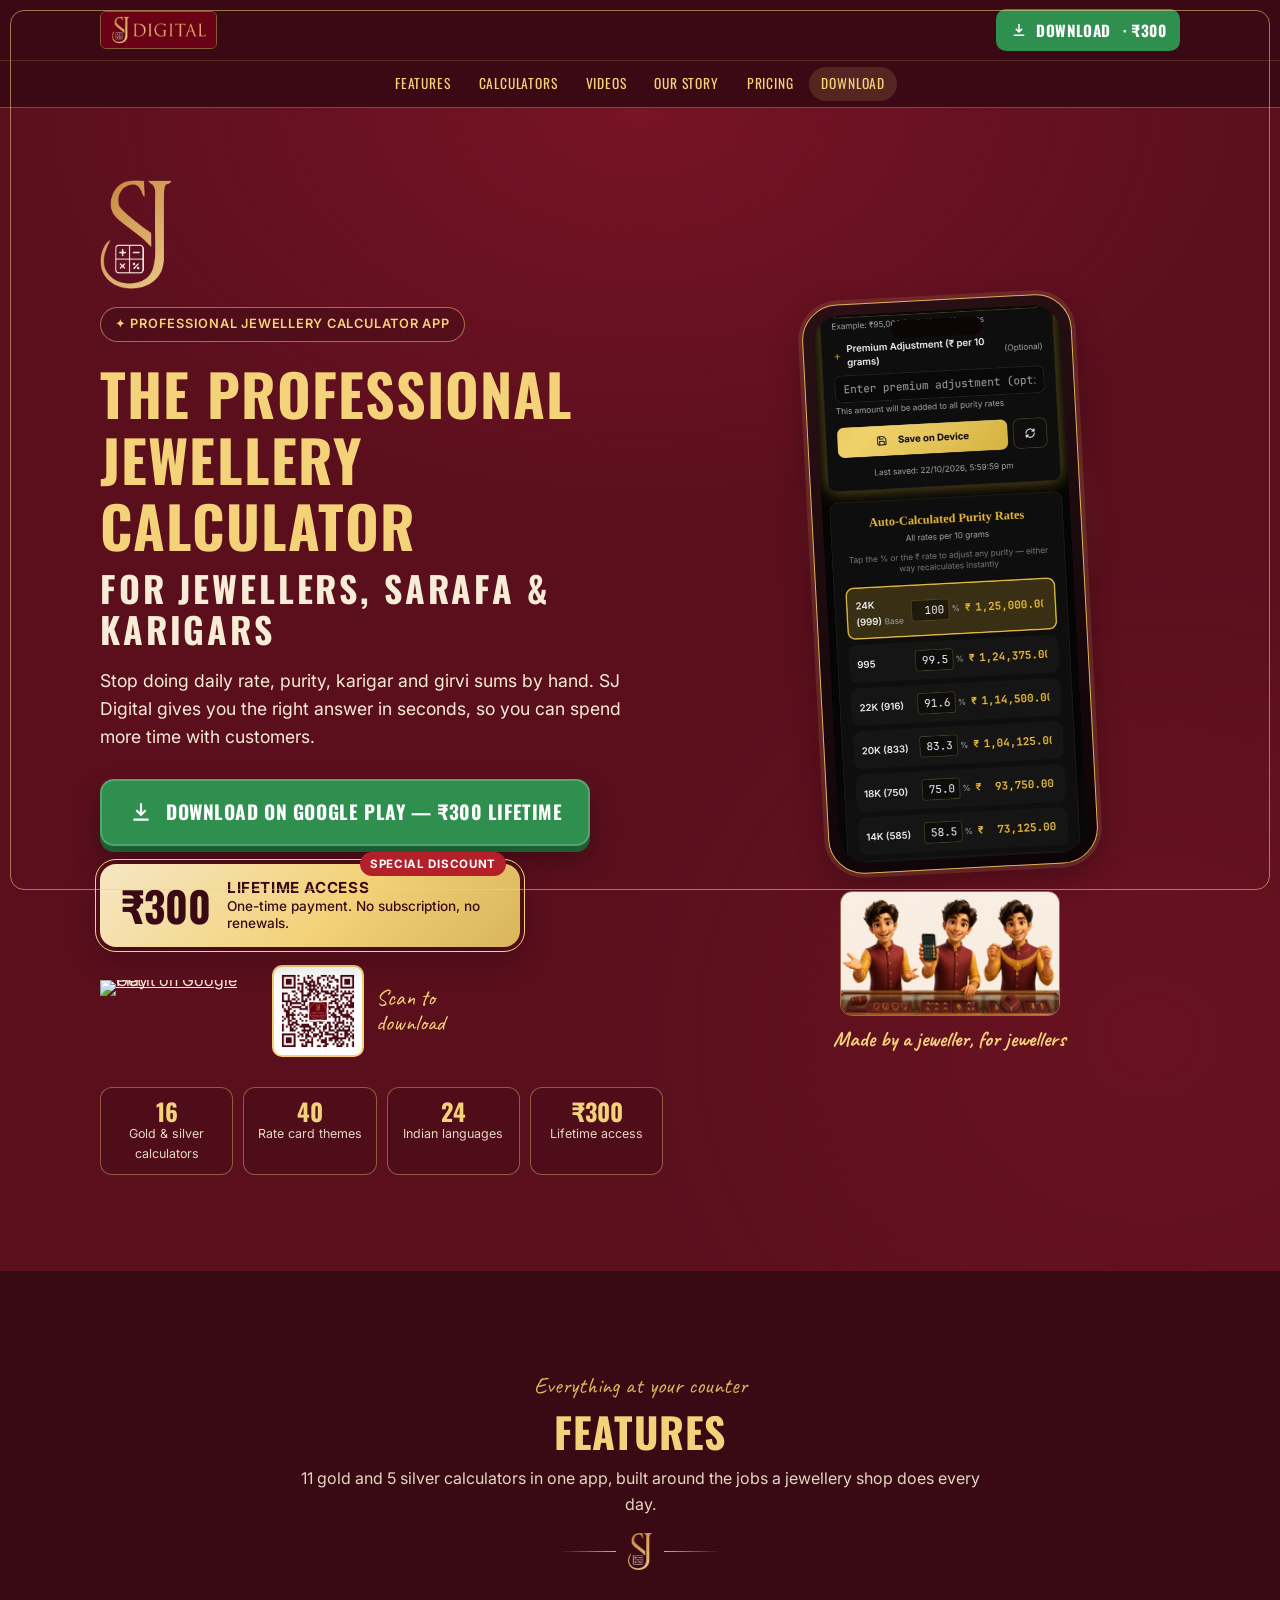
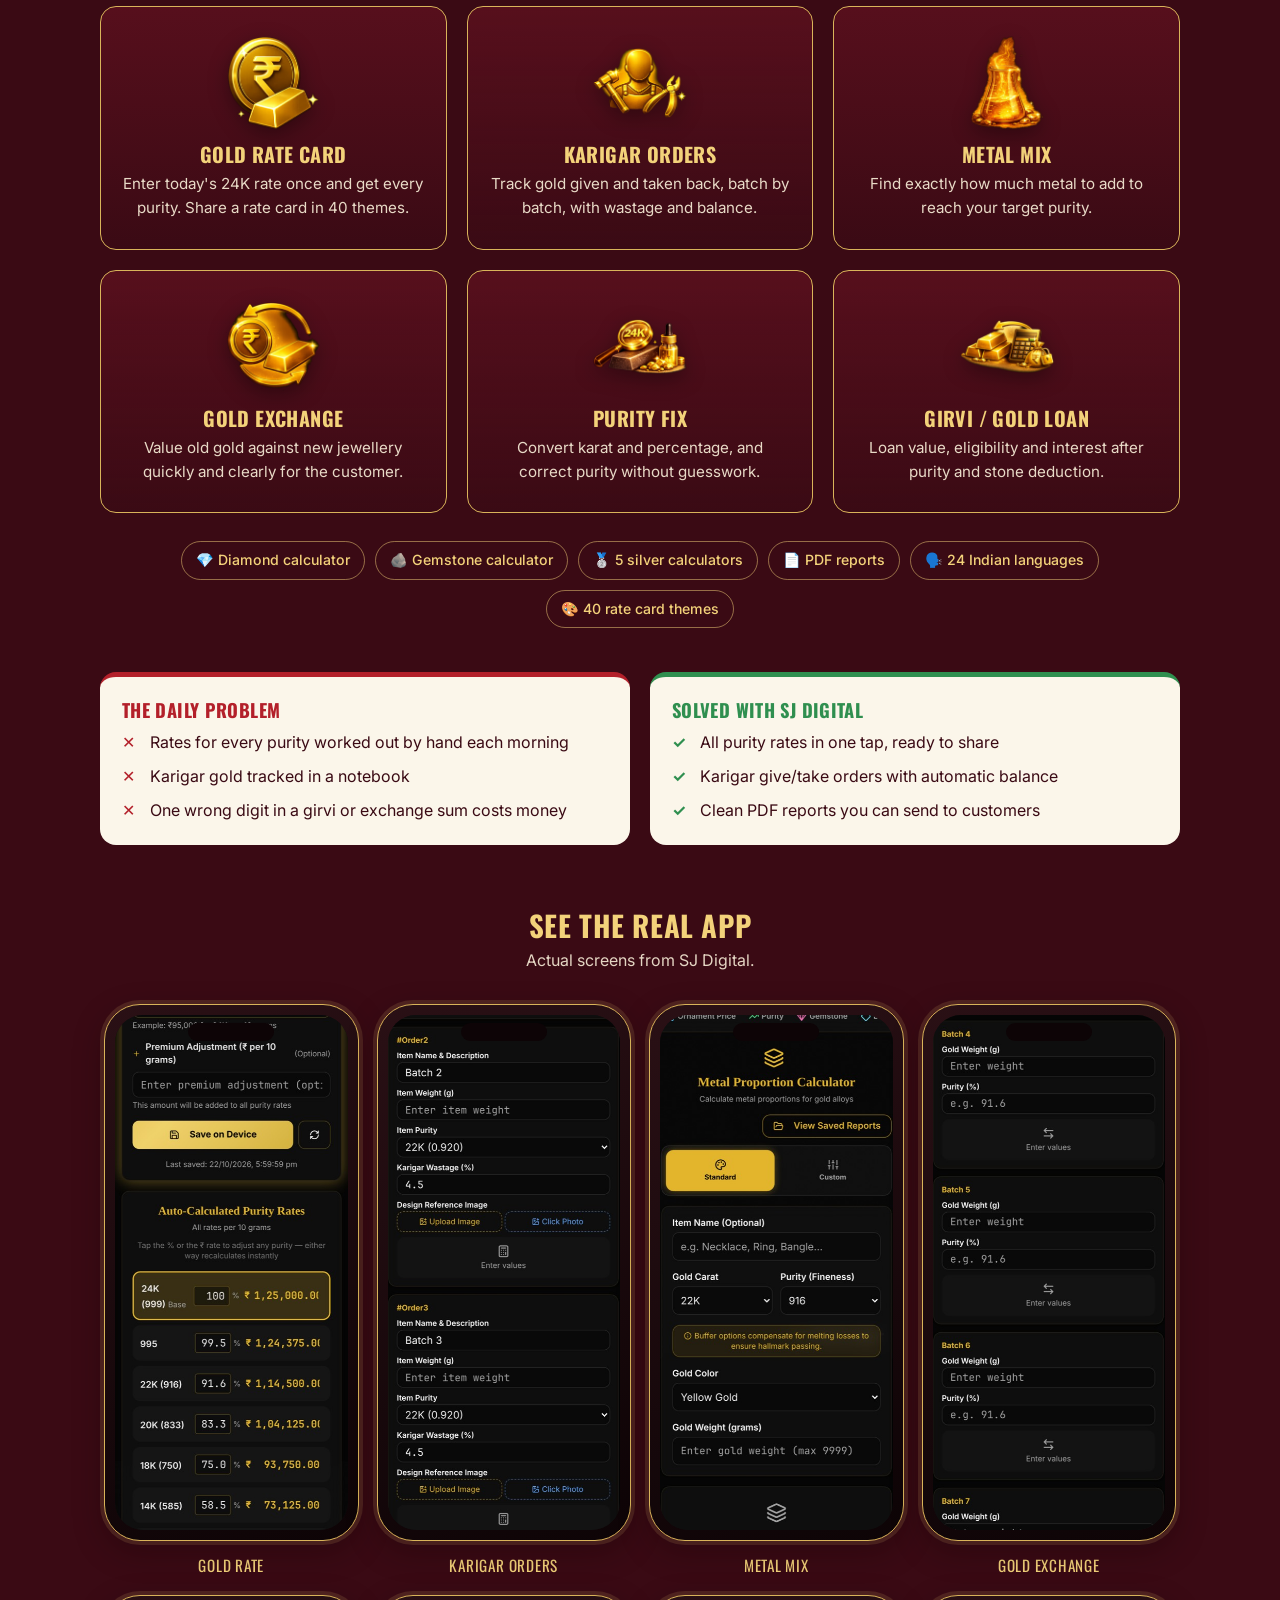
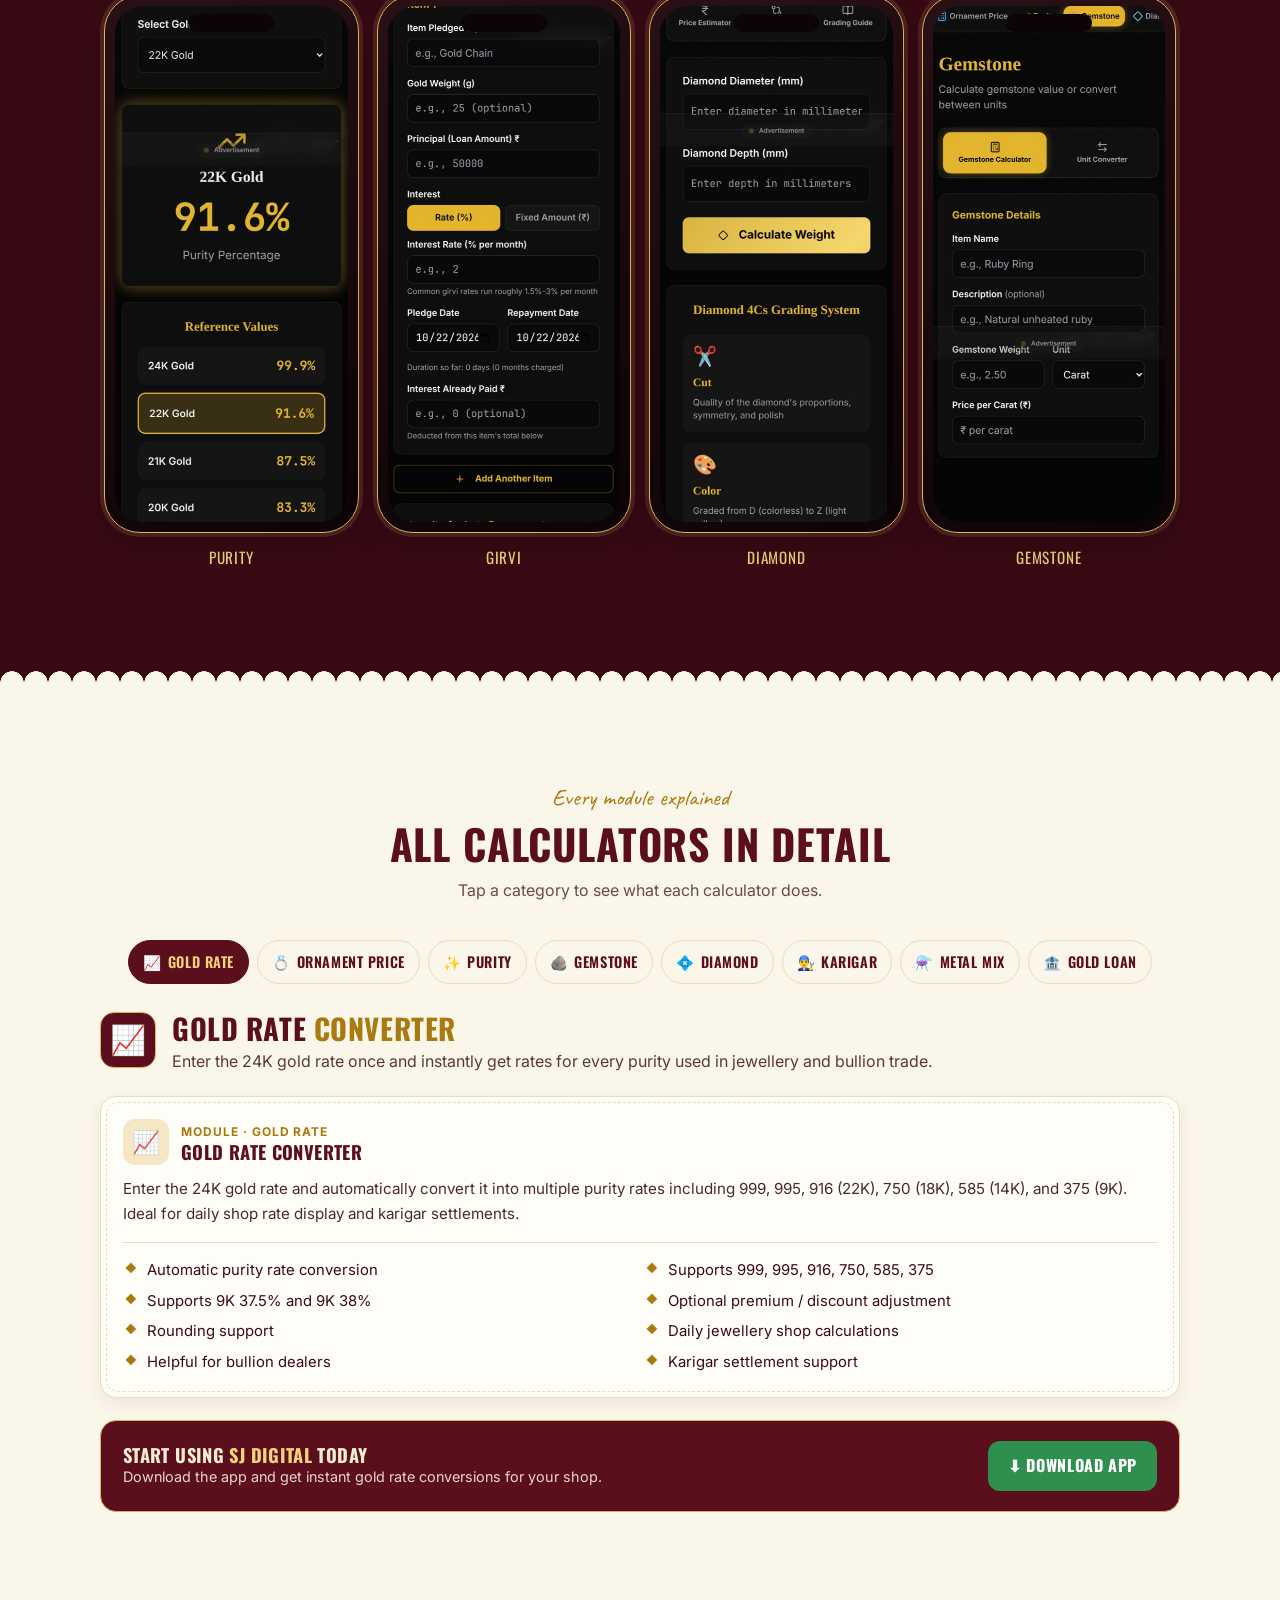
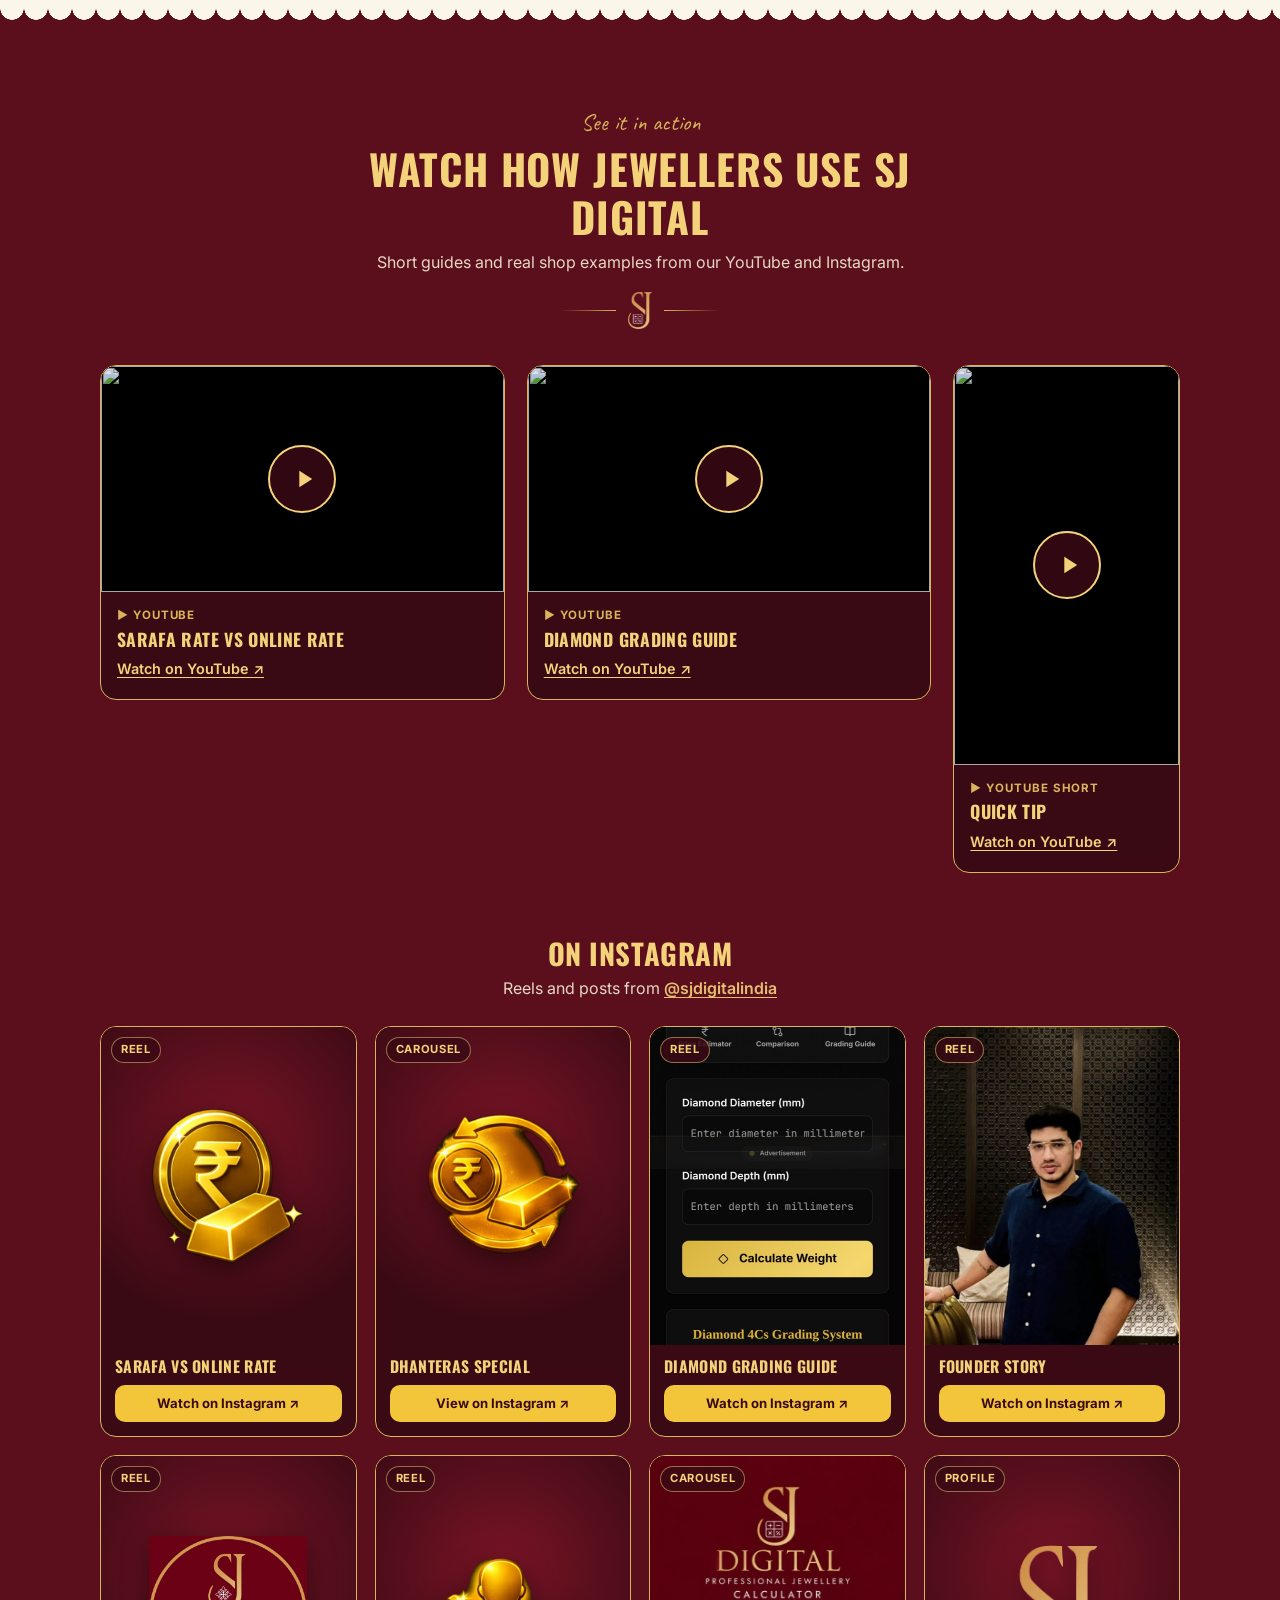
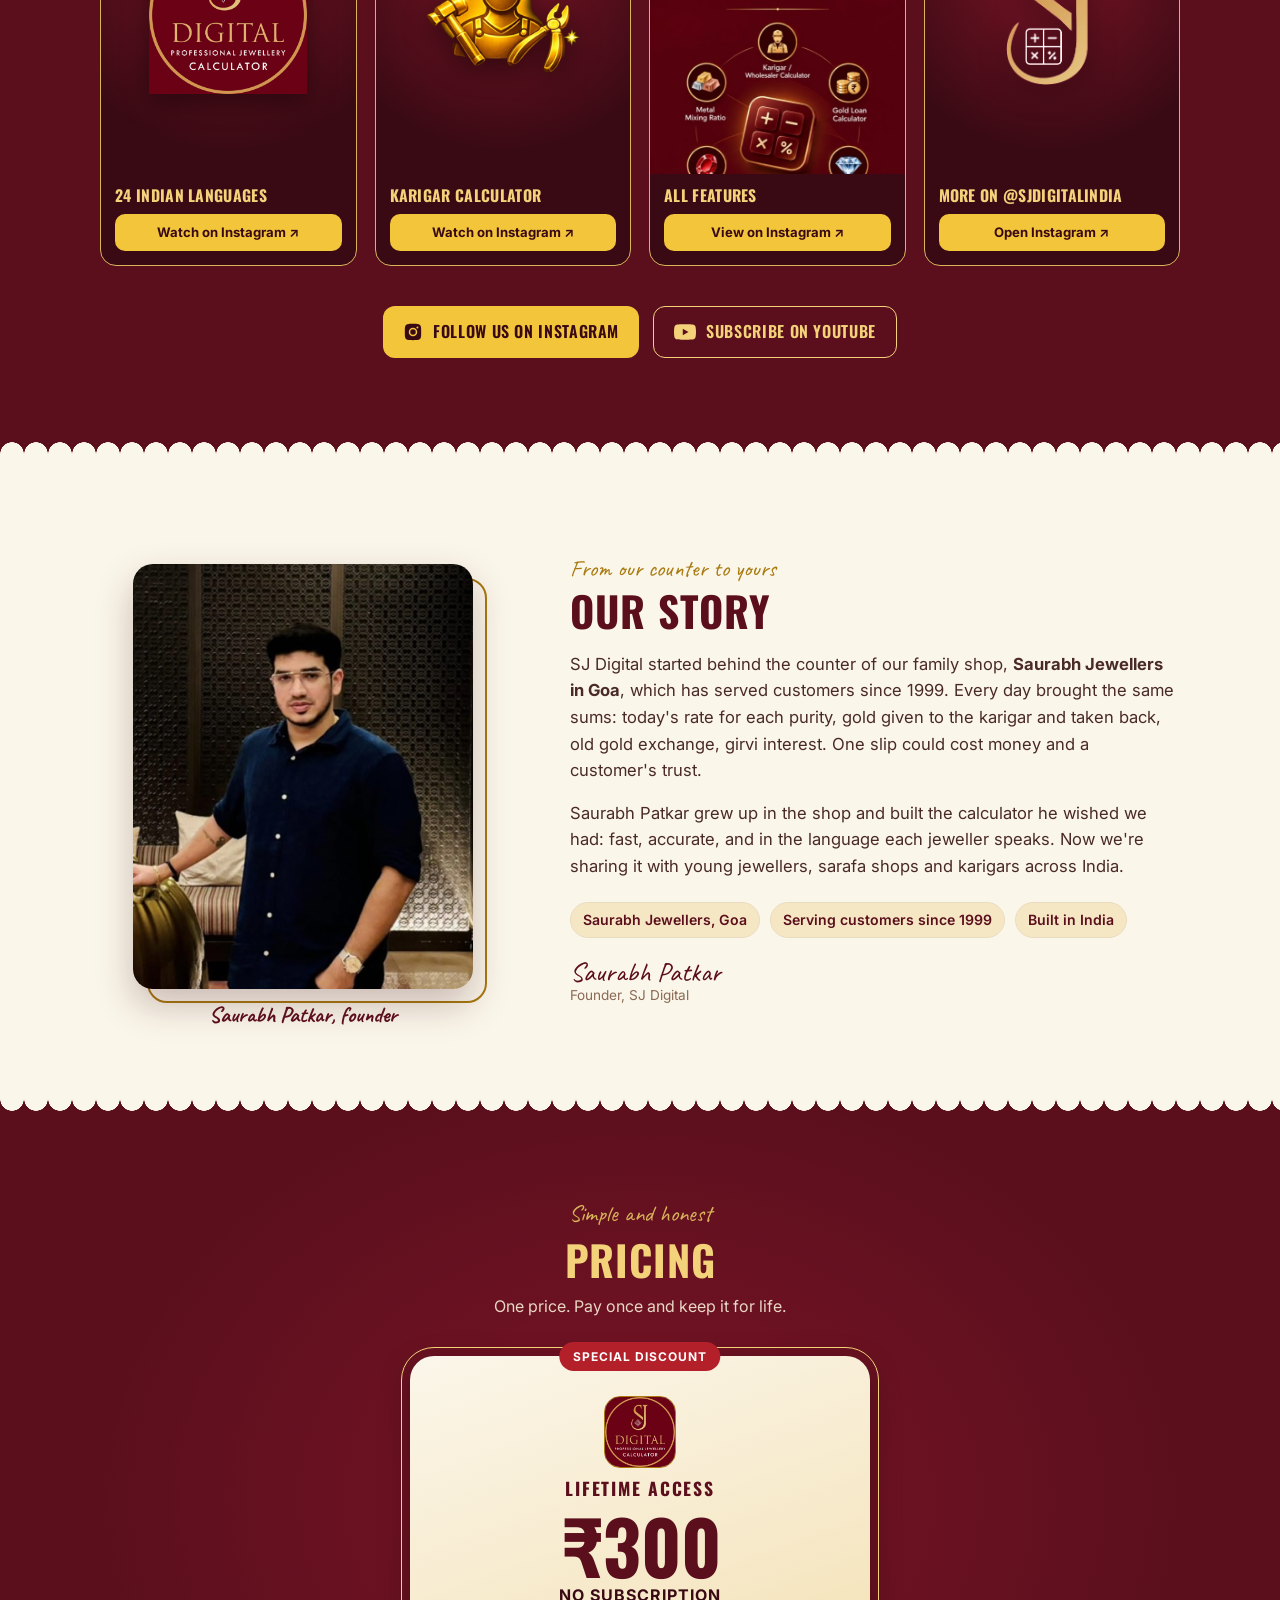
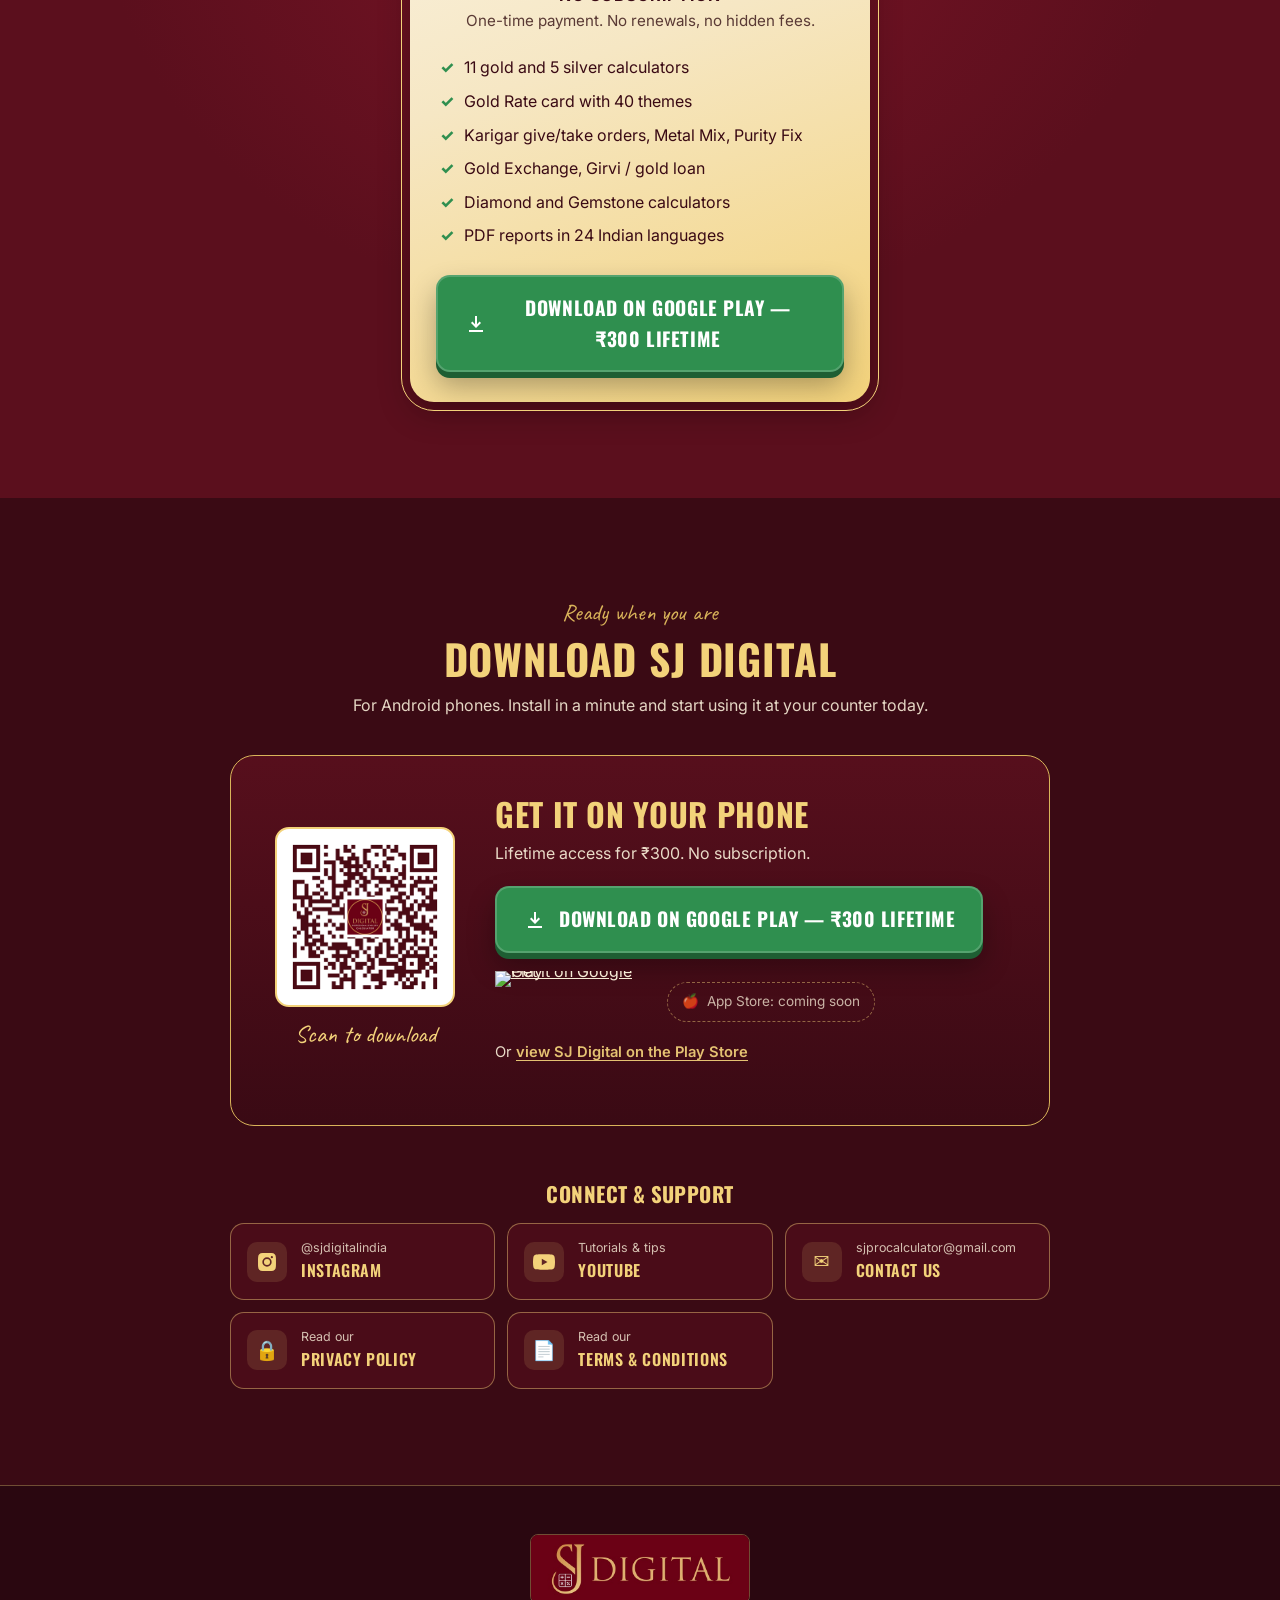
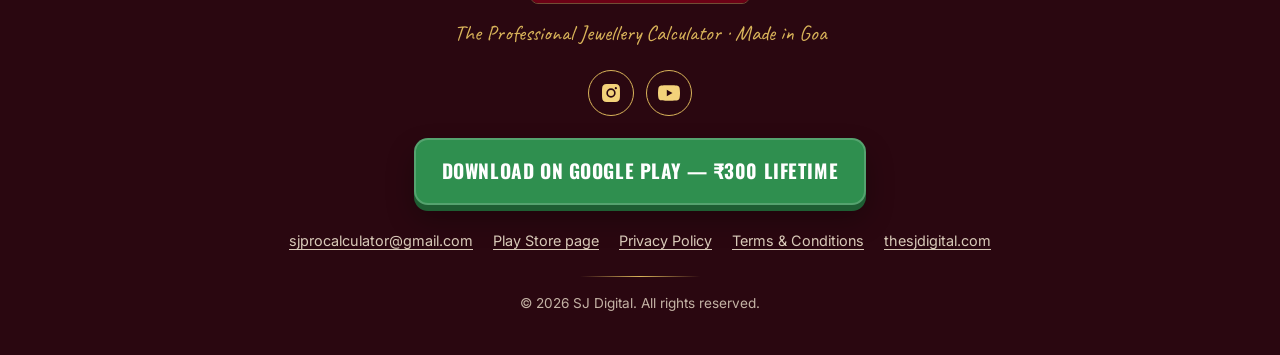
==== index.html @ 980baec2 "SJ Digital website: maroon and gold rebrand with videos, story, pricing and download sections Co-Aut" ====
<!DOCTYPE html>
<html lang="en">
<head>
  <meta charset="UTF-8" />
  <meta name="viewport" content="width=device-width, initial-scale=1.0" />
  <title>SJ Digital – The Professional Jewellery Calculator App</title>
  <meta name="description" content="SJ Digital is the professional jewellery calculator app for Indian jewellers, sarafa shops and karigars: 11 gold and 5 silver calculators, a gold rate card, karigar orders, girvi, diamond tools, PDF reports and 24 languages. Lifetime access for ₹300." />
  <meta name="keywords" content="jewellery calculator, gold rate card, karigar calculator, girvi calculator, gold loan calculator, gold purity, metal mix, gold exchange, diamond calculator, sarafa app, SJ Digital" />
  <meta name="author" content="SJ Digital" />
  <meta name="theme-color" content="#3a0a14" />
  <link rel="canonical" href="https://thesjdigital.com/" />

  <!-- Open Graph / social share -->
  <meta property="og:type" content="website" />
  <meta property="og:site_name" content="SJ Digital" />
  <meta property="og:title" content="SJ Digital – The Professional Jewellery Calculator" />
  <meta property="og:description" content="Gold & silver calculators, rate card, karigar orders, girvi, diamond tools and PDF reports in 24 Indian languages. Lifetime access for only ₹300." />
  <meta property="og:url" content="https://thesjdigital.com/" />
  <meta property="og:image" content="https://thesjdigital.com/assets/sj-app-icon-512.png" />
  <meta property="og:image:width" content="512" />
  <meta property="og:image:height" content="512" />
  <meta property="og:image:alt" content="SJ Digital app icon" />
  <meta name="twitter:card" content="summary" />
  <meta name="twitter:title" content="SJ Digital – The Professional Jewellery Calculator" />
  <meta name="twitter:description" content="The calculator app for Indian jewellers, sarafa shops and karigars. ₹300 lifetime, no subscription." />
  <meta name="twitter:image" content="https://thesjdigital.com/assets/sj-app-icon-512.png" />

  <!-- Icons -->
  <link rel="icon" type="image/png" sizes="64x64" href="assets/favicon-64.png" />
  <link rel="icon" type="image/png" sizes="512x512" href="assets/sj-app-icon-512.png" />
  <link rel="apple-touch-icon" href="assets/apple-touch-icon.png" />

  <!-- Fonts -->
  <link rel="preconnect" href="https://fonts.googleapis.com" />
  <link rel="preconnect" href="https://fonts.gstatic.com" crossorigin />
  <link href="https://fonts.googleapis.com/css2?family=Caveat:wght@500;700&family=Inter:wght@400;500;600;700&family=Oswald:wght@500;600;700&display=swap" rel="stylesheet" />

  <script type="application/ld+json">
  {
    "@context": "https://schema.org",
    "@type": "SoftwareApplication",
    "name": "SJ Digital – The Professional Jewellery Calculator",
    "operatingSystem": "Android",
    "applicationCategory": "BusinessApplication",
    "offers": { "@type": "Offer", "price": "300", "priceCurrency": "INR" },
    "author": { "@type": "Organization", "name": "SJ Digital" },
    "image": "https://thesjdigital.com/assets/sj-app-icon-512.png",
    "url": "https://thesjdigital.com/"
  }
  </script>

  <style>
    /* ============================================================
       BRAND TOKENS
    ============================================================ */
    *, *::before, *::after { margin: 0; padding: 0; box-sizing: border-box; }

    :root {
      /* Maroon */
      --maroon:        #5b0f1d;
      --maroon-deep:   #3a0a14;
      --maroon-hi:     #6e1323;
      --maroon-hi-2:   #7a1426;
      /* Gold */
      --gold:          #f3d27a;
      --gold-bright:   #ffd86b;
      --gold-muted:    #d9b45a;
      --gold-btn:      #f2c53b;
      --gold-dark:     #a87a10;
      /* Cream / paper */
      --cream:         #fbf6ea;
      --cream-2:       #efe4cf;
      --cream-3:       #f6e7c4;
      --cream-4:       #eadcc0;
      /* Accents */
      --red:           #b3202a;
      --green:         #2f8f4f;
      --green-hover:   #3fbf6a;

      --text-on-maroon: #f7ecd6;
      --text-muted:     #8a6a55;
      --ink:            #3a0a14;

      --font-head: 'Oswald', 'Arial Narrow', sans-serif;
      --font-body: 'Inter', system-ui, -apple-system, 'Segoe UI', sans-serif;
      --font-hand: 'Caveat', cursive;

      --radius-sm: 10px;
      --radius-md: 16px;
      --radius-lg: 24px;
      --shadow:    0 10px 30px rgba(20, 2, 6, .35);
      --bar-h:     60px;
      --wrap:      1120px;
    }

    html { scroll-behavior: smooth; -webkit-text-size-adjust: 100%; }
    @media (prefers-reduced-motion: reduce) { html { scroll-behavior: auto; } *, *::before, *::after { transition: none !important; animation: none !important; } }

    body {
      font-family: var(--font-body);
      font-size: 16px;
      line-height: 1.6;
      background: var(--maroon);
      color: var(--text-on-maroon);
      -webkit-font-smoothing: antialiased;
      overflow-x: hidden;
    }
    /* Thin gold frame around the whole page */
    body::after {
      content: "";
      position: fixed;
      inset: 6px;
      border: 1px solid rgba(243, 210, 122, .55);
      border-radius: 14px;
      pointer-events: none;
      z-index: 200;
    }
    @media (min-width: 768px) { body::after { inset: 10px; } }

    img { max-width: 100%; height: auto; display: block; }
    a { color: inherit; }
    :focus-visible { outline: 3px solid var(--gold-bright); outline-offset: 3px; border-radius: 6px; }

    .wrap { width: 100%; max-width: var(--wrap); margin: 0 auto; padding: 0 20px; }
    .sr-only { position: absolute; width: 1px; height: 1px; overflow: hidden; clip: rect(0 0 0 0); white-space: nowrap; }
    .skip-link { position: absolute; left: 16px; top: -60px; background: var(--gold); color: var(--ink); padding: 10px 16px; border-radius: 8px; font-weight: 700; z-index: 300; }
    .skip-link:focus { top: 12px; }

    h1, h2, h3, h4 { font-family: var(--font-head); text-transform: uppercase; letter-spacing: .02em; line-height: 1.15; font-weight: 700; }
    .hand { font-family: var(--font-hand); font-weight: 700; text-transform: none; letter-spacing: 0; }

    section { position: relative; scroll-margin-top: calc(var(--bar-h) + 44px); }

    /* Section headings */
    .sec-head { text-align: center; max-width: 680px; margin: 0 auto 36px; }
    .sec-head .eyebrow { display: inline-block; font-family: var(--font-hand); font-size: 1.45rem; color: var(--gold-muted); margin-bottom: 4px; }
    .sec-head h2 { font-size: clamp(1.7rem, 5vw, 2.6rem); color: var(--gold); }
    .sec-head p { margin-top: 10px; color: var(--text-on-maroon); opacity: .9; }
    .monogram-rule { display: flex; align-items: center; justify-content: center; gap: 12px; margin: 16px auto 0; }
    .monogram-rule::before, .monogram-rule::after { content: ""; height: 1px; width: 56px; background: linear-gradient(90deg, transparent, var(--gold-muted)); }
    .monogram-rule::after { transform: scaleX(-1); }
    .monogram-rule img { width: 24px; height: auto; }

    /* Cream / paper sections */
    .paper { background: var(--cream); color: var(--ink); z-index: 1; }
    .paper .sec-head h2 { color: var(--maroon); }
    .paper .sec-head .eyebrow { color: var(--gold-dark); }
    .paper .sec-head p { color: #5a3a35; }
    /* paper-cut scallop edges */
    .paper::before, .paper::after {
      content: ""; position: absolute; left: 0; right: 0; height: 12px;
      background-size: 24px 12px; background-repeat: repeat-x;
    }
    .paper::before { top: -12px; background-image: radial-gradient(circle at 12px 12px, var(--cream) 11.5px, transparent 12px); }
    .paper::after  { bottom: -12px; background-image: radial-gradient(circle at 12px 0, var(--cream) 11.5px, transparent 12px); }

    .pad { padding: 72px 0; }
    @media (min-width: 900px) { .pad { padding: 96px 0; } }

    /* ============================================================
       BUTTONS
    ============================================================ */
    .btn-download {
      display: inline-flex; align-items: center; justify-content: center; gap: 12px;
      background: var(--green); color: #fff; text-decoration: none;
      font-family: var(--font-head); font-weight: 700; font-size: 1.2rem; letter-spacing: .03em; text-transform: uppercase;
      padding: 16px 26px; border-radius: 14px; min-height: 56px;
      border: 2px solid rgba(255,255,255,.18);
      box-shadow: 0 6px 0 #1e5e33, 0 14px 28px rgba(0,0,0,.3);
      transition: background .2s, color .2s, transform .15s, box-shadow .15s;
      text-align: center;
    }
    .btn-download:hover { background: var(--green-hover); color: var(--maroon-deep); }
    .btn-download:active { transform: translateY(3px); box-shadow: 0 3px 0 #1e5e33, 0 8px 18px rgba(0,0,0,.3); }
    .btn-download svg { flex-shrink: 0; }
    .btn-download .price { white-space: nowrap; }
    .btn-block { display: flex; width: 100%; }

    .btn-gold {
      display: inline-flex; align-items: center; gap: 10px; text-decoration: none;
      background: var(--gold-btn); color: var(--maroon-deep);
      font-family: var(--font-head); font-weight: 600; text-transform: uppercase; letter-spacing: .04em;
      padding: 12px 20px; border-radius: 12px; min-height: 48px;
      transition: background .2s, transform .15s;
    }
    .btn-gold:hover { background: var(--gold-bright); transform: translateY(-1px); }
    .btn-outline {
      display: inline-flex; align-items: center; gap: 10px; text-decoration: none;
      border: 1.5px solid var(--gold); color: var(--gold);
      font-family: var(--font-head); font-weight: 600; text-transform: uppercase; letter-spacing: .04em;
      padding: 12px 20px; border-radius: 12px; min-height: 48px;
      transition: background .2s, color .2s;
    }
    .btn-outline:hover { background: var(--gold); color: var(--maroon-deep); }

    .play-badge { display: inline-block; line-height: 0; }
    .play-badge img { height: 62px; width: auto; }
    .text-link { color: var(--gold); font-weight: 600; text-underline-offset: 3px; }
    .text-link:hover { color: var(--gold-bright); }

    .soon-chip {
      display: inline-flex; align-items: center; gap: 8px; font-size: .85rem;
      border: 1px dashed rgba(243,210,122,.45); color: rgba(247,236,214,.75);
      padding: 8px 14px; border-radius: 999px;
    }

    /* ============================================================
       TOP BAR
    ============================================================ */
    .topbar {
      position: sticky; top: 0; z-index: 100;
      background: rgba(58, 10, 20, .96);
      -webkit-backdrop-filter: blur(8px); backdrop-filter: blur(8px);
      border-bottom: 1px solid rgba(243,210,122,.35);
    }
    .topbar-row { display: flex; align-items: center; justify-content: space-between; gap: 12px; height: var(--bar-h); }
    .brand { display: flex; align-items: center; text-decoration: none; }
    .brand img { height: 38px; width: auto; border-radius: 6px; border: 1px solid rgba(243,210,122,.4); }
    .topbar-cta {
      display: inline-flex; align-items: center; gap: 8px; text-decoration: none;
      background: var(--green); color: #fff; font-family: var(--font-head); font-weight: 700; text-transform: uppercase; letter-spacing: .03em;
      font-size: .95rem; padding: 9px 14px; border-radius: 10px; min-height: 42px; transition: background .2s, color .2s;
    }
    .topbar-cta:hover { background: var(--green-hover); color: var(--maroon-deep); }
    .topbar-cta .long { display: none; }
    @media (min-width: 560px) { .topbar-cta .long { display: inline; } }

    .section-nav { border-top: 1px solid rgba(243,210,122,.15); }
    .section-nav ul {
      list-style: none; display: flex; gap: 4px; overflow-x: auto; scrollbar-width: none;
      padding: 6px 0; justify-content: flex-start;
    }
    .section-nav ul::-webkit-scrollbar { display: none; }
    @media (min-width: 700px) { .section-nav ul { justify-content: center; } }
    .section-nav a {
      display: block; white-space: nowrap; text-decoration: none;
      font-family: var(--font-head); text-transform: uppercase; letter-spacing: .06em; font-size: .85rem;
      color: var(--gold); padding: 6px 12px; border-radius: 999px; transition: background .2s;
    }
    .section-nav a:hover, .section-nav a.is-active { background: rgba(243,210,122,.14); }

    /* ============================================================
       HERO
    ============================================================ */
    .hero {
      background:
        radial-gradient(ellipse 70% 50% at 50% 0%, rgba(122,20,38,.9), transparent 70%),
        radial-gradient(ellipse 60% 60% at 90% 80%, rgba(110,19,35,.7), transparent 70%),
        var(--maroon);
      padding: 44px 0 72px;
      overflow: hidden;
    }
    .hero-grid { display: grid; gap: 44px; align-items: center; }
    @media (min-width: 960px) { .hero-grid { grid-template-columns: 1.1fr .9fr; gap: 56px; } .hero { padding: 72px 0 96px; } }

    .hero-copy { text-align: center; }
    @media (min-width: 960px) { .hero-copy { text-align: left; } }
    .hero-monogram { width: 72px; margin: 0 auto 18px; }
    @media (min-width: 960px) { .hero-monogram { margin-left: 0; } }
    .hero-pill {
      display: inline-block; font-size: .8rem; font-weight: 600; letter-spacing: .06em; text-transform: uppercase;
      color: var(--gold); border: 1px solid rgba(243,210,122,.5); background: rgba(58,10,20,.4);
      padding: 6px 14px; border-radius: 999px; margin-bottom: 18px;
    }
    .hero h1 { font-size: clamp(2.1rem, 8vw, 3.6rem); color: var(--gold); }
    .hero h1 span { color: var(--text-on-maroon); display: block; font-size: .62em; letter-spacing: .08em; margin-top: 8px; }
    .hero .lede { font-size: 1.1rem; margin: 18px auto 0; max-width: 34em; color: var(--text-on-maroon); }
    @media (min-width: 960px) { .hero .lede { margin-left: 0; } }

    .hero-actions { margin-top: 28px; display: grid; gap: 18px; justify-items: center; }
    @media (min-width: 960px) { .hero-actions { justify-items: start; } }

    .offer-box {
      position: relative; display: flex; align-items: center; gap: 16px; text-align: left;
      background: linear-gradient(135deg, var(--cream-3), var(--gold) 55%, var(--gold-muted));
      color: var(--maroon-deep); border-radius: var(--radius-md);
      padding: 14px 20px; box-shadow: var(--shadow); max-width: 420px; width: 100%;
      outline: 1px solid var(--gold); outline-offset: 4px;
    }
    .offer-box .amt { font-family: var(--font-head); font-weight: 700; font-size: 2.6rem; line-height: 1; }
    .offer-box .what { font-weight: 700; text-transform: uppercase; letter-spacing: .04em; font-size: .95rem; line-height: 1.3; }
    .offer-box .what small { display: block; font-weight: 500; text-transform: none; letter-spacing: 0; font-size: .85rem; }
    .offer-box .tag {
      position: absolute; top: -12px; right: 14px; background: var(--red); color: #fff;
      font-size: .72rem; font-weight: 700; letter-spacing: .06em; text-transform: uppercase; padding: 3px 10px; border-radius: 999px;
    }

    .store-row { display: flex; flex-wrap: wrap; align-items: center; justify-content: center; gap: 12px; }
    @media (min-width: 960px) { .store-row { justify-content: flex-start; } }

    .hero-qr { display: none; }
    @media (min-width: 960px) {
      .hero-qr { display: flex; align-items: center; gap: 12px; }
      .hero-qr img { width: 92px; height: 92px; border-radius: 10px; border: 2px solid var(--gold); background: #fff; padding: 4px; }
      .hero-qr span { font-family: var(--font-hand); font-size: 1.4rem; color: var(--gold); line-height: 1.1; }
    }

    .hero-stats { display: grid; grid-template-columns: repeat(2, 1fr); gap: 10px; margin-top: 30px; }
    @media (min-width: 560px) { .hero-stats { grid-template-columns: repeat(4, 1fr); } }
    .hero-stat { border: 1px solid rgba(243,210,122,.4); border-radius: 12px; padding: 10px 8px; text-align: center; background: rgba(58,10,20,.35); }
    .hero-stat .n { font-family: var(--font-head); font-size: 1.5rem; color: var(--gold); font-weight: 700; line-height: 1.1; }
    .hero-stat .l { font-size: .78rem; opacity: .9; }

    .hero-visual { position: relative; display: flex; flex-direction: column; align-items: center; }
    .hero-visual .phone { width: min(270px, 72vw); transform: rotate(-3deg); }
    .hero-mascot { margin-top: 22px; text-align: center; }
    .hero-mascot img { width: 220px; height: auto; border-radius: 12px; border: 1px solid rgba(243,210,122,.45); margin: 0 auto; }
    .hero-mascot .hand { display: block; color: var(--gold); font-size: 1.35rem; margin-top: 6px; }
    .halo { position: absolute; top: 6%; width: 340px; height: 340px; border-radius: 50%; background: radial-gradient(circle, rgba(255,216,107,.25), transparent 65%); z-index: 0; }
    .hero-visual > *:not(.halo) { position: relative; z-index: 1; }

    /* ============================================================
       PHONE MOCKUP
    ============================================================ */
    .phone {
      position: relative; aspect-ratio: 9 / 19; border-radius: 36px; padding: 10px;
      background: linear-gradient(160deg, #2a1015, #0d0406);
      border: 1.5px solid var(--gold-muted);
      box-shadow: 0 0 0 4px rgba(243,210,122,.12), var(--shadow);
    }
    .phone::before { content: ""; position: absolute; top: 18px; left: 50%; transform: translateX(-50%); width: 34%; height: 18px; background: #0d0406; border-radius: 999px; z-index: 2; }
    .phone img { width: 100%; height: 100%; object-fit: cover; object-position: top; border-radius: 28px; background: #111; }

    /* ============================================================
       FEATURES
    ============================================================ */
    .features { background: var(--maroon-deep); }
    .feature-grid { display: grid; grid-template-columns: repeat(2, 1fr); gap: 14px; }
    @media (min-width: 760px) { .feature-grid { grid-template-columns: repeat(3, 1fr); gap: 20px; } }
    .feature-card {
      border: 1px solid var(--gold-muted); border-radius: var(--radius-md); padding: 20px 14px;
      background: linear-gradient(180deg, rgba(110,19,35,.55), rgba(58,10,20,.2));
      text-align: center; transition: transform .2s, border-color .2s;
    }
    .feature-card:hover { transform: translateY(-3px); border-color: var(--gold-bright); }
    .feature-card img { width: 76px; height: 76px; object-fit: contain; margin: 0 auto 12px; filter: drop-shadow(0 6px 10px rgba(0,0,0,.35)); }
    .feature-card h3 { color: var(--gold); font-size: 1.05rem; }
    .feature-card p { font-size: .88rem; margin-top: 6px; opacity: .92; }
    @media (min-width: 760px) { .feature-card { padding: 28px 22px; } .feature-card img { width: 96px; height: 96px; } .feature-card h3 { font-size: 1.25rem; } .feature-card p { font-size: .95rem; } }

    .chip-row { display: flex; flex-wrap: wrap; justify-content: center; gap: 10px; margin-top: 28px; }
    .chip { border: 1px solid rgba(243,210,122,.5); color: var(--gold); border-radius: 999px; padding: 7px 14px; font-size: .88rem; font-weight: 500; }

    /* problem / solved */
    .compare { display: grid; gap: 14px; margin-top: 44px; }
    @media (min-width: 760px) { .compare { grid-template-columns: 1fr 1fr; gap: 20px; } }
    .compare-card { background: var(--cream); color: var(--ink); border-radius: var(--radius-md); padding: 22px; border-top: 5px solid; }
    .compare-card.problem { border-color: var(--red); }
    .compare-card.solved { border-color: var(--green); }
    .compare-card h3 { font-size: 1.15rem; margin-bottom: 10px; }
    .compare-card.problem h3 { color: var(--red); }
    .compare-card.solved h3 { color: var(--green); }
    .compare-card ul { list-style: none; display: grid; gap: 8px; }
    .compare-card li { padding-left: 28px; position: relative; }
    .compare-card li::before { position: absolute; left: 0; top: 0; font-weight: 700; }
    .compare-card.problem li::before { content: "✕"; color: var(--red); }
    .compare-card.solved li::before { content: "✓"; color: var(--green); }

    /* screenshots */
    .screens-head { text-align: center; margin: 64px 0 24px; }
    .screens-head h3 { color: var(--gold); font-size: clamp(1.3rem, 4vw, 1.8rem); }
    .screens-head p { opacity: .9; margin-top: 6px; }
    .screens {
      display: grid; grid-auto-flow: column; grid-auto-columns: 62%; gap: 18px;
      overflow-x: auto; scroll-snap-type: x mandatory; padding: 6px 4px 18px;
      scrollbar-width: thin; scrollbar-color: var(--gold-muted) transparent;
    }
    @media (min-width: 560px) { .screens { grid-auto-columns: 40%; } }
    @media (min-width: 900px) { .screens { grid-auto-flow: row; grid-template-columns: repeat(4, 1fr); overflow: visible; } }
    .screen-item { scroll-snap-align: center; text-align: center; }
    .screen-item figcaption { margin-top: 12px; font-family: var(--font-head); text-transform: uppercase; letter-spacing: .05em; color: var(--gold); font-size: .95rem; }
    .swipe-hint { text-align: center; font-family: var(--font-hand); color: var(--gold-muted); font-size: 1.3rem; }
    @media (min-width: 900px) { .swipe-hint { display: none; } }

    /* ============================================================
       ALL CALCULATORS IN DETAIL (existing module tabs, restyled)
    ============================================================ */
    .inner-tab-wrap { display: flex; flex-wrap: wrap; justify-content: center; gap: 8px; margin-bottom: 28px; }
    .inner-tab-btn {
      display: inline-flex; align-items: center; gap: 6px; cursor: pointer;
      font-family: var(--font-head); text-transform: uppercase; letter-spacing: .04em; font-size: .9rem; font-weight: 600;
      background: var(--cream); color: var(--maroon); border: 1.5px solid var(--cream-4);
      padding: 9px 14px; border-radius: 999px; min-height: 44px; transition: background .2s, border-color .2s, color .2s;
    }
    .inner-tab-btn:hover { border-color: var(--gold-dark); }
    .inner-tab-btn.active { background: var(--maroon); color: var(--gold); border-color: var(--maroon); }
    .inner-tab-panel { display: none; }
    .inner-tab-panel.active { display: block; animation: fadeIn .3s ease; }
    @keyframes fadeIn { from { opacity: 0; transform: translateY(6px); } to { opacity: 1; transform: none; } }

    .panel-header { display: flex; gap: 16px; align-items: flex-start; margin-bottom: 22px; }
    .panel-icon { font-size: 1.8rem; width: 56px; height: 56px; flex-shrink: 0; display: grid; place-items: center; border-radius: 14px; background: var(--maroon); border: 1.5px solid var(--gold-muted); }
    .panel-header h2 { font-size: clamp(1.3rem, 4vw, 1.8rem); color: var(--maroon); }
    .panel-header h2 span { color: var(--gold-dark); }
    .panel-header p { color: #5a3a35; margin-top: 4px; }

    .module-grid { display: grid; gap: 18px; }
    @media (min-width: 760px) { .module-grid { grid-template-columns: 1fr 1fr; } .module-grid.triple { grid-template-columns: repeat(3, 1fr); } }
    .module-grid.single { grid-template-columns: 1fr; }
    .mod-card { background: #fffdf7; border: 1px solid var(--cream-4); border-radius: var(--radius-md); padding: 22px; box-shadow: 0 6px 18px rgba(91,15,29,.07); position: relative; }
    .mod-card::before { content: ""; position: absolute; inset: 5px; border: 1px dashed var(--cream-4); border-radius: 12px; pointer-events: none; }
    .mod-card-head { display: flex; gap: 12px; align-items: center; margin-bottom: 12px; }
    .mod-icon { font-size: 1.4rem; width: 46px; height: 46px; flex-shrink: 0; display: grid; place-items: center; border-radius: 12px; background: var(--cream-3); }
    .mod-label { font-size: .75rem; font-weight: 700; letter-spacing: .08em; text-transform: uppercase; color: var(--gold-dark); }
    .mod-card h3 { font-size: 1.15rem; color: var(--maroon); }
    .mod-pro { display: inline-block; vertical-align: middle; font-size: .65rem; font-family: var(--font-body); font-weight: 700; letter-spacing: .08em; background: var(--maroon); color: var(--gold); padding: 2px 8px; border-radius: 999px; margin-left: 4px; }
    .mod-desc { color: #4a2a28; font-size: .95rem; }
    .mod-divider { height: 1px; background: var(--cream-4); margin: 16px 0; }
    .mod-features { list-style: none; display: grid; gap: 7px; }
    @media (min-width: 600px) { .mod-features.cols { grid-template-columns: 1fr 1fr; } }
    .mod-features li { position: relative; padding-left: 24px; font-size: .93rem; color: var(--ink); }
    .mod-features li::before { content: "◆"; position: absolute; left: 2px; top: 1px; color: var(--gold-dark); font-size: .7rem; }

    .mod-cta {
      margin-top: 22px; display: flex; flex-direction: column; gap: 14px; align-items: flex-start;
      background: var(--maroon); color: var(--text-on-maroon); border-radius: var(--radius-md); padding: 20px 22px;
      border: 1px solid var(--gold-muted);
    }
    @media (min-width: 700px) { .mod-cta { flex-direction: row; align-items: center; justify-content: space-between; } }
    .mod-cta h4 { color: var(--text-on-maroon); font-size: 1.15rem; }
    .mod-cta h4 span { color: var(--gold); }
    .mod-cta p { font-size: .9rem; opacity: .9; }
    .mod-cta-btn {
      display: inline-flex; align-items: center; gap: 8px; text-decoration: none; white-space: nowrap;
      background: var(--green); color: #fff; font-family: var(--font-head); font-weight: 700; text-transform: uppercase; letter-spacing: .04em;
      padding: 12px 20px; border-radius: 12px; min-height: 48px; transition: background .2s, color .2s;
    }
    .mod-cta-btn:hover { background: var(--green-hover); color: var(--maroon-deep); }

    /* ============================================================
       VIDEOS
    ============================================================ */
    .videos { background: var(--maroon); }
    .yt-grid { display: grid; gap: 22px; }
    @media (min-width: 900px) { .yt-grid { grid-template-columns: 1fr 1fr 0.56fr; align-items: start; } }
    .yt-card { border: 1px solid var(--gold-muted); border-radius: var(--radius-md); overflow: hidden; background: var(--maroon-deep); }
    .yt-frame { position: relative; aspect-ratio: 16 / 9; background: #000; }
    .yt-card.short { max-width: 340px; width: 100%; margin: 0 auto; }
    .yt-card.short .yt-frame { aspect-ratio: 9 / 16; }
    .yt-frame iframe { position: absolute; inset: 0; width: 100%; height: 100%; border: 0; }
    .yt-play { position: absolute; inset: 0; width: 100%; height: 100%; border: 0; padding: 0; cursor: pointer; background: #000; display: block; }
    .yt-play img { width: 100%; height: 100%; object-fit: cover; opacity: .88; transition: opacity .2s; }
    .yt-play:hover img { opacity: 1; }
    .yt-play .icon {
      position: absolute; top: 50%; left: 50%; transform: translate(-50%, -50%);
      width: 68px; height: 68px; border-radius: 50%; background: rgba(58,10,20,.85); border: 2px solid var(--gold);
      display: grid; place-items: center; transition: transform .2s, background .2s;
    }
    .yt-play:hover .icon { transform: translate(-50%, -50%) scale(1.08); background: var(--maroon-hi-2); }
    .yt-play .icon svg { width: 28px; height: 28px; fill: var(--gold); margin-left: 4px; }
    .yt-info { padding: 14px 16px 18px; }
    .yt-info .kind { font-size: .72rem; font-weight: 700; letter-spacing: .08em; text-transform: uppercase; color: var(--gold-muted); }
    .yt-info h3 { color: var(--gold); font-size: 1.1rem; margin-top: 4px; }
    .yt-info a { display: inline-block; margin-top: 8px; font-size: .9rem; }

    .ig-head { text-align: center; margin: 64px 0 24px; }
    .ig-head h3 { color: var(--gold); font-size: clamp(1.3rem, 4vw, 1.8rem); }
    .ig-head p { opacity: .9; margin-top: 6px; }
    .ig-grid { display: grid; grid-template-columns: repeat(2, 1fr); gap: 14px; }
    @media (min-width: 760px) { .ig-grid { grid-template-columns: repeat(4, 1fr); gap: 18px; } }
    .ig-card {
      display: flex; flex-direction: column; text-decoration: none; color: inherit;
      border: 1px solid var(--gold-muted); border-radius: var(--radius-md); overflow: hidden; background: var(--maroon-deep);
      transition: transform .2s, border-color .2s;
    }
    .ig-card:hover { transform: translateY(-3px); border-color: var(--gold-bright); }
    .ig-thumb { position: relative; aspect-ratio: 4 / 5; background: radial-gradient(circle at 50% 35%, var(--maroon-hi-2), var(--maroon-deep) 75%); display: grid; place-items: center; overflow: hidden; }
    .ig-thumb img { width: 62%; height: auto; object-fit: contain; filter: drop-shadow(0 8px 14px rgba(0,0,0,.45)); }
    .ig-thumb img.cover { width: 100%; height: 100%; object-fit: cover; object-position: center top; filter: none; }
    .ig-thumb .badge { position: absolute; top: 10px; left: 10px; background: rgba(58,10,20,.85); color: var(--gold); border: 1px solid rgba(243,210,122,.5); font-size: .7rem; font-weight: 700; letter-spacing: .06em; text-transform: uppercase; padding: 3px 9px; border-radius: 999px; }
    .ig-body { padding: 12px 14px 14px; display: flex; flex-direction: column; gap: 10px; flex: 1; }
    .ig-body h4 { font-size: .98rem; color: var(--gold); }
    .ig-body .watch { margin-top: auto; display: inline-flex; align-items: center; gap: 6px; font-size: .82rem; font-weight: 700; color: var(--maroon-deep); background: var(--gold-btn); border-radius: 10px; padding: 8px 10px; justify-content: center; }
    .ig-card:hover .watch { background: var(--gold-bright); }

    .social-cta { display: flex; flex-wrap: wrap; justify-content: center; gap: 14px; margin-top: 40px; }

    /* ============================================================
       OUR STORY
    ============================================================ */
    .story-grid { display: grid; gap: 40px; align-items: center; }
    @media (min-width: 860px) { .story-grid { grid-template-columns: .8fr 1.2fr; gap: 64px; } }
    .story-photo { position: relative; max-width: 340px; margin: 0 auto; }
    .story-photo::before { content: ""; position: absolute; inset: 14px -14px -14px 14px; border: 2px solid var(--gold-dark); border-radius: 20px; }
    .story-photo img { position: relative; width: 100%; aspect-ratio: 4 / 5; object-fit: cover; object-position: 50% 14%; border-radius: 20px; box-shadow: 0 16px 36px rgba(58,10,20,.25); }
    .story-photo .hand { position: absolute; bottom: -44px; left: 0; right: 0; text-align: center; color: var(--maroon); font-size: 1.4rem; }
    .story-copy .eyebrow { font-family: var(--font-hand); font-size: 1.45rem; color: var(--gold-dark); }
    .story-copy h2 { color: var(--maroon); font-size: clamp(1.7rem, 5vw, 2.6rem); }
    .story-copy p { margin-top: 16px; color: #4a2a28; font-size: 1.04rem; }
    .story-copy .sign { font-family: var(--font-hand); font-size: 1.7rem; color: var(--maroon); margin-top: 20px; line-height: 1.1; }
    .story-copy .sign small { display: block; font-family: var(--font-body); font-size: .85rem; color: var(--text-muted); }
    .story-facts { display: flex; flex-wrap: wrap; gap: 10px; margin-top: 22px; }
    .story-facts span { background: var(--cream-3); color: var(--maroon); border: 1px solid var(--cream-4); padding: 6px 12px; border-radius: 999px; font-size: .88rem; font-weight: 600; }
    @media (max-width: 859px) { .story-copy { margin-top: 24px; } }

    /* ============================================================
       PRICING
    ============================================================ */
    .pricing { background: radial-gradient(ellipse 60% 60% at 50% 40%, var(--maroon-hi-2), var(--maroon) 70%); }
    .price-card {
      position: relative; max-width: 460px; margin: 0 auto; text-align: center;
      background: linear-gradient(160deg, var(--cream) 0%, var(--cream-3) 45%, var(--gold) 100%);
      color: var(--maroon-deep); border-radius: var(--radius-lg); padding: 40px 26px 30px;
      box-shadow: var(--shadow); outline: 1.5px solid var(--gold); outline-offset: 8px;
    }
    .price-card .ribbon { position: absolute; top: -14px; left: 50%; transform: translateX(-50%); background: var(--red); color: #fff; font-size: .75rem; font-weight: 700; letter-spacing: .08em; text-transform: uppercase; padding: 5px 14px; border-radius: 999px; white-space: nowrap; }
    .price-card img.mono { width: 72px; margin: 0 auto 10px; border-radius: 16px; border: 1.5px solid var(--gold-dark); }
    .price-card h3 { font-size: 1.1rem; letter-spacing: .1em; color: var(--maroon); }
    .price-card .big { font-family: var(--font-head); font-weight: 700; font-size: 4.6rem; line-height: 1; color: var(--maroon); margin: 10px 0 2px; }
    .price-card .sub { font-weight: 700; text-transform: uppercase; letter-spacing: .06em; }
    .price-card .sub2 { color: #5a3a35; font-size: .95rem; }
    .price-card ul { list-style: none; text-align: left; display: grid; gap: 8px; margin: 22px 0 26px; }
    .price-card li { padding-left: 28px; position: relative; }
    .price-card li::before { content: "✓"; position: absolute; left: 4px; color: var(--green); font-weight: 800; }

    /* ============================================================
       DOWNLOAD
    ============================================================ */
    .download { background: var(--maroon-deep); text-align: center; }
    .dl-box {
      max-width: 820px; margin: 0 auto; border: 1px solid var(--gold-muted); border-radius: var(--radius-lg);
      padding: 34px 20px; background: linear-gradient(180deg, rgba(110,19,35,.55), rgba(58,10,20,.2));
      display: grid; gap: 26px; align-items: center;
    }
    @media (min-width: 860px) { .dl-box { grid-template-columns: auto 1fr; padding: 40px 44px; text-align: left; gap: 40px; } }
    .dl-qr { display: none; }
    @media (min-width: 860px) {
      .dl-qr { display: block; text-align: center; }
      .dl-qr img { width: 180px; height: 180px; border-radius: 14px; background: #fff; padding: 8px; border: 2px solid var(--gold); }
      .dl-qr figcaption { font-family: var(--font-hand); font-size: 1.5rem; color: var(--gold); margin-top: 8px; }
    }
    .dl-main h3 { color: var(--gold); font-size: clamp(1.4rem, 4vw, 2rem); }
    .dl-main p { margin: 8px 0 20px; opacity: .92; }
    .dl-main .store-row { margin-top: 18px; }
    @media (min-width: 860px) { .dl-main .store-row { justify-content: flex-start; } }
    .dl-secondary { margin-top: 14px; font-size: .92rem; }

    .links-head { margin: 56px 0 18px; }
    .links-head h3 { color: var(--gold); font-size: 1.3rem; }
    .links-grid { display: grid; grid-template-columns: 1fr; gap: 12px; max-width: 820px; margin: 0 auto; }
    @media (min-width: 600px) { .links-grid { grid-template-columns: 1fr 1fr; } }
    @media (min-width: 900px) { .links-grid { grid-template-columns: repeat(3, 1fr); } }
    .link-btn {
      display: flex; align-items: center; gap: 14px; text-decoration: none; text-align: left;
      border: 1px solid rgba(243,210,122,.45); border-radius: 14px; padding: 14px 16px; min-height: 64px;
      background: rgba(91,15,29,.5); transition: border-color .2s, background .2s;
    }
    .link-btn:hover { border-color: var(--gold); background: rgba(122,20,38,.6); }
    .link-btn .btn-icon { width: 40px; height: 40px; flex-shrink: 0; display: grid; place-items: center; border-radius: 10px; background: rgba(243,210,122,.12); color: var(--gold); font-size: 1.2rem; }
    .link-btn .btn-icon svg { width: 22px; height: 22px; fill: currentColor; }
    .link-btn small { display: block; font-size: .78rem; opacity: .8; word-break: break-all; }
    .link-btn strong { color: var(--gold); font-family: var(--font-head); text-transform: uppercase; letter-spacing: .04em; font-weight: 600; }

    /* ============================================================
       FOOTER
    ============================================================ */
    footer { background: #2a0710; border-top: 1px solid rgba(243,210,122,.35); padding: 48px 0 40px; text-align: center; }
    .footer-logo { width: 220px; margin: 0 auto; border-radius: 8px; border: 1px solid rgba(243,210,122,.35); }
    .footer-tag { margin-top: 12px; font-family: var(--font-hand); font-size: 1.35rem; color: var(--gold-muted); }
    .footer-social { display: flex; justify-content: center; gap: 12px; margin-top: 20px; }
    .footer-social a { width: 46px; height: 46px; display: grid; place-items: center; border-radius: 50%; border: 1px solid var(--gold-muted); color: var(--gold); transition: background .2s, color .2s; }
    .footer-social a:hover { background: var(--gold); color: var(--maroon-deep); }
    .footer-social svg { width: 22px; height: 22px; fill: currentColor; }
    .footer-dl { margin-top: 22px; }
    .footer-links { display: flex; flex-wrap: wrap; justify-content: center; gap: 8px 20px; margin-top: 24px; font-size: .9rem; }
    .footer-links a { color: var(--text-on-maroon); opacity: .85; text-underline-offset: 3px; }
    .footer-links a:hover { color: var(--gold); opacity: 1; }
    .footer-rule { width: 120px; height: 1px; background: linear-gradient(90deg, transparent, var(--gold-muted), transparent); margin: 24px auto 16px; }
    .footer-copy { font-size: .85rem; opacity: .75; }
  </style>
</head>
<body>
<a class="skip-link" href="#main">Skip to content</a>

<!-- ============================================================
     TOP BAR
============================================================ -->
<header class="topbar">
  <div class="wrap topbar-row">
    <a class="brand" href="#top" aria-label="SJ Digital – back to top">
      <img src="assets/sj-logo.jpg" alt="SJ Digital" width="122" height="38" />
    </a>
    <a class="topbar-cta" href="https://saurabhpatkar94-a11y.github.io/app/" target="_blank" rel="noopener">
      <svg width="18" height="18" viewBox="0 0 24 24" fill="currentColor" aria-hidden="true"><path d="M12 16l-5-5 1.4-1.4 2.6 2.6V4h2v8.2l2.6-2.6L17 11l-5 5zm-7 4v-2h14v2H5z"/></svg>
      Download<span class="long">&nbsp;· ₹300</span>
    </a>
  </div>
  <nav class="section-nav" aria-label="Sections">
    <ul class="wrap">
      <li><a href="#features">Features</a></li>
      <li><a href="#calculators">Calculators</a></li>
      <li><a href="#videos">Videos</a></li>
      <li><a href="#story">Our Story</a></li>
      <li><a href="#pricing">Pricing</a></li>
      <li><a href="#download">Download</a></li>
    </ul>
  </nav>
</header>

<main id="main">

<!-- ============================================================
     1. HERO
============================================================ -->
<section class="hero" id="top" aria-labelledby="hero-title">
  <div class="wrap hero-grid">
    <div class="hero-copy">
      <img class="hero-monogram" src="assets/sj-monogram.png" alt="" width="72" height="110" />
      <div class="hero-pill">✦ Professional Jewellery Calculator App</div>
      <h1 id="hero-title">The Professional Jewellery Calculator <span>for jewellers, sarafa &amp; karigars</span></h1>
      <p class="lede">Stop doing daily rate, purity, karigar and girvi sums by hand. SJ Digital gives you the right answer in seconds, so you can spend more time with customers.</p>

      <div class="hero-actions">
        <a class="btn-download" href="https://saurabhpatkar94-a11y.github.io/app/" target="_blank" rel="noopener">
          <svg width="26" height="26" viewBox="0 0 24 24" fill="currentColor" aria-hidden="true"><path d="M12 16l-5-5 1.4-1.4 2.6 2.6V4h2v8.2l2.6-2.6L17 11l-5 5zm-7 4v-2h14v2H5z"/></svg>
          <span>Download on Google Play — <span class="price">₹300 lifetime</span></span>
        </a>

        <div class="offer-box" role="note" aria-label="Special offer">
          <span class="tag">Special discount</span>
          <div class="amt">₹300</div>
          <div class="what">Lifetime access<small>One-time payment. No subscription, no renewals.</small></div>
        </div>

        <div class="store-row">
          <a class="play-badge" href="https://play.google.com/store/apps/details?id=co.median.android.bnlqjyd" target="_blank" rel="noopener">
            <img src="https://play.google.com/intl/en_us/badges/static/images/badges/en_badge_web_generic.png" alt="Get it on Google Play" width="160" height="62" />
          </a>
          <div class="hero-qr">
            <img src="assets/qr-download.png" alt="QR code to download SJ Digital" width="92" height="92" loading="lazy" />
            <span>Scan to<br />download</span>
          </div>
        </div>
      </div>

      <div class="hero-stats">
        <div class="hero-stat"><div class="n">16</div><div class="l">Gold &amp; silver calculators</div></div>
        <div class="hero-stat"><div class="n">40</div><div class="l">Rate card themes</div></div>
        <div class="hero-stat"><div class="n">24</div><div class="l">Indian languages</div></div>
        <div class="hero-stat"><div class="n">₹300</div><div class="l">Lifetime access</div></div>
      </div>
    </div>

    <div class="hero-visual">
      <div class="halo" aria-hidden="true"></div>
      <div class="phone">
        <img src="assets/screens/gold-rate-filled.jpg" alt="SJ Digital Gold Rate screen showing auto-calculated rates for 24K, 22K, 18K and 14K" width="540" height="1108" />
      </div>
      <div class="hero-mascot">
        <img src="assets/mascot-jeweller.png" alt="SJ Digital jeweller mascot holding a phone" width="199" height="112" />
        <span class="hand">Made by a jeweller, for jewellers</span>
      </div>
    </div>
  </div>
</section>

<!-- ============================================================
     2. FEATURES
============================================================ -->
<section class="features pad" id="features" aria-labelledby="features-title">
  <div class="wrap">
    <div class="sec-head">
      <span class="eyebrow">Everything at your counter</span>
      <h2 id="features-title">Features</h2>
      <p>11 gold and 5 silver calculators in one app, built around the jobs a jewellery shop does every day.</p>
      <div class="monogram-rule"><img src="assets/sj-monogram.png" alt="" width="24" height="37" /></div>
    </div>

    <div class="feature-grid">
      <article class="feature-card">
        <img src="assets/icons/gold-rate.png" alt="" width="96" height="96" loading="lazy" />
        <h3>Gold Rate Card</h3>
        <p>Enter today's 24K rate once and get every purity. Share a rate card in 40 themes.</p>
      </article>
      <article class="feature-card">
        <img src="assets/icons/karigar.png" alt="" width="96" height="96" loading="lazy" />
        <h3>Karigar Orders</h3>
        <p>Track gold given and taken back, batch by batch, with wastage and balance.</p>
      </article>
      <article class="feature-card">
        <img src="assets/icons/metal-mix.png" alt="" width="96" height="96" loading="lazy" />
        <h3>Metal Mix</h3>
        <p>Find exactly how much metal to add to reach your target purity.</p>
      </article>
      <article class="feature-card">
        <img src="assets/icons/gold-exchange.png" alt="" width="96" height="96" loading="lazy" />
        <h3>Gold Exchange</h3>
        <p>Value old gold against new jewellery quickly and clearly for the customer.</p>
      </article>
      <article class="feature-card">
        <img src="assets/icons/purity-fix.png" alt="" width="96" height="96" loading="lazy" />
        <h3>Purity Fix</h3>
        <p>Convert karat and percentage, and correct purity without guesswork.</p>
      </article>
      <article class="feature-card">
        <img src="assets/icons/gold-loan.png" alt="" width="96" height="96" loading="lazy" />
        <h3>Girvi / Gold Loan</h3>
        <p>Loan value, eligibility and interest after purity and stone deduction.</p>
      </article>
    </div>

    <div class="chip-row" aria-label="More features">
      <span class="chip">💎 Diamond calculator</span>
      <span class="chip">🪨 Gemstone calculator</span>
      <span class="chip">🥈 5 silver calculators</span>
      <span class="chip">📄 PDF reports</span>
      <span class="chip">🗣️ 24 Indian languages</span>
      <span class="chip">🎨 40 rate card themes</span>
    </div>

    <div class="compare">
      <div class="compare-card problem">
        <h3>The daily problem</h3>
        <ul>
          <li>Rates for every purity worked out by hand each morning</li>
          <li>Karigar gold tracked in a notebook</li>
          <li>One wrong digit in a girvi or exchange sum costs money</li>
        </ul>
      </div>
      <div class="compare-card solved">
        <h3>Solved with SJ Digital</h3>
        <ul>
          <li>All purity rates in one tap, ready to share</li>
          <li>Karigar give/take orders with automatic balance</li>
          <li>Clean PDF reports you can send to customers</li>
        </ul>
      </div>
    </div>

    <div class="screens-head">
      <h3>See the real app</h3>
      <p>Actual screens from SJ Digital.</p>
    </div>
    <div class="screens" tabindex="0" aria-label="App screenshots">
      <figure class="screen-item"><div class="phone"><img src="assets/screens/gold-rate-filled.jpg" alt="Gold rate calculator screen" width="540" height="1108" loading="lazy" /></div><figcaption>Gold Rate</figcaption></figure>
      <figure class="screen-item"><div class="phone"><img src="assets/screens/karigar-calculator.jpg" alt="Karigar order calculator screen" width="540" height="1108" loading="lazy" /></div><figcaption>Karigar Orders</figcaption></figure>
      <figure class="screen-item"><div class="phone"><img src="assets/screens/metal-proportion.jpg" alt="Metal proportion calculator screen" width="540" height="1108" loading="lazy" /></div><figcaption>Metal Mix</figcaption></figure>
      <figure class="screen-item"><div class="phone"><img src="assets/screens/gold-exchange.jpg" alt="Gold exchange calculator screen" width="540" height="1108" loading="lazy" /></div><figcaption>Gold Exchange</figcaption></figure>
      <figure class="screen-item"><div class="phone"><img src="assets/screens/purity-calculator.jpg" alt="Purity calculator screen" width="540" height="1108" loading="lazy" /></div><figcaption>Purity</figcaption></figure>
      <figure class="screen-item"><div class="phone"><img src="assets/screens/girvi-calculator.jpg" alt="Girvi gold loan calculator screen" width="540" height="1108" loading="lazy" /></div><figcaption>Girvi</figcaption></figure>
      <figure class="screen-item"><div class="phone"><img src="assets/screens/diamond-calculator.jpg" alt="Diamond calculator screen" width="540" height="1108" loading="lazy" /></div><figcaption>Diamond</figcaption></figure>
      <figure class="screen-item"><div class="phone"><img src="assets/screens/gemstone-converter.jpg" alt="Gemstone unit converter screen" width="540" height="1108" loading="lazy" /></div><figcaption>Gemstone</figcaption></figure>
    </div>
    <p class="swipe-hint" aria-hidden="true">swipe to see more →</p>
  </div>
</section>

<!-- ============================================================
     2b. ALL CALCULATORS IN DETAIL (original module content)
============================================================ -->
<section class="paper pad" id="calculators" aria-labelledby="calc-title">
  <div class="wrap">
    <div class="sec-head">
      <span class="eyebrow">Every module explained</span>
      <h2 id="calc-title">All Calculators in Detail</h2>
      <p>Tap a category to see what each calculator does.</p>
    </div>
  <div class="inner-tab-wrap" id="innerTabNav">
    <button class="inner-tab-btn active" type="button" data-panel="it-goldrate"><span>📈</span> Gold Rate</button>
    <button class="inner-tab-btn" type="button" data-panel="it-ornament"><span>💍</span> Ornament Price</button>
    <button class="inner-tab-btn" type="button" data-panel="it-purity"><span>✨</span> Purity</button>
    <button class="inner-tab-btn" type="button" data-panel="it-gemstone"><span>🪨</span> Gemstone</button>
    <button class="inner-tab-btn" type="button" data-panel="it-diamond"><span>💠</span> Diamond</button>
    <button class="inner-tab-btn" type="button" data-panel="it-karigar"><span>👨‍🔧</span> Karigar</button>
    <button class="inner-tab-btn" type="button" data-panel="it-metalmix"><span>⚗️</span> Metal Mix</button>
    <button class="inner-tab-btn" type="button" data-panel="it-goldloan"><span>🏦</span> Gold Loan</button>
  </div>

  <!-- TAB: GOLD RATE -->
  <div id="it-goldrate" class="inner-tab-panel active">
    <div class="panel-header">
      <div class="panel-icon">📈</div>
      <div>
        <h2>Gold Rate <span>Converter</span></h2>
        <p>Enter the 24K gold rate once and instantly get rates for every purity used in jewellery and bullion trade.</p>
      </div>
    </div>
    <div class="module-grid single">
      <div class="mod-card">
        <div class="mod-card-head">
          <div class="mod-icon">📈</div>
          <div class="mod-meta">
            <div class="mod-label">Module · Gold Rate</div>
            <h3>Gold Rate Converter</h3>
          </div>
        </div>
        <p class="mod-desc">Enter the 24K gold rate and automatically convert it into multiple purity rates including 999, 995, 916 (22K), 750 (18K), 585 (14K), and 375 (9K). Ideal for daily shop rate display and karigar settlements.</p>
        <div class="mod-divider"></div>
        <ul class="mod-features cols">
          <li>Automatic purity rate conversion</li>
          <li>Supports 999, 995, 916, 750, 585, 375</li>
          <li>Supports 9K 37.5% and 9K 38%</li>
          <li>Optional premium / discount adjustment</li>
          <li>Rounding support</li>
          <li>Daily jewellery shop calculations</li>
          <li>Helpful for bullion dealers</li>
          <li>Karigar settlement support</li>
        </ul>
      </div>
    </div>
    <div class="mod-cta">
      <div class="mod-cta-text">
        <h4>Start Using <span>SJ Digital</span> Today</h4>
        <p>Download the app and get instant gold rate conversions for your shop.</p>
      </div>
      <a href="https://saurabhpatkar94-a11y.github.io/app/" class="mod-cta-btn" target="_blank" rel="noopener">⬇ Download App</a>
    </div>
  </div>

  <!-- TAB: ORNAMENT PRICE CALCULATOR -->
  <div id="it-ornament" class="inner-tab-panel">
    <div class="panel-header">
      <div class="panel-icon">💍</div>
      <div>
        <h2>Ornament Price <span>Calculator</span></h2>
        <p>Two dedicated calculators for gold ornament pricing and diamond / gemstone ornament valuation.</p>
      </div>
    </div>
    <div class="module-grid">
      <div class="mod-card">
        <div class="mod-card-head">
          <div class="mod-icon">💍</div>
          <div class="mod-meta">
            <div class="mod-label">Submodule 1</div>
            <h3>Gold Ornament Calculator</h3>
          </div>
        </div>
        <p class="mod-desc">Helps jewellers calculate ornament value quickly using gross weight, stone deduction, purity selection, wastage and making charges for customer-ready billing.</p>
        <div class="mod-divider"></div>
        <ul class="mod-features">
          <li>Gross weight entry</li>
          <li>Stone weight deduction</li>
          <li>Net gold weight calculation</li>
          <li>Purity dropdown selection</li>
          <li>Wastage percentage support</li>
          <li>Making charges entry</li>
          <li>Final ornament price calculation</li>
        </ul>
      </div>
      <div class="mod-card">
        <div class="mod-card-head">
          <div class="mod-icon">💎</div>
          <div class="mod-meta">
            <div class="mod-label">Submodule 2</div>
            <h3>Diamond / Gemstone Ornament Calculator</h3>
          </div>
        </div>
        <p class="mod-desc">Supports diamond and gemstone jewellery calculations where stone weights can be entered in multiple formats and automatically deducted before pricing.</p>
        <div class="mod-divider"></div>
        <ul class="mod-features">
          <li>Stone weight entry in grams</li>
          <li>Stone weight entry in carats</li>
          <li>Stone weight entry using ratio</li>
          <li>Automatic gram conversion</li>
          <li>Automatic deduction from gold weight</li>
          <li>Accurate remaining gold calculation</li>
        </ul>
      </div>
    </div>
    <div class="mod-cta">
      <div class="mod-cta-text">
        <h4>Price Ornaments <span>Accurately</span></h4>
        <p>Used by retail jewellers, manufacturers and gold loan counters.</p>
      </div>
      <a href="https://saurabhpatkar94-a11y.github.io/app/" class="mod-cta-btn" target="_blank" rel="noopener">⬇ Download App</a>
    </div>
  </div>

  <!-- TAB: PURITY -->
  <div id="it-purity" class="inner-tab-panel">
    <div class="panel-header">
      <div class="panel-icon">✨</div>
      <div>
        <h2>Purity <span>Tools</span></h2>
        <p>Two precision tools for purity conversion and professional bullion calculations.</p>
      </div>
    </div>
    <div class="module-grid">
      <div class="mod-card">
        <div class="mod-card-head">
          <div class="mod-icon">✨</div>
          <div class="mod-meta">
            <div class="mod-label">Submodule 1</div>
            <h3>Purity Calculator</h3>
          </div>
        </div>
        <p class="mod-desc">Converts gold purity between Karat and percentage instantly for quick verification and calculations at the counter or workshop.</p>
        <div class="mod-divider"></div>
        <ul class="mod-features">
          <li>Karat to percentage conversion</li>
          <li>Percentage to Karat conversion</li>
          <li>Supports all jewellery standard purities</li>
          <li>Useful for counter and workshop calculations</li>
        </ul>
      </div>
      <div class="mod-card">
        <div class="mod-card-head">
          <div class="mod-icon">⚖️</div>
          <div class="mod-meta">
            <div class="mod-label">Submodule 2</div>
            <h3>Bullion Converter <small style="font-size:0.7rem;font-weight:400;color:var(--text-muted)">(999 → 995 g)</small></h3>
          </div>
        </div>
        <p class="mod-desc">Professional bullion conversion tool for converting 999 purity gold weight into 995 purity equivalent — designed for bullion traders and manufacturers.</p>
        <div class="mod-divider"></div>
        <ul class="mod-features">
          <li>Gram-based bullion conversion</li>
          <li>Instant purity adjustment</li>
          <li>Useful for bullion issue calculations</li>
          <li>Supports workshop and manufacturing usage</li>
        </ul>
      </div>
    </div>
    <div class="mod-cta">
      <div class="mod-cta-text">
        <h4>Precise <span>Purity Calculations</span></h4>
        <p>Trusted by bullion traders and jewellery manufacturers.</p>
      </div>
      <a href="https://saurabhpatkar94-a11y.github.io/app/" class="mod-cta-btn" target="_blank" rel="noopener">⬇ Download App</a>
    </div>
  </div>

  <!-- TAB: GEMSTONE -->
  <div id="it-gemstone" class="inner-tab-panel">
    <div class="panel-header">
      <div class="panel-icon">🪨</div>
      <div>
        <h2>Gemstone <span>Calculator</span></h2>
        <p>Batch gemstone calculations and unit conversion tools built for modern jewellery workflows.</p>
      </div>
    </div>
    <div class="module-grid">
      <div class="mod-card">
        <div class="mod-card-head">
          <div class="mod-icon">🪨</div>
          <div class="mod-meta">
            <div class="mod-label">Submodule 1</div>
            <h3>Gemstone Calculator</h3>
          </div>
        </div>
        <p class="mod-desc">Calculate gemstone weights accurately with batch-style entry support for manufacturing workflows.</p>
        <div class="mod-divider"></div>
        <ul class="mod-features">
          <li>Multiple gemstone entries</li>
          <li>Batch calculation support</li>
          <li>Accurate total gemstone weight output</li>
          <li>Useful for manufacturing workflows</li>
        </ul>
      </div>
      <div class="mod-card">
        <div class="mod-card-head">
          <div class="mod-icon">🔄</div>
          <div class="mod-meta">
            <div class="mod-label">Submodule 2</div>
            <h3>Unit Converter <small style="font-size:0.7rem;font-weight:400;color:var(--text-muted)">(Carat · Gram · Ratti)</small></h3>
          </div>
        </div>
        <p class="mod-desc">Converts gemstone weight units instantly between carat, gram and ratti — supporting both traditional and modern jewellery calculations.</p>
        <div class="mod-divider"></div>
        <ul class="mod-features">
          <li>Carat to gram conversion</li>
          <li>Gram to carat conversion</li>
          <li>Gram to ratti conversion</li>
          <li>Ratti to gram conversion</li>
          <li>Traditional and modern workflow support</li>
        </ul>
      </div>
    </div>
    <div class="mod-cta">
      <div class="mod-cta-text">
        <h4>Gemstone Calculations <span>Made Simple</span></h4>
        <p>Accurate unit conversions for every jewellery professional.</p>
      </div>
      <a href="https://saurabhpatkar94-a11y.github.io/app/" class="mod-cta-btn" target="_blank" rel="noopener">⬇ Download App</a>
    </div>
  </div>

  <!-- TAB: DIAMOND CALCULATOR -->
  <div id="it-diamond" class="inner-tab-panel">
    <div class="panel-header">
      <div class="panel-icon">💠</div>
      <div>
        <h2>Diamond <span>Calculator</span></h2>
        <p>Three specialised tools for estimating diamond weight, calculating multi-stone batches, and planning jewellery designs.</p>
      </div>
    </div>
    <div class="module-grid triple">
      <div class="mod-card">
        <div class="mod-card-head">
          <div class="mod-icon">💠</div>
          <div class="mod-meta">
            <div class="mod-label">Submodule 1</div>
            <h3>Diamond Weight Calculator</h3>
          </div>
        </div>
        <p class="mod-desc">Calculates estimated diamond weight using diameter and height measurements — useful for loose stone estimation and valuation.</p>
        <div class="mod-divider"></div>
        <ul class="mod-features">
          <li>Diameter input</li>
          <li>Height input</li>
          <li>Estimated diamond weight output</li>
          <li>Useful for loose stone estimation</li>
        </ul>
      </div>
      <div class="mod-card">
        <div class="mod-card-head">
          <div class="mod-icon">💎</div>
          <div class="mod-meta">
            <div class="mod-label">Submodule 2</div>
            <h3>Multi-Stone Calculator</h3>
          </div>
        </div>
        <p class="mod-desc">Calculate total weight for multiple diamonds together — ideal during jewellery repair, stone setting and batch work.</p>
        <div class="mod-divider"></div>
        <ul class="mod-features">
          <li>Multiple stone entries supported</li>
          <li>Batch weight calculation</li>
          <li>Instant combined weight output</li>
          <li>Useful during repair and stone setting</li>
        </ul>
      </div>
      <div class="mod-card">
        <div class="mod-card-head">
          <div class="mod-icon">📐</div>
          <div class="mod-meta">
            <div class="mod-label">Submodule 3</div>
            <h3>Diamond Size Estimator</h3>
          </div>
        </div>
        <p class="mod-desc">Estimates diamond size based on weight — supporting jewellery designers and helping staff assist customers in selection.</p>
        <div class="mod-divider"></div>
        <ul class="mod-features">
          <li>Reverse size estimation from weight</li>
          <li>Helps jewellery designers</li>
          <li>Supports sales assistance</li>
        </ul>
      </div>
    </div>
    <div class="mod-cta">
      <div class="mod-cta-text">
        <h4>Professional <span>Diamond Tools</span></h4>
        <p>Built for jewellery designers, stone setters and retail counters.</p>
      </div>
      <a href="https://saurabhpatkar94-a11y.github.io/app/" class="mod-cta-btn" target="_blank" rel="noopener">⬇ Download App</a>
    </div>
  </div>

  <!-- TAB: KARIGAR -->
  <div id="it-karigar" class="inner-tab-panel">
    <div class="panel-header">
      <div class="panel-icon">👨‍🔧</div>
      <div>
        <h2>Karigar &amp; Wholesale <span>Calculators</span></h2>
        <p>Track gold issued to karigars and manage wholesale batch settlements with full accuracy.</p>
      </div>
    </div>
    <div class="module-grid">
      <div class="mod-card">
        <div class="mod-card-head">
          <div class="mod-icon">👨‍🔧</div>
          <div class="mod-meta">
            <div class="mod-label">Submodule 1</div>
            <h3>Karigar Gold Issue Calculator <span class="mod-pro">PRO</span></h3>
          </div>
        </div>
        <p class="mod-desc">Tracks gold issued to karigars using batch-wise calculation with purity selection and balance tracking. Detects short or excess returns automatically.</p>
        <div class="mod-divider"></div>
        <ul class="mod-features">
          <li>Batch 1 entry</li>
          <li>Batch 2 entry</li>
          <li>Batch 3 entry</li>
          <li>Purity selection per batch</li>
          <li>Net gold issued calculation</li>
          <li>Balance tracking support</li>
          <li>Report generation support</li>
        </ul>
      </div>
      <div class="mod-card">
        <div class="mod-card-head">
          <div class="mod-icon">🏪</div>
          <div class="mod-meta">
            <div class="mod-label">Submodule 2</div>
            <h3>Wholesale Order Calculator <span class="mod-pro">PRO</span></h3>
          </div>
        </div>
        <p class="mod-desc">Designed for wholesalers to calculate batch-based gold settlements with both gold and rupee settlement options using 995 rate.</p>
        <div class="mod-divider"></div>
        <ul class="mod-features">
          <li>Multi-batch entry support</li>
          <li>Purity-wise calculation</li>
          <li>Gold settlement option</li>
          <li>Rupee settlement option</li>
          <li>Auto calculation using 995 rate</li>
          <li>Final balance output</li>
          <li>Report generation support</li>
        </ul>
      </div>
    </div>
    <div class="mod-cta">
      <div class="mod-cta-text">
        <h4>Karigar &amp; Wholesale <span>Tracking</span></h4>
        <p>Reduce gold tracking errors and settle accounts faster.</p>
      </div>
      <a href="https://saurabhpatkar94-a11y.github.io/app/" class="mod-cta-btn" target="_blank" rel="noopener">⬇ Download App</a>
    </div>
  </div>

  <!-- TAB: METAL MIX -->
  <div id="it-metalmix" class="inner-tab-panel">
    <div class="panel-header">
      <div class="panel-icon">⚗️</div>
      <div>
        <h2>Metal Mix <span>Calculator</span></h2>
        <p>Plan alloy mixtures with precision and calculate exact quantities needed to hit your target karat.</p>
      </div>
    </div>
    <div class="module-grid single">
      <div class="mod-card">
        <div class="mod-card-head">
          <div class="mod-icon">⚗️</div>
          <div class="mod-meta">
            <div class="mod-label">Module · Metal Mix</div>
            <h3>Metal Proportion Calculator <span class="mod-pro">PRO</span></h3>
          </div>
        </div>
        <p class="mod-desc">Calculates metal mixing ratios required to achieve target purity during jewellery manufacturing. Eliminates guesswork in alloy preparation and supports batch adjustments with report generation.</p>
        <div class="mod-divider"></div>
        <ul class="mod-features cols">
          <li>Existing purity input</li>
          <li>Additional metal purity input</li>
          <li>Target purity calculation</li>
          <li>Mixing ratio output</li>
          <li>Batch adjustment support</li>
          <li>Report generation support</li>
        </ul>
      </div>
    </div>
    <div class="mod-cta">
      <div class="mod-cta-text">
        <h4>Perfect <span>Alloy Planning</span></h4>
        <p>Used by manufacturers and workshop owners for precise metal mixing.</p>
      </div>
      <a href="https://saurabhpatkar94-a11y.github.io/app/" class="mod-cta-btn" target="_blank" rel="noopener">⬇ Download App</a>
    </div>
  </div>

  <!-- TAB: GOLD LOAN CALCULATOR -->
  <div id="it-goldloan" class="inner-tab-panel">
    <div class="panel-header">
      <div class="panel-icon">🏦</div>
      <div>
        <h2>Gold Loan <span>Calculator</span></h2>
        <p>Professional gold valuation for loan eligibility — with purity adjustment, stone deduction and instant report generation.</p>
      </div>
    </div>
    <div class="module-grid single">
      <div class="mod-card">
        <div class="mod-card-head">
          <div class="mod-icon">🏦</div>
          <div class="mod-meta">
            <div class="mod-label">Module · Gold Loan</div>
            <h3>Gold Loan Calculator <span class="mod-pro">PRO</span></h3>
          </div>
        </div>
        <p class="mod-desc">Professional valuation calculator that estimates gold value and loan eligibility after purity adjustment and stone deduction. Generates customer-ready reports in PDF and JPG instantly.</p>
        <div class="mod-divider"></div>
        <ul class="mod-features cols">
          <li>Stone weight deduction</li>
          <li>Net gold weight calculation</li>
          <li>Purity-based valuation</li>
          <li>Loan eligibility estimation</li>
          <li>Real-time gold value calculation</li>
          <li>Report generation support</li>
        </ul>
      </div>
    </div>
    <div class="mod-cta">
      <div class="mod-cta-text">
        <h4>Accurate <span>Gold Loan Valuation</span></h4>
        <p>Trusted by gold loan counters and pawnbrokers across India.</p>
      </div>
      <a href="https://saurabhpatkar94-a11y.github.io/app/" class="mod-cta-btn" target="_blank" rel="noopener">⬇ Download App</a>
    </div>
  </div>

  </div>
</section>

<!-- ============================================================
     3. VIDEOS
============================================================ -->
<section class="videos pad" id="videos" aria-labelledby="videos-title">
  <div class="wrap">
    <div class="sec-head">
      <span class="eyebrow">See it in action</span>
      <h2 id="videos-title">Watch how jewellers use SJ Digital</h2>
      <p>Short guides and real shop examples from our YouTube and Instagram.</p>
      <div class="monogram-rule"><img src="assets/sj-monogram.png" alt="" width="24" height="37" /></div>
    </div>

    <div class="yt-grid">
      <article class="yt-card">
        <div class="yt-frame" data-yt="2yUw1FqlMYU" data-title="Sarafa rate vs online rate">
          <button class="yt-play" type="button" aria-label="Play video: Sarafa rate vs online rate">
            <img src="https://i.ytimg.com/vi/2yUw1FqlMYU/hqdefault.jpg" alt="" loading="lazy" width="480" height="360" />
            <span class="icon" aria-hidden="true"><svg viewBox="0 0 24 24"><path d="M8 5v14l11-7z"/></svg></span>
          </button>
        </div>
        <div class="yt-info">
          <div class="kind">▶ YouTube</div>
          <h3>Sarafa rate vs online rate</h3>
          <a class="text-link" href="https://www.youtube.com/watch?v=2yUw1FqlMYU" target="_blank" rel="noopener">Watch on YouTube ↗</a>
        </div>
      </article>

      <article class="yt-card">
        <div class="yt-frame" data-yt="Zh8IT24tmdY" data-title="Diamond grading guide">
          <button class="yt-play" type="button" aria-label="Play video: Diamond grading guide">
            <img src="https://i.ytimg.com/vi/Zh8IT24tmdY/hqdefault.jpg" alt="" loading="lazy" width="480" height="360" />
            <span class="icon" aria-hidden="true"><svg viewBox="0 0 24 24"><path d="M8 5v14l11-7z"/></svg></span>
          </button>
        </div>
        <div class="yt-info">
          <div class="kind">▶ YouTube</div>
          <h3>Diamond grading guide</h3>
          <a class="text-link" href="https://www.youtube.com/watch?v=Zh8IT24tmdY" target="_blank" rel="noopener">Watch on YouTube ↗</a>
        </div>
      </article>

      <article class="yt-card short">
        <div class="yt-frame" data-yt="H05Z6Y0s5R8" data-title="SJ Digital short">
          <button class="yt-play" type="button" aria-label="Play YouTube Short">
            <img src="https://i.ytimg.com/vi/H05Z6Y0s5R8/hqdefault.jpg" alt="" loading="lazy" width="480" height="360" />
            <span class="icon" aria-hidden="true"><svg viewBox="0 0 24 24"><path d="M8 5v14l11-7z"/></svg></span>
          </button>
        </div>
        <div class="yt-info">
          <div class="kind">▶ YouTube Short</div>
          <h3>Quick tip</h3>
          <a class="text-link" href="https://www.youtube.com/shorts/H05Z6Y0s5R8" target="_blank" rel="noopener">Watch on YouTube ↗</a>
        </div>
      </article>
    </div>

    <div class="ig-head">
      <h3>On Instagram</h3>
      <p>Reels and posts from <a class="text-link" href="https://www.instagram.com/sjdigitalindia/" target="_blank" rel="noopener">@sjdigitalindia</a></p>
    </div>
    <div class="ig-grid">
      <a class="ig-card" href="https://www.instagram.com/reel/DfaSAAAEUmi/" target="_blank" rel="noopener">
        <div class="ig-thumb"><span class="badge">Reel</span><img src="assets/icons/gold-rate.png" alt="" loading="lazy" width="200" height="203" /></div>
        <div class="ig-body"><h4>Sarafa vs online rate</h4><span class="watch">Watch on Instagram ↗</span></div>
      </a>
      <a class="ig-card" href="https://www.instagram.com/p/DfYsqu7Epri/" target="_blank" rel="noopener">
        <div class="ig-thumb"><span class="badge">Carousel</span><img src="assets/icons/gold-exchange.png" alt="" loading="lazy" width="200" height="188" /></div>
        <div class="ig-body"><h4>Dhanteras special</h4><span class="watch">View on Instagram ↗</span></div>
      </a>
      <a class="ig-card" href="https://www.instagram.com/reel/De9U3LNlMLw/" target="_blank" rel="noopener">
        <div class="ig-thumb"><span class="badge">Reel</span><img class="cover" src="assets/screens/diamond-calculator.jpg" alt="" loading="lazy" width="540" height="1108" /></div>
        <div class="ig-body"><h4>Diamond grading guide</h4><span class="watch">Watch on Instagram ↗</span></div>
      </a>
      <a class="ig-card" href="https://www.instagram.com/reel/DeuWU81h-Z7/" target="_blank" rel="noopener">
        <div class="ig-thumb"><span class="badge">Reel</span><img class="cover" src="assets/founder-saurabh.jpg" alt="" loading="lazy" width="405" height="900" /></div>
        <div class="ig-body"><h4>Founder story</h4><span class="watch">Watch on Instagram ↗</span></div>
      </a>
      <a class="ig-card" href="https://www.instagram.com/reel/Dew9wmuhexS/" target="_blank" rel="noopener">
        <div class="ig-thumb"><span class="badge">Reel</span><img src="assets/sj-app-icon-512.png" alt="" loading="lazy" width="512" height="512" /></div>
        <div class="ig-body"><h4>24 Indian languages</h4><span class="watch">Watch on Instagram ↗</span></div>
      </a>
      <a class="ig-card" href="https://www.instagram.com/reel/De0v2VJhkEi/" target="_blank" rel="noopener">
        <div class="ig-thumb"><span class="badge">Reel</span><img src="assets/icons/karigar.png" alt="" loading="lazy" width="200" height="151" /></div>
        <div class="ig-body"><h4>Karigar calculator</h4><span class="watch">Watch on Instagram ↗</span></div>
      </a>
      <a class="ig-card" href="https://www.instagram.com/p/De9XAxJCHfw/" target="_blank" rel="noopener">
        <div class="ig-thumb"><span class="badge">Carousel</span><img class="cover" src="assets/splash.jpg" alt="" loading="lazy" width="563" height="1000" /></div>
        <div class="ig-body"><h4>All features</h4><span class="watch">View on Instagram ↗</span></div>
      </a>
      <a class="ig-card" href="https://www.instagram.com/sjdigitalindia/" target="_blank" rel="noopener">
        <div class="ig-thumb"><span class="badge">Profile</span><img src="assets/sj-monogram.png" alt="" loading="lazy" width="193" height="294" style="width:36%" /></div>
        <div class="ig-body"><h4>More on @sjdigitalindia</h4><span class="watch">Open Instagram ↗</span></div>
      </a>
    </div>

    <div class="social-cta">
      <a class="btn-gold" href="https://www.instagram.com/sjdigitalindia/" target="_blank" rel="noopener">
        <svg width="20" height="20" viewBox="0 0 24 24" fill="currentColor" aria-hidden="true"><path d="M12 2.2c3.2 0 3.6 0 4.8.1 3.2.1 4.8 1.7 4.9 4.9.1 1.3.1 1.6.1 4.8s0 3.6-.1 4.8c-.1 3.2-1.7 4.8-4.9 4.9-1.3.1-1.6.1-4.8.1s-3.6 0-4.8-.1c-3.3-.1-4.8-1.7-4.9-4.9C2.2 15.6 2.2 15.2 2.2 12s0-3.6.1-4.8C2.4 3.9 3.9 2.4 7.2 2.3 8.4 2.2 8.8 2.2 12 2.2zm0 4.7a5.1 5.1 0 1 0 0 10.2 5.1 5.1 0 0 0 0-10.2zm0 8.4a3.3 3.3 0 1 1 0-6.6 3.3 3.3 0 0 1 0 6.6zm5.3-9.8a1.2 1.2 0 1 0 0 2.4 1.2 1.2 0 0 0 0-2.4z"/></svg>
        Follow us on Instagram
      </a>
      <a class="btn-outline" href="https://www.youtube.com/channel/UCqa9RBY2n3VKi9FDEdBWlUg?sub_confirmation=1" target="_blank" rel="noopener">
        <svg width="22" height="22" viewBox="0 0 24 24" fill="currentColor" aria-hidden="true"><path d="M23.5 6.2a3 3 0 0 0-2.1-2.1C19.5 3.6 12 3.6 12 3.6s-7.5 0-9.4.5A3 3 0 0 0 .5 6.2 31 31 0 0 0 0 12a31 31 0 0 0 .5 5.8 3 3 0 0 0 2.1 2.1c1.9.5 9.4.5 9.4.5s7.5 0 9.4-.5a3 3 0 0 0 2.1-2.1A31 31 0 0 0 24 12a31 31 0 0 0-.5-5.8zM9.6 15.6V8.4l6.2 3.6-6.2 3.6z"/></svg>
        Subscribe on YouTube
      </a>
    </div>
  </div>
</section>

<!-- ============================================================
     4. OUR STORY
============================================================ -->
<section class="paper pad" id="story" aria-labelledby="story-title">
  <div class="wrap story-grid">
    <figure class="story-photo">
      <img src="assets/founder-saurabh.jpg" alt="Saurabh Patkar, founder of SJ Digital" width="405" height="900" loading="lazy" />
      <figcaption class="hand">Saurabh Patkar, founder</figcaption>
    </figure>
    <div class="story-copy">
      <span class="eyebrow">From our counter to yours</span>
      <h2 id="story-title">Our Story</h2>
      <p>SJ Digital started behind the counter of our family shop, <strong>Saurabh Jewellers in Goa</strong>, which has served customers since 1999. Every day brought the same sums: today's rate for each purity, gold given to the karigar and taken back, old gold exchange, girvi interest. One slip could cost money and a customer's trust.</p>
      <p>Saurabh Patkar grew up in the shop and built the calculator he wished we had: fast, accurate, and in the language each jeweller speaks. Now we're sharing it with young jewellers, sarafa shops and karigars across India.</p>
      <div class="story-facts">
        <span>Saurabh Jewellers, Goa</span>
        <span>Serving customers since 1999</span>
        <span>Built in India</span>
      </div>
      <p class="sign">Saurabh Patkar<small>Founder, SJ Digital</small></p>
    </div>
  </div>
</section>

<!-- ============================================================
     5. PRICING
============================================================ -->
<section class="pricing pad" id="pricing" aria-labelledby="pricing-title">
  <div class="wrap">
    <div class="sec-head">
      <span class="eyebrow">Simple and honest</span>
      <h2 id="pricing-title">Pricing</h2>
      <p>One price. Pay once and keep it for life.</p>
    </div>
    <div class="price-card">
      <span class="ribbon">Special discount</span>
      <img class="mono" src="assets/sj-app-icon-512.png" alt="" width="72" height="72" loading="lazy" />
      <h3>Lifetime access</h3>
      <div class="big">₹300</div>
      <div class="sub">No subscription</div>
      <div class="sub2">One-time payment. No renewals, no hidden fees.</div>
      <ul>
        <li>11 gold and 5 silver calculators</li>
        <li>Gold Rate card with 40 themes</li>
        <li>Karigar give/take orders, Metal Mix, Purity Fix</li>
        <li>Gold Exchange, Girvi / gold loan</li>
        <li>Diamond and Gemstone calculators</li>
        <li>PDF reports in 24 Indian languages</li>
      </ul>
      <a class="btn-download btn-block" href="https://saurabhpatkar94-a11y.github.io/app/" target="_blank" rel="noopener">
        <svg width="24" height="24" viewBox="0 0 24 24" fill="currentColor" aria-hidden="true"><path d="M12 16l-5-5 1.4-1.4 2.6 2.6V4h2v8.2l2.6-2.6L17 11l-5 5zm-7 4v-2h14v2H5z"/></svg>
        <span>Download on Google Play — <span class="price">₹300 lifetime</span></span>
      </a>
    </div>
  </div>
</section>

<!-- ============================================================
     6. DOWNLOAD
============================================================ -->
<section class="download pad" id="download" aria-labelledby="download-title">
  <div class="wrap">
    <div class="sec-head">
      <span class="eyebrow">Ready when you are</span>
      <h2 id="download-title">Download SJ Digital</h2>
      <p>For Android phones. Install in a minute and start using it at your counter today.</p>
    </div>

    <div class="dl-box">
      <figure class="dl-qr">
        <img src="assets/qr-download.png" alt="QR code that opens the SJ Digital download page" width="180" height="180" loading="lazy" />
        <figcaption>Scan to download</figcaption>
      </figure>
      <div class="dl-main">
        <h3>Get it on your phone</h3>
        <p>Lifetime access for ₹300. No subscription.</p>
        <a class="btn-download" href="https://saurabhpatkar94-a11y.github.io/app/" target="_blank" rel="noopener">
          <svg width="24" height="24" viewBox="0 0 24 24" fill="currentColor" aria-hidden="true"><path d="M12 16l-5-5 1.4-1.4 2.6 2.6V4h2v8.2l2.6-2.6L17 11l-5 5zm-7 4v-2h14v2H5z"/></svg>
          <span>Download on Google Play — <span class="price">₹300 lifetime</span></span>
        </a>
        <div class="store-row">
          <a class="play-badge" href="https://play.google.com/store/apps/details?id=co.median.android.bnlqjyd" target="_blank" rel="noopener">
            <img src="https://play.google.com/intl/en_us/badges/static/images/badges/en_badge_web_generic.png" alt="Get it on Google Play" width="160" height="62" loading="lazy" />
          </a>
          <span class="soon-chip"><span aria-hidden="true">🍎</span> App Store: coming soon</span>
        </div>
        <p class="dl-secondary">Or <a class="text-link" href="https://play.google.com/store/apps/details?id=co.median.android.bnlqjyd" target="_blank" rel="noopener">view SJ Digital on the Play Store</a></p>
      </div>
    </div>

    <div class="links-head"><h3>Connect &amp; Support</h3></div>
    <div class="links-grid">
      <a href="https://www.instagram.com/sjdigitalindia/" target="_blank" rel="noopener" class="link-btn">
        <div class="btn-icon"><svg viewBox="0 0 24 24" aria-hidden="true"><path d="M12 2.2c3.2 0 3.6 0 4.8.1 3.2.1 4.8 1.7 4.9 4.9.1 1.3.1 1.6.1 4.8s0 3.6-.1 4.8c-.1 3.2-1.7 4.8-4.9 4.9-1.3.1-1.6.1-4.8.1s-3.6 0-4.8-.1c-3.3-.1-4.8-1.7-4.9-4.9C2.2 15.6 2.2 15.2 2.2 12s0-3.6.1-4.8C2.4 3.9 3.9 2.4 7.2 2.3 8.4 2.2 8.8 2.2 12 2.2zm0 4.7a5.1 5.1 0 1 0 0 10.2 5.1 5.1 0 0 0 0-10.2zm0 8.4a3.3 3.3 0 1 1 0-6.6 3.3 3.3 0 0 1 0 6.6zm5.3-9.8a1.2 1.2 0 1 0 0 2.4 1.2 1.2 0 0 0 0-2.4z"/></svg></div>
        <div><small>@sjdigitalindia</small><strong>Instagram</strong></div>
      </a>
      <a href="https://www.youtube.com/channel/UCqa9RBY2n3VKi9FDEdBWlUg" target="_blank" rel="noopener" class="link-btn">
        <div class="btn-icon"><svg viewBox="0 0 24 24" aria-hidden="true"><path d="M23.5 6.2a3 3 0 0 0-2.1-2.1C19.5 3.6 12 3.6 12 3.6s-7.5 0-9.4.5A3 3 0 0 0 .5 6.2 31 31 0 0 0 0 12a31 31 0 0 0 .5 5.8 3 3 0 0 0 2.1 2.1c1.9.5 9.4.5 9.4.5s7.5 0 9.4-.5a3 3 0 0 0 2.1-2.1A31 31 0 0 0 24 12a31 31 0 0 0-.5-5.8zM9.6 15.6V8.4l6.2 3.6-6.2 3.6z"/></svg></div>
        <div><small>Tutorials &amp; tips</small><strong>YouTube</strong></div>
      </a>
      <a href="mailto:sjprocalculator@gmail.com" class="link-btn">
        <div class="btn-icon" aria-hidden="true">✉</div>
        <div><small>sjprocalculator@gmail.com</small><strong>Contact Us</strong></div>
      </a>
      <!-- Privacy Policy — replace # with your privacy policy URL -->
      <a href="#" target="_blank" class="link-btn">
        <div class="btn-icon" aria-hidden="true">🔒</div>
        <div><small>Read our</small><strong>Privacy Policy</strong></div>
      </a>
      <!-- Terms & Conditions — replace # with your T&C URL -->
      <a href="#" target="_blank" class="link-btn">
        <div class="btn-icon" aria-hidden="true">📄</div>
        <div><small>Read our</small><strong>Terms &amp; Conditions</strong></div>
      </a>
    </div>
  </div>
</section>

</main>

<!-- ============================================================
     7. FOOTER
============================================================ -->
<footer>
  <div class="wrap">
    <img class="footer-logo" src="assets/sj-logo.jpg" alt="SJ Digital" width="220" height="69" loading="lazy" />
    <p class="footer-tag">The Professional Jewellery Calculator · Made in Goa</p>
    <div class="footer-social">
      <a href="https://www.instagram.com/sjdigitalindia/" target="_blank" rel="noopener" aria-label="SJ Digital on Instagram">
        <svg viewBox="0 0 24 24" aria-hidden="true"><path d="M12 2.2c3.2 0 3.6 0 4.8.1 3.2.1 4.8 1.7 4.9 4.9.1 1.3.1 1.6.1 4.8s0 3.6-.1 4.8c-.1 3.2-1.7 4.8-4.9 4.9-1.3.1-1.6.1-4.8.1s-3.6 0-4.8-.1c-3.3-.1-4.8-1.7-4.9-4.9C2.2 15.6 2.2 15.2 2.2 12s0-3.6.1-4.8C2.4 3.9 3.9 2.4 7.2 2.3 8.4 2.2 8.8 2.2 12 2.2zm0 4.7a5.1 5.1 0 1 0 0 10.2 5.1 5.1 0 0 0 0-10.2zm0 8.4a3.3 3.3 0 1 1 0-6.6 3.3 3.3 0 0 1 0 6.6zm5.3-9.8a1.2 1.2 0 1 0 0 2.4 1.2 1.2 0 0 0 0-2.4z"/></svg>
      </a>
      <a href="https://www.youtube.com/channel/UCqa9RBY2n3VKi9FDEdBWlUg" target="_blank" rel="noopener" aria-label="SJ Digital on YouTube">
        <svg viewBox="0 0 24 24" aria-hidden="true"><path d="M23.5 6.2a3 3 0 0 0-2.1-2.1C19.5 3.6 12 3.6 12 3.6s-7.5 0-9.4.5A3 3 0 0 0 .5 6.2 31 31 0 0 0 0 12a31 31 0 0 0 .5 5.8 3 3 0 0 0 2.1 2.1c1.9.5 9.4.5 9.4.5s7.5 0 9.4-.5a3 3 0 0 0 2.1-2.1A31 31 0 0 0 24 12a31 31 0 0 0-.5-5.8zM9.6 15.6V8.4l6.2 3.6-6.2 3.6z"/></svg>
      </a>
    </div>
    <div class="footer-dl">
      <a class="btn-download" href="https://saurabhpatkar94-a11y.github.io/app/" target="_blank" rel="noopener">
        <span>Download on Google Play — <span class="price">₹300 lifetime</span></span>
      </a>
    </div>
    <div class="footer-links">
      <a href="mailto:sjprocalculator@gmail.com">sjprocalculator@gmail.com</a>
      <a href="https://play.google.com/store/apps/details?id=co.median.android.bnlqjyd" target="_blank" rel="noopener">Play Store page</a>
      <a href="#">Privacy Policy</a>
      <a href="#">Terms &amp; Conditions</a>
      <a href="https://thesjdigital.com" target="_blank" rel="noopener">thesjdigital.com</a>
    </div>
    <div class="footer-rule"></div>
    <p class="footer-copy">© 2026 SJ Digital. All rights reserved.</p>
  </div>
</footer>

<!-- ============================================================
     JAVASCRIPT
============================================================ -->
<script>
document.addEventListener('DOMContentLoaded', function () {
  /* ── Calculator detail tabs ── */
  var tabBtns = document.querySelectorAll('.inner-tab-btn');
  var wrap = document.getElementById('innerTabNav');
  if (wrap) wrap.setAttribute('role', 'tablist');
  tabBtns.forEach(function (btn) {
    btn.setAttribute('role', 'tab');
    btn.setAttribute('aria-selected', btn.classList.contains('active') ? 'true' : 'false');
    btn.setAttribute('aria-controls', btn.getAttribute('data-panel'));
    btn.addEventListener('click', function () {
      var panelId = btn.getAttribute('data-panel');
      document.querySelectorAll('.inner-tab-panel').forEach(function (el) { el.classList.remove('active'); });
      tabBtns.forEach(function (b) { b.classList.remove('active'); b.setAttribute('aria-selected', 'false'); });
      var target = document.getElementById(panelId);
      if (target) target.classList.add('active');
      btn.classList.add('active');
      btn.setAttribute('aria-selected', 'true');
    });
  });

  /* ── YouTube: load the player only when tapped (fast on phones) ── */
  document.querySelectorAll('.yt-frame').forEach(function (frame) {
    var btn = frame.querySelector('.yt-play');
    if (!btn) return;
    btn.addEventListener('click', function () {
      var id = frame.getAttribute('data-yt');
      var iframe = document.createElement('iframe');
      iframe.src = 'https://www.youtube-nocookie.com/embed/' + encodeURIComponent(id) + '?autoplay=1&rel=0&modestbranding=1&playsinline=1';
      iframe.title = frame.getAttribute('data-title') || 'SJ Digital video';
      iframe.allow = 'accelerometer; autoplay; clipboard-write; encrypted-media; gyroscope; picture-in-picture; web-share';
      iframe.allowFullscreen = true;
      iframe.loading = 'lazy';
      frame.innerHTML = '';
      frame.appendChild(iframe);
    });
  });

  /* ── Highlight the current section in the top nav ── */
  var navLinks = document.querySelectorAll('.section-nav a');
  if ('IntersectionObserver' in window && navLinks.length) {
    var byId = {};
    navLinks.forEach(function (a) { byId[a.getAttribute('href').slice(1)] = a; });
    var io = new IntersectionObserver(function (entries) {
      entries.forEach(function (e) {
        if (e.isIntersecting && byId[e.target.id]) {
          navLinks.forEach(function (a) { a.classList.remove('is-active'); });
          byId[e.target.id].classList.add('is-active');
        }
      });
    }, { rootMargin: '-45% 0px -50% 0px' });
    Object.keys(byId).forEach(function (id) { var s = document.getElementById(id); if (s) io.observe(s); });
  }
});
</script>
</body>
</html>
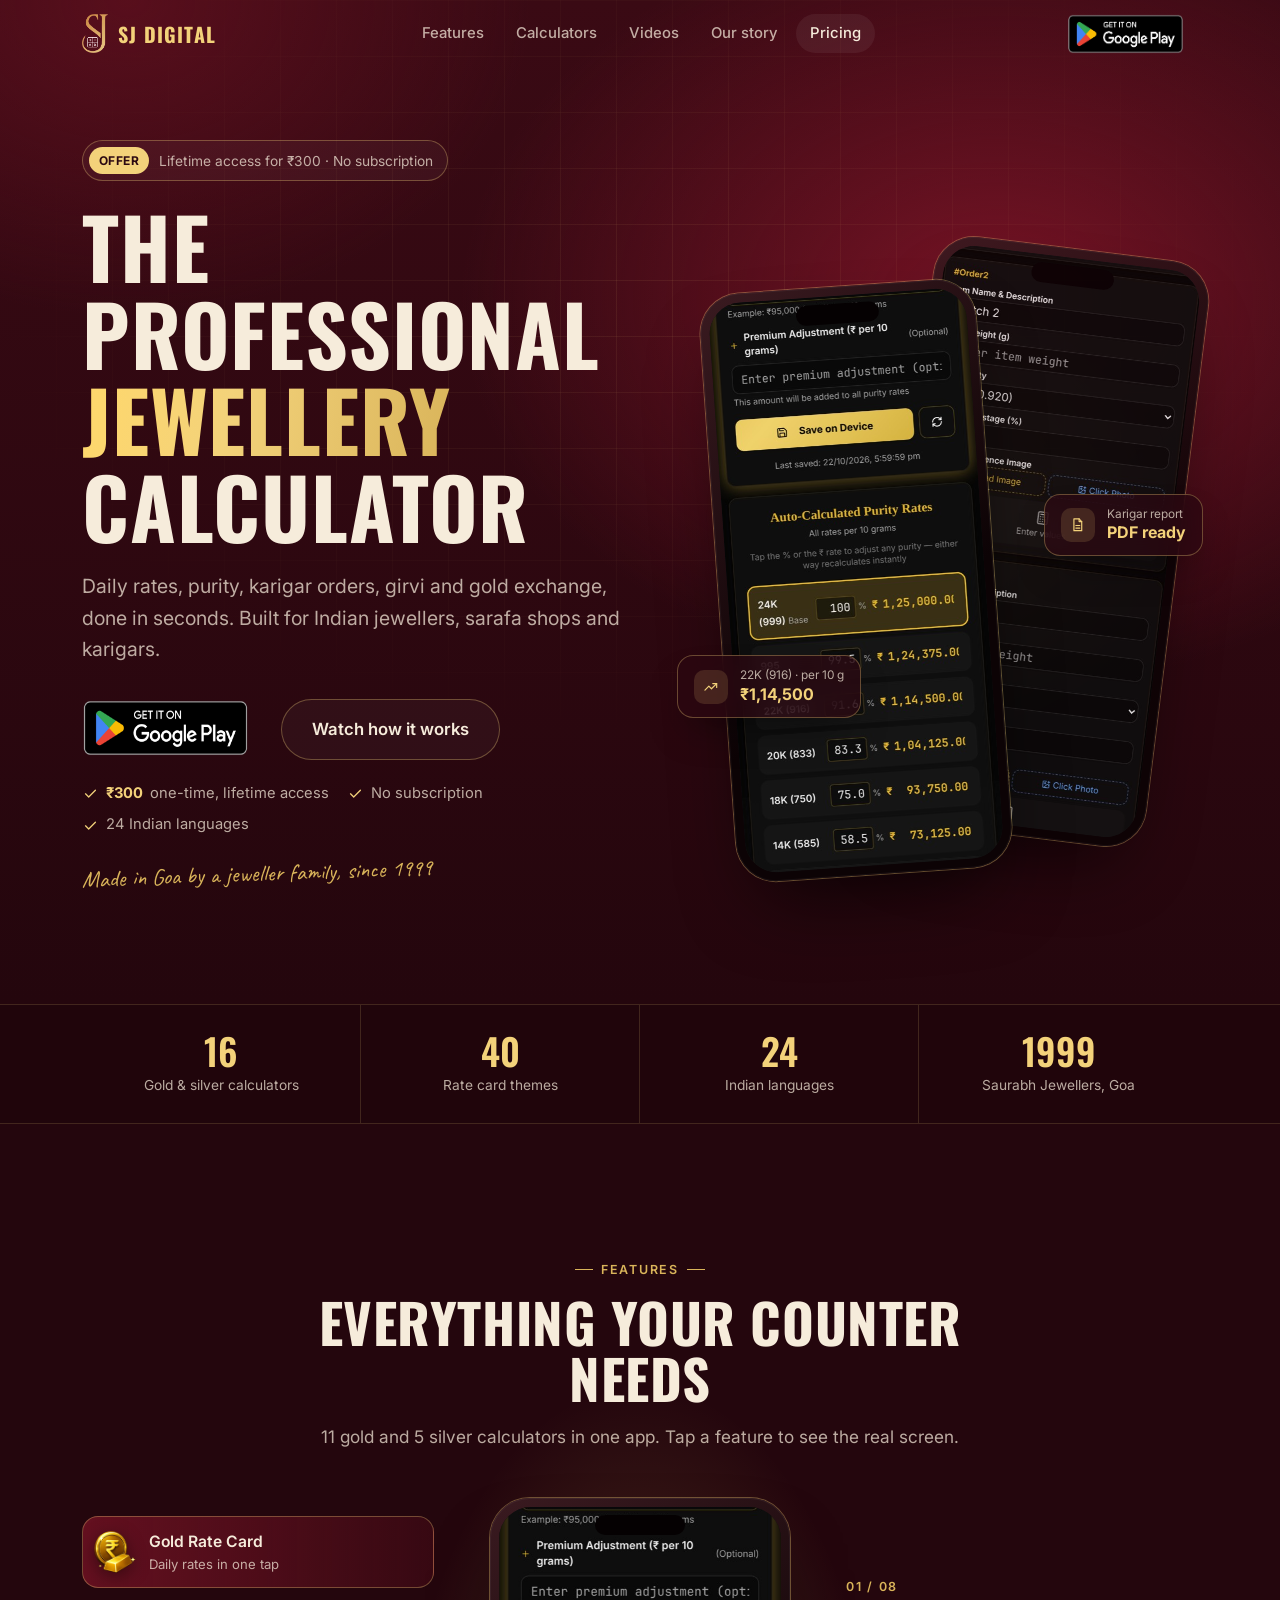
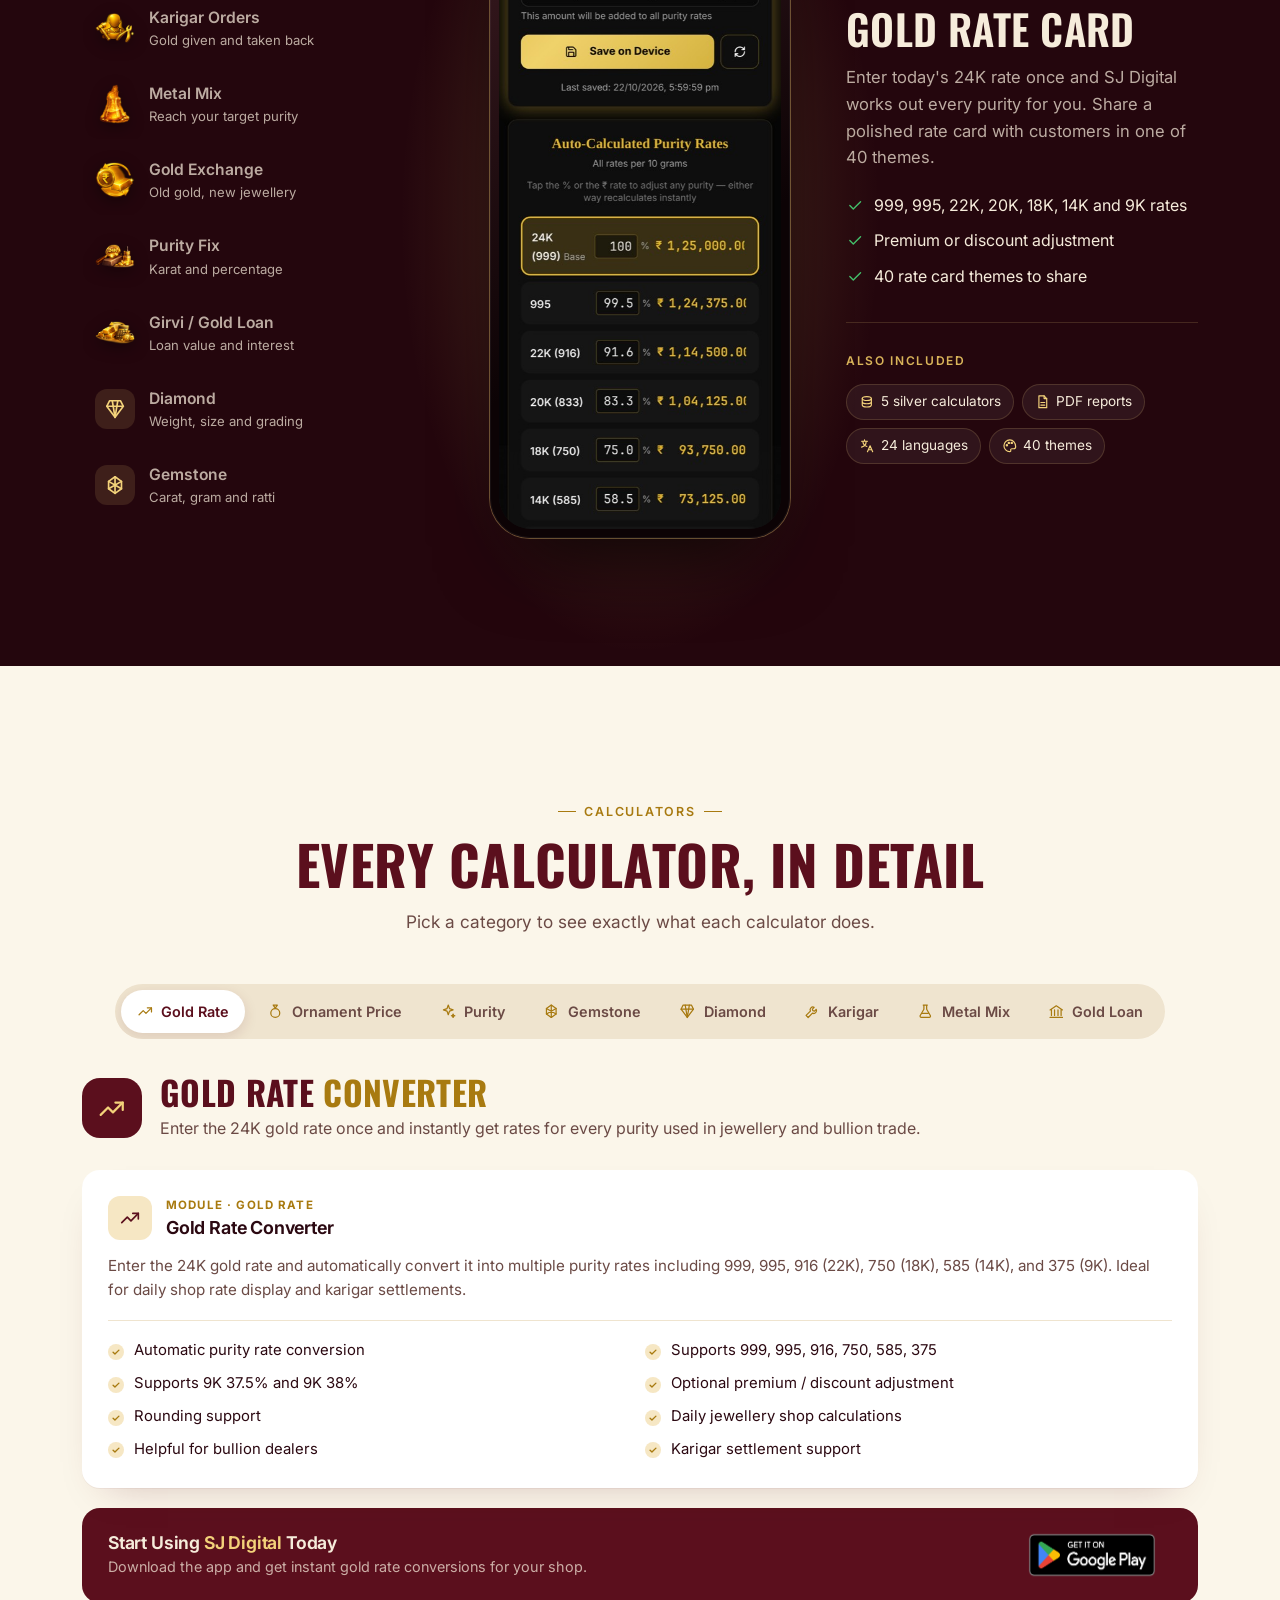
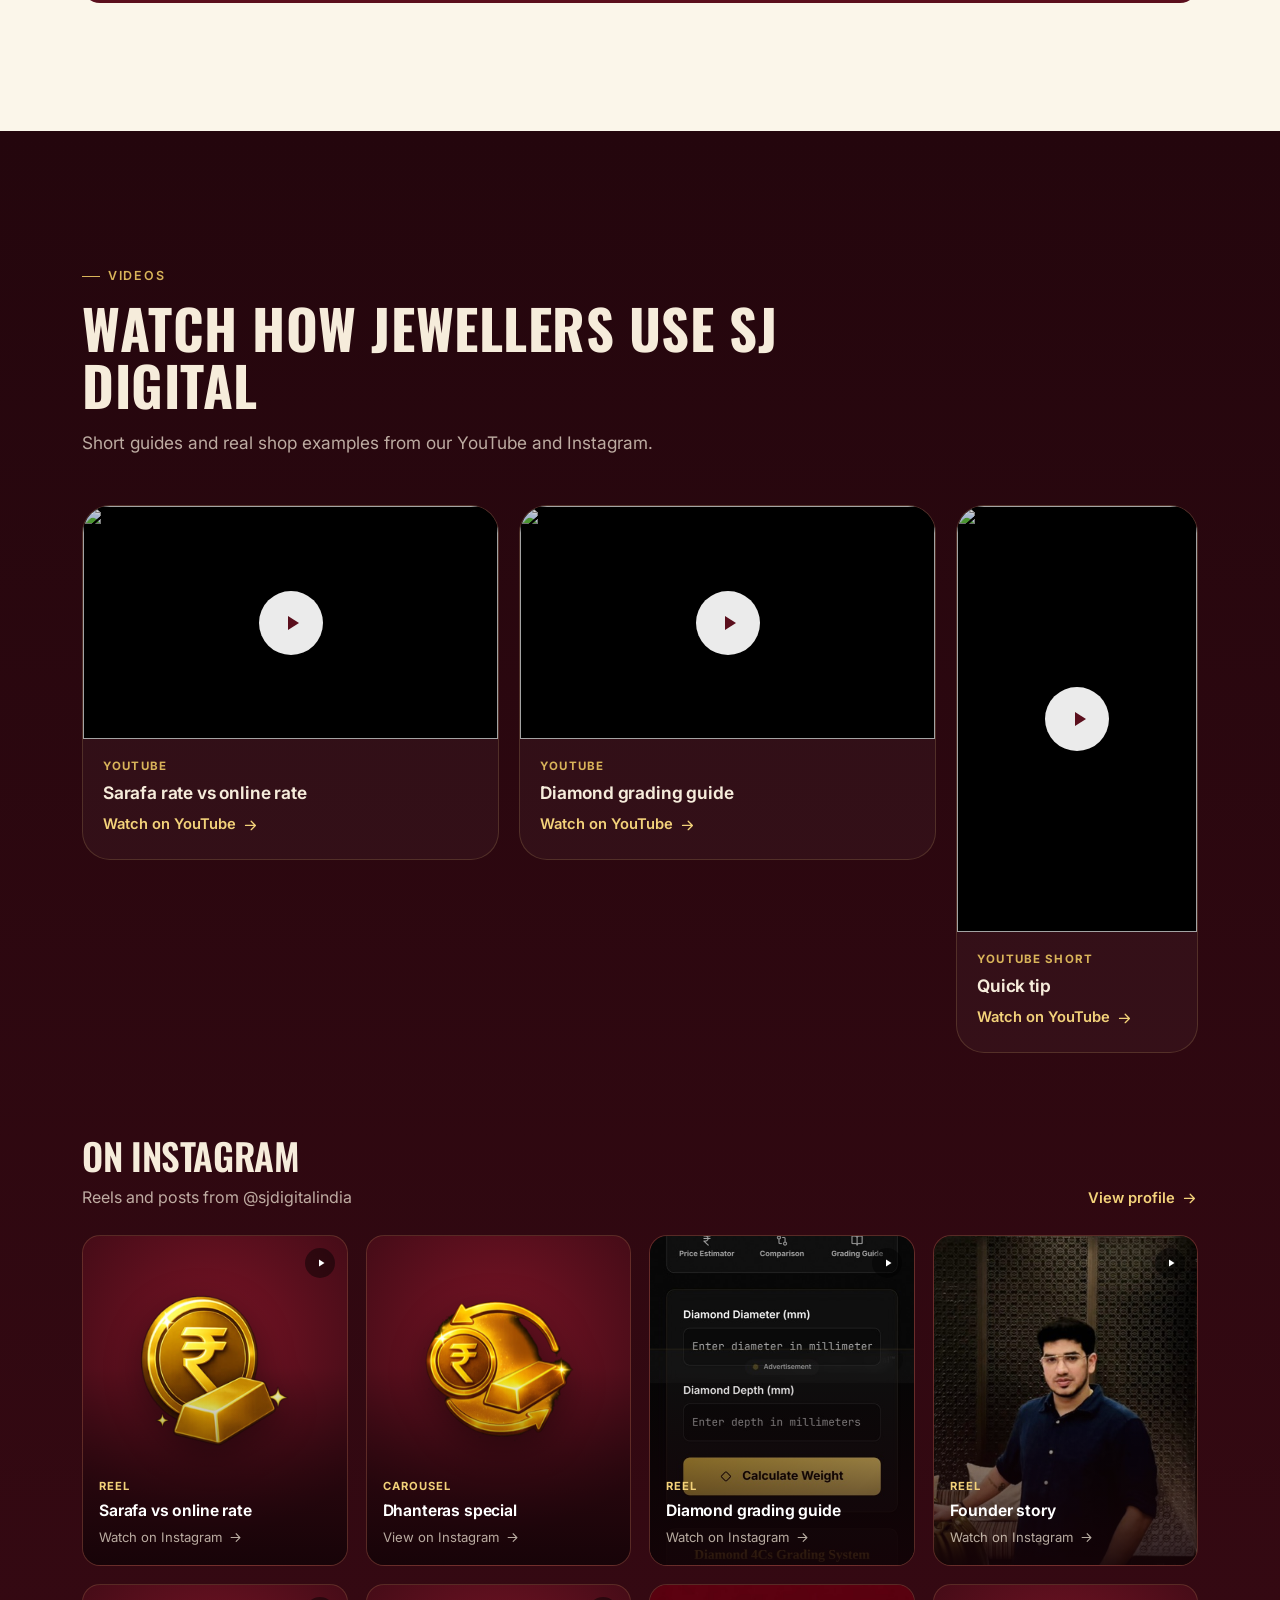
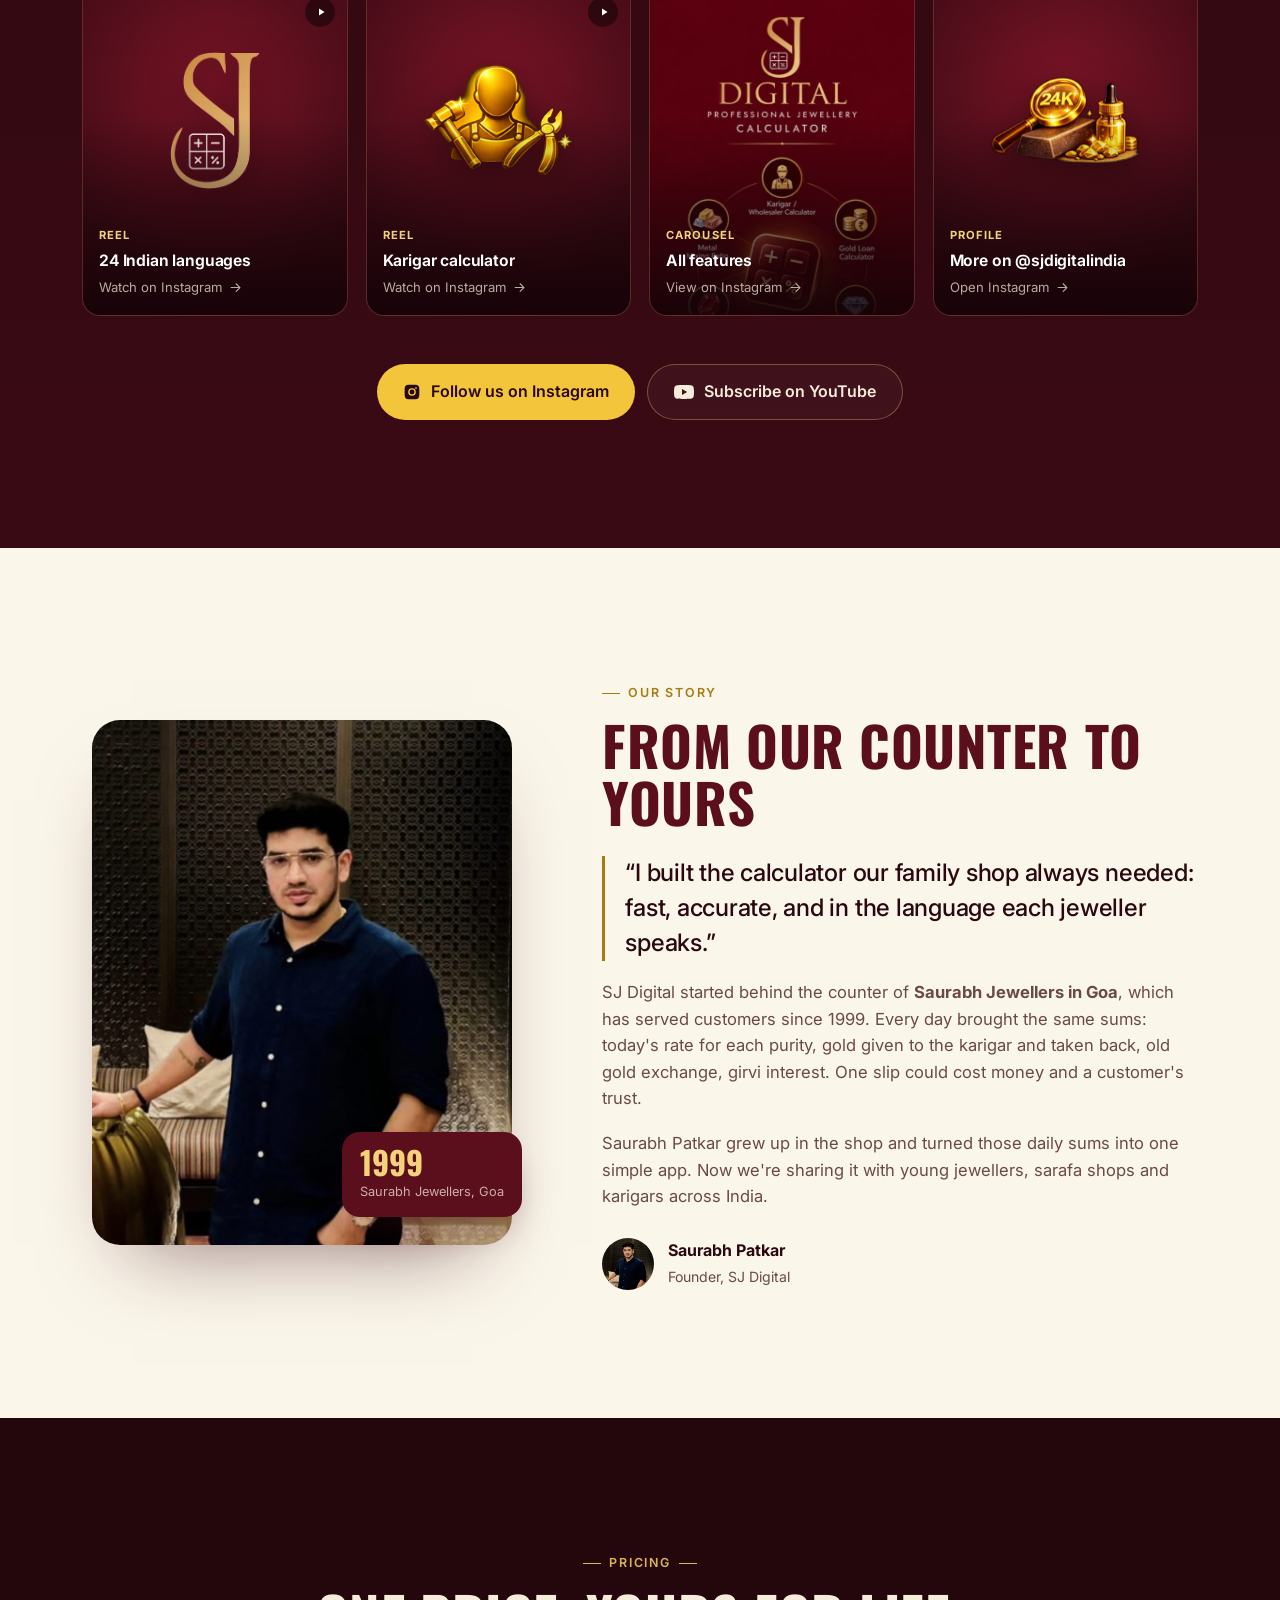
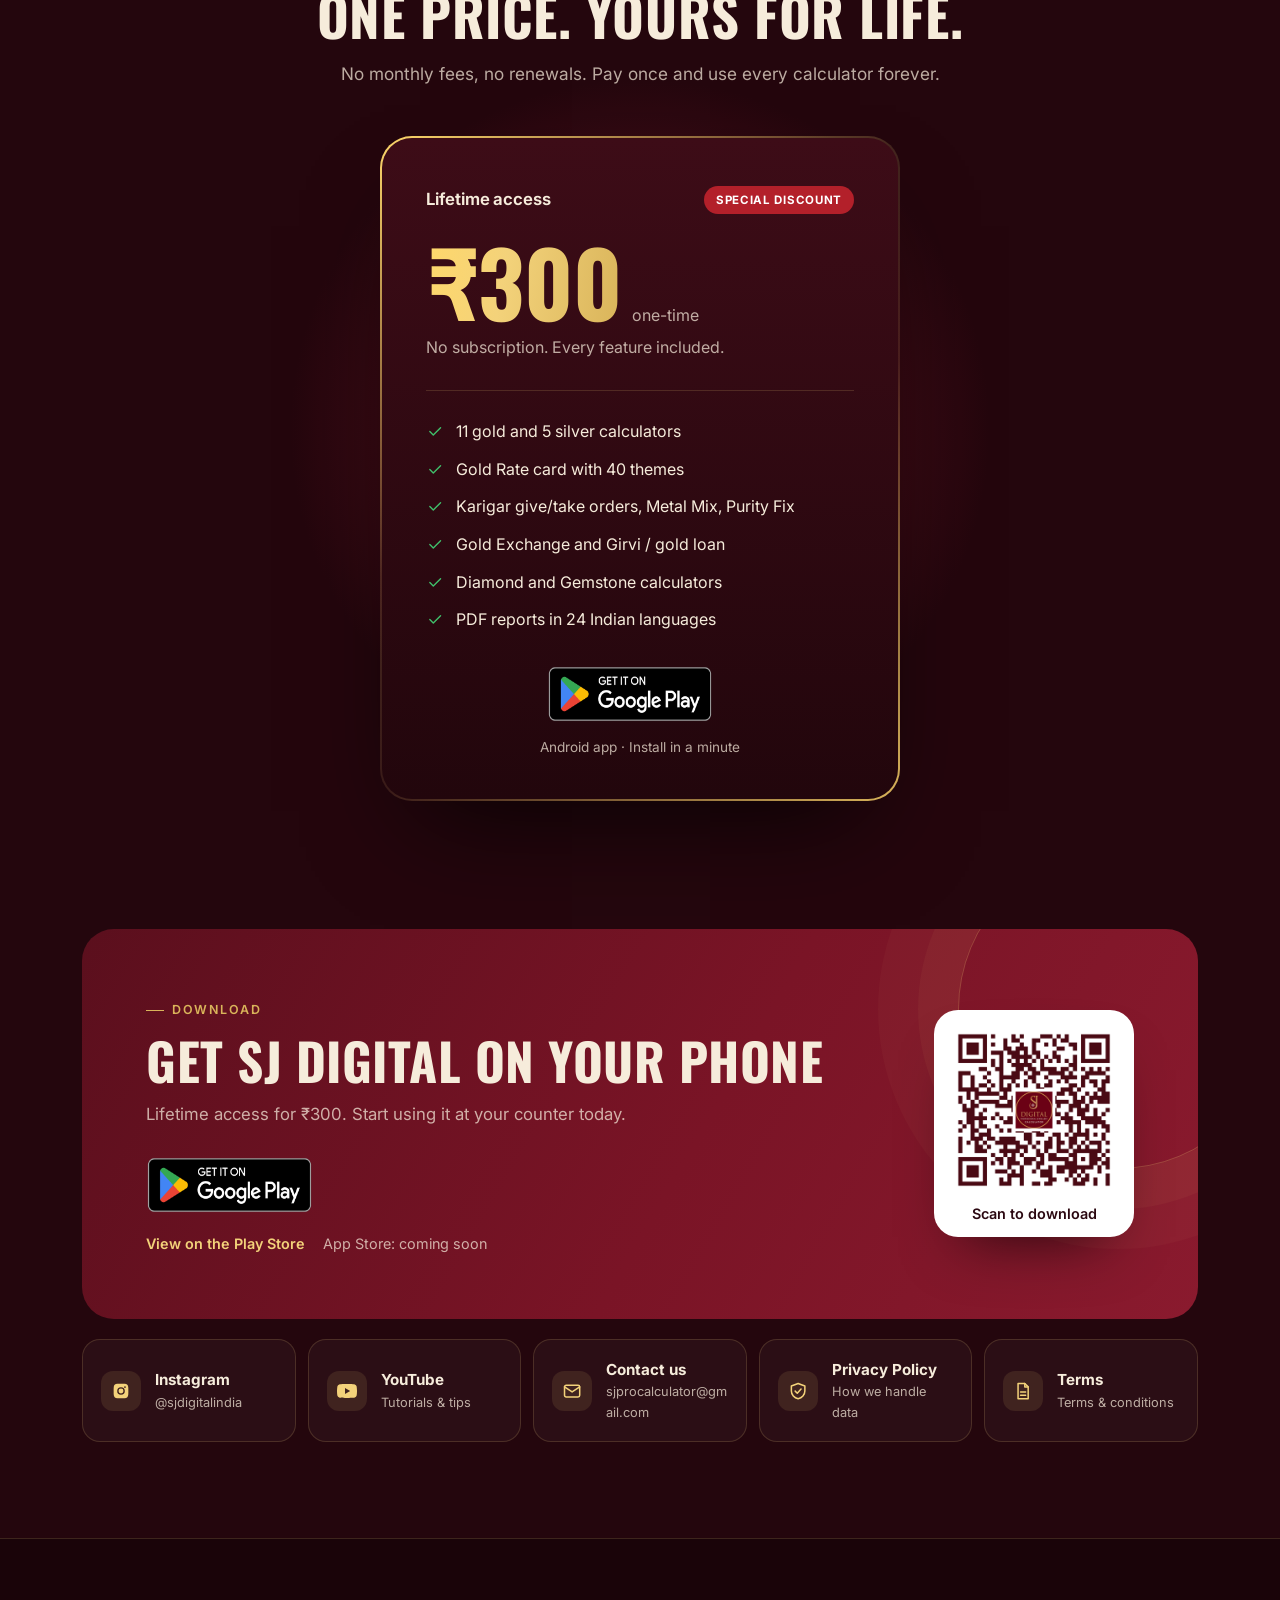
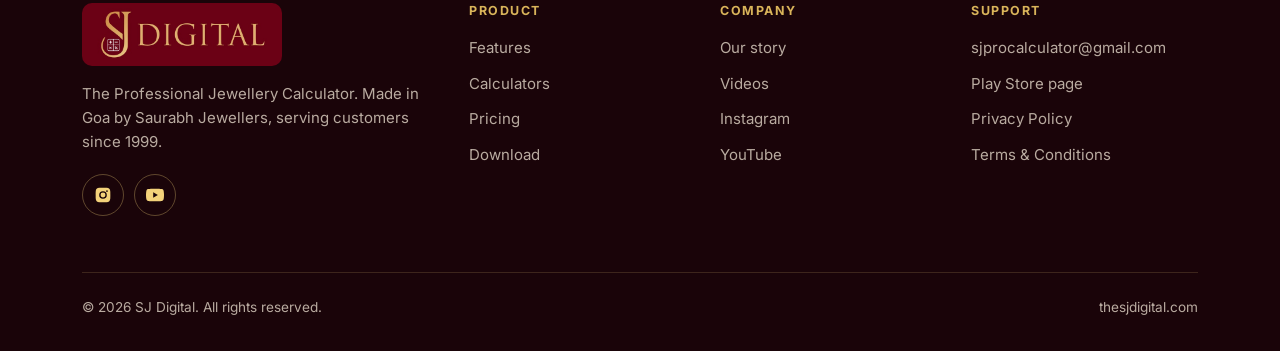
==== commit bec953cf: "Modern redesign, Google Play badges and interactive features showcase Co-Authored-By: Claude Opus 5." ====
--- a/index.html
+++ b/index.html
@@ -7,10 +7,9 @@
   <meta name="description" content="SJ Digital is the professional jewellery calculator app for Indian jewellers, sarafa shops and karigars: 11 gold and 5 silver calculators, a gold rate card, karigar orders, girvi, diamond tools, PDF reports and 24 languages. Lifetime access for ₹300." />
   <meta name="keywords" content="jewellery calculator, gold rate card, karigar calculator, girvi calculator, gold loan calculator, gold purity, metal mix, gold exchange, diamond calculator, sarafa app, SJ Digital" />
   <meta name="author" content="SJ Digital" />
-  <meta name="theme-color" content="#3a0a14" />
+  <meta name="theme-color" content="#2a0710" />
   <link rel="canonical" href="https://thesjdigital.com/" />
 
-  <!-- Open Graph / social share -->
   <meta property="og:type" content="website" />
   <meta property="og:site_name" content="SJ Digital" />
   <meta property="og:title" content="SJ Digital – The Professional Jewellery Calculator" />
@@ -25,15 +24,13 @@
   <meta name="twitter:description" content="The calculator app for Indian jewellers, sarafa shops and karigars. ₹300 lifetime, no subscription." />
   <meta name="twitter:image" content="https://thesjdigital.com/assets/sj-app-icon-512.png" />
 
-  <!-- Icons -->
   <link rel="icon" type="image/png" sizes="64x64" href="assets/favicon-64.png" />
   <link rel="icon" type="image/png" sizes="512x512" href="assets/sj-app-icon-512.png" />
   <link rel="apple-touch-icon" href="assets/apple-touch-icon.png" />
 
-  <!-- Fonts -->
   <link rel="preconnect" href="https://fonts.googleapis.com" />
   <link rel="preconnect" href="https://fonts.gstatic.com" crossorigin />
-  <link href="https://fonts.googleapis.com/css2?family=Caveat:wght@500;700&family=Inter:wght@400;500;600;700&family=Oswald:wght@500;600;700&display=swap" rel="stylesheet" />
+  <link href="https://fonts.googleapis.com/css2?family=Caveat:wght@600&family=Inter:wght@400;500;600;700&family=Oswald:wght@500;600;700&display=swap" rel="stylesheet" />
 
   <script type="application/ld+json">
   {
@@ -54,547 +51,521 @@
        BRAND TOKENS
     ============================================================ */
     *, *::before, *::after { margin: 0; padding: 0; box-sizing: border-box; }
-
     :root {
-      /* Maroon */
-      --maroon:        #5b0f1d;
-      --maroon-deep:   #3a0a14;
-      --maroon-hi:     #6e1323;
-      --maroon-hi-2:   #7a1426;
-      /* Gold */
-      --gold:          #f3d27a;
-      --gold-bright:   #ffd86b;
-      --gold-muted:    #d9b45a;
-      --gold-btn:      #f2c53b;
-      --gold-dark:     #a87a10;
-      /* Cream / paper */
-      --cream:         #fbf6ea;
-      --cream-2:       #efe4cf;
-      --cream-3:       #f6e7c4;
-      --cream-4:       #eadcc0;
-      /* Accents */
-      --red:           #b3202a;
-      --green:         #2f8f4f;
-      --green-hover:   #3fbf6a;
-
-      --text-on-maroon: #f7ecd6;
-      --text-muted:     #8a6a55;
-      --ink:            #3a0a14;
+      --maroon:       #5b0f1d;
+      --maroon-deep:  #3a0a14;
+      --maroon-hi:    #6e1323;
+      --maroon-hi-2:  #7a1426;
+      --night:        #24060d;   /* darkest page tone, derived from deep maroon */
+
+      --gold:         #f3d27a;
+      --gold-bright:  #ffd86b;
+      --gold-muted:   #d9b45a;
+      --gold-btn:     #f2c53b;
+      --gold-dark:    #a87a10;
+
+      --cream:        #fbf6ea;
+      --cream-2:      #efe4cf;
+      --cream-3:      #f6e7c4;
+      --cream-4:      #eadcc0;
+
+      --red:          #b3202a;
+      --green:        #2f8f4f;
+      --green-hover:  #3fbf6a;
+
+      --text:         #f6ecdb;
+      --text-dim:     rgba(246, 236, 219, .72);
+      --ink:          #2b0811;
+      --ink-dim:      #6b4a45;
+      --line:         rgba(243, 210, 122, .16);
+      --line-strong:  rgba(243, 210, 122, .32);
+      --surface:      rgba(255, 255, 255, .035);
+      --surface-2:    rgba(255, 255, 255, .06);
 
       --font-head: 'Oswald', 'Arial Narrow', sans-serif;
       --font-body: 'Inter', system-ui, -apple-system, 'Segoe UI', sans-serif;
       --font-hand: 'Caveat', cursive;
 
-      --radius-sm: 10px;
-      --radius-md: 16px;
-      --radius-lg: 24px;
-      --shadow:    0 10px 30px rgba(20, 2, 6, .35);
-      --bar-h:     60px;
-      --wrap:      1120px;
+      --r-sm: 12px; --r-md: 18px; --r-lg: 28px;
+      --wrap: 1180px;
+      --bar-h: 68px;
     }
 
     html { scroll-behavior: smooth; -webkit-text-size-adjust: 100%; }
     @media (prefers-reduced-motion: reduce) { html { scroll-behavior: auto; } *, *::before, *::after { transition: none !important; animation: none !important; } }
-
     body {
-      font-family: var(--font-body);
-      font-size: 16px;
-      line-height: 1.6;
-      background: var(--maroon);
-      color: var(--text-on-maroon);
-      -webkit-font-smoothing: antialiased;
-      overflow-x: hidden;
-    }
-    /* Thin gold frame around the whole page */
-    body::after {
-      content: "";
-      position: fixed;
-      inset: 6px;
-      border: 1px solid rgba(243, 210, 122, .55);
-      border-radius: 14px;
-      pointer-events: none;
-      z-index: 200;
-    }
-    @media (min-width: 768px) { body::after { inset: 10px; } }
-
+      font-family: var(--font-body); font-size: 16px; line-height: 1.6;
+      background: var(--night); color: var(--text);
+      -webkit-font-smoothing: antialiased; overflow-x: hidden;
+    }
     img { max-width: 100%; height: auto; display: block; }
-    a { color: inherit; }
-    :focus-visible { outline: 3px solid var(--gold-bright); outline-offset: 3px; border-radius: 6px; }
-
+    a { color: inherit; text-decoration: none; }
+    button { font: inherit; }
+    :focus-visible { outline: 2px solid var(--gold-bright); outline-offset: 3px; border-radius: 8px; }
     .wrap { width: 100%; max-width: var(--wrap); margin: 0 auto; padding: 0 20px; }
-    .sr-only { position: absolute; width: 1px; height: 1px; overflow: hidden; clip: rect(0 0 0 0); white-space: nowrap; }
-    .skip-link { position: absolute; left: 16px; top: -60px; background: var(--gold); color: var(--ink); padding: 10px 16px; border-radius: 8px; font-weight: 700; z-index: 300; }
+    @media (min-width: 768px) { .wrap { padding: 0 32px; } }
+    .skip-link { position: absolute; left: 16px; top: -60px; background: var(--gold); color: var(--ink); padding: 10px 16px; border-radius: 10px; font-weight: 700; z-index: 300; }
     .skip-link:focus { top: 12px; }
-
-    h1, h2, h3, h4 { font-family: var(--font-head); text-transform: uppercase; letter-spacing: .02em; line-height: 1.15; font-weight: 700; }
-    .hand { font-family: var(--font-hand); font-weight: 700; text-transform: none; letter-spacing: 0; }
-
-    section { position: relative; scroll-margin-top: calc(var(--bar-h) + 44px); }
-
-    /* Section headings */
-    .sec-head { text-align: center; max-width: 680px; margin: 0 auto 36px; }
-    .sec-head .eyebrow { display: inline-block; font-family: var(--font-hand); font-size: 1.45rem; color: var(--gold-muted); margin-bottom: 4px; }
-    .sec-head h2 { font-size: clamp(1.7rem, 5vw, 2.6rem); color: var(--gold); }
-    .sec-head p { margin-top: 10px; color: var(--text-on-maroon); opacity: .9; }
-    .monogram-rule { display: flex; align-items: center; justify-content: center; gap: 12px; margin: 16px auto 0; }
-    .monogram-rule::before, .monogram-rule::after { content: ""; height: 1px; width: 56px; background: linear-gradient(90deg, transparent, var(--gold-muted)); }
-    .monogram-rule::after { transform: scaleX(-1); }
-    .monogram-rule img { width: 24px; height: auto; }
-
-    /* Cream / paper sections */
-    .paper { background: var(--cream); color: var(--ink); z-index: 1; }
-    .paper .sec-head h2 { color: var(--maroon); }
-    .paper .sec-head .eyebrow { color: var(--gold-dark); }
-    .paper .sec-head p { color: #5a3a35; }
-    /* paper-cut scallop edges */
-    .paper::before, .paper::after {
-      content: ""; position: absolute; left: 0; right: 0; height: 12px;
-      background-size: 24px 12px; background-repeat: repeat-x;
-    }
-    .paper::before { top: -12px; background-image: radial-gradient(circle at 12px 12px, var(--cream) 11.5px, transparent 12px); }
-    .paper::after  { bottom: -12px; background-image: radial-gradient(circle at 12px 0, var(--cream) 11.5px, transparent 12px); }
-
-    .pad { padding: 72px 0; }
-    @media (min-width: 900px) { .pad { padding: 96px 0; } }
+    .i { width: 1.15em; height: 1.15em; flex-shrink: 0; fill: none; stroke: currentColor; stroke-width: 1.8; stroke-linecap: round; stroke-linejoin: round; vertical-align: -0.2em; }
+
+    h1, h2 { font-family: var(--font-head); text-transform: uppercase; font-weight: 700; letter-spacing: .01em; line-height: 1.04; }
+    h3, h4 { font-family: var(--font-body); font-weight: 650; letter-spacing: -.01em; line-height: 1.25; }
+    .gold-text { background: linear-gradient(100deg, var(--gold-bright), var(--gold) 40%, var(--gold-muted)); -webkit-background-clip: text; background-clip: text; color: transparent; }
+
+    section { position: relative; scroll-margin-top: var(--bar-h); }
+    .pad { padding: 88px 0; }
+    @media (min-width: 900px) { .pad { padding: 128px 0; } }
+
+    .kicker { display: inline-flex; align-items: center; gap: 8px; font-size: .78rem; font-weight: 600; letter-spacing: .14em; text-transform: uppercase; color: var(--gold-muted); }
+    .kicker::before { content: ""; width: 18px; height: 1px; background: currentColor; }
+    .sec-head { max-width: 720px; margin-bottom: 48px; }
+    .sec-head.center { margin-left: auto; margin-right: auto; text-align: center; }
+    .sec-head.center .kicker::after { content: ""; width: 18px; height: 1px; background: currentColor; }
+    .sec-head h2 { font-size: clamp(2rem, 5.4vw, 3.4rem); margin-top: 14px; }
+    .sec-head p { margin-top: 16px; font-size: 1.08rem; color: var(--text-dim); }
+
+    .light { background: var(--cream); color: var(--ink); }
+    .light .kicker { color: var(--gold-dark); }
+    .light .sec-head h2 { color: var(--maroon); }
+    .light .sec-head p { color: var(--ink-dim); }
 
     /* ============================================================
        BUTTONS
     ============================================================ */
-    .btn-download {
-      display: inline-flex; align-items: center; justify-content: center; gap: 12px;
-      background: var(--green); color: #fff; text-decoration: none;
-      font-family: var(--font-head); font-weight: 700; font-size: 1.2rem; letter-spacing: .03em; text-transform: uppercase;
-      padding: 16px 26px; border-radius: 14px; min-height: 56px;
-      border: 2px solid rgba(255,255,255,.18);
-      box-shadow: 0 6px 0 #1e5e33, 0 14px 28px rgba(0,0,0,.3);
-      transition: background .2s, color .2s, transform .15s, box-shadow .15s;
-      text-align: center;
-    }
-    .btn-download:hover { background: var(--green-hover); color: var(--maroon-deep); }
-    .btn-download:active { transform: translateY(3px); box-shadow: 0 3px 0 #1e5e33, 0 8px 18px rgba(0,0,0,.3); }
-    .btn-download svg { flex-shrink: 0; }
-    .btn-download .price { white-space: nowrap; }
-    .btn-block { display: flex; width: 100%; }
-
-    .btn-gold {
-      display: inline-flex; align-items: center; gap: 10px; text-decoration: none;
-      background: var(--gold-btn); color: var(--maroon-deep);
-      font-family: var(--font-head); font-weight: 600; text-transform: uppercase; letter-spacing: .04em;
-      padding: 12px 20px; border-radius: 12px; min-height: 48px;
-      transition: background .2s, transform .15s;
-    }
+    .btn {
+      display: inline-flex; align-items: center; justify-content: center; gap: 10px;
+      font-weight: 600; font-size: 1rem; border-radius: 999px; min-height: 52px; padding: 14px 26px;
+      transition: background .2s, color .2s, transform .2s, box-shadow .2s, border-color .2s; text-align: center;
+    }
+    .btn:active { transform: scale(.98); }
+    .btn-primary { background: var(--green); color: #fff; box-shadow: 0 10px 30px -10px rgba(47,143,79,.7), inset 0 1px 0 rgba(255,255,255,.18); }
+    .btn-primary:hover { background: var(--green-hover); color: var(--ink); transform: translateY(-1px); }
+    .btn-ghost { border: 1px solid var(--line-strong); color: var(--text); background: var(--surface); }
+    .btn-ghost:hover { border-color: var(--gold); color: var(--gold); }
+    .btn-gold { background: var(--gold-btn); color: var(--ink); }
     .btn-gold:hover { background: var(--gold-bright); transform: translateY(-1px); }
-    .btn-outline {
-      display: inline-flex; align-items: center; gap: 10px; text-decoration: none;
-      border: 1.5px solid var(--gold); color: var(--gold);
-      font-family: var(--font-head); font-weight: 600; text-transform: uppercase; letter-spacing: .04em;
-      padding: 12px 20px; border-radius: 12px; min-height: 48px;
-      transition: background .2s, color .2s;
-    }
-    .btn-outline:hover { background: var(--gold); color: var(--maroon-deep); }
-
-    .play-badge { display: inline-block; line-height: 0; }
-    .play-badge img { height: 62px; width: auto; }
-    .text-link { color: var(--gold); font-weight: 600; text-underline-offset: 3px; }
-    .text-link:hover { color: var(--gold-bright); }
-
-    .soon-chip {
-      display: inline-flex; align-items: center; gap: 8px; font-size: .85rem;
-      border: 1px dashed rgba(243,210,122,.45); color: rgba(247,236,214,.75);
-      padding: 8px 14px; border-radius: 999px;
-    }
+    .btn-lg { min-height: 58px; padding: 16px 30px; font-size: 1.05rem; }
+    .btn .sub { font-weight: 500; opacity: .85; }
+    .light .btn-ghost { border-color: rgba(91,15,29,.25); color: var(--maroon); background: transparent; }
+    .light .btn-ghost:hover { border-color: var(--maroon); }
+    .play-badge img { height: 52px; width: auto; }
+    /* Official Google Play badge (PNG has built-in transparent padding) */
+    .gp-badge { display: inline-block; line-height: 0; border-radius: 12px; transition: transform .2s, filter .2s; }
+    .gp-badge img { width: auto; height: 72px; margin: -10px -9px; }
+    .gp-badge:hover { transform: translateY(-2px); filter: drop-shadow(0 10px 18px rgba(0,0,0,.45)); }
+    .gp-badge.gp-lg img { height: 80px; margin: -11px -10px; }
+    .gp-badge.gp-sm img { height: 62px; margin: -9px -8px; }
+    .gp-badge.gp-nav img { height: 56px; margin: -8px -7px; }
+    .price-card .gp-badge { display: block; width: max-content; margin: 0 auto; }
 
     /* ============================================================
-       TOP BAR
+       NAV
     ============================================================ */
-    .topbar {
-      position: sticky; top: 0; z-index: 100;
-      background: rgba(58, 10, 20, .96);
-      -webkit-backdrop-filter: blur(8px); backdrop-filter: blur(8px);
-      border-bottom: 1px solid rgba(243,210,122,.35);
-    }
-    .topbar-row { display: flex; align-items: center; justify-content: space-between; gap: 12px; height: var(--bar-h); }
-    .brand { display: flex; align-items: center; text-decoration: none; }
-    .brand img { height: 38px; width: auto; border-radius: 6px; border: 1px solid rgba(243,210,122,.4); }
-    .topbar-cta {
-      display: inline-flex; align-items: center; gap: 8px; text-decoration: none;
-      background: var(--green); color: #fff; font-family: var(--font-head); font-weight: 700; text-transform: uppercase; letter-spacing: .03em;
-      font-size: .95rem; padding: 9px 14px; border-radius: 10px; min-height: 42px; transition: background .2s, color .2s;
-    }
-    .topbar-cta:hover { background: var(--green-hover); color: var(--maroon-deep); }
-    .topbar-cta .long { display: none; }
-    @media (min-width: 560px) { .topbar-cta .long { display: inline; } }
-
-    .section-nav { border-top: 1px solid rgba(243,210,122,.15); }
-    .section-nav ul {
-      list-style: none; display: flex; gap: 4px; overflow-x: auto; scrollbar-width: none;
-      padding: 6px 0; justify-content: flex-start;
-    }
-    .section-nav ul::-webkit-scrollbar { display: none; }
-    @media (min-width: 700px) { .section-nav ul { justify-content: center; } }
-    .section-nav a {
-      display: block; white-space: nowrap; text-decoration: none;
-      font-family: var(--font-head); text-transform: uppercase; letter-spacing: .06em; font-size: .85rem;
-      color: var(--gold); padding: 6px 12px; border-radius: 999px; transition: background .2s;
-    }
-    .section-nav a:hover, .section-nav a.is-active { background: rgba(243,210,122,.14); }
+    .nav {
+      position: fixed; inset: 0 0 auto 0; z-index: 100; height: var(--bar-h);
+      transition: background .3s, border-color .3s, backdrop-filter .3s;
+      border-bottom: 1px solid transparent;
+    }
+    .nav.scrolled { background: rgba(36, 6, 13, .78); -webkit-backdrop-filter: saturate(160%) blur(16px); backdrop-filter: saturate(160%) blur(16px); border-bottom-color: var(--line); }
+    .nav-row { height: 100%; display: flex; align-items: center; justify-content: space-between; gap: 16px; }
+    .brand { display: flex; align-items: center; gap: 10px; font-weight: 700; letter-spacing: .02em; }
+    .brand img { width: 26px; height: auto; }
+    .brand span { font-family: var(--font-head); font-size: 1.25rem; text-transform: uppercase; letter-spacing: .06em; color: var(--gold); }
+    .nav-links { display: none; list-style: none; gap: 4px; }
+    .nav-links a { display: block; padding: 8px 14px; border-radius: 999px; font-size: .93rem; font-weight: 500; color: var(--text-dim); transition: color .2s, background .2s; }
+    .nav-links a:hover, .nav-links a.is-active { color: var(--text); background: var(--surface-2); }
+    @media (min-width: 920px) { .nav-links { display: flex; } }
+    .nav .btn { min-height: 42px; padding: 9px 18px; font-size: .92rem; }
+    .nav .btn .sub { display: none; }
+    @media (min-width: 560px) { .nav .btn .sub { display: inline; } }
 
     /* ============================================================
        HERO
     ============================================================ */
-    .hero {
+    .hero { padding: calc(var(--bar-h) + 40px) 0 72px; overflow: hidden; isolation: isolate; }
+    .hero::before {
+      content: ""; position: absolute; inset: 0; z-index: -2;
       background:
-        radial-gradient(ellipse 70% 50% at 50% 0%, rgba(122,20,38,.9), transparent 70%),
-        radial-gradient(ellipse 60% 60% at 90% 80%, rgba(110,19,35,.7), transparent 70%),
-        var(--maroon);
-      padding: 44px 0 72px;
-      overflow: hidden;
-    }
-    .hero-grid { display: grid; gap: 44px; align-items: center; }
-    @media (min-width: 960px) { .hero-grid { grid-template-columns: 1.1fr .9fr; gap: 56px; } .hero { padding: 72px 0 96px; } }
-
-    .hero-copy { text-align: center; }
-    @media (min-width: 960px) { .hero-copy { text-align: left; } }
-    .hero-monogram { width: 72px; margin: 0 auto 18px; }
-    @media (min-width: 960px) { .hero-monogram { margin-left: 0; } }
-    .hero-pill {
-      display: inline-block; font-size: .8rem; font-weight: 600; letter-spacing: .06em; text-transform: uppercase;
-      color: var(--gold); border: 1px solid rgba(243,210,122,.5); background: rgba(58,10,20,.4);
-      padding: 6px 14px; border-radius: 999px; margin-bottom: 18px;
-    }
-    .hero h1 { font-size: clamp(2.1rem, 8vw, 3.6rem); color: var(--gold); }
-    .hero h1 span { color: var(--text-on-maroon); display: block; font-size: .62em; letter-spacing: .08em; margin-top: 8px; }
-    .hero .lede { font-size: 1.1rem; margin: 18px auto 0; max-width: 34em; color: var(--text-on-maroon); }
-    @media (min-width: 960px) { .hero .lede { margin-left: 0; } }
-
-    .hero-actions { margin-top: 28px; display: grid; gap: 18px; justify-items: center; }
-    @media (min-width: 960px) { .hero-actions { justify-items: start; } }
-
-    .offer-box {
-      position: relative; display: flex; align-items: center; gap: 16px; text-align: left;
-      background: linear-gradient(135deg, var(--cream-3), var(--gold) 55%, var(--gold-muted));
-      color: var(--maroon-deep); border-radius: var(--radius-md);
-      padding: 14px 20px; box-shadow: var(--shadow); max-width: 420px; width: 100%;
-      outline: 1px solid var(--gold); outline-offset: 4px;
-    }
-    .offer-box .amt { font-family: var(--font-head); font-weight: 700; font-size: 2.6rem; line-height: 1; }
-    .offer-box .what { font-weight: 700; text-transform: uppercase; letter-spacing: .04em; font-size: .95rem; line-height: 1.3; }
-    .offer-box .what small { display: block; font-weight: 500; text-transform: none; letter-spacing: 0; font-size: .85rem; }
-    .offer-box .tag {
-      position: absolute; top: -12px; right: 14px; background: var(--red); color: #fff;
-      font-size: .72rem; font-weight: 700; letter-spacing: .06em; text-transform: uppercase; padding: 3px 10px; border-radius: 999px;
-    }
-
-    .store-row { display: flex; flex-wrap: wrap; align-items: center; justify-content: center; gap: 12px; }
-    @media (min-width: 960px) { .store-row { justify-content: flex-start; } }
-
-    .hero-qr { display: none; }
-    @media (min-width: 960px) {
-      .hero-qr { display: flex; align-items: center; gap: 12px; }
-      .hero-qr img { width: 92px; height: 92px; border-radius: 10px; border: 2px solid var(--gold); background: #fff; padding: 4px; }
-      .hero-qr span { font-family: var(--font-hand); font-size: 1.4rem; color: var(--gold); line-height: 1.1; }
-    }
-
-    .hero-stats { display: grid; grid-template-columns: repeat(2, 1fr); gap: 10px; margin-top: 30px; }
-    @media (min-width: 560px) { .hero-stats { grid-template-columns: repeat(4, 1fr); } }
-    .hero-stat { border: 1px solid rgba(243,210,122,.4); border-radius: 12px; padding: 10px 8px; text-align: center; background: rgba(58,10,20,.35); }
-    .hero-stat .n { font-family: var(--font-head); font-size: 1.5rem; color: var(--gold); font-weight: 700; line-height: 1.1; }
-    .hero-stat .l { font-size: .78rem; opacity: .9; }
-
-    .hero-visual { position: relative; display: flex; flex-direction: column; align-items: center; }
-    .hero-visual .phone { width: min(270px, 72vw); transform: rotate(-3deg); }
-    .hero-mascot { margin-top: 22px; text-align: center; }
-    .hero-mascot img { width: 220px; height: auto; border-radius: 12px; border: 1px solid rgba(243,210,122,.45); margin: 0 auto; }
-    .hero-mascot .hand { display: block; color: var(--gold); font-size: 1.35rem; margin-top: 6px; }
-    .halo { position: absolute; top: 6%; width: 340px; height: 340px; border-radius: 50%; background: radial-gradient(circle, rgba(255,216,107,.25), transparent 65%); z-index: 0; }
-    .hero-visual > *:not(.halo) { position: relative; z-index: 1; }
+        radial-gradient(60% 55% at 78% 30%, rgba(122,20,38,.95), transparent 70%),
+        radial-gradient(45% 45% at 10% 0%, rgba(91,15,29,.9), transparent 70%),
+        linear-gradient(180deg, var(--maroon-deep), var(--night));
+    }
+    .hero::after { /* fine grid texture */
+      content: ""; position: absolute; inset: 0; z-index: -1; opacity: .5;
+      background-image: linear-gradient(var(--line) 1px, transparent 1px), linear-gradient(90deg, var(--line) 1px, transparent 1px);
+      background-size: 56px 56px;
+      -webkit-mask-image: radial-gradient(70% 60% at 50% 30%, #000, transparent 75%); mask-image: radial-gradient(70% 60% at 50% 30%, #000, transparent 75%);
+    }
+    @media (min-width: 960px) { .hero { padding: calc(var(--bar-h) + 72px) 0 112px; } }
+    .hero-grid { display: grid; gap: 56px; align-items: center; }
+    .hero-grid > * { min-width: 0; }
+    @media (max-width: 559px) { .hero-cta .btn, .dl-actions .btn { width: 100%; } .btn-lg { padding: 14px 20px; } }
+    .nav .btn { white-space: nowrap; flex-wrap: nowrap; }
+    @media (min-width: 960px) { .hero-grid { grid-template-columns: 1.05fr .95fr; gap: 40px; } }
+
+    .badge-row { display: inline-flex; align-items: center; gap: 10px; padding: 6px 14px 6px 6px; border-radius: 999px; border: 1px solid var(--line-strong); background: var(--surface); font-size: .86rem; color: var(--text-dim); }
+    .badge-row b { background: var(--gold); color: var(--ink); font-weight: 700; font-size: .75rem; letter-spacing: .04em; padding: 4px 10px; border-radius: 999px; }
+    .hero h1 { font-size: clamp(2.7rem, 9vw, 5.2rem); margin-top: 22px; }
+    .hero .lede { margin-top: 22px; font-size: clamp(1.05rem, 2.4vw, 1.22rem); color: var(--text-dim); max-width: 33em; }
+    .hero-cta { display: flex; flex-wrap: wrap; gap: 12px; margin-top: 34px; }
+    .price-line { display: flex; flex-wrap: wrap; align-items: center; gap: 8px 18px; margin-top: 22px; font-size: .92rem; color: var(--text-dim); }
+    .price-line span { display: inline-flex; align-items: center; gap: 7px; }
+    .price-line .i { color: var(--gold); }
+    .price-line strong { color: var(--gold); font-weight: 700; }
+    .note { font-family: var(--font-hand); font-size: 1.45rem; color: var(--gold-muted); margin-top: 18px; display: inline-block; transform: rotate(-2deg); }
+
+    .hero-visual { position: relative; height: 560px; max-width: 520px; width: 100%; margin: 0 auto; }
+    @media (max-width: 520px) { .hero-visual { height: 470px; } }
+    .hero-visual .glow { position: absolute; inset: 10% 5%; background: radial-gradient(closest-side, rgba(255,216,107,.28), transparent); filter: blur(10px); }
+    .hero-visual .phone { position: absolute; width: 54%; }
+    .hero-visual .phone.back { right: 4%; top: 2%; transform: rotate(7deg); opacity: .9; }
+    .hero-visual .phone.front { left: 6%; top: 9%; transform: rotate(-4deg); z-index: 2; }
+    .float-card {
+      position: absolute; z-index: 3; display: flex; align-items: center; gap: 12px;
+      padding: 12px 16px; border-radius: 16px; font-size: .85rem; line-height: 1.3;
+      background: rgba(43, 8, 17, .72); border: 1px solid var(--line-strong);
+      -webkit-backdrop-filter: blur(14px); backdrop-filter: blur(14px);
+      box-shadow: 0 20px 40px -18px rgba(0,0,0,.6);
+      animation: floaty 6s ease-in-out infinite;
+    }
+    .float-card small { display: block; color: var(--text-dim); font-size: .74rem; }
+    .float-card b { color: var(--gold); font-size: 1rem; }
+    .float-card .dot { width: 34px; height: 34px; border-radius: 10px; display: grid; place-items: center; background: rgba(243,210,122,.14); color: var(--gold); }
+    .float-card.one { left: -2%; bottom: 14%; }
+    .float-card.two { right: -1%; top: 46%; animation-delay: -3s; }
+    @media (max-width: 520px) { .float-card.one { left: 0; bottom: 6%; } .float-card.two { right: 0; top: 52%; } }
+    @keyframes floaty { 0%,100% { transform: translateY(0); } 50% { transform: translateY(-8px); } }
+
+    /* trust strip */
+    .trust { border-top: 1px solid var(--line); border-bottom: 1px solid var(--line); background: rgba(0,0,0,.12); }
+    .trust-grid { display: grid; grid-template-columns: repeat(2, 1fr); }
+    @media (min-width: 820px) { .trust-grid { grid-template-columns: repeat(4, 1fr); } }
+    .trust-item { padding: 26px 12px; text-align: center; border-right: 1px solid var(--line); }
+    .trust-item:nth-child(2n) { border-right: 0; }
+    @media (max-width: 819px) { .trust-item:nth-child(-n+2) { border-bottom: 1px solid var(--line); } }
+    @media (min-width: 820px) { .trust-item:nth-child(2n) { border-right: 1px solid var(--line); } .trust-item:last-child { border-right: 0; } }
+    .trust-item b { display: block; font-family: var(--font-head); font-size: clamp(1.7rem, 4vw, 2.3rem); font-weight: 600; color: var(--gold); line-height: 1.1; }
+    .trust-item span { font-size: .86rem; color: var(--text-dim); }
 
     /* ============================================================
        PHONE MOCKUP
     ============================================================ */
     .phone {
-      position: relative; aspect-ratio: 9 / 19; border-radius: 36px; padding: 10px;
-      background: linear-gradient(160deg, #2a1015, #0d0406);
-      border: 1.5px solid var(--gold-muted);
-      box-shadow: 0 0 0 4px rgba(243,210,122,.12), var(--shadow);
-    }
-    .phone::before { content: ""; position: absolute; top: 18px; left: 50%; transform: translateX(-50%); width: 34%; height: 18px; background: #0d0406; border-radius: 999px; z-index: 2; }
-    .phone img { width: 100%; height: 100%; object-fit: cover; object-position: top; border-radius: 28px; background: #111; }
+      position: relative; aspect-ratio: 9 / 19.2; border-radius: 40px; padding: 9px;
+      background: linear-gradient(145deg, #3a1a20, #0c0305 60%);
+      box-shadow: 0 0 0 1px rgba(243,210,122,.35), 0 40px 80px -30px rgba(0,0,0,.8), inset 0 0 0 1px rgba(255,255,255,.05);
+    }
+    .phone::before { content: ""; position: absolute; top: 17px; left: 50%; transform: translateX(-50%); width: 30%; height: 20px; background: #050102; border-radius: 999px; z-index: 2; }
+    .phone img { width: 100%; height: 100%; object-fit: cover; object-position: top; border-radius: 32px; background: #111; }
 
     /* ============================================================
-       FEATURES
+       FEATURES — INTERACTIVE SHOWCASE
     ============================================================ */
-    .features { background: var(--maroon-deep); }
-    .feature-grid { display: grid; grid-template-columns: repeat(2, 1fr); gap: 14px; }
-    @media (min-width: 760px) { .feature-grid { grid-template-columns: repeat(3, 1fr); gap: 20px; } }
-    .feature-card {
-      border: 1px solid var(--gold-muted); border-radius: var(--radius-md); padding: 20px 14px;
-      background: linear-gradient(180deg, rgba(110,19,35,.55), rgba(58,10,20,.2));
-      text-align: center; transition: transform .2s, border-color .2s;
-    }
-    .feature-card:hover { transform: translateY(-3px); border-color: var(--gold-bright); }
-    .feature-card img { width: 76px; height: 76px; object-fit: contain; margin: 0 auto 12px; filter: drop-shadow(0 6px 10px rgba(0,0,0,.35)); }
-    .feature-card h3 { color: var(--gold); font-size: 1.05rem; }
-    .feature-card p { font-size: .88rem; margin-top: 6px; opacity: .92; }
-    @media (min-width: 760px) { .feature-card { padding: 28px 22px; } .feature-card img { width: 96px; height: 96px; } .feature-card h3 { font-size: 1.25rem; } .feature-card p { font-size: .95rem; } }
-
-    .chip-row { display: flex; flex-wrap: wrap; justify-content: center; gap: 10px; margin-top: 28px; }
-    .chip { border: 1px solid rgba(243,210,122,.5); color: var(--gold); border-radius: 999px; padding: 7px 14px; font-size: .88rem; font-weight: 500; }
-
-    /* problem / solved */
-    .compare { display: grid; gap: 14px; margin-top: 44px; }
-    @media (min-width: 760px) { .compare { grid-template-columns: 1fr 1fr; gap: 20px; } }
-    .compare-card { background: var(--cream); color: var(--ink); border-radius: var(--radius-md); padding: 22px; border-top: 5px solid; }
-    .compare-card.problem { border-color: var(--red); }
-    .compare-card.solved { border-color: var(--green); }
-    .compare-card h3 { font-size: 1.15rem; margin-bottom: 10px; }
-    .compare-card.problem h3 { color: var(--red); }
-    .compare-card.solved h3 { color: var(--green); }
-    .compare-card ul { list-style: none; display: grid; gap: 8px; }
-    .compare-card li { padding-left: 28px; position: relative; }
-    .compare-card li::before { position: absolute; left: 0; top: 0; font-weight: 700; }
-    .compare-card.problem li::before { content: "✕"; color: var(--red); }
-    .compare-card.solved li::before { content: "✓"; color: var(--green); }
-
-    /* screenshots */
-    .screens-head { text-align: center; margin: 64px 0 24px; }
-    .screens-head h3 { color: var(--gold); font-size: clamp(1.3rem, 4vw, 1.8rem); }
-    .screens-head p { opacity: .9; margin-top: 6px; }
-    .screens {
-      display: grid; grid-auto-flow: column; grid-auto-columns: 62%; gap: 18px;
-      overflow-x: auto; scroll-snap-type: x mandatory; padding: 6px 4px 18px;
-      scrollbar-width: thin; scrollbar-color: var(--gold-muted) transparent;
-    }
-    @media (min-width: 560px) { .screens { grid-auto-columns: 40%; } }
-    @media (min-width: 900px) { .screens { grid-auto-flow: row; grid-template-columns: repeat(4, 1fr); overflow: visible; } }
-    .screen-item { scroll-snap-align: center; text-align: center; }
-    .screen-item figcaption { margin-top: 12px; font-family: var(--font-head); text-transform: uppercase; letter-spacing: .05em; color: var(--gold); font-size: .95rem; }
-    .swipe-hint { text-align: center; font-family: var(--font-hand); color: var(--gold-muted); font-size: 1.3rem; }
-    @media (min-width: 900px) { .swipe-hint { display: none; } }
+    .features { background: var(--night); overflow: hidden; }
+    .fx { display: grid; gap: 28px; align-items: center; }
+    @media (min-width: 1000px) { .fx { grid-template-columns: 1fr 300px 1fr; gap: 56px; } }
+
+    .fx-tabs { position: relative; display: flex; gap: 8px; overflow-x: auto; scrollbar-width: none; margin: 0 -20px; padding: 2px 20px 6px; scroll-snap-type: x proximity; scroll-padding-inline: 20px; }
+    .fx-tabs::-webkit-scrollbar { display: none; }
+    @media (min-width: 1000px) { .fx-tabs { flex-direction: column; overflow: visible; margin: 0; padding: 0; gap: 4px; } }
+    .fx-tab {
+      position: relative; overflow: hidden; flex-shrink: 0; scroll-snap-align: start;
+      display: flex; align-items: center; gap: 14px; text-align: left; cursor: pointer;
+      color: var(--text-dim); background: var(--surface); border: 1px solid var(--line);
+      border-radius: 16px; padding: 10px 16px 10px 10px; transition: background .25s, border-color .25s, color .25s;
+    }
+    @media (min-width: 1000px) { .fx-tab { background: transparent; border-color: transparent; padding: 12px 16px 12px 12px; } }
+    .fx-tab:hover { color: var(--text); border-color: var(--line-strong); }
+    .fx-tab.active { color: var(--text); background: linear-gradient(90deg, rgba(122,20,38,.75), rgba(91,15,29,.35)); border-color: var(--line-strong); }
+    .fx-tab img, .fx-svg { width: 40px; height: 40px; flex-shrink: 0; object-fit: contain; filter: drop-shadow(0 4px 8px rgba(0,0,0,.4)); transition: transform .3s; }
+    .fx-svg { display: grid; place-items: center; border-radius: 12px; background: rgba(243,210,122,.12); color: var(--gold); font-size: 1.2rem; filter: none; }
+    .fx-tab.active img, .fx-tab.active .fx-svg { transform: scale(1.08); }
+    .fx-tab-text b { display: block; font-weight: 600; font-size: .98rem; white-space: nowrap; }
+    .fx-tab-text small { display: none; font-size: .82rem; color: var(--text-dim); }
+    @media (min-width: 1000px) { .fx-tab-text small { display: block; } }
+    .fx-progress { position: absolute; left: 0; bottom: 0; height: 2px; width: 0; background: var(--gold); }
+    .fx.autoplay .fx-tab.active .fx-progress { animation: fxbar var(--fx-ms, 5000ms) linear forwards; }
+    @keyframes fxbar { to { width: 100%; } }
+
+    .fx-stage { position: relative; width: min(280px, 72vw); margin: 8px auto 0; }
+    @media (min-width: 1000px) { .fx-stage { width: 100%; margin: 0; } }
+    .fx-glow { position: absolute; inset: -18% -30%; background: radial-gradient(closest-side, rgba(255,216,107,.22), transparent); pointer-events: none; }
+    .fx-stage .phone { position: relative; }
+    .fx-shot { position: absolute; inset: 9px; width: calc(100% - 18px) !important; height: calc(100% - 18px) !important; opacity: 0; transform: scale(1.02); transition: opacity .5s ease, transform .6s ease; }
+    .fx-shot.active { opacity: 1; transform: none; }
+
+    .fx-details { min-height: 300px; }
+    @media (max-width: 999px) { .fx-details { text-align: center; min-height: 0; } }
+    .fx-panel[hidden] { display: none; }
+    .fx-panel.active { animation: fadeUp .45s ease; }
+    .fx-count { font-size: .78rem; font-weight: 600; letter-spacing: .14em; color: var(--gold-muted); }
+    .fx-panel h3 { font-family: var(--font-head); text-transform: uppercase; font-size: clamp(1.8rem, 4.4vw, 2.6rem); font-weight: 600; letter-spacing: .01em; margin-top: 8px; line-height: 1.05; }
+    .fx-panel p { margin-top: 14px; color: var(--text-dim); font-size: 1.04rem; }
+    .fx-panel ul { list-style: none; display: grid; gap: 10px; margin-top: 22px; }
+    @media (max-width: 999px) { .fx-panel ul { justify-content: center; text-align: left; } }
+    .fx-panel li { display: flex; gap: 10px; align-items: flex-start; }
+    .fx-panel li .i { color: var(--green-hover); margin-top: 3px; }
+    .fx-also { margin-top: 32px; padding-top: 24px; border-top: 1px solid var(--line); }
+    .fx-also > span { font-size: .75rem; font-weight: 600; letter-spacing: .14em; text-transform: uppercase; color: var(--gold-muted); }
+    .fx-also div { display: flex; flex-wrap: wrap; gap: 8px; margin-top: 12px; }
+    @media (max-width: 999px) { .fx-also div { justify-content: center; } }
+    .fx-also em { font-style: normal; display: inline-flex; align-items: center; gap: 6px; font-size: .85rem; background: var(--surface-2); border: 1px solid var(--line); padding: 6px 12px; border-radius: 999px; }
+    .fx-also .i { color: var(--gold); }
 
     /* ============================================================
-       ALL CALCULATORS IN DETAIL (existing module tabs, restyled)
+       CALCULATORS DETAIL (original module content)
     ============================================================ */
-    .inner-tab-wrap { display: flex; flex-wrap: wrap; justify-content: center; gap: 8px; margin-bottom: 28px; }
+    .inner-tab-wrap {
+      display: flex; gap: 6px; overflow-x: auto; scrollbar-width: none; margin-bottom: 36px;
+      padding: 6px; border-radius: 999px; background: var(--cream-2); width: max-content; max-width: 100%;
+    }
+    .inner-tab-wrap::-webkit-scrollbar { display: none; }
+    @media (min-width: 1000px) { .inner-tab-wrap { margin-left: auto; margin-right: auto; } }
     .inner-tab-btn {
-      display: inline-flex; align-items: center; gap: 6px; cursor: pointer;
-      font-family: var(--font-head); text-transform: uppercase; letter-spacing: .04em; font-size: .9rem; font-weight: 600;
-      background: var(--cream); color: var(--maroon); border: 1.5px solid var(--cream-4);
-      padding: 9px 14px; border-radius: 999px; min-height: 44px; transition: background .2s, border-color .2s, color .2s;
-    }
-    .inner-tab-btn:hover { border-color: var(--gold-dark); }
-    .inner-tab-btn.active { background: var(--maroon); color: var(--gold); border-color: var(--maroon); }
+      display: inline-flex; align-items: center; gap: 8px; cursor: pointer; white-space: nowrap;
+      font-size: .9rem; font-weight: 600; color: var(--ink-dim); background: transparent; border: 0;
+      padding: 10px 16px; border-radius: 999px; min-height: 42px; transition: background .2s, color .2s, box-shadow .2s;
+    }
+    .inner-tab-btn:hover { color: var(--maroon); }
+    .inner-tab-btn.active { background: #fff; color: var(--maroon); box-shadow: 0 4px 14px rgba(91,15,29,.12); }
+    .inner-tab-btn .i { color: var(--gold-dark); }
     .inner-tab-panel { display: none; }
-    .inner-tab-panel.active { display: block; animation: fadeIn .3s ease; }
-    @keyframes fadeIn { from { opacity: 0; transform: translateY(6px); } to { opacity: 1; transform: none; } }
-
-    .panel-header { display: flex; gap: 16px; align-items: flex-start; margin-bottom: 22px; }
-    .panel-icon { font-size: 1.8rem; width: 56px; height: 56px; flex-shrink: 0; display: grid; place-items: center; border-radius: 14px; background: var(--maroon); border: 1.5px solid var(--gold-muted); }
-    .panel-header h2 { font-size: clamp(1.3rem, 4vw, 1.8rem); color: var(--maroon); }
+    .inner-tab-panel.active { display: block; animation: fadeUp .35s ease; }
+    @keyframes fadeUp { from { opacity: 0; transform: translateY(8px); } to { opacity: 1; transform: none; } }
+
+    .panel-header { display: flex; gap: 18px; align-items: center; margin-bottom: 28px; }
+    .panel-icon { width: 60px; height: 60px; flex-shrink: 0; display: grid; place-items: center; border-radius: 18px; background: var(--maroon); color: var(--gold); font-size: 1.6rem; }
+    .panel-header h2 { font-size: clamp(1.5rem, 4vw, 2.1rem); color: var(--maroon); }
     .panel-header h2 span { color: var(--gold-dark); }
-    .panel-header p { color: #5a3a35; margin-top: 4px; }
+    .panel-header p { color: var(--ink-dim); margin-top: 6px; }
 
     .module-grid { display: grid; gap: 18px; }
     @media (min-width: 760px) { .module-grid { grid-template-columns: 1fr 1fr; } .module-grid.triple { grid-template-columns: repeat(3, 1fr); } }
     .module-grid.single { grid-template-columns: 1fr; }
-    .mod-card { background: #fffdf7; border: 1px solid var(--cream-4); border-radius: var(--radius-md); padding: 22px; box-shadow: 0 6px 18px rgba(91,15,29,.07); position: relative; }
-    .mod-card::before { content: ""; position: absolute; inset: 5px; border: 1px dashed var(--cream-4); border-radius: 12px; pointer-events: none; }
-    .mod-card-head { display: flex; gap: 12px; align-items: center; margin-bottom: 12px; }
-    .mod-icon { font-size: 1.4rem; width: 46px; height: 46px; flex-shrink: 0; display: grid; place-items: center; border-radius: 12px; background: var(--cream-3); }
-    .mod-label { font-size: .75rem; font-weight: 700; letter-spacing: .08em; text-transform: uppercase; color: var(--gold-dark); }
-    .mod-card h3 { font-size: 1.15rem; color: var(--maroon); }
-    .mod-pro { display: inline-block; vertical-align: middle; font-size: .65rem; font-family: var(--font-body); font-weight: 700; letter-spacing: .08em; background: var(--maroon); color: var(--gold); padding: 2px 8px; border-radius: 999px; margin-left: 4px; }
-    .mod-desc { color: #4a2a28; font-size: .95rem; }
-    .mod-divider { height: 1px; background: var(--cream-4); margin: 16px 0; }
-    .mod-features { list-style: none; display: grid; gap: 7px; }
+    .mod-card { background: #fff; border-radius: var(--r-md); padding: 26px; box-shadow: 0 1px 0 rgba(91,15,29,.05), 0 18px 40px -24px rgba(91,15,29,.28); }
+    .mod-card-head { display: flex; gap: 14px; align-items: center; margin-bottom: 14px; }
+    .mod-icon { width: 44px; height: 44px; flex-shrink: 0; display: grid; place-items: center; border-radius: 12px; background: var(--cream-3); color: var(--maroon); font-size: 1.2rem; }
+    .mod-label { font-size: .72rem; font-weight: 700; letter-spacing: .1em; text-transform: uppercase; color: var(--gold-dark); }
+    .mod-card h3 { font-size: 1.12rem; color: var(--ink); margin-top: 2px; }
+    .mod-pro { display: inline-block; vertical-align: middle; font-size: .62rem; font-weight: 700; letter-spacing: .08em; background: var(--maroon); color: var(--gold); padding: 3px 8px; border-radius: 999px; margin-left: 6px; }
+    .mod-desc { color: var(--ink-dim); font-size: .95rem; }
+    .mod-divider { height: 1px; background: var(--cream-2); margin: 18px 0; }
+    .mod-features { list-style: none; display: grid; gap: 9px; }
     @media (min-width: 600px) { .mod-features.cols { grid-template-columns: 1fr 1fr; } }
-    .mod-features li { position: relative; padding-left: 24px; font-size: .93rem; color: var(--ink); }
-    .mod-features li::before { content: "◆"; position: absolute; left: 2px; top: 1px; color: var(--gold-dark); font-size: .7rem; }
-
+    .mod-features li { position: relative; padding-left: 26px; font-size: .93rem; color: var(--ink); }
+    .mod-features li::before { content: ""; position: absolute; left: 0; top: .32em; width: 16px; height: 16px; border-radius: 50%; background: var(--cream-3) url("data:image/svg+xml,%3Csvg xmlns='http://www.w3.org/2000/svg' viewBox='0 0 24 24' fill='none' stroke='%23a87a10' stroke-width='3.2' stroke-linecap='round' stroke-linejoin='round'%3E%3Cpath d='M5 12.5l4.5 4.5L19 7.5'/%3E%3C/svg%3E") center / 10px no-repeat; }
     .mod-cta {
-      margin-top: 22px; display: flex; flex-direction: column; gap: 14px; align-items: flex-start;
-      background: var(--maroon); color: var(--text-on-maroon); border-radius: var(--radius-md); padding: 20px 22px;
-      border: 1px solid var(--gold-muted);
+      margin-top: 20px; display: flex; flex-direction: column; gap: 16px; align-items: flex-start;
+      background: var(--maroon); color: var(--text); border-radius: var(--r-md); padding: 24px 26px;
     }
     @media (min-width: 700px) { .mod-cta { flex-direction: row; align-items: center; justify-content: space-between; } }
-    .mod-cta h4 { color: var(--text-on-maroon); font-size: 1.15rem; }
+    .mod-cta h4 { font-size: 1.1rem; color: var(--text); }
     .mod-cta h4 span { color: var(--gold); }
-    .mod-cta p { font-size: .9rem; opacity: .9; }
-    .mod-cta-btn {
-      display: inline-flex; align-items: center; gap: 8px; text-decoration: none; white-space: nowrap;
-      background: var(--green); color: #fff; font-family: var(--font-head); font-weight: 700; text-transform: uppercase; letter-spacing: .04em;
-      padding: 12px 20px; border-radius: 12px; min-height: 48px; transition: background .2s, color .2s;
-    }
-    .mod-cta-btn:hover { background: var(--green-hover); color: var(--maroon-deep); }
+    .mod-cta p { font-size: .9rem; color: var(--text-dim); margin-top: 2px; }
+    .mod-cta-btn { display: inline-flex; align-items: center; gap: 8px; white-space: nowrap; background: var(--green); color: #fff; font-weight: 600; padding: 12px 22px; border-radius: 999px; min-height: 46px; transition: background .2s, color .2s; }
+    .mod-cta-btn:hover { background: var(--green-hover); color: var(--ink); }
 
     /* ============================================================
        VIDEOS
     ============================================================ */
-    .videos { background: var(--maroon); }
-    .yt-grid { display: grid; gap: 22px; }
-    @media (min-width: 900px) { .yt-grid { grid-template-columns: 1fr 1fr 0.56fr; align-items: start; } }
-    .yt-card { border: 1px solid var(--gold-muted); border-radius: var(--radius-md); overflow: hidden; background: var(--maroon-deep); }
+    .videos { background: linear-gradient(180deg, var(--night), var(--maroon-deep)); }
+    .yt-grid { display: grid; gap: 20px; }
+    @media (min-width: 900px) { .yt-grid { grid-template-columns: 1fr 1fr .58fr; align-items: start; } }
+    .yt-card { border-radius: var(--r-lg); overflow: hidden; background: var(--surface); border: 1px solid var(--line); display: flex; flex-direction: column; }
     .yt-frame { position: relative; aspect-ratio: 16 / 9; background: #000; }
     .yt-card.short { max-width: 340px; width: 100%; margin: 0 auto; }
     .yt-card.short .yt-frame { aspect-ratio: 9 / 16; }
+    @media (min-width: 900px) { .yt-card.short { max-width: none; grid-row: span 1; } }
     .yt-frame iframe { position: absolute; inset: 0; width: 100%; height: 100%; border: 0; }
     .yt-play { position: absolute; inset: 0; width: 100%; height: 100%; border: 0; padding: 0; cursor: pointer; background: #000; display: block; }
-    .yt-play img { width: 100%; height: 100%; object-fit: cover; opacity: .88; transition: opacity .2s; }
-    .yt-play:hover img { opacity: 1; }
-    .yt-play .icon {
-      position: absolute; top: 50%; left: 50%; transform: translate(-50%, -50%);
-      width: 68px; height: 68px; border-radius: 50%; background: rgba(58,10,20,.85); border: 2px solid var(--gold);
-      display: grid; place-items: center; transition: transform .2s, background .2s;
-    }
-    .yt-play:hover .icon { transform: translate(-50%, -50%) scale(1.08); background: var(--maroon-hi-2); }
-    .yt-play .icon svg { width: 28px; height: 28px; fill: var(--gold); margin-left: 4px; }
-    .yt-info { padding: 14px 16px 18px; }
-    .yt-info .kind { font-size: .72rem; font-weight: 700; letter-spacing: .08em; text-transform: uppercase; color: var(--gold-muted); }
-    .yt-info h3 { color: var(--gold); font-size: 1.1rem; margin-top: 4px; }
-    .yt-info a { display: inline-block; margin-top: 8px; font-size: .9rem; }
-
-    .ig-head { text-align: center; margin: 64px 0 24px; }
-    .ig-head h3 { color: var(--gold); font-size: clamp(1.3rem, 4vw, 1.8rem); }
-    .ig-head p { opacity: .9; margin-top: 6px; }
+    .yt-play img { width: 100%; height: 100%; object-fit: cover; opacity: .85; transition: opacity .25s, transform .5s; }
+    .yt-play:hover img { opacity: 1; transform: scale(1.03); }
+    .yt-play .icon { position: absolute; top: 50%; left: 50%; transform: translate(-50%, -50%); width: 64px; height: 64px; border-radius: 50%; background: rgba(255,255,255,.92); display: grid; place-items: center; transition: transform .2s; box-shadow: 0 10px 30px rgba(0,0,0,.4); }
+    .yt-play:hover .icon { transform: translate(-50%, -50%) scale(1.08); }
+    .yt-play .icon svg { width: 24px; height: 24px; fill: var(--maroon); margin-left: 3px; }
+    .yt-info { padding: 18px 20px 22px; }
+    .yt-info .kind { font-size: .72rem; font-weight: 700; letter-spacing: .1em; text-transform: uppercase; color: var(--gold-muted); }
+    .yt-info h3 { font-size: 1.08rem; margin-top: 6px; }
+    .text-link { display: inline-flex; align-items: center; gap: 6px; color: var(--gold); font-weight: 600; font-size: .92rem; margin-top: 10px; }
+    .text-link:hover { color: var(--gold-bright); }
+    .text-link:hover .i { transform: translateX(2px); }
+    .text-link .i { transition: transform .2s; }
+
+    .ig-top { display: flex; flex-wrap: wrap; align-items: end; justify-content: space-between; gap: 16px; margin: 80px 0 24px; }
+    .ig-top h3 { font-family: var(--font-head); text-transform: uppercase; font-size: clamp(1.6rem, 4vw, 2.3rem); font-weight: 600; }
+    .ig-top p { color: var(--text-dim); margin-top: 6px; }
     .ig-grid { display: grid; grid-template-columns: repeat(2, 1fr); gap: 14px; }
     @media (min-width: 760px) { .ig-grid { grid-template-columns: repeat(4, 1fr); gap: 18px; } }
-    .ig-card {
-      display: flex; flex-direction: column; text-decoration: none; color: inherit;
-      border: 1px solid var(--gold-muted); border-radius: var(--radius-md); overflow: hidden; background: var(--maroon-deep);
-      transition: transform .2s, border-color .2s;
-    }
-    .ig-card:hover { transform: translateY(-3px); border-color: var(--gold-bright); }
-    .ig-thumb { position: relative; aspect-ratio: 4 / 5; background: radial-gradient(circle at 50% 35%, var(--maroon-hi-2), var(--maroon-deep) 75%); display: grid; place-items: center; overflow: hidden; }
-    .ig-thumb img { width: 62%; height: auto; object-fit: contain; filter: drop-shadow(0 8px 14px rgba(0,0,0,.45)); }
-    .ig-thumb img.cover { width: 100%; height: 100%; object-fit: cover; object-position: center top; filter: none; }
-    .ig-thumb .badge { position: absolute; top: 10px; left: 10px; background: rgba(58,10,20,.85); color: var(--gold); border: 1px solid rgba(243,210,122,.5); font-size: .7rem; font-weight: 700; letter-spacing: .06em; text-transform: uppercase; padding: 3px 9px; border-radius: 999px; }
-    .ig-body { padding: 12px 14px 14px; display: flex; flex-direction: column; gap: 10px; flex: 1; }
-    .ig-body h4 { font-size: .98rem; color: var(--gold); }
-    .ig-body .watch { margin-top: auto; display: inline-flex; align-items: center; gap: 6px; font-size: .82rem; font-weight: 700; color: var(--maroon-deep); background: var(--gold-btn); border-radius: 10px; padding: 8px 10px; justify-content: center; }
-    .ig-card:hover .watch { background: var(--gold-bright); }
-
-    .social-cta { display: flex; flex-wrap: wrap; justify-content: center; gap: 14px; margin-top: 40px; }
+    .ig-card { position: relative; display: block; border-radius: var(--r-md); overflow: hidden; aspect-ratio: 4 / 5; border: 1px solid var(--line); background: radial-gradient(circle at 50% 30%, var(--maroon-hi-2), var(--maroon-deep) 75%); }
+    .ig-card img { position: absolute; inset: 0; margin: auto; width: 58%; height: auto; max-height: 60%; object-fit: contain; top: -18%; filter: drop-shadow(0 10px 18px rgba(0,0,0,.45)); transition: transform .5s; }
+    .ig-card img.cover { width: 100%; height: 100%; max-height: none; top: 0; object-fit: cover; object-position: center top; filter: none; }
+    .ig-card:hover img { transform: scale(1.05); }
+    .ig-card .shade { position: absolute; inset: 0; background: linear-gradient(180deg, transparent 40%, rgba(20,3,7,.92)); }
+    .ig-card .meta { position: absolute; left: 0; right: 0; bottom: 0; padding: 16px; }
+    .ig-card .type { font-size: .7rem; font-weight: 700; letter-spacing: .1em; text-transform: uppercase; color: var(--gold); }
+    .ig-card h4 { font-size: .98rem; margin-top: 4px; color: #fff; }
+    .ig-card .go { display: inline-flex; align-items: center; gap: 6px; font-size: .82rem; color: var(--text-dim); margin-top: 6px; transition: color .2s; }
+    .ig-card:hover .go { color: var(--gold); }
+    .ig-card .play { position: absolute; top: 12px; right: 12px; width: 30px; height: 30px; border-radius: 50%; background: rgba(0,0,0,.45); display: grid; place-items: center; color: #fff; }
+    .ig-card .play svg { width: 12px; height: 12px; fill: currentColor; margin-left: 2px; }
+    .social-cta { display: flex; flex-wrap: wrap; justify-content: center; gap: 12px; margin-top: 48px; }
 
     /* ============================================================
-       OUR STORY
+       STORY
     ============================================================ */
-    .story-grid { display: grid; gap: 40px; align-items: center; }
-    @media (min-width: 860px) { .story-grid { grid-template-columns: .8fr 1.2fr; gap: 64px; } }
-    .story-photo { position: relative; max-width: 340px; margin: 0 auto; }
-    .story-photo::before { content: ""; position: absolute; inset: 14px -14px -14px 14px; border: 2px solid var(--gold-dark); border-radius: 20px; }
-    .story-photo img { position: relative; width: 100%; aspect-ratio: 4 / 5; object-fit: cover; object-position: 50% 14%; border-radius: 20px; box-shadow: 0 16px 36px rgba(58,10,20,.25); }
-    .story-photo .hand { position: absolute; bottom: -44px; left: 0; right: 0; text-align: center; color: var(--maroon); font-size: 1.4rem; }
-    .story-copy .eyebrow { font-family: var(--font-hand); font-size: 1.45rem; color: var(--gold-dark); }
-    .story-copy h2 { color: var(--maroon); font-size: clamp(1.7rem, 5vw, 2.6rem); }
-    .story-copy p { margin-top: 16px; color: #4a2a28; font-size: 1.04rem; }
-    .story-copy .sign { font-family: var(--font-hand); font-size: 1.7rem; color: var(--maroon); margin-top: 20px; line-height: 1.1; }
-    .story-copy .sign small { display: block; font-family: var(--font-body); font-size: .85rem; color: var(--text-muted); }
-    .story-facts { display: flex; flex-wrap: wrap; gap: 10px; margin-top: 22px; }
-    .story-facts span { background: var(--cream-3); color: var(--maroon); border: 1px solid var(--cream-4); padding: 6px 12px; border-radius: 999px; font-size: .88rem; font-weight: 600; }
-    @media (max-width: 859px) { .story-copy { margin-top: 24px; } }
+    .story-grid { display: grid; gap: 48px; align-items: center; }
+    @media (min-width: 900px) { .story-grid { grid-template-columns: .85fr 1.15fr; gap: 80px; } }
+    .story-photo { position: relative; max-width: 420px; width: 100%; margin: 0 auto; }
+    .story-photo img { width: 100%; aspect-ratio: 4 / 5; object-fit: cover; object-position: 50% 14%; border-radius: var(--r-lg); box-shadow: 0 40px 80px -40px rgba(58,10,20,.55); }
+    .story-photo .since { position: absolute; right: -10px; bottom: 28px; background: var(--maroon); color: var(--text); border-radius: 18px; padding: 14px 18px; box-shadow: 0 20px 40px -18px rgba(58,10,20,.6); }
+    .story-photo .since b { display: block; font-family: var(--font-head); font-size: 2rem; color: var(--gold); line-height: 1; }
+    .story-photo .since span { font-size: .8rem; color: var(--text-dim); }
+    @media (max-width: 520px) { .story-photo .since { right: 10px; } }
+    .story-copy h2 { color: var(--maroon); font-size: clamp(2rem, 5.4vw, 3.4rem); margin-top: 14px; }
+    .story-copy blockquote { margin-top: 26px; font-size: clamp(1.2rem, 2.6vw, 1.5rem); line-height: 1.45; color: var(--ink); font-weight: 500; letter-spacing: -.01em; border-left: 3px solid var(--gold-dark); padding-left: 20px; }
+    .story-copy p { margin-top: 18px; color: var(--ink-dim); font-size: 1.04rem; }
+    .signature { display: flex; align-items: center; gap: 14px; margin-top: 28px; }
+    .signature img { width: 52px; height: 52px; border-radius: 50%; object-fit: cover; object-position: 50% 18%; }
+    .signature b { display: block; color: var(--ink); }
+    .signature span { font-size: .88rem; color: var(--ink-dim); }
 
     /* ============================================================
        PRICING
     ============================================================ */
-    .pricing { background: radial-gradient(ellipse 60% 60% at 50% 40%, var(--maroon-hi-2), var(--maroon) 70%); }
+    .pricing { background: var(--night); overflow: hidden; }
+    .pricing::before { content: ""; position: absolute; left: 50%; top: 55%; width: 700px; height: 700px; transform: translate(-50%, -50%); background: radial-gradient(closest-side, rgba(122,20,38,.85), transparent); }
     .price-card {
-      position: relative; max-width: 460px; margin: 0 auto; text-align: center;
-      background: linear-gradient(160deg, var(--cream) 0%, var(--cream-3) 45%, var(--gold) 100%);
-      color: var(--maroon-deep); border-radius: var(--radius-lg); padding: 40px 26px 30px;
-      box-shadow: var(--shadow); outline: 1.5px solid var(--gold); outline-offset: 8px;
-    }
-    .price-card .ribbon { position: absolute; top: -14px; left: 50%; transform: translateX(-50%); background: var(--red); color: #fff; font-size: .75rem; font-weight: 700; letter-spacing: .08em; text-transform: uppercase; padding: 5px 14px; border-radius: 999px; white-space: nowrap; }
-    .price-card img.mono { width: 72px; margin: 0 auto 10px; border-radius: 16px; border: 1.5px solid var(--gold-dark); }
-    .price-card h3 { font-size: 1.1rem; letter-spacing: .1em; color: var(--maroon); }
-    .price-card .big { font-family: var(--font-head); font-weight: 700; font-size: 4.6rem; line-height: 1; color: var(--maroon); margin: 10px 0 2px; }
-    .price-card .sub { font-weight: 700; text-transform: uppercase; letter-spacing: .06em; }
-    .price-card .sub2 { color: #5a3a35; font-size: .95rem; }
-    .price-card ul { list-style: none; text-align: left; display: grid; gap: 8px; margin: 22px 0 26px; }
-    .price-card li { padding-left: 28px; position: relative; }
-    .price-card li::before { content: "✓"; position: absolute; left: 4px; color: var(--green); font-weight: 800; }
+      position: relative; max-width: 520px; margin: 0 auto; border-radius: 32px; padding: 2px;
+      background: linear-gradient(140deg, var(--gold-bright), rgba(243,210,122,.15) 40%, rgba(243,210,122,.1) 60%, var(--gold-muted));
+      box-shadow: 0 50px 100px -40px rgba(0,0,0,.8);
+    }
+    .price-inner { border-radius: 30px; padding: 40px 32px 32px; background: linear-gradient(180deg, #3d0c17, #22060c); }
+    @media (min-width: 560px) { .price-inner { padding: 48px 44px 40px; } }
+    .price-top { display: flex; align-items: center; justify-content: space-between; gap: 12px; }
+    .price-top h3 { font-size: 1.05rem; color: var(--text); }
+    .pill-red { white-space: nowrap; background: var(--red); color: #fff; font-size: .72rem; font-weight: 700; letter-spacing: .06em; text-transform: uppercase; padding: 5px 12px; border-radius: 999px; }
+    .price { display: flex; align-items: baseline; gap: 10px; margin-top: 22px; }
+    .price b { font-family: var(--font-head); font-size: clamp(4rem, 14vw, 5.6rem); line-height: 1; font-weight: 700; }
+    .price span { color: var(--text-dim); }
+    .price-sub { color: var(--text-dim); margin-top: 6px; }
+    .price-list { list-style: none; display: grid; gap: 12px; margin: 30px 0 32px; padding-top: 28px; border-top: 1px solid var(--line); }
+    .price-list li { display: flex; gap: 12px; align-items: flex-start; }
+    .price-list .i { color: var(--green-hover); margin-top: 3px; }
+    .price-card .btn { width: 100%; }
+    .price-foot { text-align: center; font-size: .85rem; color: var(--text-dim); margin-top: 14px; }
 
     /* ============================================================
-       DOWNLOAD
+       DOWNLOAD BAND
     ============================================================ */
-    .download { background: var(--maroon-deep); text-align: center; }
-    .dl-box {
-      max-width: 820px; margin: 0 auto; border: 1px solid var(--gold-muted); border-radius: var(--radius-lg);
-      padding: 34px 20px; background: linear-gradient(180deg, rgba(110,19,35,.55), rgba(58,10,20,.2));
-      display: grid; gap: 26px; align-items: center;
-    }
-    @media (min-width: 860px) { .dl-box { grid-template-columns: auto 1fr; padding: 40px 44px; text-align: left; gap: 40px; } }
-    .dl-qr { display: none; }
-    @media (min-width: 860px) {
-      .dl-qr { display: block; text-align: center; }
-      .dl-qr img { width: 180px; height: 180px; border-radius: 14px; background: #fff; padding: 8px; border: 2px solid var(--gold); }
-      .dl-qr figcaption { font-family: var(--font-hand); font-size: 1.5rem; color: var(--gold); margin-top: 8px; }
-    }
-    .dl-main h3 { color: var(--gold); font-size: clamp(1.4rem, 4vw, 2rem); }
-    .dl-main p { margin: 8px 0 20px; opacity: .92; }
-    .dl-main .store-row { margin-top: 18px; }
-    @media (min-width: 860px) { .dl-main .store-row { justify-content: flex-start; } }
-    .dl-secondary { margin-top: 14px; font-size: .92rem; }
-
-    .links-head { margin: 56px 0 18px; }
-    .links-head h3 { color: var(--gold); font-size: 1.3rem; }
-    .links-grid { display: grid; grid-template-columns: 1fr; gap: 12px; max-width: 820px; margin: 0 auto; }
-    @media (min-width: 600px) { .links-grid { grid-template-columns: 1fr 1fr; } }
-    @media (min-width: 900px) { .links-grid { grid-template-columns: repeat(3, 1fr); } }
-    .link-btn {
-      display: flex; align-items: center; gap: 14px; text-decoration: none; text-align: left;
-      border: 1px solid rgba(243,210,122,.45); border-radius: 14px; padding: 14px 16px; min-height: 64px;
-      background: rgba(91,15,29,.5); transition: border-color .2s, background .2s;
-    }
-    .link-btn:hover { border-color: var(--gold); background: rgba(122,20,38,.6); }
-    .link-btn .btn-icon { width: 40px; height: 40px; flex-shrink: 0; display: grid; place-items: center; border-radius: 10px; background: rgba(243,210,122,.12); color: var(--gold); font-size: 1.2rem; }
-    .link-btn .btn-icon svg { width: 22px; height: 22px; fill: currentColor; }
-    .link-btn small { display: block; font-size: .78rem; opacity: .8; word-break: break-all; }
-    .link-btn strong { color: var(--gold); font-family: var(--font-head); text-transform: uppercase; letter-spacing: .04em; font-weight: 600; }
+    .download { background: var(--night); padding-bottom: 96px; }
+    .dl-band {
+      position: relative; overflow: hidden; border-radius: 32px; padding: 44px 26px;
+      background: linear-gradient(120deg, var(--maroon) 0%, var(--maroon-hi-2) 55%, #8a1a2e 100%);
+      display: grid; gap: 32px; align-items: center;
+    }
+    .dl-band::after { content: ""; position: absolute; right: -80px; top: -80px; width: 320px; height: 320px; border-radius: 50%; border: 1px solid rgba(243,210,122,.25); box-shadow: 0 0 0 40px rgba(243,210,122,.04), 0 0 0 80px rgba(243,210,122,.03); pointer-events: none; }
+    @media (min-width: 900px) { .dl-band { grid-template-columns: 1fr auto; padding: 64px; } }
+    .dl-band h2 { font-size: clamp(2rem, 5.4vw, 3.2rem); }
+    .dl-band p { margin-top: 14px; color: var(--text-dim); font-size: 1.05rem; max-width: 34em; }
+    .dl-actions { display: flex; flex-wrap: wrap; align-items: center; gap: 14px; margin-top: 28px; }
+    .dl-meta { margin-top: 18px; font-size: .9rem; color: var(--text-dim); display: flex; flex-wrap: wrap; gap: 6px 18px; }
+    .dl-meta a { color: var(--gold); font-weight: 600; }
+    .dl-qr { display: none; position: relative; z-index: 1; }
+    @media (min-width: 900px) {
+      .dl-qr { display: block; text-align: center; background: #fff; border-radius: 24px; padding: 16px 16px 12px; box-shadow: 0 30px 60px -30px rgba(0,0,0,.7); }
+      .dl-qr img { width: 168px; height: 168px; }
+      .dl-qr figcaption { color: var(--ink); font-weight: 600; font-size: .9rem; margin-top: 8px; }
+    }
+
+    .support { display: grid; gap: 12px; margin-top: 20px; }
+    @media (min-width: 640px) { .support { grid-template-columns: repeat(2, 1fr); } }
+    @media (min-width: 1000px) { .support { grid-template-columns: repeat(5, 1fr); } }
+    .support a { display: flex; align-items: center; gap: 14px; padding: 18px; border-radius: var(--r-md); background: var(--surface); border: 1px solid var(--line); transition: border-color .2s, background .2s; }
+    .support a:hover { border-color: var(--line-strong); background: var(--surface-2); }
+    .support .ico { width: 40px; height: 40px; flex-shrink: 0; border-radius: 12px; display: grid; place-items: center; background: rgba(243,210,122,.1); color: var(--gold); font-size: 1.1rem; }
+    .support b { display: block; font-size: .95rem; }
+    .support small { display: block; font-size: .8rem; color: var(--text-dim); overflow-wrap: anywhere; }
 
     /* ============================================================
        FOOTER
     ============================================================ */
-    footer { background: #2a0710; border-top: 1px solid rgba(243,210,122,.35); padding: 48px 0 40px; text-align: center; }
-    .footer-logo { width: 220px; margin: 0 auto; border-radius: 8px; border: 1px solid rgba(243,210,122,.35); }
-    .footer-tag { margin-top: 12px; font-family: var(--font-hand); font-size: 1.35rem; color: var(--gold-muted); }
-    .footer-social { display: flex; justify-content: center; gap: 12px; margin-top: 20px; }
-    .footer-social a { width: 46px; height: 46px; display: grid; place-items: center; border-radius: 50%; border: 1px solid var(--gold-muted); color: var(--gold); transition: background .2s, color .2s; }
-    .footer-social a:hover { background: var(--gold); color: var(--maroon-deep); }
-    .footer-social svg { width: 22px; height: 22px; fill: currentColor; }
-    .footer-dl { margin-top: 22px; }
-    .footer-links { display: flex; flex-wrap: wrap; justify-content: center; gap: 8px 20px; margin-top: 24px; font-size: .9rem; }
-    .footer-links a { color: var(--text-on-maroon); opacity: .85; text-underline-offset: 3px; }
-    .footer-links a:hover { color: var(--gold); opacity: 1; }
-    .footer-rule { width: 120px; height: 1px; background: linear-gradient(90deg, transparent, var(--gold-muted), transparent); margin: 24px auto 16px; }
-    .footer-copy { font-size: .85rem; opacity: .75; }
+    footer { background: #1a0409; border-top: 1px solid var(--line); padding: 64px 0 32px; }
+    .foot-grid { display: grid; gap: 36px 24px; grid-template-columns: 1fr 1fr; }
+    .foot-brand { grid-column: 1 / -1; }
+    @media (min-width: 820px) { .foot-brand { grid-column: auto; } }
+    @media (min-width: 820px) { .foot-grid { grid-template-columns: 1.6fr 1fr 1fr 1fr; } }
+    .foot-brand img { width: 200px; border-radius: 10px; }
+    .foot-brand p { margin-top: 16px; color: var(--text-dim); font-size: .94rem; max-width: 26em; }
+    .foot-social { display: flex; gap: 10px; margin-top: 20px; }
+    .foot-social a { width: 42px; height: 42px; display: grid; place-items: center; border-radius: 50%; border: 1px solid var(--line-strong); color: var(--gold); transition: background .2s, color .2s; }
+    .foot-social a:hover { background: var(--gold); color: var(--ink); }
+    .foot-social svg { width: 18px; height: 18px; fill: currentColor; }
+    .foot-col h4 { font-size: .78rem; font-weight: 700; letter-spacing: .12em; text-transform: uppercase; color: var(--gold-muted); }
+    .foot-col ul { list-style: none; display: grid; gap: 10px; margin-top: 16px; }
+    .foot-col a { color: var(--text-dim); font-size: .94rem; transition: color .2s; overflow-wrap: anywhere; }
+    .foot-col a:hover { color: var(--gold); }
+    .foot-bottom { display: flex; flex-wrap: wrap; justify-content: space-between; gap: 10px; margin-top: 56px; padding-top: 24px; border-top: 1px solid var(--line); font-size: .85rem; color: var(--text-dim); }
+
+    /* Reveal-on-scroll */
+    .reveal { opacity: 0; transform: translateY(18px); transition: opacity .7s ease, transform .7s ease; }
+    .reveal.in { opacity: 1; transform: none; }
+    @media (prefers-reduced-motion: reduce) { .reveal { opacity: 1; transform: none; } }
   </style>
 </head>
 <body>
+<!-- Icon sprite -->
+<svg width="0" height="0" style="position:absolute" aria-hidden="true">
+  <defs>
+    <symbol id="i-arrow" viewBox="0 0 24 24"><path d="M5 12h14M13 6l6 6-6 6"/></symbol>
+    <symbol id="i-down" viewBox="0 0 24 24"><path d="M12 4v11M7 10.5l5 5 5-5M5 20h14"/></symbol>
+    <symbol id="i-check" viewBox="0 0 24 24"><path d="M5 12.5l4.5 4.5L19 7.5"/></symbol>
+    <symbol id="i-x" viewBox="0 0 24 24"><path d="M6 6l12 12M18 6L6 18"/></symbol>
+    <symbol id="i-rate" viewBox="0 0 24 24"><path d="M3 17l6-6 4 4 8-8"/><path d="M15 7h6v6"/></symbol>
+    <symbol id="i-ring" viewBox="0 0 24 24"><circle cx="12" cy="14.5" r="6.5"/><path d="M9 3h6l-3 4.5z"/></symbol>
+    <symbol id="i-spark" viewBox="0 0 24 24"><path d="M12 3l1.8 5.2L19 10l-5.2 1.8L12 17l-1.8-5.2L5 10l5.2-1.8z"/><path d="M19 16l.7 1.8 1.8.7-1.8.7L19 21l-.7-1.8-1.8-.7 1.8-.7z"/></symbol>
+    <symbol id="i-gem" viewBox="0 0 24 24"><path d="M12 3l7 5v8l-7 5-7-5V8z"/><path d="M12 3v18M5 8l14 8M19 8L5 16"/></symbol>
+    <symbol id="i-diamond" viewBox="0 0 24 24"><path d="M6 3h12l3 6-9 12L3 9z"/><path d="M3 9h18M9 3l3 18 3-18"/></symbol>
+    <symbol id="i-tool" viewBox="0 0 24 24"><path d="M14.7 6.3a4 4 0 0 0-5.4 5.4L3 18l3 3 6.3-6.3a4 4 0 0 0 5.4-5.4l-2.5 2.5-2.4-.6-.6-2.4z"/></symbol>
+    <symbol id="i-flask" viewBox="0 0 24 24"><path d="M9 3h6M10 3v6l-5.5 9.5A2 2 0 0 0 6.2 21h11.6a2 2 0 0 0 1.7-2.5L14 9V3"/><path d="M7.5 15h9"/></symbol>
+    <symbol id="i-bank" viewBox="0 0 24 24"><path d="M3 10l9-6 9 6M5 10v8M9.5 10v8M14.5 10v8M19 10v8M3 21h18"/></symbol>
+    <symbol id="i-scale" viewBox="0 0 24 24"><path d="M12 3v18M7 21h10M5 7h14M5 7l-3 7a3.5 3.5 0 0 0 6 0zM19 7l-3 7a3.5 3.5 0 0 0 6 0z"/></symbol>
+    <symbol id="i-swap" viewBox="0 0 24 24"><path d="M4 8h14l-4-4M20 16H6l4 4"/></symbol>
+    <symbol id="i-ruler" viewBox="0 0 24 24"><path d="M3 17L17 3l4 4L7 21z"/><path d="M7 13l2 2M10 10l2 2M13 7l2 2"/></symbol>
+    <symbol id="i-store" viewBox="0 0 24 24"><path d="M4 9l1.5-5h13L20 9M4 9v11h16V9M4 9h16M9 20v-6h6v6"/></symbol>
+    <symbol id="i-doc" viewBox="0 0 24 24"><path d="M14 3H6v18h12V7z"/><path d="M14 3v4h4M9 13h6M9 17h6"/></symbol>
+    <symbol id="i-lang" viewBox="0 0 24 24"><path d="M4 5h9M8.5 3v2M6 5c0 4 3 7 6 8M11 5c0 4-3 8-7 9"/><path d="M13 21l4-9 4 9M14.5 18h5"/></symbol>
+    <symbol id="i-palette" viewBox="0 0 24 24"><path d="M12 3a9 9 0 1 0 0 18c1.2 0 1.8-.9 1.4-2-.5-1.3.4-2.5 1.8-2.5H18a3 3 0 0 0 3-3C21 7 17 3 12 3z"/><circle cx="7.5" cy="11" r="1"/><circle cx="10.5" cy="7.5" r="1"/><circle cx="15" cy="7.5" r="1"/></symbol>
+    <symbol id="i-coin" viewBox="0 0 24 24"><ellipse cx="12" cy="7" rx="7" ry="3"/><path d="M5 7v5c0 1.7 3.1 3 7 3s7-1.3 7-3V7M5 12v5c0 1.7 3.1 3 7 3s7-1.3 7-3v-5"/></symbol>
+    <symbol id="i-mail" viewBox="0 0 24 24"><rect x="3" y="5" width="18" height="14" rx="2"/><path d="M3 7l9 6 9-6"/></symbol>
+    <symbol id="i-lock" viewBox="0 0 24 24"><rect x="5" y="11" width="14" height="10" rx="2"/><path d="M8 11V8a4 4 0 0 1 8 0v3"/></symbol>
+    <symbol id="i-shield" viewBox="0 0 24 24"><path d="M12 3l8 3v6c0 4.5-3.4 8.3-8 9-4.6-.7-8-4.5-8-9V6z"/><path d="M8.5 12l2.5 2.5 4.5-5"/></symbol>
+    <symbol id="i-left" viewBox="0 0 24 24"><path d="M15 6l-6 6 6 6"/></symbol>
+    <symbol id="i-right" viewBox="0 0 24 24"><path d="M9 6l6 6-6 6"/></symbol>
+  </defs>
+</svg>
+
 <a class="skip-link" href="#main">Skip to content</a>
 
 <!-- ============================================================
-     TOP BAR
+     NAV
 ============================================================ -->
-<header class="topbar">
-  <div class="wrap topbar-row">
+<header class="nav" id="nav">
+  <div class="wrap nav-row">
     <a class="brand" href="#top" aria-label="SJ Digital – back to top">
-      <img src="assets/sj-logo.jpg" alt="SJ Digital" width="122" height="38" />
+      <img src="assets/sj-monogram.png" alt="" width="26" height="40" />
+      <span>SJ Digital</span>
     </a>
-    <a class="topbar-cta" href="https://saurabhpatkar94-a11y.github.io/app/" target="_blank" rel="noopener">
-      <svg width="18" height="18" viewBox="0 0 24 24" fill="currentColor" aria-hidden="true"><path d="M12 16l-5-5 1.4-1.4 2.6 2.6V4h2v8.2l2.6-2.6L17 11l-5 5zm-7 4v-2h14v2H5z"/></svg>
-      Download<span class="long">&nbsp;· ₹300</span>
-    </a>
-  </div>
-  <nav class="section-nav" aria-label="Sections">
-    <ul class="wrap">
-      <li><a href="#features">Features</a></li>
-      <li><a href="#calculators">Calculators</a></li>
-      <li><a href="#videos">Videos</a></li>
-      <li><a href="#story">Our Story</a></li>
-      <li><a href="#pricing">Pricing</a></li>
-      <li><a href="#download">Download</a></li>
-    </ul>
-  </nav>
+    <nav aria-label="Sections">
+      <ul class="nav-links">
+        <li><a href="#features">Features</a></li>
+        <li><a href="#calculators">Calculators</a></li>
+        <li><a href="#videos">Videos</a></li>
+        <li><a href="#story">Our story</a></li>
+        <li><a href="#pricing">Pricing</a></li>
+      </ul>
+    </nav>
+    <a class="gp-badge gp-nav" href="https://play.google.com/store/apps/details?id=co.median.android.bnlqjyd" target="_blank" rel="noopener"><img src="assets/google-play-badge.png" alt="Get it on Google Play" width="646" height="250" /></a>
+  </div>
 </header>
 
 <main id="main">
@@ -605,171 +576,107 @@
 <section class="hero" id="top" aria-labelledby="hero-title">
   <div class="wrap hero-grid">
     <div class="hero-copy">
-      <img class="hero-monogram" src="assets/sj-monogram.png" alt="" width="72" height="110" />
-      <div class="hero-pill">✦ Professional Jewellery Calculator App</div>
-      <h1 id="hero-title">The Professional Jewellery Calculator <span>for jewellers, sarafa &amp; karigars</span></h1>
-      <p class="lede">Stop doing daily rate, purity, karigar and girvi sums by hand. SJ Digital gives you the right answer in seconds, so you can spend more time with customers.</p>
-
-      <div class="hero-actions">
-        <a class="btn-download" href="https://saurabhpatkar94-a11y.github.io/app/" target="_blank" rel="noopener">
-          <svg width="26" height="26" viewBox="0 0 24 24" fill="currentColor" aria-hidden="true"><path d="M12 16l-5-5 1.4-1.4 2.6 2.6V4h2v8.2l2.6-2.6L17 11l-5 5zm-7 4v-2h14v2H5z"/></svg>
-          <span>Download on Google Play — <span class="price">₹300 lifetime</span></span>
-        </a>
-
-        <div class="offer-box" role="note" aria-label="Special offer">
-          <span class="tag">Special discount</span>
-          <div class="amt">₹300</div>
-          <div class="what">Lifetime access<small>One-time payment. No subscription, no renewals.</small></div>
-        </div>
-
-        <div class="store-row">
-          <a class="play-badge" href="https://play.google.com/store/apps/details?id=co.median.android.bnlqjyd" target="_blank" rel="noopener">
-            <img src="https://play.google.com/intl/en_us/badges/static/images/badges/en_badge_web_generic.png" alt="Get it on Google Play" width="160" height="62" />
-          </a>
-          <div class="hero-qr">
-            <img src="assets/qr-download.png" alt="QR code to download SJ Digital" width="92" height="92" loading="lazy" />
-            <span>Scan to<br />download</span>
-          </div>
-        </div>
-      </div>
-
-      <div class="hero-stats">
-        <div class="hero-stat"><div class="n">16</div><div class="l">Gold &amp; silver calculators</div></div>
-        <div class="hero-stat"><div class="n">40</div><div class="l">Rate card themes</div></div>
-        <div class="hero-stat"><div class="n">24</div><div class="l">Indian languages</div></div>
-        <div class="hero-stat"><div class="n">₹300</div><div class="l">Lifetime access</div></div>
-      </div>
-    </div>
-
-    <div class="hero-visual">
-      <div class="halo" aria-hidden="true"></div>
-      <div class="phone">
-        <img src="assets/screens/gold-rate-filled.jpg" alt="SJ Digital Gold Rate screen showing auto-calculated rates for 24K, 22K, 18K and 14K" width="540" height="1108" />
-      </div>
-      <div class="hero-mascot">
-        <img src="assets/mascot-jeweller.png" alt="SJ Digital jeweller mascot holding a phone" width="199" height="112" />
-        <span class="hand">Made by a jeweller, for jewellers</span>
+      <div class="badge-row"><b>OFFER</b> Lifetime access for ₹300 · No subscription</div>
+      <h1 id="hero-title">The Professional <span class="gold-text">Jewellery</span> Calculator</h1>
+      <p class="lede">Daily rates, purity, karigar orders, girvi and gold exchange, done in seconds. Built for Indian jewellers, sarafa shops and karigars.</p>
+      <div class="hero-cta">
+        <a class="gp-badge gp-lg" href="https://play.google.com/store/apps/details?id=co.median.android.bnlqjyd" target="_blank" rel="noopener"><img src="assets/google-play-badge.png" alt="Get it on Google Play" width="646" height="250" /></a>
+        <a class="btn btn-ghost btn-lg" href="#videos">Watch how it works</a>
+      </div>
+      <div class="price-line">
+        <span><svg class="i" aria-hidden="true"><use href="#i-check"/></svg><strong>₹300</strong> one-time, lifetime access</span>
+        <span><svg class="i" aria-hidden="true"><use href="#i-check"/></svg>No subscription</span>
+        <span><svg class="i" aria-hidden="true"><use href="#i-check"/></svg>24 Indian languages</span>
+      </div>
+      <span class="note">Made in Goa by a jeweller family, since 1999</span>
+    </div>
+
+    <div class="hero-visual" aria-hidden="false">
+      <div class="glow" aria-hidden="true"></div>
+      <div class="phone back"><img src="assets/screens/karigar-calculator.jpg" alt="Karigar orders screen in SJ Digital" width="540" height="1108" /></div>
+      <div class="phone front"><img src="assets/screens/gold-rate-filled.jpg" alt="Gold rate screen in SJ Digital with rates for every purity" width="540" height="1108" fetchpriority="high" /></div>
+      <div class="float-card one" aria-hidden="true">
+        <span class="dot"><svg class="i"><use href="#i-rate"/></svg></span>
+        <span><small>22K (916) · per 10 g</small><b>₹1,14,500</b></span>
+      </div>
+      <div class="float-card two" aria-hidden="true">
+        <span class="dot"><svg class="i"><use href="#i-doc"/></svg></span>
+        <span><small>Karigar report</small><b>PDF ready</b></span>
       </div>
     </div>
   </div>
 </section>
+
+<!-- Trust strip -->
+<div class="trust">
+  <div class="wrap trust-grid">
+    <div class="trust-item"><b>16</b><span>Gold &amp; silver calculators</span></div>
+    <div class="trust-item"><b>40</b><span>Rate card themes</span></div>
+    <div class="trust-item"><b>24</b><span>Indian languages</span></div>
+    <div class="trust-item"><b>1999</b><span>Saurabh Jewellers, Goa</span></div>
+  </div>
+</div>
 
 <!-- ============================================================
      2. FEATURES
 ============================================================ -->
 <section class="features pad" id="features" aria-labelledby="features-title">
   <div class="wrap">
-    <div class="sec-head">
-      <span class="eyebrow">Everything at your counter</span>
-      <h2 id="features-title">Features</h2>
-      <p>11 gold and 5 silver calculators in one app, built around the jobs a jewellery shop does every day.</p>
-      <div class="monogram-rule"><img src="assets/sj-monogram.png" alt="" width="24" height="37" /></div>
-    </div>
-
-    <div class="feature-grid">
-      <article class="feature-card">
-        <img src="assets/icons/gold-rate.png" alt="" width="96" height="96" loading="lazy" />
-        <h3>Gold Rate Card</h3>
-        <p>Enter today's 24K rate once and get every purity. Share a rate card in 40 themes.</p>
-      </article>
-      <article class="feature-card">
-        <img src="assets/icons/karigar.png" alt="" width="96" height="96" loading="lazy" />
-        <h3>Karigar Orders</h3>
-        <p>Track gold given and taken back, batch by batch, with wastage and balance.</p>
-      </article>
-      <article class="feature-card">
-        <img src="assets/icons/metal-mix.png" alt="" width="96" height="96" loading="lazy" />
-        <h3>Metal Mix</h3>
-        <p>Find exactly how much metal to add to reach your target purity.</p>
-      </article>
-      <article class="feature-card">
-        <img src="assets/icons/gold-exchange.png" alt="" width="96" height="96" loading="lazy" />
-        <h3>Gold Exchange</h3>
-        <p>Value old gold against new jewellery quickly and clearly for the customer.</p>
-      </article>
-      <article class="feature-card">
-        <img src="assets/icons/purity-fix.png" alt="" width="96" height="96" loading="lazy" />
-        <h3>Purity Fix</h3>
-        <p>Convert karat and percentage, and correct purity without guesswork.</p>
-      </article>
-      <article class="feature-card">
-        <img src="assets/icons/gold-loan.png" alt="" width="96" height="96" loading="lazy" />
-        <h3>Girvi / Gold Loan</h3>
-        <p>Loan value, eligibility and interest after purity and stone deduction.</p>
-      </article>
-    </div>
-
-    <div class="chip-row" aria-label="More features">
-      <span class="chip">💎 Diamond calculator</span>
-      <span class="chip">🪨 Gemstone calculator</span>
-      <span class="chip">🥈 5 silver calculators</span>
-      <span class="chip">📄 PDF reports</span>
-      <span class="chip">🗣️ 24 Indian languages</span>
-      <span class="chip">🎨 40 rate card themes</span>
-    </div>
-
-    <div class="compare">
-      <div class="compare-card problem">
-        <h3>The daily problem</h3>
-        <ul>
-          <li>Rates for every purity worked out by hand each morning</li>
-          <li>Karigar gold tracked in a notebook</li>
-          <li>One wrong digit in a girvi or exchange sum costs money</li>
-        </ul>
-      </div>
-      <div class="compare-card solved">
-        <h3>Solved with SJ Digital</h3>
-        <ul>
-          <li>All purity rates in one tap, ready to share</li>
-          <li>Karigar give/take orders with automatic balance</li>
-          <li>Clean PDF reports you can send to customers</li>
-        </ul>
-      </div>
-    </div>
-
-    <div class="screens-head">
-      <h3>See the real app</h3>
-      <p>Actual screens from SJ Digital.</p>
-    </div>
-    <div class="screens" tabindex="0" aria-label="App screenshots">
-      <figure class="screen-item"><div class="phone"><img src="assets/screens/gold-rate-filled.jpg" alt="Gold rate calculator screen" width="540" height="1108" loading="lazy" /></div><figcaption>Gold Rate</figcaption></figure>
-      <figure class="screen-item"><div class="phone"><img src="assets/screens/karigar-calculator.jpg" alt="Karigar order calculator screen" width="540" height="1108" loading="lazy" /></div><figcaption>Karigar Orders</figcaption></figure>
-      <figure class="screen-item"><div class="phone"><img src="assets/screens/metal-proportion.jpg" alt="Metal proportion calculator screen" width="540" height="1108" loading="lazy" /></div><figcaption>Metal Mix</figcaption></figure>
-      <figure class="screen-item"><div class="phone"><img src="assets/screens/gold-exchange.jpg" alt="Gold exchange calculator screen" width="540" height="1108" loading="lazy" /></div><figcaption>Gold Exchange</figcaption></figure>
-      <figure class="screen-item"><div class="phone"><img src="assets/screens/purity-calculator.jpg" alt="Purity calculator screen" width="540" height="1108" loading="lazy" /></div><figcaption>Purity</figcaption></figure>
-      <figure class="screen-item"><div class="phone"><img src="assets/screens/girvi-calculator.jpg" alt="Girvi gold loan calculator screen" width="540" height="1108" loading="lazy" /></div><figcaption>Girvi</figcaption></figure>
-      <figure class="screen-item"><div class="phone"><img src="assets/screens/diamond-calculator.jpg" alt="Diamond calculator screen" width="540" height="1108" loading="lazy" /></div><figcaption>Diamond</figcaption></figure>
-      <figure class="screen-item"><div class="phone"><img src="assets/screens/gemstone-converter.jpg" alt="Gemstone unit converter screen" width="540" height="1108" loading="lazy" /></div><figcaption>Gemstone</figcaption></figure>
-    </div>
-    <p class="swipe-hint" aria-hidden="true">swipe to see more →</p>
+    <div class="sec-head center reveal">
+      <span class="kicker">Features</span>
+      <h2 id="features-title">Everything your counter needs</h2>
+      <p>11 gold and 5 silver calculators in one app. Tap a feature to see the real screen.</p>
+    </div>
+
+    <div class="fx reveal" id="fx">
+      <div class="fx-tabs" role="tablist" aria-label="App features">
+        <button class="fx-tab active" type="button" role="tab" id="fx-tab-rate" aria-selected="true" aria-controls="fx-panel-rate" data-fx="0"><img src="assets/icons/gold-rate.png" alt="" width="40" height="40" loading="lazy" /><span class="fx-tab-text"><b>Gold Rate Card</b><small>Daily rates in one tap</small></span><span class="fx-progress" aria-hidden="true"></span></button><button class="fx-tab" type="button" role="tab" id="fx-tab-karigar" aria-selected="false" aria-controls="fx-panel-karigar" data-fx="1"><img src="assets/icons/karigar.png" alt="" width="40" height="40" loading="lazy" /><span class="fx-tab-text"><b>Karigar Orders</b><small>Gold given and taken back</small></span><span class="fx-progress" aria-hidden="true"></span></button><button class="fx-tab" type="button" role="tab" id="fx-tab-metal" aria-selected="false" aria-controls="fx-panel-metal" data-fx="2"><img src="assets/icons/metal-mix.png" alt="" width="40" height="40" loading="lazy" /><span class="fx-tab-text"><b>Metal Mix</b><small>Reach your target purity</small></span><span class="fx-progress" aria-hidden="true"></span></button><button class="fx-tab" type="button" role="tab" id="fx-tab-exchange" aria-selected="false" aria-controls="fx-panel-exchange" data-fx="3"><img src="assets/icons/gold-exchange.png" alt="" width="40" height="40" loading="lazy" /><span class="fx-tab-text"><b>Gold Exchange</b><small>Old gold, new jewellery</small></span><span class="fx-progress" aria-hidden="true"></span></button><button class="fx-tab" type="button" role="tab" id="fx-tab-purity" aria-selected="false" aria-controls="fx-panel-purity" data-fx="4"><img src="assets/icons/purity-fix.png" alt="" width="40" height="40" loading="lazy" /><span class="fx-tab-text"><b>Purity Fix</b><small>Karat and percentage</small></span><span class="fx-progress" aria-hidden="true"></span></button><button class="fx-tab" type="button" role="tab" id="fx-tab-girvi" aria-selected="false" aria-controls="fx-panel-girvi" data-fx="5"><img src="assets/icons/gold-loan.png" alt="" width="40" height="40" loading="lazy" /><span class="fx-tab-text"><b>Girvi / Gold Loan</b><small>Loan value and interest</small></span><span class="fx-progress" aria-hidden="true"></span></button><button class="fx-tab" type="button" role="tab" id="fx-tab-diamond" aria-selected="false" aria-controls="fx-panel-diamond" data-fx="6"><span class="fx-svg"><svg class="i" aria-hidden="true"><use href="#i-diamond"/></svg></span><span class="fx-tab-text"><b>Diamond</b><small>Weight, size and grading</small></span><span class="fx-progress" aria-hidden="true"></span></button><button class="fx-tab" type="button" role="tab" id="fx-tab-gem" aria-selected="false" aria-controls="fx-panel-gem" data-fx="7"><span class="fx-svg"><svg class="i" aria-hidden="true"><use href="#i-gem"/></svg></span><span class="fx-tab-text"><b>Gemstone</b><small>Carat, gram and ratti</small></span><span class="fx-progress" aria-hidden="true"></span></button>
+      </div>
+      <div class="fx-stage">
+        <div class="fx-glow" aria-hidden="true"></div>
+        <div class="phone"><img class="fx-shot active" src="assets/screens/gold-rate-filled.jpg" alt="Gold Rate Card screen in the SJ Digital app" width="540" height="1108" /><img class="fx-shot" src="assets/screens/karigar-calculator.jpg" alt="Karigar Orders screen in the SJ Digital app" width="540" height="1108" loading="lazy" /><img class="fx-shot" src="assets/screens/metal-proportion.jpg" alt="Metal Mix screen in the SJ Digital app" width="540" height="1108" loading="lazy" /><img class="fx-shot" src="assets/screens/gold-exchange.jpg" alt="Gold Exchange screen in the SJ Digital app" width="540" height="1108" loading="lazy" /><img class="fx-shot" src="assets/screens/purity-calculator.jpg" alt="Purity Fix screen in the SJ Digital app" width="540" height="1108" loading="lazy" /><img class="fx-shot" src="assets/screens/girvi-calculator.jpg" alt="Girvi / Gold Loan screen in the SJ Digital app" width="540" height="1108" loading="lazy" /><img class="fx-shot" src="assets/screens/diamond-calculator.jpg" alt="Diamond screen in the SJ Digital app" width="540" height="1108" loading="lazy" /><img class="fx-shot" src="assets/screens/gemstone-converter.jpg" alt="Gemstone screen in the SJ Digital app" width="540" height="1108" loading="lazy" /></div>
+      </div>
+      <div class="fx-details" aria-live="polite">
+        <div class="fx-panel active" role="tabpanel" id="fx-panel-rate" aria-labelledby="fx-tab-rate"><span class="fx-count">01 / 08</span><h3>Gold Rate Card</h3><p>Enter today's 24K rate once and SJ Digital works out every purity for you. Share a polished rate card with customers in one of 40 themes.</p><ul><li><svg class="i" aria-hidden="true"><use href="#i-check"/></svg>999, 995, 22K, 20K, 18K, 14K and 9K rates</li><li><svg class="i" aria-hidden="true"><use href="#i-check"/></svg>Premium or discount adjustment</li><li><svg class="i" aria-hidden="true"><use href="#i-check"/></svg>40 rate card themes to share</li></ul></div><div class="fx-panel" role="tabpanel" id="fx-panel-karigar" aria-labelledby="fx-tab-karigar" hidden><span class="fx-count">02 / 08</span><h3>Karigar Orders</h3><p>Track every order you give to a karigar, batch by batch, with purity, wastage and design photos. The balance is worked out automatically.</p><ul><li><svg class="i" aria-hidden="true"><use href="#i-check"/></svg>Batch-wise give and take</li><li><svg class="i" aria-hidden="true"><use href="#i-check"/></svg>Wastage and purity per item</li><li><svg class="i" aria-hidden="true"><use href="#i-check"/></svg>PDF report for each karigar</li></ul></div><div class="fx-panel" role="tabpanel" id="fx-panel-metal" aria-labelledby="fx-tab-metal" hidden><span class="fx-count">03 / 08</span><h3>Metal Mix</h3><p>Know exactly how much metal to add to reach the purity you want. No guesswork when preparing alloys in the workshop.</p><ul><li><svg class="i" aria-hidden="true"><use href="#i-check"/></svg>Existing and target purity</li><li><svg class="i" aria-hidden="true"><use href="#i-check"/></svg>Exact mixing quantities</li><li><svg class="i" aria-hidden="true"><use href="#i-check"/></svg>Saved reports for every batch</li></ul></div><div class="fx-panel" role="tabpanel" id="fx-panel-exchange" aria-labelledby="fx-tab-exchange" hidden><span class="fx-count">04 / 08</span><h3>Gold Exchange</h3><p>Value a customer's old gold against new jewellery, clearly and fairly, with deductions shown step by step.</p><ul><li><svg class="i" aria-hidden="true"><use href="#i-check"/></svg>Purity-wise old gold value</li><li><svg class="i" aria-hidden="true"><use href="#i-check"/></svg>Clear difference to pay</li><li><svg class="i" aria-hidden="true"><use href="#i-check"/></svg>Customer-ready summary</li></ul></div><div class="fx-panel" role="tabpanel" id="fx-panel-purity" aria-labelledby="fx-tab-purity" hidden><span class="fx-count">05 / 08</span><h3>Purity Fix</h3><p>Convert between karat and percentage instantly, and correct purity for bullion and workshop work.</p><ul><li><svg class="i" aria-hidden="true"><use href="#i-check"/></svg>Karat to percentage and back</li><li><svg class="i" aria-hidden="true"><use href="#i-check"/></svg>999 to 995 bullion conversion</li><li><svg class="i" aria-hidden="true"><use href="#i-check"/></svg>All standard jewellery purities</li></ul></div><div class="fx-panel" role="tabpanel" id="fx-panel-girvi" aria-labelledby="fx-tab-girvi" hidden><span class="fx-count">06 / 08</span><h3>Girvi / Gold Loan</h3><p>Work out loan value, eligibility and interest after purity and stone deduction, then share a clean report with the customer.</p><ul><li><svg class="i" aria-hidden="true"><use href="#i-check"/></svg>Stone and purity deduction</li><li><svg class="i" aria-hidden="true"><use href="#i-check"/></svg>Interest from pledge to repayment</li><li><svg class="i" aria-hidden="true"><use href="#i-check"/></svg>PDF and image reports</li></ul></div><div class="fx-panel" role="tabpanel" id="fx-panel-diamond" aria-labelledby="fx-tab-diamond" hidden><span class="fx-count">07 / 08</span><h3>Diamond</h3><p>Estimate diamond weight from its size, total up multiple stones, and explain the 4Cs to customers with a built-in grading guide.</p><ul><li><svg class="i" aria-hidden="true"><use href="#i-check"/></svg>Weight from diameter and depth</li><li><svg class="i" aria-hidden="true"><use href="#i-check"/></svg>Multi-stone totals</li><li><svg class="i" aria-hidden="true"><use href="#i-check"/></svg>4Cs grading guide</li></ul></div><div class="fx-panel" role="tabpanel" id="fx-panel-gem" aria-labelledby="fx-tab-gem" hidden><span class="fx-count">08 / 08</span><h3>Gemstone</h3><p>Calculate gemstone weights and convert instantly between carat, gram and ratti for traditional and modern work.</p><ul><li><svg class="i" aria-hidden="true"><use href="#i-check"/></svg>Carat, gram and ratti conversion</li><li><svg class="i" aria-hidden="true"><use href="#i-check"/></svg>Batch gemstone entries</li><li><svg class="i" aria-hidden="true"><use href="#i-check"/></svg>Accurate total weight</li></ul></div>
+        <div class="fx-also">
+          <span>Also included</span>
+          <div>
+            <em><svg class="i" aria-hidden="true"><use href="#i-coin"/></svg>5 silver calculators</em>
+            <em><svg class="i" aria-hidden="true"><use href="#i-doc"/></svg>PDF reports</em>
+            <em><svg class="i" aria-hidden="true"><use href="#i-lang"/></svg>24 languages</em>
+            <em><svg class="i" aria-hidden="true"><use href="#i-palette"/></svg>40 themes</em>
+          </div>
+        </div>
+      </div>
+    </div>
   </div>
 </section>
 
 <!-- ============================================================
      2b. ALL CALCULATORS IN DETAIL (original module content)
 ============================================================ -->
-<section class="paper pad" id="calculators" aria-labelledby="calc-title">
+<section class="light pad" id="calculators" aria-labelledby="calc-title">
   <div class="wrap">
-    <div class="sec-head">
-      <span class="eyebrow">Every module explained</span>
-      <h2 id="calc-title">All Calculators in Detail</h2>
-      <p>Tap a category to see what each calculator does.</p>
+    <div class="sec-head center reveal">
+      <span class="kicker">Calculators</span>
+      <h2 id="calc-title">Every calculator, in detail</h2>
+      <p>Pick a category to see exactly what each calculator does.</p>
     </div>
   <div class="inner-tab-wrap" id="innerTabNav">
-    <button class="inner-tab-btn active" type="button" data-panel="it-goldrate"><span>📈</span> Gold Rate</button>
-    <button class="inner-tab-btn" type="button" data-panel="it-ornament"><span>💍</span> Ornament Price</button>
-    <button class="inner-tab-btn" type="button" data-panel="it-purity"><span>✨</span> Purity</button>
-    <button class="inner-tab-btn" type="button" data-panel="it-gemstone"><span>🪨</span> Gemstone</button>
-    <button class="inner-tab-btn" type="button" data-panel="it-diamond"><span>💠</span> Diamond</button>
-    <button class="inner-tab-btn" type="button" data-panel="it-karigar"><span>👨‍🔧</span> Karigar</button>
-    <button class="inner-tab-btn" type="button" data-panel="it-metalmix"><span>⚗️</span> Metal Mix</button>
-    <button class="inner-tab-btn" type="button" data-panel="it-goldloan"><span>🏦</span> Gold Loan</button>
+    <button class="inner-tab-btn active" type="button" data-panel="it-goldrate"><svg class="i" aria-hidden="true"><use href="#i-rate"/></svg> Gold Rate</button>
+    <button class="inner-tab-btn" type="button" data-panel="it-ornament"><svg class="i" aria-hidden="true"><use href="#i-ring"/></svg> Ornament Price</button>
+    <button class="inner-tab-btn" type="button" data-panel="it-purity"><svg class="i" aria-hidden="true"><use href="#i-spark"/></svg> Purity</button>
+    <button class="inner-tab-btn" type="button" data-panel="it-gemstone"><svg class="i" aria-hidden="true"><use href="#i-gem"/></svg> Gemstone</button>
+    <button class="inner-tab-btn" type="button" data-panel="it-diamond"><svg class="i" aria-hidden="true"><use href="#i-diamond"/></svg> Diamond</button>
+    <button class="inner-tab-btn" type="button" data-panel="it-karigar"><svg class="i" aria-hidden="true"><use href="#i-tool"/></svg> Karigar</button>
+    <button class="inner-tab-btn" type="button" data-panel="it-metalmix"><svg class="i" aria-hidden="true"><use href="#i-flask"/></svg> Metal Mix</button>
+    <button class="inner-tab-btn" type="button" data-panel="it-goldloan"><svg class="i" aria-hidden="true"><use href="#i-bank"/></svg> Gold Loan</button>
   </div>
 
   <!-- TAB: GOLD RATE -->
   <div id="it-goldrate" class="inner-tab-panel active">
     <div class="panel-header">
-      <div class="panel-icon">📈</div>
+      <div class="panel-icon"><svg class="i" aria-hidden="true"><use href="#i-rate"/></svg></div>
       <div>
         <h2>Gold Rate <span>Converter</span></h2>
         <p>Enter the 24K gold rate once and instantly get rates for every purity used in jewellery and bullion trade.</p>
@@ -778,7 +685,7 @@
     <div class="module-grid single">
       <div class="mod-card">
         <div class="mod-card-head">
-          <div class="mod-icon">📈</div>
+          <div class="mod-icon"><svg class="i" aria-hidden="true"><use href="#i-rate"/></svg></div>
           <div class="mod-meta">
             <div class="mod-label">Module · Gold Rate</div>
             <h3>Gold Rate Converter</h3>
@@ -803,14 +710,14 @@
         <h4>Start Using <span>SJ Digital</span> Today</h4>
         <p>Download the app and get instant gold rate conversions for your shop.</p>
       </div>
-      <a href="https://saurabhpatkar94-a11y.github.io/app/" class="mod-cta-btn" target="_blank" rel="noopener">⬇ Download App</a>
+      <a class="gp-badge gp-sm" href="https://play.google.com/store/apps/details?id=co.median.android.bnlqjyd" target="_blank" rel="noopener"><img src="assets/google-play-badge.png" alt="Get it on Google Play" width="646" height="250" loading="lazy" /></a>
     </div>
   </div>
 
   <!-- TAB: ORNAMENT PRICE CALCULATOR -->
   <div id="it-ornament" class="inner-tab-panel">
     <div class="panel-header">
-      <div class="panel-icon">💍</div>
+      <div class="panel-icon"><svg class="i" aria-hidden="true"><use href="#i-ring"/></svg></div>
       <div>
         <h2>Ornament Price <span>Calculator</span></h2>
         <p>Two dedicated calculators for gold ornament pricing and diamond / gemstone ornament valuation.</p>
@@ -819,7 +726,7 @@
     <div class="module-grid">
       <div class="mod-card">
         <div class="mod-card-head">
-          <div class="mod-icon">💍</div>
+          <div class="mod-icon"><svg class="i" aria-hidden="true"><use href="#i-ring"/></svg></div>
           <div class="mod-meta">
             <div class="mod-label">Submodule 1</div>
             <h3>Gold Ornament Calculator</h3>
@@ -839,7 +746,7 @@
       </div>
       <div class="mod-card">
         <div class="mod-card-head">
-          <div class="mod-icon">💎</div>
+          <div class="mod-icon"><svg class="i" aria-hidden="true"><use href="#i-diamond"/></svg></div>
           <div class="mod-meta">
             <div class="mod-label">Submodule 2</div>
             <h3>Diamond / Gemstone Ornament Calculator</h3>
@@ -862,14 +769,14 @@
         <h4>Price Ornaments <span>Accurately</span></h4>
         <p>Used by retail jewellers, manufacturers and gold loan counters.</p>
       </div>
-      <a href="https://saurabhpatkar94-a11y.github.io/app/" class="mod-cta-btn" target="_blank" rel="noopener">⬇ Download App</a>
+      <a class="gp-badge gp-sm" href="https://play.google.com/store/apps/details?id=co.median.android.bnlqjyd" target="_blank" rel="noopener"><img src="assets/google-play-badge.png" alt="Get it on Google Play" width="646" height="250" loading="lazy" /></a>
     </div>
   </div>
 
   <!-- TAB: PURITY -->
   <div id="it-purity" class="inner-tab-panel">
     <div class="panel-header">
-      <div class="panel-icon">✨</div>
+      <div class="panel-icon"><svg class="i" aria-hidden="true"><use href="#i-spark"/></svg></div>
       <div>
         <h2>Purity <span>Tools</span></h2>
         <p>Two precision tools for purity conversion and professional bullion calculations.</p>
@@ -878,7 +785,7 @@
     <div class="module-grid">
       <div class="mod-card">
         <div class="mod-card-head">
-          <div class="mod-icon">✨</div>
+          <div class="mod-icon"><svg class="i" aria-hidden="true"><use href="#i-spark"/></svg></div>
           <div class="mod-meta">
             <div class="mod-label">Submodule 1</div>
             <h3>Purity Calculator</h3>
@@ -895,7 +802,7 @@
       </div>
       <div class="mod-card">
         <div class="mod-card-head">
-          <div class="mod-icon">⚖️</div>
+          <div class="mod-icon"><svg class="i" aria-hidden="true"><use href="#i-scale"/></svg></div>
           <div class="mod-meta">
             <div class="mod-label">Submodule 2</div>
             <h3>Bullion Converter <small style="font-size:0.7rem;font-weight:400;color:var(--text-muted)">(999 → 995 g)</small></h3>
@@ -916,14 +823,14 @@
         <h4>Precise <span>Purity Calculations</span></h4>
         <p>Trusted by bullion traders and jewellery manufacturers.</p>
       </div>
-      <a href="https://saurabhpatkar94-a11y.github.io/app/" class="mod-cta-btn" target="_blank" rel="noopener">⬇ Download App</a>
+      <a class="gp-badge gp-sm" href="https://play.google.com/store/apps/details?id=co.median.android.bnlqjyd" target="_blank" rel="noopener"><img src="assets/google-play-badge.png" alt="Get it on Google Play" width="646" height="250" loading="lazy" /></a>
     </div>
   </div>
 
   <!-- TAB: GEMSTONE -->
   <div id="it-gemstone" class="inner-tab-panel">
     <div class="panel-header">
-      <div class="panel-icon">🪨</div>
+      <div class="panel-icon"><svg class="i" aria-hidden="true"><use href="#i-gem"/></svg></div>
       <div>
         <h2>Gemstone <span>Calculator</span></h2>
         <p>Batch gemstone calculations and unit conversion tools built for modern jewellery workflows.</p>
@@ -932,7 +839,7 @@
     <div class="module-grid">
       <div class="mod-card">
         <div class="mod-card-head">
-          <div class="mod-icon">🪨</div>
+          <div class="mod-icon"><svg class="i" aria-hidden="true"><use href="#i-gem"/></svg></div>
           <div class="mod-meta">
             <div class="mod-label">Submodule 1</div>
             <h3>Gemstone Calculator</h3>
@@ -949,7 +856,7 @@
       </div>
       <div class="mod-card">
         <div class="mod-card-head">
-          <div class="mod-icon">🔄</div>
+          <div class="mod-icon"><svg class="i" aria-hidden="true"><use href="#i-swap"/></svg></div>
           <div class="mod-meta">
             <div class="mod-label">Submodule 2</div>
             <h3>Unit Converter <small style="font-size:0.7rem;font-weight:400;color:var(--text-muted)">(Carat · Gram · Ratti)</small></h3>
@@ -971,14 +878,14 @@
         <h4>Gemstone Calculations <span>Made Simple</span></h4>
         <p>Accurate unit conversions for every jewellery professional.</p>
       </div>
-      <a href="https://saurabhpatkar94-a11y.github.io/app/" class="mod-cta-btn" target="_blank" rel="noopener">⬇ Download App</a>
+      <a class="gp-badge gp-sm" href="https://play.google.com/store/apps/details?id=co.median.android.bnlqjyd" target="_blank" rel="noopener"><img src="assets/google-play-badge.png" alt="Get it on Google Play" width="646" height="250" loading="lazy" /></a>
     </div>
   </div>
 
   <!-- TAB: DIAMOND CALCULATOR -->
   <div id="it-diamond" class="inner-tab-panel">
     <div class="panel-header">
-      <div class="panel-icon">💠</div>
+      <div class="panel-icon"><svg class="i" aria-hidden="true"><use href="#i-diamond"/></svg></div>
       <div>
         <h2>Diamond <span>Calculator</span></h2>
         <p>Three specialised tools for estimating diamond weight, calculating multi-stone batches, and planning jewellery designs.</p>
@@ -987,7 +894,7 @@
     <div class="module-grid triple">
       <div class="mod-card">
         <div class="mod-card-head">
-          <div class="mod-icon">💠</div>
+          <div class="mod-icon"><svg class="i" aria-hidden="true"><use href="#i-diamond"/></svg></div>
           <div class="mod-meta">
             <div class="mod-label">Submodule 1</div>
             <h3>Diamond Weight Calculator</h3>
@@ -1004,7 +911,7 @@
       </div>
       <div class="mod-card">
         <div class="mod-card-head">
-          <div class="mod-icon">💎</div>
+          <div class="mod-icon"><svg class="i" aria-hidden="true"><use href="#i-diamond"/></svg></div>
           <div class="mod-meta">
             <div class="mod-label">Submodule 2</div>
             <h3>Multi-Stone Calculator</h3>
@@ -1021,7 +928,7 @@
       </div>
       <div class="mod-card">
         <div class="mod-card-head">
-          <div class="mod-icon">📐</div>
+          <div class="mod-icon"><svg class="i" aria-hidden="true"><use href="#i-ruler"/></svg></div>
           <div class="mod-meta">
             <div class="mod-label">Submodule 3</div>
             <h3>Diamond Size Estimator</h3>
@@ -1041,14 +948,14 @@
         <h4>Professional <span>Diamond Tools</span></h4>
         <p>Built for jewellery designers, stone setters and retail counters.</p>
       </div>
-      <a href="https://saurabhpatkar94-a11y.github.io/app/" class="mod-cta-btn" target="_blank" rel="noopener">⬇ Download App</a>
+      <a class="gp-badge gp-sm" href="https://play.google.com/store/apps/details?id=co.median.android.bnlqjyd" target="_blank" rel="noopener"><img src="assets/google-play-badge.png" alt="Get it on Google Play" width="646" height="250" loading="lazy" /></a>
     </div>
   </div>
 
   <!-- TAB: KARIGAR -->
   <div id="it-karigar" class="inner-tab-panel">
     <div class="panel-header">
-      <div class="panel-icon">👨‍🔧</div>
+      <div class="panel-icon"><svg class="i" aria-hidden="true"><use href="#i-tool"/></svg></div>
       <div>
         <h2>Karigar &amp; Wholesale <span>Calculators</span></h2>
         <p>Track gold issued to karigars and manage wholesale batch settlements with full accuracy.</p>
@@ -1057,7 +964,7 @@
     <div class="module-grid">
       <div class="mod-card">
         <div class="mod-card-head">
-          <div class="mod-icon">👨‍🔧</div>
+          <div class="mod-icon"><svg class="i" aria-hidden="true"><use href="#i-tool"/></svg></div>
           <div class="mod-meta">
             <div class="mod-label">Submodule 1</div>
             <h3>Karigar Gold Issue Calculator <span class="mod-pro">PRO</span></h3>
@@ -1077,7 +984,7 @@
       </div>
       <div class="mod-card">
         <div class="mod-card-head">
-          <div class="mod-icon">🏪</div>
+          <div class="mod-icon"><svg class="i" aria-hidden="true"><use href="#i-store"/></svg></div>
           <div class="mod-meta">
             <div class="mod-label">Submodule 2</div>
             <h3>Wholesale Order Calculator <span class="mod-pro">PRO</span></h3>
@@ -1101,14 +1008,14 @@
         <h4>Karigar &amp; Wholesale <span>Tracking</span></h4>
         <p>Reduce gold tracking errors and settle accounts faster.</p>
       </div>
-      <a href="https://saurabhpatkar94-a11y.github.io/app/" class="mod-cta-btn" target="_blank" rel="noopener">⬇ Download App</a>
+      <a class="gp-badge gp-sm" href="https://play.google.com/store/apps/details?id=co.median.android.bnlqjyd" target="_blank" rel="noopener"><img src="assets/google-play-badge.png" alt="Get it on Google Play" width="646" height="250" loading="lazy" /></a>
     </div>
   </div>
 
   <!-- TAB: METAL MIX -->
   <div id="it-metalmix" class="inner-tab-panel">
     <div class="panel-header">
-      <div class="panel-icon">⚗️</div>
+      <div class="panel-icon"><svg class="i" aria-hidden="true"><use href="#i-flask"/></svg></div>
       <div>
         <h2>Metal Mix <span>Calculator</span></h2>
         <p>Plan alloy mixtures with precision and calculate exact quantities needed to hit your target karat.</p>
@@ -1117,7 +1024,7 @@
     <div class="module-grid single">
       <div class="mod-card">
         <div class="mod-card-head">
-          <div class="mod-icon">⚗️</div>
+          <div class="mod-icon"><svg class="i" aria-hidden="true"><use href="#i-flask"/></svg></div>
           <div class="mod-meta">
             <div class="mod-label">Module · Metal Mix</div>
             <h3>Metal Proportion Calculator <span class="mod-pro">PRO</span></h3>
@@ -1140,14 +1047,14 @@
         <h4>Perfect <span>Alloy Planning</span></h4>
         <p>Used by manufacturers and workshop owners for precise metal mixing.</p>
       </div>
-      <a href="https://saurabhpatkar94-a11y.github.io/app/" class="mod-cta-btn" target="_blank" rel="noopener">⬇ Download App</a>
+      <a class="gp-badge gp-sm" href="https://play.google.com/store/apps/details?id=co.median.android.bnlqjyd" target="_blank" rel="noopener"><img src="assets/google-play-badge.png" alt="Get it on Google Play" width="646" height="250" loading="lazy" /></a>
     </div>
   </div>
 
   <!-- TAB: GOLD LOAN CALCULATOR -->
   <div id="it-goldloan" class="inner-tab-panel">
     <div class="panel-header">
-      <div class="panel-icon">🏦</div>
+      <div class="panel-icon"><svg class="i" aria-hidden="true"><use href="#i-bank"/></svg></div>
       <div>
         <h2>Gold Loan <span>Calculator</span></h2>
         <p>Professional gold valuation for loan eligibility — with purity adjustment, stone deduction and instant report generation.</p>
@@ -1156,7 +1063,7 @@
     <div class="module-grid single">
       <div class="mod-card">
         <div class="mod-card-head">
-          <div class="mod-icon">🏦</div>
+          <div class="mod-icon"><svg class="i" aria-hidden="true"><use href="#i-bank"/></svg></div>
           <div class="mod-meta">
             <div class="mod-label">Module · Gold Loan</div>
             <h3>Gold Loan Calculator <span class="mod-pro">PRO</span></h3>
@@ -1179,7 +1086,7 @@
         <h4>Accurate <span>Gold Loan Valuation</span></h4>
         <p>Trusted by gold loan counters and pawnbrokers across India.</p>
       </div>
-      <a href="https://saurabhpatkar94-a11y.github.io/app/" class="mod-cta-btn" target="_blank" rel="noopener">⬇ Download App</a>
+      <a class="gp-badge gp-sm" href="https://play.google.com/store/apps/details?id=co.median.android.bnlqjyd" target="_blank" rel="noopener"><img src="assets/google-play-badge.png" alt="Get it on Google Play" width="646" height="250" loading="lazy" /></a>
     </div>
   </div>
 
@@ -1191,15 +1098,14 @@
 ============================================================ -->
 <section class="videos pad" id="videos" aria-labelledby="videos-title">
   <div class="wrap">
-    <div class="sec-head">
-      <span class="eyebrow">See it in action</span>
+    <div class="sec-head reveal">
+      <span class="kicker">Videos</span>
       <h2 id="videos-title">Watch how jewellers use SJ Digital</h2>
       <p>Short guides and real shop examples from our YouTube and Instagram.</p>
-      <div class="monogram-rule"><img src="assets/sj-monogram.png" alt="" width="24" height="37" /></div>
     </div>
 
     <div class="yt-grid">
-      <article class="yt-card">
+      <article class="yt-card reveal">
         <div class="yt-frame" data-yt="2yUw1FqlMYU" data-title="Sarafa rate vs online rate">
           <button class="yt-play" type="button" aria-label="Play video: Sarafa rate vs online rate">
             <img src="https://i.ytimg.com/vi/2yUw1FqlMYU/hqdefault.jpg" alt="" loading="lazy" width="480" height="360" />
@@ -1207,13 +1113,13 @@
           </button>
         </div>
         <div class="yt-info">
-          <div class="kind">▶ YouTube</div>
+          <div class="kind">YouTube</div>
           <h3>Sarafa rate vs online rate</h3>
-          <a class="text-link" href="https://www.youtube.com/watch?v=2yUw1FqlMYU" target="_blank" rel="noopener">Watch on YouTube ↗</a>
+          <a class="text-link" href="https://www.youtube.com/watch?v=2yUw1FqlMYU" target="_blank" rel="noopener">Watch on YouTube <svg class="i" aria-hidden="true"><use href="#i-arrow"/></svg></a>
         </div>
       </article>
 
-      <article class="yt-card">
+      <article class="yt-card reveal">
         <div class="yt-frame" data-yt="Zh8IT24tmdY" data-title="Diamond grading guide">
           <button class="yt-play" type="button" aria-label="Play video: Diamond grading guide">
             <img src="https://i.ytimg.com/vi/Zh8IT24tmdY/hqdefault.jpg" alt="" loading="lazy" width="480" height="360" />
@@ -1221,13 +1127,13 @@
           </button>
         </div>
         <div class="yt-info">
-          <div class="kind">▶ YouTube</div>
+          <div class="kind">YouTube</div>
           <h3>Diamond grading guide</h3>
-          <a class="text-link" href="https://www.youtube.com/watch?v=Zh8IT24tmdY" target="_blank" rel="noopener">Watch on YouTube ↗</a>
+          <a class="text-link" href="https://www.youtube.com/watch?v=Zh8IT24tmdY" target="_blank" rel="noopener">Watch on YouTube <svg class="i" aria-hidden="true"><use href="#i-arrow"/></svg></a>
         </div>
       </article>
 
-      <article class="yt-card short">
+      <article class="yt-card short reveal">
         <div class="yt-frame" data-yt="H05Z6Y0s5R8" data-title="SJ Digital short">
           <button class="yt-play" type="button" aria-label="Play YouTube Short">
             <img src="https://i.ytimg.com/vi/H05Z6Y0s5R8/hqdefault.jpg" alt="" loading="lazy" width="480" height="360" />
@@ -1235,59 +1141,70 @@
           </button>
         </div>
         <div class="yt-info">
-          <div class="kind">▶ YouTube Short</div>
+          <div class="kind">YouTube Short</div>
           <h3>Quick tip</h3>
-          <a class="text-link" href="https://www.youtube.com/shorts/H05Z6Y0s5R8" target="_blank" rel="noopener">Watch on YouTube ↗</a>
+          <a class="text-link" href="https://www.youtube.com/shorts/H05Z6Y0s5R8" target="_blank" rel="noopener">Watch on YouTube <svg class="i" aria-hidden="true"><use href="#i-arrow"/></svg></a>
         </div>
       </article>
     </div>
 
-    <div class="ig-head">
-      <h3>On Instagram</h3>
-      <p>Reels and posts from <a class="text-link" href="https://www.instagram.com/sjdigitalindia/" target="_blank" rel="noopener">@sjdigitalindia</a></p>
+    <div class="ig-top">
+      <div>
+        <h3>On Instagram</h3>
+        <p>Reels and posts from @sjdigitalindia</p>
+      </div>
+      <a class="text-link" href="https://www.instagram.com/sjdigitalindia/" target="_blank" rel="noopener">View profile <svg class="i" aria-hidden="true"><use href="#i-arrow"/></svg></a>
     </div>
     <div class="ig-grid">
-      <a class="ig-card" href="https://www.instagram.com/reel/DfaSAAAEUmi/" target="_blank" rel="noopener">
-        <div class="ig-thumb"><span class="badge">Reel</span><img src="assets/icons/gold-rate.png" alt="" loading="lazy" width="200" height="203" /></div>
-        <div class="ig-body"><h4>Sarafa vs online rate</h4><span class="watch">Watch on Instagram ↗</span></div>
+      <a class="ig-card reveal" href="https://www.instagram.com/reel/DfaSAAAEUmi/" target="_blank" rel="noopener">
+        <img src="assets/icons/gold-rate.png" alt="" loading="lazy" width="200" height="203" />
+        <span class="shade"></span><span class="play" aria-hidden="true"><svg viewBox="0 0 24 24"><path d="M8 5v14l11-7z"/></svg></span>
+        <span class="meta"><span class="type">Reel</span><h4>Sarafa vs online rate</h4><span class="go">Watch on Instagram <svg class="i" aria-hidden="true"><use href="#i-arrow"/></svg></span></span>
       </a>
-      <a class="ig-card" href="https://www.instagram.com/p/DfYsqu7Epri/" target="_blank" rel="noopener">
-        <div class="ig-thumb"><span class="badge">Carousel</span><img src="assets/icons/gold-exchange.png" alt="" loading="lazy" width="200" height="188" /></div>
-        <div class="ig-body"><h4>Dhanteras special</h4><span class="watch">View on Instagram ↗</span></div>
+      <a class="ig-card reveal" href="https://www.instagram.com/p/DfYsqu7Epri/" target="_blank" rel="noopener">
+        <img src="assets/icons/gold-exchange.png" alt="" loading="lazy" width="200" height="188" />
+        <span class="shade"></span>
+        <span class="meta"><span class="type">Carousel</span><h4>Dhanteras special</h4><span class="go">View on Instagram <svg class="i" aria-hidden="true"><use href="#i-arrow"/></svg></span></span>
       </a>
-      <a class="ig-card" href="https://www.instagram.com/reel/De9U3LNlMLw/" target="_blank" rel="noopener">
-        <div class="ig-thumb"><span class="badge">Reel</span><img class="cover" src="assets/screens/diamond-calculator.jpg" alt="" loading="lazy" width="540" height="1108" /></div>
-        <div class="ig-body"><h4>Diamond grading guide</h4><span class="watch">Watch on Instagram ↗</span></div>
+      <a class="ig-card reveal" href="https://www.instagram.com/reel/De9U3LNlMLw/" target="_blank" rel="noopener">
+        <img class="cover" src="assets/screens/diamond-calculator.jpg" alt="" loading="lazy" width="540" height="1108" />
+        <span class="shade"></span><span class="play" aria-hidden="true"><svg viewBox="0 0 24 24"><path d="M8 5v14l11-7z"/></svg></span>
+        <span class="meta"><span class="type">Reel</span><h4>Diamond grading guide</h4><span class="go">Watch on Instagram <svg class="i" aria-hidden="true"><use href="#i-arrow"/></svg></span></span>
       </a>
-      <a class="ig-card" href="https://www.instagram.com/reel/DeuWU81h-Z7/" target="_blank" rel="noopener">
-        <div class="ig-thumb"><span class="badge">Reel</span><img class="cover" src="assets/founder-saurabh.jpg" alt="" loading="lazy" width="405" height="900" /></div>
-        <div class="ig-body"><h4>Founder story</h4><span class="watch">Watch on Instagram ↗</span></div>
+      <a class="ig-card reveal" href="https://www.instagram.com/reel/DeuWU81h-Z7/" target="_blank" rel="noopener">
+        <img class="cover" src="assets/founder-saurabh.jpg" alt="" loading="lazy" width="405" height="900" />
+        <span class="shade"></span><span class="play" aria-hidden="true"><svg viewBox="0 0 24 24"><path d="M8 5v14l11-7z"/></svg></span>
+        <span class="meta"><span class="type">Reel</span><h4>Founder story</h4><span class="go">Watch on Instagram <svg class="i" aria-hidden="true"><use href="#i-arrow"/></svg></span></span>
       </a>
-      <a class="ig-card" href="https://www.instagram.com/reel/Dew9wmuhexS/" target="_blank" rel="noopener">
-        <div class="ig-thumb"><span class="badge">Reel</span><img src="assets/sj-app-icon-512.png" alt="" loading="lazy" width="512" height="512" /></div>
-        <div class="ig-body"><h4>24 Indian languages</h4><span class="watch">Watch on Instagram ↗</span></div>
+      <a class="ig-card reveal" href="https://www.instagram.com/reel/Dew9wmuhexS/" target="_blank" rel="noopener">
+        <img src="assets/sj-monogram.png" alt="" loading="lazy" width="193" height="294" style="width:34%" />
+        <span class="shade"></span><span class="play" aria-hidden="true"><svg viewBox="0 0 24 24"><path d="M8 5v14l11-7z"/></svg></span>
+        <span class="meta"><span class="type">Reel</span><h4>24 Indian languages</h4><span class="go">Watch on Instagram <svg class="i" aria-hidden="true"><use href="#i-arrow"/></svg></span></span>
       </a>
-      <a class="ig-card" href="https://www.instagram.com/reel/De0v2VJhkEi/" target="_blank" rel="noopener">
-        <div class="ig-thumb"><span class="badge">Reel</span><img src="assets/icons/karigar.png" alt="" loading="lazy" width="200" height="151" /></div>
-        <div class="ig-body"><h4>Karigar calculator</h4><span class="watch">Watch on Instagram ↗</span></div>
+      <a class="ig-card reveal" href="https://www.instagram.com/reel/De0v2VJhkEi/" target="_blank" rel="noopener">
+        <img src="assets/icons/karigar.png" alt="" loading="lazy" width="200" height="151" />
+        <span class="shade"></span><span class="play" aria-hidden="true"><svg viewBox="0 0 24 24"><path d="M8 5v14l11-7z"/></svg></span>
+        <span class="meta"><span class="type">Reel</span><h4>Karigar calculator</h4><span class="go">Watch on Instagram <svg class="i" aria-hidden="true"><use href="#i-arrow"/></svg></span></span>
       </a>
-      <a class="ig-card" href="https://www.instagram.com/p/De9XAxJCHfw/" target="_blank" rel="noopener">
-        <div class="ig-thumb"><span class="badge">Carousel</span><img class="cover" src="assets/splash.jpg" alt="" loading="lazy" width="563" height="1000" /></div>
-        <div class="ig-body"><h4>All features</h4><span class="watch">View on Instagram ↗</span></div>
+      <a class="ig-card reveal" href="https://www.instagram.com/p/De9XAxJCHfw/" target="_blank" rel="noopener">
+        <img class="cover" src="assets/splash.jpg" alt="" loading="lazy" width="563" height="1000" />
+        <span class="shade"></span>
+        <span class="meta"><span class="type">Carousel</span><h4>All features</h4><span class="go">View on Instagram <svg class="i" aria-hidden="true"><use href="#i-arrow"/></svg></span></span>
       </a>
-      <a class="ig-card" href="https://www.instagram.com/sjdigitalindia/" target="_blank" rel="noopener">
-        <div class="ig-thumb"><span class="badge">Profile</span><img src="assets/sj-monogram.png" alt="" loading="lazy" width="193" height="294" style="width:36%" /></div>
-        <div class="ig-body"><h4>More on @sjdigitalindia</h4><span class="watch">Open Instagram ↗</span></div>
+      <a class="ig-card reveal" href="https://www.instagram.com/sjdigitalindia/" target="_blank" rel="noopener">
+        <img src="assets/icons/purity-fix.png" alt="" loading="lazy" width="200" height="120" />
+        <span class="shade"></span>
+        <span class="meta"><span class="type">Profile</span><h4>More on @sjdigitalindia</h4><span class="go">Open Instagram <svg class="i" aria-hidden="true"><use href="#i-arrow"/></svg></span></span>
       </a>
     </div>
 
     <div class="social-cta">
-      <a class="btn-gold" href="https://www.instagram.com/sjdigitalindia/" target="_blank" rel="noopener">
-        <svg width="20" height="20" viewBox="0 0 24 24" fill="currentColor" aria-hidden="true"><path d="M12 2.2c3.2 0 3.6 0 4.8.1 3.2.1 4.8 1.7 4.9 4.9.1 1.3.1 1.6.1 4.8s0 3.6-.1 4.8c-.1 3.2-1.7 4.8-4.9 4.9-1.3.1-1.6.1-4.8.1s-3.6 0-4.8-.1c-3.3-.1-4.8-1.7-4.9-4.9C2.2 15.6 2.2 15.2 2.2 12s0-3.6.1-4.8C2.4 3.9 3.9 2.4 7.2 2.3 8.4 2.2 8.8 2.2 12 2.2zm0 4.7a5.1 5.1 0 1 0 0 10.2 5.1 5.1 0 0 0 0-10.2zm0 8.4a3.3 3.3 0 1 1 0-6.6 3.3 3.3 0 0 1 0 6.6zm5.3-9.8a1.2 1.2 0 1 0 0 2.4 1.2 1.2 0 0 0 0-2.4z"/></svg>
+      <a class="btn btn-gold" href="https://www.instagram.com/sjdigitalindia/" target="_blank" rel="noopener">
+        <svg width="18" height="18" viewBox="0 0 24 24" fill="currentColor" aria-hidden="true"><path d="M12 2.2c3.2 0 3.6 0 4.8.1 3.2.1 4.8 1.7 4.9 4.9.1 1.3.1 1.6.1 4.8s0 3.6-.1 4.8c-.1 3.2-1.7 4.8-4.9 4.9-1.3.1-1.6.1-4.8.1s-3.6 0-4.8-.1c-3.3-.1-4.8-1.7-4.9-4.9C2.2 15.6 2.2 15.2 2.2 12s0-3.6.1-4.8C2.4 3.9 3.9 2.4 7.2 2.3 8.4 2.2 8.8 2.2 12 2.2zm0 4.7a5.1 5.1 0 1 0 0 10.2 5.1 5.1 0 0 0 0-10.2zm0 8.4a3.3 3.3 0 1 1 0-6.6 3.3 3.3 0 0 1 0 6.6zm5.3-9.8a1.2 1.2 0 1 0 0 2.4 1.2 1.2 0 0 0 0-2.4z"/></svg>
         Follow us on Instagram
       </a>
-      <a class="btn-outline" href="https://www.youtube.com/channel/UCqa9RBY2n3VKi9FDEdBWlUg?sub_confirmation=1" target="_blank" rel="noopener">
-        <svg width="22" height="22" viewBox="0 0 24 24" fill="currentColor" aria-hidden="true"><path d="M23.5 6.2a3 3 0 0 0-2.1-2.1C19.5 3.6 12 3.6 12 3.6s-7.5 0-9.4.5A3 3 0 0 0 .5 6.2 31 31 0 0 0 0 12a31 31 0 0 0 .5 5.8 3 3 0 0 0 2.1 2.1c1.9.5 9.4.5 9.4.5s7.5 0 9.4-.5a3 3 0 0 0 2.1-2.1A31 31 0 0 0 24 12a31 31 0 0 0-.5-5.8zM9.6 15.6V8.4l6.2 3.6-6.2 3.6z"/></svg>
+      <a class="btn btn-ghost" href="https://www.youtube.com/channel/UCqa9RBY2n3VKi9FDEdBWlUg?sub_confirmation=1" target="_blank" rel="noopener">
+        <svg width="20" height="20" viewBox="0 0 24 24" fill="currentColor" aria-hidden="true"><path d="M23.5 6.2a3 3 0 0 0-2.1-2.1C19.5 3.6 12 3.6 12 3.6s-7.5 0-9.4.5A3 3 0 0 0 .5 6.2 31 31 0 0 0 0 12a31 31 0 0 0 .5 5.8 3 3 0 0 0 2.1 2.1c1.9.5 9.4.5 9.4.5s7.5 0 9.4-.5a3 3 0 0 0 2.1-2.1A31 31 0 0 0 24 12a31 31 0 0 0-.5-5.8zM9.6 15.6V8.4l6.2 3.6-6.2 3.6z"/></svg>
         Subscribe on YouTube
       </a>
     </div>
@@ -1297,23 +1214,22 @@
 <!-- ============================================================
      4. OUR STORY
 ============================================================ -->
-<section class="paper pad" id="story" aria-labelledby="story-title">
+<section class="light pad" id="story" aria-labelledby="story-title">
   <div class="wrap story-grid">
-    <figure class="story-photo">
+    <figure class="story-photo reveal">
       <img src="assets/founder-saurabh.jpg" alt="Saurabh Patkar, founder of SJ Digital" width="405" height="900" loading="lazy" />
-      <figcaption class="hand">Saurabh Patkar, founder</figcaption>
+      <figcaption class="since"><b>1999</b><span>Saurabh Jewellers, Goa</span></figcaption>
     </figure>
-    <div class="story-copy">
-      <span class="eyebrow">From our counter to yours</span>
-      <h2 id="story-title">Our Story</h2>
-      <p>SJ Digital started behind the counter of our family shop, <strong>Saurabh Jewellers in Goa</strong>, which has served customers since 1999. Every day brought the same sums: today's rate for each purity, gold given to the karigar and taken back, old gold exchange, girvi interest. One slip could cost money and a customer's trust.</p>
-      <p>Saurabh Patkar grew up in the shop and built the calculator he wished we had: fast, accurate, and in the language each jeweller speaks. Now we're sharing it with young jewellers, sarafa shops and karigars across India.</p>
-      <div class="story-facts">
-        <span>Saurabh Jewellers, Goa</span>
-        <span>Serving customers since 1999</span>
-        <span>Built in India</span>
-      </div>
-      <p class="sign">Saurabh Patkar<small>Founder, SJ Digital</small></p>
+    <div class="story-copy reveal">
+      <span class="kicker">Our story</span>
+      <h2 id="story-title">From our counter to yours</h2>
+      <blockquote>“I built the calculator our family shop always needed: fast, accurate, and in the language each jeweller speaks.”</blockquote>
+      <p>SJ Digital started behind the counter of <strong>Saurabh Jewellers in Goa</strong>, which has served customers since 1999. Every day brought the same sums: today's rate for each purity, gold given to the karigar and taken back, old gold exchange, girvi interest. One slip could cost money and a customer's trust.</p>
+      <p>Saurabh Patkar grew up in the shop and turned those daily sums into one simple app. Now we're sharing it with young jewellers, sarafa shops and karigars across India.</p>
+      <div class="signature">
+        <img src="assets/founder-saurabh.jpg" alt="" width="52" height="52" loading="lazy" />
+        <div><b>Saurabh Patkar</b><span>Founder, SJ Digital</span></div>
+      </div>
     </div>
   </div>
 </section>
@@ -1322,31 +1238,31 @@
      5. PRICING
 ============================================================ -->
 <section class="pricing pad" id="pricing" aria-labelledby="pricing-title">
-  <div class="wrap">
-    <div class="sec-head">
-      <span class="eyebrow">Simple and honest</span>
-      <h2 id="pricing-title">Pricing</h2>
-      <p>One price. Pay once and keep it for life.</p>
-    </div>
-    <div class="price-card">
-      <span class="ribbon">Special discount</span>
-      <img class="mono" src="assets/sj-app-icon-512.png" alt="" width="72" height="72" loading="lazy" />
-      <h3>Lifetime access</h3>
-      <div class="big">₹300</div>
-      <div class="sub">No subscription</div>
-      <div class="sub2">One-time payment. No renewals, no hidden fees.</div>
-      <ul>
-        <li>11 gold and 5 silver calculators</li>
-        <li>Gold Rate card with 40 themes</li>
-        <li>Karigar give/take orders, Metal Mix, Purity Fix</li>
-        <li>Gold Exchange, Girvi / gold loan</li>
-        <li>Diamond and Gemstone calculators</li>
-        <li>PDF reports in 24 Indian languages</li>
-      </ul>
-      <a class="btn-download btn-block" href="https://saurabhpatkar94-a11y.github.io/app/" target="_blank" rel="noopener">
-        <svg width="24" height="24" viewBox="0 0 24 24" fill="currentColor" aria-hidden="true"><path d="M12 16l-5-5 1.4-1.4 2.6 2.6V4h2v8.2l2.6-2.6L17 11l-5 5zm-7 4v-2h14v2H5z"/></svg>
-        <span>Download on Google Play — <span class="price">₹300 lifetime</span></span>
-      </a>
+  <div class="wrap" style="position:relative">
+    <div class="sec-head center reveal">
+      <span class="kicker">Pricing</span>
+      <h2 id="pricing-title">One price. Yours for life.</h2>
+      <p>No monthly fees, no renewals. Pay once and use every calculator forever.</p>
+    </div>
+    <div class="price-card reveal">
+      <div class="price-inner">
+        <div class="price-top">
+          <h3>Lifetime access</h3>
+          <span class="pill-red">Special discount</span>
+        </div>
+        <div class="price"><b class="gold-text">₹300</b><span>one-time</span></div>
+        <p class="price-sub">No subscription. Every feature included.</p>
+        <ul class="price-list">
+          <li><svg class="i" aria-hidden="true"><use href="#i-check"/></svg>11 gold and 5 silver calculators</li>
+          <li><svg class="i" aria-hidden="true"><use href="#i-check"/></svg>Gold Rate card with 40 themes</li>
+          <li><svg class="i" aria-hidden="true"><use href="#i-check"/></svg>Karigar give/take orders, Metal Mix, Purity Fix</li>
+          <li><svg class="i" aria-hidden="true"><use href="#i-check"/></svg>Gold Exchange and Girvi / gold loan</li>
+          <li><svg class="i" aria-hidden="true"><use href="#i-check"/></svg>Diamond and Gemstone calculators</li>
+          <li><svg class="i" aria-hidden="true"><use href="#i-check"/></svg>PDF reports in 24 Indian languages</li>
+        </ul>
+        <a class="gp-badge gp-lg" href="https://play.google.com/store/apps/details?id=co.median.android.bnlqjyd" target="_blank" rel="noopener"><img src="assets/google-play-badge.png" alt="Get it on Google Play" width="646" height="250" /></a>
+        <p class="price-foot">Android app · Install in a minute</p>
+      </div>
     </div>
   </div>
 </section>
@@ -1354,59 +1270,49 @@
 <!-- ============================================================
      6. DOWNLOAD
 ============================================================ -->
-<section class="download pad" id="download" aria-labelledby="download-title">
+<section class="download" id="download" aria-labelledby="download-title">
   <div class="wrap">
-    <div class="sec-head">
-      <span class="eyebrow">Ready when you are</span>
-      <h2 id="download-title">Download SJ Digital</h2>
-      <p>For Android phones. Install in a minute and start using it at your counter today.</p>
-    </div>
-
-    <div class="dl-box">
+    <div class="dl-band reveal">
+      <div style="position:relative; z-index:1">
+        <span class="kicker">Download</span>
+        <h2 id="download-title" style="margin-top:14px">Get SJ Digital on your phone</h2>
+        <p>Lifetime access for ₹300. Start using it at your counter today.</p>
+        <div class="dl-actions">
+          <a class="gp-badge gp-lg" href="https://play.google.com/store/apps/details?id=co.median.android.bnlqjyd" target="_blank" rel="noopener"><img src="assets/google-play-badge.png" alt="Get it on Google Play" width="646" height="250" /></a>
+        </div>
+        <div class="dl-meta">
+          <a href="https://play.google.com/store/apps/details?id=co.median.android.bnlqjyd" target="_blank" rel="noopener">View on the Play Store</a>
+          <span>App Store: coming soon</span>
+        </div>
+      </div>
       <figure class="dl-qr">
-        <img src="assets/qr-download.png" alt="QR code that opens the SJ Digital download page" width="180" height="180" loading="lazy" />
+        <img src="assets/qr-download.png" alt="QR code that opens the SJ Digital download page" width="168" height="168" loading="lazy" />
         <figcaption>Scan to download</figcaption>
       </figure>
-      <div class="dl-main">
-        <h3>Get it on your phone</h3>
-        <p>Lifetime access for ₹300. No subscription.</p>
-        <a class="btn-download" href="https://saurabhpatkar94-a11y.github.io/app/" target="_blank" rel="noopener">
-          <svg width="24" height="24" viewBox="0 0 24 24" fill="currentColor" aria-hidden="true"><path d="M12 16l-5-5 1.4-1.4 2.6 2.6V4h2v8.2l2.6-2.6L17 11l-5 5zm-7 4v-2h14v2H5z"/></svg>
-          <span>Download on Google Play — <span class="price">₹300 lifetime</span></span>
-        </a>
-        <div class="store-row">
-          <a class="play-badge" href="https://play.google.com/store/apps/details?id=co.median.android.bnlqjyd" target="_blank" rel="noopener">
-            <img src="https://play.google.com/intl/en_us/badges/static/images/badges/en_badge_web_generic.png" alt="Get it on Google Play" width="160" height="62" loading="lazy" />
-          </a>
-          <span class="soon-chip"><span aria-hidden="true">🍎</span> App Store: coming soon</span>
-        </div>
-        <p class="dl-secondary">Or <a class="text-link" href="https://play.google.com/store/apps/details?id=co.median.android.bnlqjyd" target="_blank" rel="noopener">view SJ Digital on the Play Store</a></p>
-      </div>
-    </div>
-
-    <div class="links-head"><h3>Connect &amp; Support</h3></div>
-    <div class="links-grid">
-      <a href="https://www.instagram.com/sjdigitalindia/" target="_blank" rel="noopener" class="link-btn">
-        <div class="btn-icon"><svg viewBox="0 0 24 24" aria-hidden="true"><path d="M12 2.2c3.2 0 3.6 0 4.8.1 3.2.1 4.8 1.7 4.9 4.9.1 1.3.1 1.6.1 4.8s0 3.6-.1 4.8c-.1 3.2-1.7 4.8-4.9 4.9-1.3.1-1.6.1-4.8.1s-3.6 0-4.8-.1c-3.3-.1-4.8-1.7-4.9-4.9C2.2 15.6 2.2 15.2 2.2 12s0-3.6.1-4.8C2.4 3.9 3.9 2.4 7.2 2.3 8.4 2.2 8.8 2.2 12 2.2zm0 4.7a5.1 5.1 0 1 0 0 10.2 5.1 5.1 0 0 0 0-10.2zm0 8.4a3.3 3.3 0 1 1 0-6.6 3.3 3.3 0 0 1 0 6.6zm5.3-9.8a1.2 1.2 0 1 0 0 2.4 1.2 1.2 0 0 0 0-2.4z"/></svg></div>
-        <div><small>@sjdigitalindia</small><strong>Instagram</strong></div>
+    </div>
+
+    <div class="support">
+      <a href="https://www.instagram.com/sjdigitalindia/" target="_blank" rel="noopener">
+        <span class="ico"><svg width="18" height="18" viewBox="0 0 24 24" fill="currentColor" aria-hidden="true"><path d="M12 2.2c3.2 0 3.6 0 4.8.1 3.2.1 4.8 1.7 4.9 4.9.1 1.3.1 1.6.1 4.8s0 3.6-.1 4.8c-.1 3.2-1.7 4.8-4.9 4.9-1.3.1-1.6.1-4.8.1s-3.6 0-4.8-.1c-3.3-.1-4.8-1.7-4.9-4.9C2.2 15.6 2.2 15.2 2.2 12s0-3.6.1-4.8C2.4 3.9 3.9 2.4 7.2 2.3 8.4 2.2 8.8 2.2 12 2.2zm0 4.7a5.1 5.1 0 1 0 0 10.2 5.1 5.1 0 0 0 0-10.2zm0 8.4a3.3 3.3 0 1 1 0-6.6 3.3 3.3 0 0 1 0 6.6zm5.3-9.8a1.2 1.2 0 1 0 0 2.4 1.2 1.2 0 0 0 0-2.4z"/></svg></span>
+        <span><b>Instagram</b><small>@sjdigitalindia</small></span>
       </a>
-      <a href="https://www.youtube.com/channel/UCqa9RBY2n3VKi9FDEdBWlUg" target="_blank" rel="noopener" class="link-btn">
-        <div class="btn-icon"><svg viewBox="0 0 24 24" aria-hidden="true"><path d="M23.5 6.2a3 3 0 0 0-2.1-2.1C19.5 3.6 12 3.6 12 3.6s-7.5 0-9.4.5A3 3 0 0 0 .5 6.2 31 31 0 0 0 0 12a31 31 0 0 0 .5 5.8 3 3 0 0 0 2.1 2.1c1.9.5 9.4.5 9.4.5s7.5 0 9.4-.5a3 3 0 0 0 2.1-2.1A31 31 0 0 0 24 12a31 31 0 0 0-.5-5.8zM9.6 15.6V8.4l6.2 3.6-6.2 3.6z"/></svg></div>
-        <div><small>Tutorials &amp; tips</small><strong>YouTube</strong></div>
+      <a href="https://www.youtube.com/channel/UCqa9RBY2n3VKi9FDEdBWlUg" target="_blank" rel="noopener">
+        <span class="ico"><svg width="20" height="20" viewBox="0 0 24 24" fill="currentColor" aria-hidden="true"><path d="M23.5 6.2a3 3 0 0 0-2.1-2.1C19.5 3.6 12 3.6 12 3.6s-7.5 0-9.4.5A3 3 0 0 0 .5 6.2 31 31 0 0 0 0 12a31 31 0 0 0 .5 5.8 3 3 0 0 0 2.1 2.1c1.9.5 9.4.5 9.4.5s7.5 0 9.4-.5a3 3 0 0 0 2.1-2.1A31 31 0 0 0 24 12a31 31 0 0 0-.5-5.8zM9.6 15.6V8.4l6.2 3.6-6.2 3.6z"/></svg></span>
+        <span><b>YouTube</b><small>Tutorials &amp; tips</small></span>
       </a>
-      <a href="mailto:sjprocalculator@gmail.com" class="link-btn">
-        <div class="btn-icon" aria-hidden="true">✉</div>
-        <div><small>sjprocalculator@gmail.com</small><strong>Contact Us</strong></div>
+      <a href="mailto:sjprocalculator@gmail.com">
+        <span class="ico"><svg class="i" aria-hidden="true"><use href="#i-mail"/></svg></span>
+        <span><b>Contact us</b><small>sjprocalculator@gmail.com</small></span>
       </a>
       <!-- Privacy Policy — replace # with your privacy policy URL -->
-      <a href="#" target="_blank" class="link-btn">
-        <div class="btn-icon" aria-hidden="true">🔒</div>
-        <div><small>Read our</small><strong>Privacy Policy</strong></div>
+      <a href="#">
+        <span class="ico"><svg class="i" aria-hidden="true"><use href="#i-shield"/></svg></span>
+        <span><b>Privacy Policy</b><small>How we handle data</small></span>
       </a>
       <!-- Terms & Conditions — replace # with your T&C URL -->
-      <a href="#" target="_blank" class="link-btn">
-        <div class="btn-icon" aria-hidden="true">📄</div>
-        <div><small>Read our</small><strong>Terms &amp; Conditions</strong></div>
+      <a href="#">
+        <span class="ico"><svg class="i" aria-hidden="true"><use href="#i-doc"/></svg></span>
+        <span><b>Terms</b><small>Terms &amp; conditions</small></span>
       </a>
     </div>
   </div>
@@ -1419,30 +1325,47 @@
 ============================================================ -->
 <footer>
   <div class="wrap">
-    <img class="footer-logo" src="assets/sj-logo.jpg" alt="SJ Digital" width="220" height="69" loading="lazy" />
-    <p class="footer-tag">The Professional Jewellery Calculator · Made in Goa</p>
-    <div class="footer-social">
-      <a href="https://www.instagram.com/sjdigitalindia/" target="_blank" rel="noopener" aria-label="SJ Digital on Instagram">
-        <svg viewBox="0 0 24 24" aria-hidden="true"><path d="M12 2.2c3.2 0 3.6 0 4.8.1 3.2.1 4.8 1.7 4.9 4.9.1 1.3.1 1.6.1 4.8s0 3.6-.1 4.8c-.1 3.2-1.7 4.8-4.9 4.9-1.3.1-1.6.1-4.8.1s-3.6 0-4.8-.1c-3.3-.1-4.8-1.7-4.9-4.9C2.2 15.6 2.2 15.2 2.2 12s0-3.6.1-4.8C2.4 3.9 3.9 2.4 7.2 2.3 8.4 2.2 8.8 2.2 12 2.2zm0 4.7a5.1 5.1 0 1 0 0 10.2 5.1 5.1 0 0 0 0-10.2zm0 8.4a3.3 3.3 0 1 1 0-6.6 3.3 3.3 0 0 1 0 6.6zm5.3-9.8a1.2 1.2 0 1 0 0 2.4 1.2 1.2 0 0 0 0-2.4z"/></svg>
-      </a>
-      <a href="https://www.youtube.com/channel/UCqa9RBY2n3VKi9FDEdBWlUg" target="_blank" rel="noopener" aria-label="SJ Digital on YouTube">
-        <svg viewBox="0 0 24 24" aria-hidden="true"><path d="M23.5 6.2a3 3 0 0 0-2.1-2.1C19.5 3.6 12 3.6 12 3.6s-7.5 0-9.4.5A3 3 0 0 0 .5 6.2 31 31 0 0 0 0 12a31 31 0 0 0 .5 5.8 3 3 0 0 0 2.1 2.1c1.9.5 9.4.5 9.4.5s7.5 0 9.4-.5a3 3 0 0 0 2.1-2.1A31 31 0 0 0 24 12a31 31 0 0 0-.5-5.8zM9.6 15.6V8.4l6.2 3.6-6.2 3.6z"/></svg>
-      </a>
-    </div>
-    <div class="footer-dl">
-      <a class="btn-download" href="https://saurabhpatkar94-a11y.github.io/app/" target="_blank" rel="noopener">
-        <span>Download on Google Play — <span class="price">₹300 lifetime</span></span>
-      </a>
-    </div>
-    <div class="footer-links">
-      <a href="mailto:sjprocalculator@gmail.com">sjprocalculator@gmail.com</a>
-      <a href="https://play.google.com/store/apps/details?id=co.median.android.bnlqjyd" target="_blank" rel="noopener">Play Store page</a>
-      <a href="#">Privacy Policy</a>
-      <a href="#">Terms &amp; Conditions</a>
-      <a href="https://thesjdigital.com" target="_blank" rel="noopener">thesjdigital.com</a>
-    </div>
-    <div class="footer-rule"></div>
-    <p class="footer-copy">© 2026 SJ Digital. All rights reserved.</p>
+    <div class="foot-grid">
+      <div class="foot-brand">
+        <img src="assets/sj-logo.jpg" alt="SJ Digital" width="200" height="63" loading="lazy" />
+        <p>The Professional Jewellery Calculator. Made in Goa by Saurabh Jewellers, serving customers since 1999.</p>
+        <div class="foot-social">
+          <a href="https://www.instagram.com/sjdigitalindia/" target="_blank" rel="noopener" aria-label="SJ Digital on Instagram"><svg viewBox="0 0 24 24" aria-hidden="true"><path d="M12 2.2c3.2 0 3.6 0 4.8.1 3.2.1 4.8 1.7 4.9 4.9.1 1.3.1 1.6.1 4.8s0 3.6-.1 4.8c-.1 3.2-1.7 4.8-4.9 4.9-1.3.1-1.6.1-4.8.1s-3.6 0-4.8-.1c-3.3-.1-4.8-1.7-4.9-4.9C2.2 15.6 2.2 15.2 2.2 12s0-3.6.1-4.8C2.4 3.9 3.9 2.4 7.2 2.3 8.4 2.2 8.8 2.2 12 2.2zm0 4.7a5.1 5.1 0 1 0 0 10.2 5.1 5.1 0 0 0 0-10.2zm0 8.4a3.3 3.3 0 1 1 0-6.6 3.3 3.3 0 0 1 0 6.6zm5.3-9.8a1.2 1.2 0 1 0 0 2.4 1.2 1.2 0 0 0 0-2.4z"/></svg></a>
+          <a href="https://www.youtube.com/channel/UCqa9RBY2n3VKi9FDEdBWlUg" target="_blank" rel="noopener" aria-label="SJ Digital on YouTube"><svg viewBox="0 0 24 24" aria-hidden="true"><path d="M23.5 6.2a3 3 0 0 0-2.1-2.1C19.5 3.6 12 3.6 12 3.6s-7.5 0-9.4.5A3 3 0 0 0 .5 6.2 31 31 0 0 0 0 12a31 31 0 0 0 .5 5.8 3 3 0 0 0 2.1 2.1c1.9.5 9.4.5 9.4.5s7.5 0 9.4-.5a3 3 0 0 0 2.1-2.1A31 31 0 0 0 24 12a31 31 0 0 0-.5-5.8zM9.6 15.6V8.4l6.2 3.6-6.2 3.6z"/></svg></a>
+        </div>
+      </div>
+      <div class="foot-col">
+        <h4>Product</h4>
+        <ul>
+          <li><a href="#features">Features</a></li>
+          <li><a href="#calculators">Calculators</a></li>
+          <li><a href="#pricing">Pricing</a></li>
+          <li><a href="https://play.google.com/store/apps/details?id=co.median.android.bnlqjyd" target="_blank" rel="noopener">Download</a></li>
+        </ul>
+      </div>
+      <div class="foot-col">
+        <h4>Company</h4>
+        <ul>
+          <li><a href="#story">Our story</a></li>
+          <li><a href="#videos">Videos</a></li>
+          <li><a href="https://www.instagram.com/sjdigitalindia/" target="_blank" rel="noopener">Instagram</a></li>
+          <li><a href="https://www.youtube.com/channel/UCqa9RBY2n3VKi9FDEdBWlUg" target="_blank" rel="noopener">YouTube</a></li>
+        </ul>
+      </div>
+      <div class="foot-col">
+        <h4>Support</h4>
+        <ul>
+          <li><a href="mailto:sjprocalculator@gmail.com">sjprocalculator@gmail.com</a></li>
+          <li><a href="https://play.google.com/store/apps/details?id=co.median.android.bnlqjyd" target="_blank" rel="noopener">Play Store page</a></li>
+          <li><a href="#">Privacy Policy</a></li>
+          <li><a href="#">Terms &amp; Conditions</a></li>
+        </ul>
+      </div>
+    </div>
+    <div class="foot-bottom">
+      <span>© 2026 SJ Digital. All rights reserved.</span>
+      <span>thesjdigital.com</span>
+    </div>
   </div>
 </footer>
 
@@ -1451,7 +1374,12 @@
 ============================================================ -->
 <script>
 document.addEventListener('DOMContentLoaded', function () {
-  /* ── Calculator detail tabs ── */
+  /* Nav background on scroll */
+  var nav = document.getElementById('nav');
+  function onScroll() { if (nav) nav.classList.toggle('scrolled', window.scrollY > 10); }
+  onScroll(); window.addEventListener('scroll', onScroll, { passive: true });
+
+  /* Calculator detail tabs */
   var tabBtns = document.querySelectorAll('.inner-tab-btn');
   var wrap = document.getElementById('innerTabNav');
   if (wrap) wrap.setAttribute('role', 'tablist');
@@ -1465,12 +1393,45 @@
       tabBtns.forEach(function (b) { b.classList.remove('active'); b.setAttribute('aria-selected', 'false'); });
       var target = document.getElementById(panelId);
       if (target) target.classList.add('active');
-      btn.classList.add('active');
-      btn.setAttribute('aria-selected', 'true');
+      btn.classList.add('active'); btn.setAttribute('aria-selected', 'true');
     });
   });
 
-  /* ── YouTube: load the player only when tapped (fast on phones) ── */
+  /* Features showcase: tabs + auto-advance */
+  (function () {
+    var fx = document.getElementById('fx'); if (!fx) return;
+    var tabs = fx.querySelectorAll('.fx-tab'), shots = fx.querySelectorAll('.fx-shot'), panels = fx.querySelectorAll('.fx-panel');
+    var cur = 0, timer = null, MS = 5000, inView = false;
+    var reduce = window.matchMedia && window.matchMedia('(prefers-reduced-motion: reduce)').matches;
+    fx.style.setProperty('--fx-ms', MS + 'ms');
+    function show(n, fromUser) {
+      cur = (n + tabs.length) % tabs.length;
+      tabs.forEach(function (t, i) { var a = i === cur; t.classList.toggle('active', a); t.setAttribute('aria-selected', a ? 'true' : 'false'); t.tabIndex = a ? 0 : -1; });
+      shots.forEach(function (im, i) { im.classList.toggle('active', i === cur); });
+      panels.forEach(function (p, i) { var a = i === cur; p.classList.toggle('active', a); p.hidden = !a; });
+      var t = tabs[cur], bar = t.parentNode;
+      if (fromUser !== 'init' && bar.scrollWidth > bar.clientWidth) bar.scrollTo({ left: t.offsetLeft - 20, behavior: fromUser ? 'smooth' : 'auto' });
+    }
+    function stop() { clearInterval(timer); timer = null; fx.classList.remove('autoplay'); }
+    function start() {
+      if (reduce || timer || fx.dataset.userPicked) return;
+      fx.classList.add('autoplay');
+      timer = setInterval(function () { show(cur + 1); /* restart progress bar */ fx.classList.remove('autoplay'); void fx.offsetWidth; fx.classList.add('autoplay'); }, MS);
+    }
+    tabs.forEach(function (t, i) {
+      t.addEventListener('click', function () { fx.dataset.userPicked = '1'; stop(); show(i, true); });
+      t.addEventListener('keydown', function (e) {
+        if (e.key === 'ArrowDown' || e.key === 'ArrowRight') { e.preventDefault(); fx.dataset.userPicked = '1'; stop(); show(cur + 1, true); tabs[cur].focus(); }
+        if (e.key === 'ArrowUp' || e.key === 'ArrowLeft') { e.preventDefault(); fx.dataset.userPicked = '1'; stop(); show(cur - 1, true); tabs[cur].focus(); }
+      });
+    });
+    show(0, 'init');
+    if ('IntersectionObserver' in window) {
+      new IntersectionObserver(function (es) { es.forEach(function (e) { inView = e.isIntersecting; if (inView) start(); else stop(); }); }, { threshold: 0.35 }).observe(fx);
+    }
+  })();
+
+  /* YouTube: load the player only when tapped */
   document.querySelectorAll('.yt-frame').forEach(function (frame) {
     var btn = frame.querySelector('.yt-play');
     if (!btn) return;
@@ -1481,26 +1442,27 @@
       iframe.title = frame.getAttribute('data-title') || 'SJ Digital video';
       iframe.allow = 'accelerometer; autoplay; clipboard-write; encrypted-media; gyroscope; picture-in-picture; web-share';
       iframe.allowFullscreen = true;
-      iframe.loading = 'lazy';
-      frame.innerHTML = '';
-      frame.appendChild(iframe);
+      frame.innerHTML = ''; frame.appendChild(iframe);
     });
   });
 
-  /* ── Highlight the current section in the top nav ── */
-  var navLinks = document.querySelectorAll('.section-nav a');
-  if ('IntersectionObserver' in window && navLinks.length) {
-    var byId = {};
-    navLinks.forEach(function (a) { byId[a.getAttribute('href').slice(1)] = a; });
-    var io = new IntersectionObserver(function (entries) {
+  /* Reveal on scroll + active nav link */
+  if ('IntersectionObserver' in window) {
+    var rio = new IntersectionObserver(function (entries) {
+      entries.forEach(function (e) { if (e.isIntersecting) { e.target.classList.add('in'); rio.unobserve(e.target); } });
+    }, { rootMargin: '0px 0px -8% 0px' });
+    document.querySelectorAll('.reveal').forEach(function (el) { rio.observe(el); });
+
+    var links = document.querySelectorAll('.nav-links a'); var byId = {};
+    links.forEach(function (a) { byId[a.getAttribute('href').slice(1)] = a; });
+    var sio = new IntersectionObserver(function (entries) {
       entries.forEach(function (e) {
-        if (e.isIntersecting && byId[e.target.id]) {
-          navLinks.forEach(function (a) { a.classList.remove('is-active'); });
-          byId[e.target.id].classList.add('is-active');
-        }
+        if (e.isIntersecting && byId[e.target.id]) { links.forEach(function (a) { a.classList.remove('is-active'); }); byId[e.target.id].classList.add('is-active'); }
       });
     }, { rootMargin: '-45% 0px -50% 0px' });
-    Object.keys(byId).forEach(function (id) { var s = document.getElementById(id); if (s) io.observe(s); });
+    Object.keys(byId).forEach(function (id) { var s = document.getElementById(id); if (s) sio.observe(s); });
+  } else {
+    document.querySelectorAll('.reveal').forEach(function (el) { el.classList.add('in'); });
   }
 });
 </script>
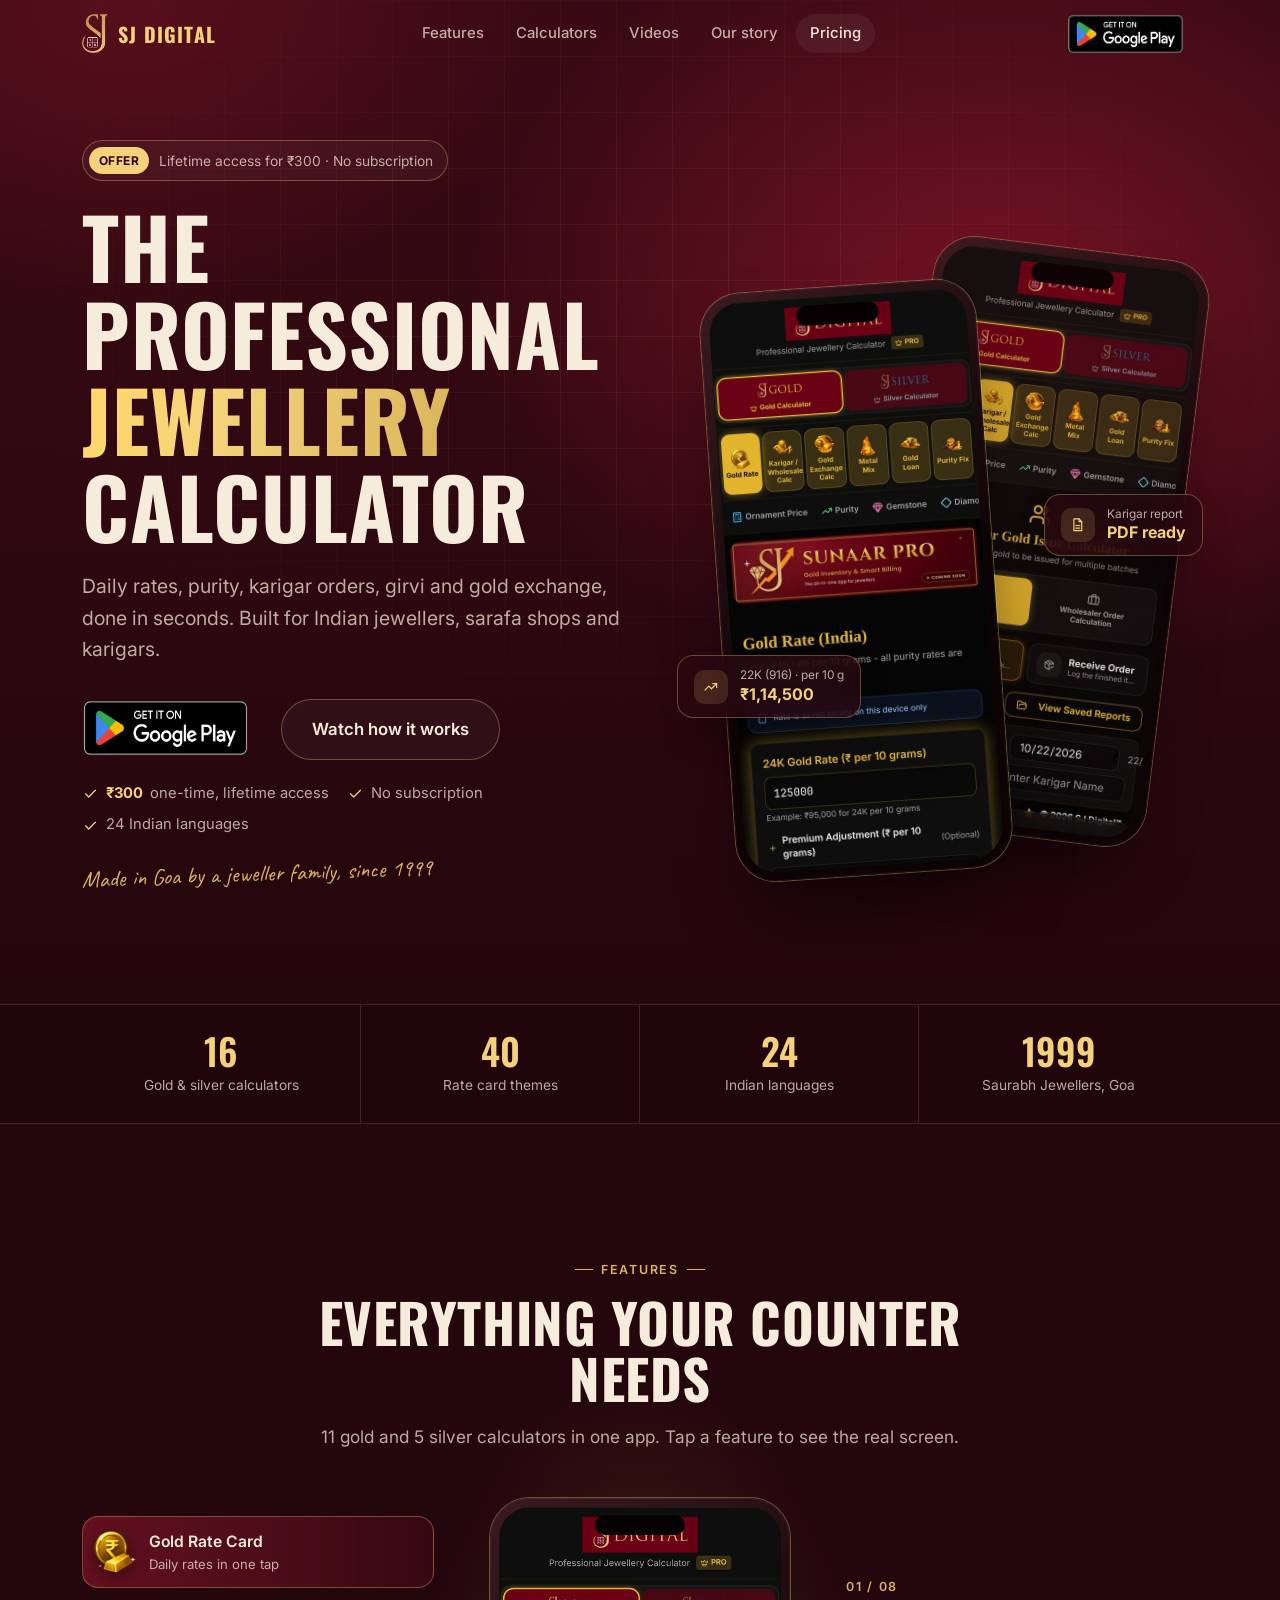
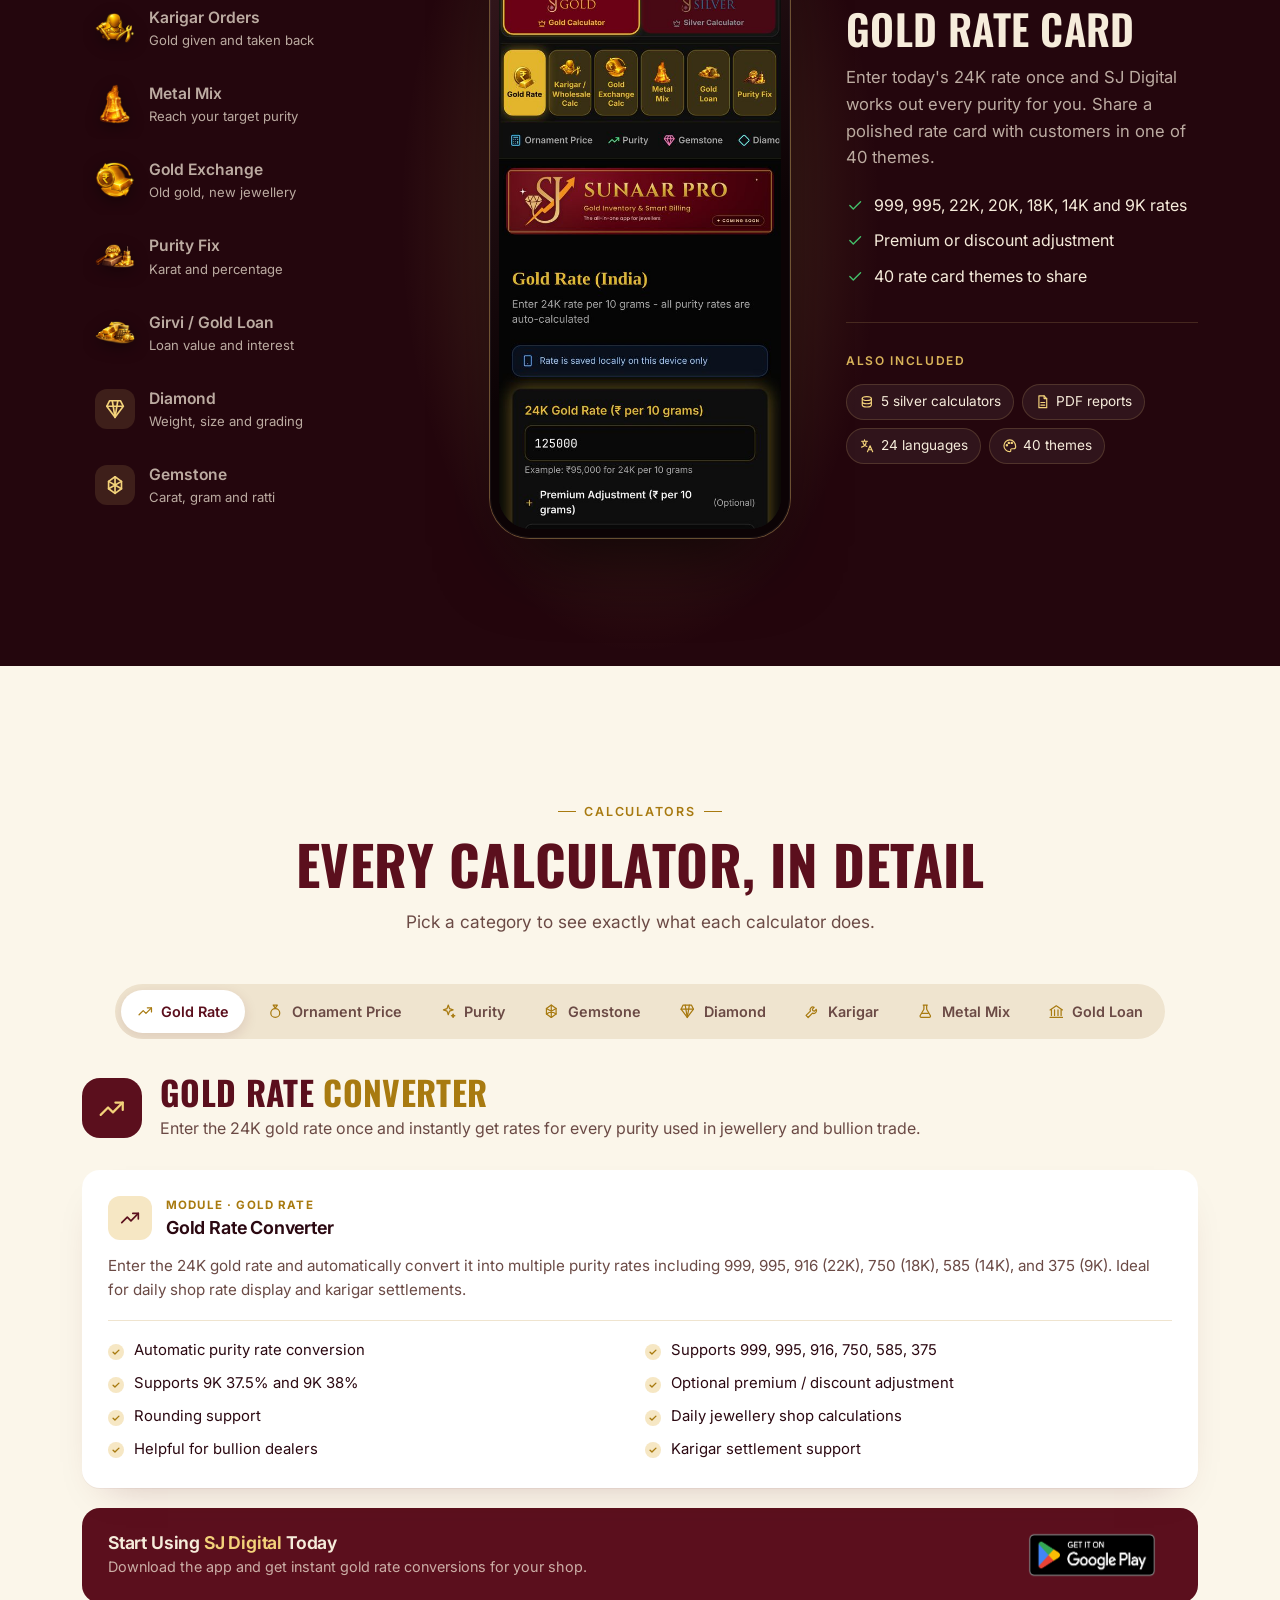
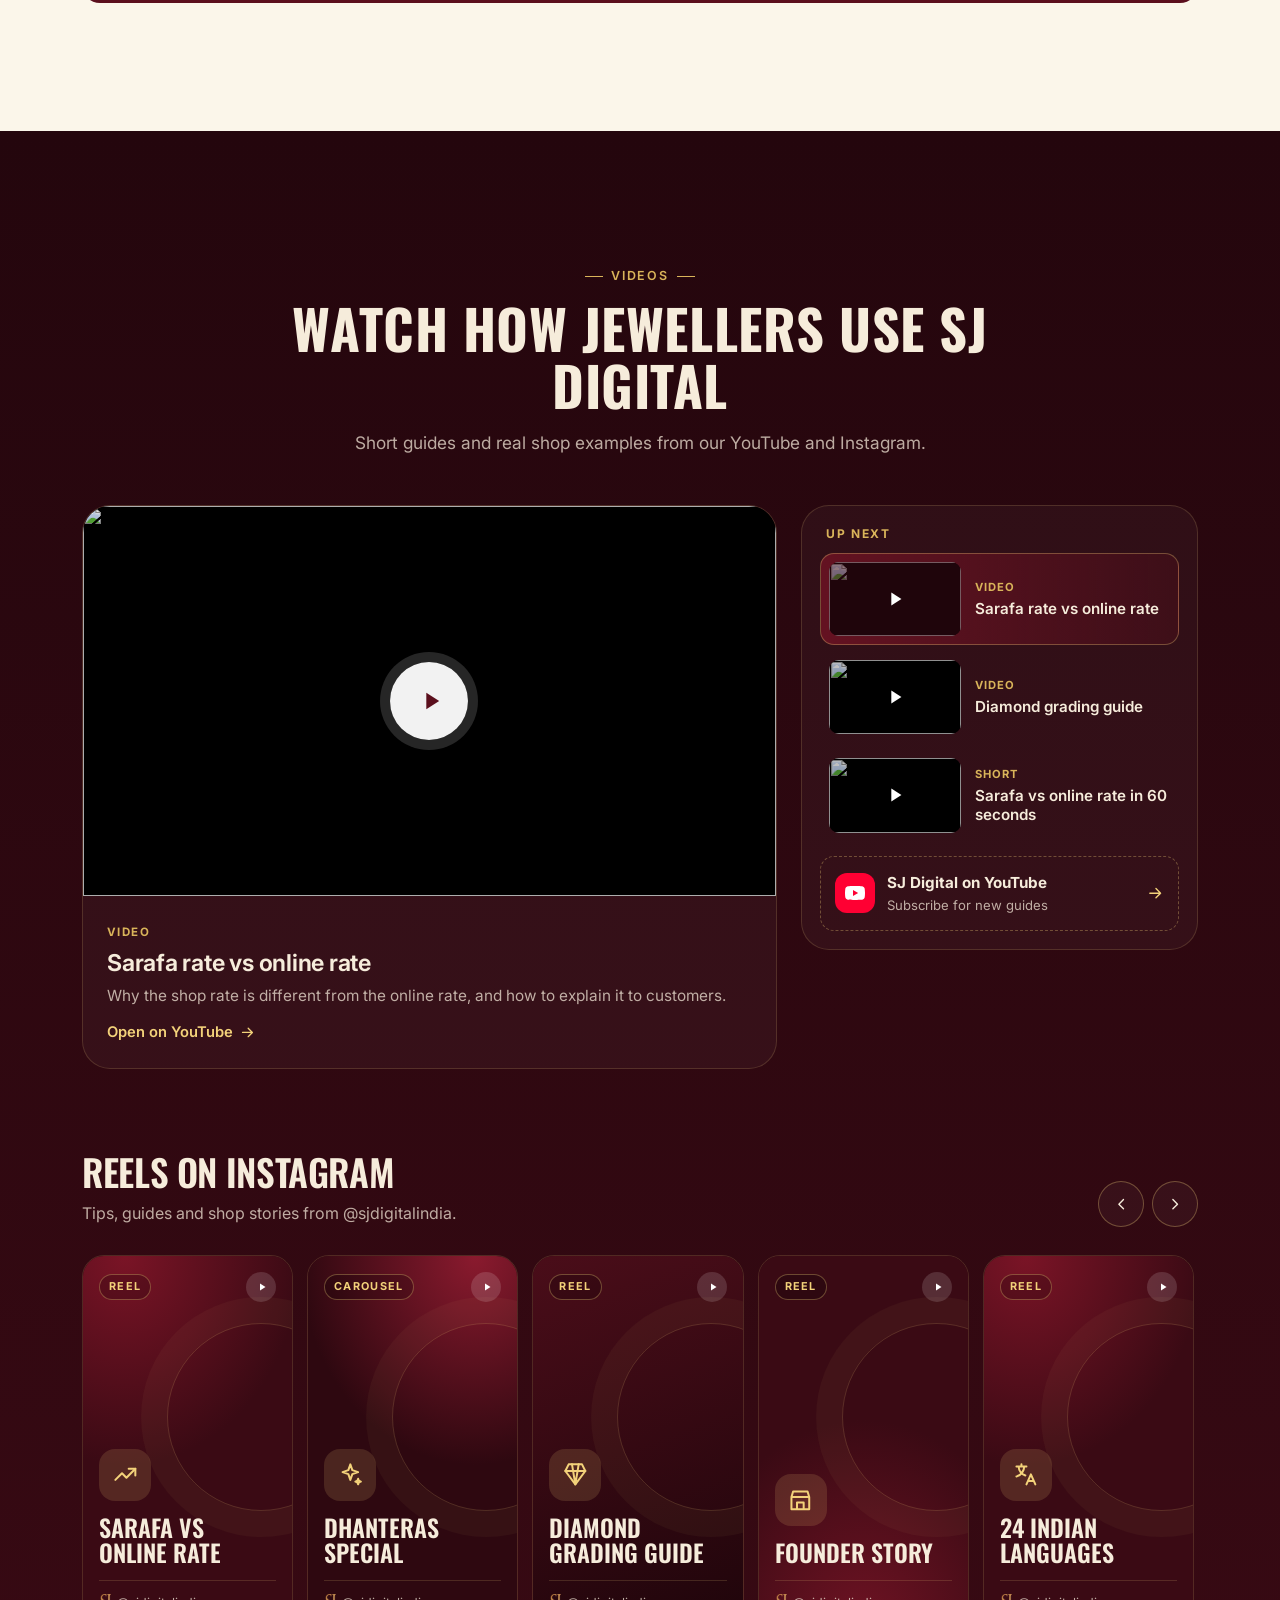
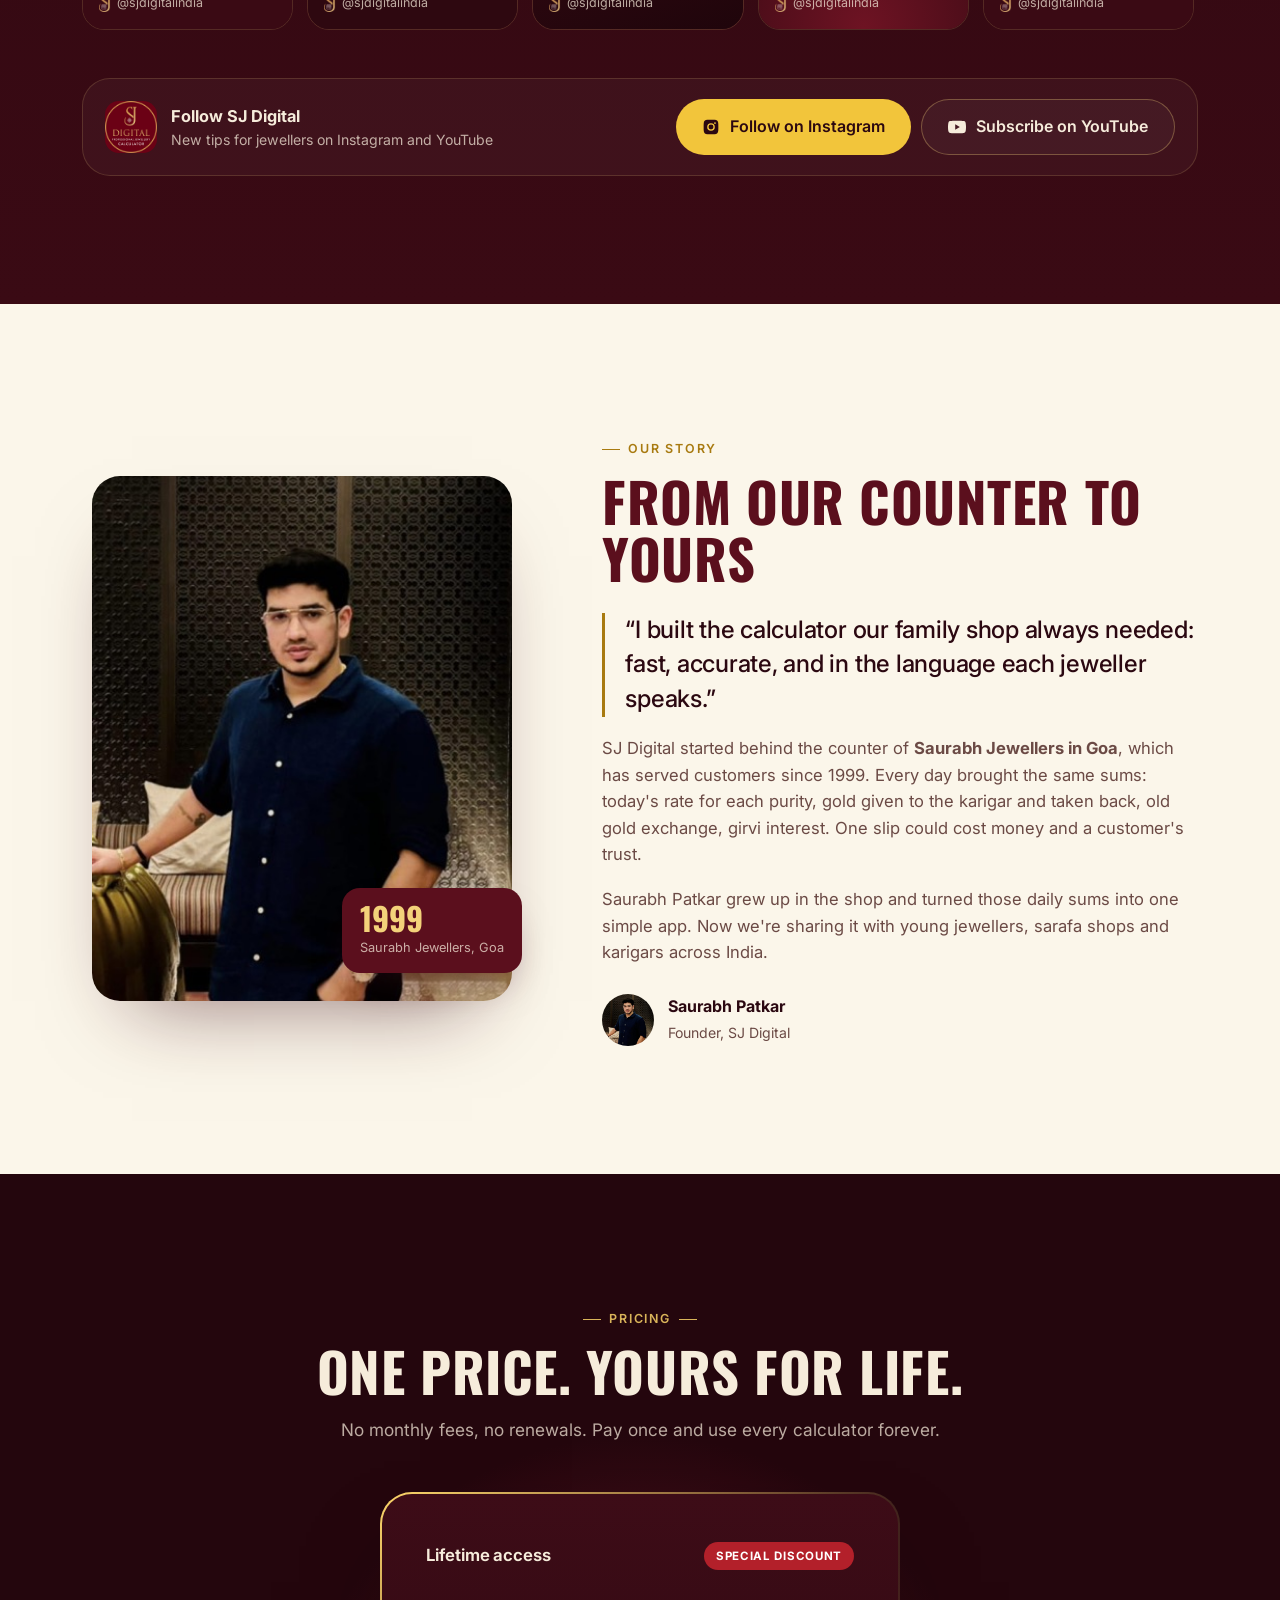
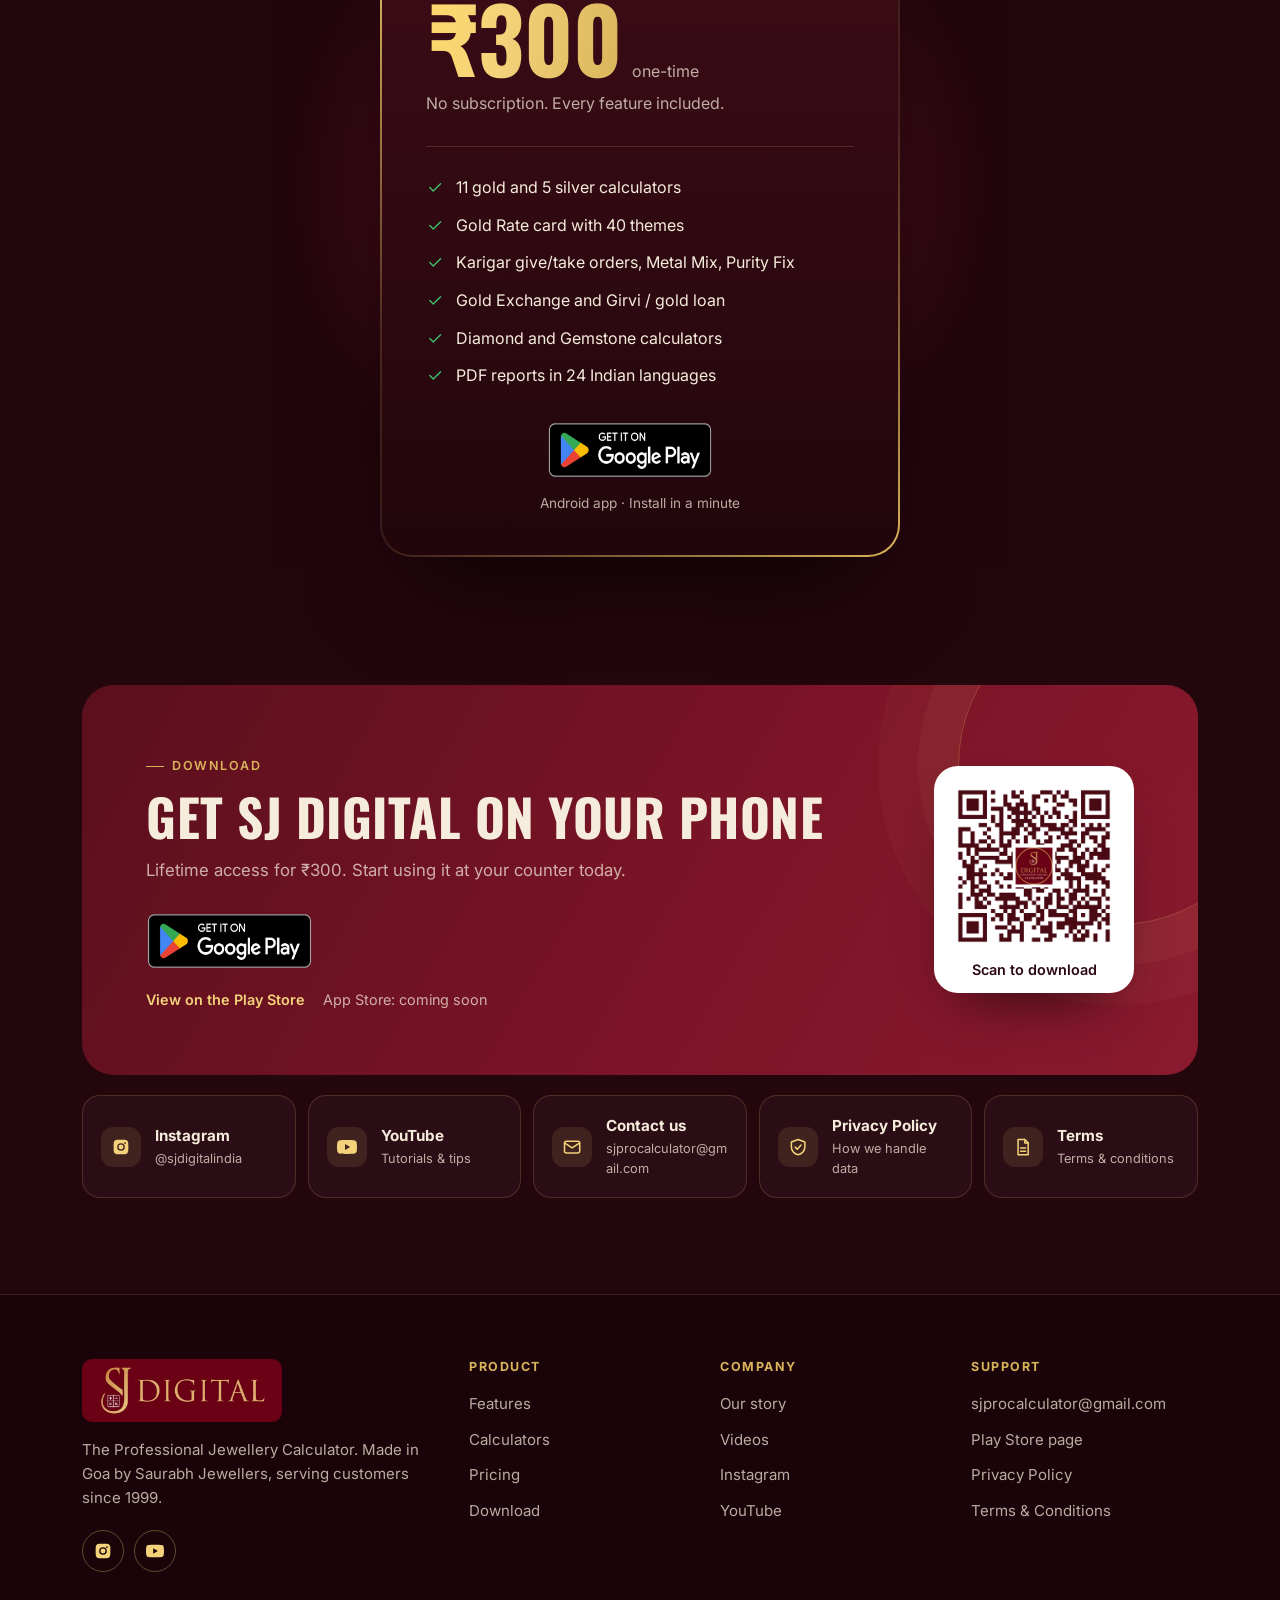
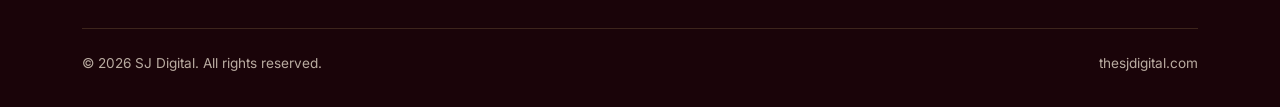
==== commit 1996bc54: "Featured video player with playlist, Instagram reels strip, and app screenshots cropped from the top" ====
--- a/index.html
+++ b/index.html
@@ -369,46 +369,93 @@
        VIDEOS
     ============================================================ */
     .videos { background: linear-gradient(180deg, var(--night), var(--maroon-deep)); }
-    .yt-grid { display: grid; gap: 20px; }
-    @media (min-width: 900px) { .yt-grid { grid-template-columns: 1fr 1fr .58fr; align-items: start; } }
-    .yt-card { border-radius: var(--r-lg); overflow: hidden; background: var(--surface); border: 1px solid var(--line); display: flex; flex-direction: column; }
-    .yt-frame { position: relative; aspect-ratio: 16 / 9; background: #000; }
-    .yt-card.short { max-width: 340px; width: 100%; margin: 0 auto; }
-    .yt-card.short .yt-frame { aspect-ratio: 9 / 16; }
-    @media (min-width: 900px) { .yt-card.short { max-width: none; grid-row: span 1; } }
-    .yt-frame iframe { position: absolute; inset: 0; width: 100%; height: 100%; border: 0; }
-    .yt-play { position: absolute; inset: 0; width: 100%; height: 100%; border: 0; padding: 0; cursor: pointer; background: #000; display: block; }
-    .yt-play img { width: 100%; height: 100%; object-fit: cover; opacity: .85; transition: opacity .25s, transform .5s; }
-    .yt-play:hover img { opacity: 1; transform: scale(1.03); }
-    .yt-play .icon { position: absolute; top: 50%; left: 50%; transform: translate(-50%, -50%); width: 64px; height: 64px; border-radius: 50%; background: rgba(255,255,255,.92); display: grid; place-items: center; transition: transform .2s; box-shadow: 0 10px 30px rgba(0,0,0,.4); }
-    .yt-play:hover .icon { transform: translate(-50%, -50%) scale(1.08); }
-    .yt-play .icon svg { width: 24px; height: 24px; fill: var(--maroon); margin-left: 3px; }
-    .yt-info { padding: 18px 20px 22px; }
-    .yt-info .kind { font-size: .72rem; font-weight: 700; letter-spacing: .1em; text-transform: uppercase; color: var(--gold-muted); }
-    .yt-info h3 { font-size: 1.08rem; margin-top: 6px; }
-    .text-link { display: inline-flex; align-items: center; gap: 6px; color: var(--gold); font-weight: 600; font-size: .92rem; margin-top: 10px; }
+    .text-link { display: inline-flex; align-items: center; gap: 6px; color: var(--gold); font-weight: 600; font-size: .92rem; white-space: nowrap; }
     .text-link:hover { color: var(--gold-bright); }
+    .text-link .i { transition: transform .2s; }
     .text-link:hover .i { transform: translateX(2px); }
-    .text-link .i { transition: transform .2s; }
-
-    .ig-top { display: flex; flex-wrap: wrap; align-items: end; justify-content: space-between; gap: 16px; margin: 80px 0 24px; }
-    .ig-top h3 { font-family: var(--font-head); text-transform: uppercase; font-size: clamp(1.6rem, 4vw, 2.3rem); font-weight: 600; }
-    .ig-top p { color: var(--text-dim); margin-top: 6px; }
-    .ig-grid { display: grid; grid-template-columns: repeat(2, 1fr); gap: 14px; }
-    @media (min-width: 760px) { .ig-grid { grid-template-columns: repeat(4, 1fr); gap: 18px; } }
-    .ig-card { position: relative; display: block; border-radius: var(--r-md); overflow: hidden; aspect-ratio: 4 / 5; border: 1px solid var(--line); background: radial-gradient(circle at 50% 30%, var(--maroon-hi-2), var(--maroon-deep) 75%); }
-    .ig-card img { position: absolute; inset: 0; margin: auto; width: 58%; height: auto; max-height: 60%; object-fit: contain; top: -18%; filter: drop-shadow(0 10px 18px rgba(0,0,0,.45)); transition: transform .5s; }
-    .ig-card img.cover { width: 100%; height: 100%; max-height: none; top: 0; object-fit: cover; object-position: center top; filter: none; }
-    .ig-card:hover img { transform: scale(1.05); }
-    .ig-card .shade { position: absolute; inset: 0; background: linear-gradient(180deg, transparent 40%, rgba(20,3,7,.92)); }
-    .ig-card .meta { position: absolute; left: 0; right: 0; bottom: 0; padding: 16px; }
-    .ig-card .type { font-size: .7rem; font-weight: 700; letter-spacing: .1em; text-transform: uppercase; color: var(--gold); }
-    .ig-card h4 { font-size: .98rem; margin-top: 4px; color: #fff; }
-    .ig-card .go { display: inline-flex; align-items: center; gap: 6px; font-size: .82rem; color: var(--text-dim); margin-top: 6px; transition: color .2s; }
-    .ig-card:hover .go { color: var(--gold); }
-    .ig-card .play { position: absolute; top: 12px; right: 12px; width: 30px; height: 30px; border-radius: 50%; background: rgba(0,0,0,.45); display: grid; place-items: center; color: #fff; }
-    .ig-card .play svg { width: 12px; height: 12px; fill: currentColor; margin-left: 2px; }
-    .social-cta { display: flex; flex-wrap: wrap; justify-content: center; gap: 12px; margin-top: 48px; }
+
+    /* featured player + playlist */
+    .vp { display: grid; gap: 20px; }
+    @media (min-width: 980px) { .vp { grid-template-columns: 1.75fr 1fr; gap: 24px; align-items: start; } }
+    .vp-main { border-radius: var(--r-lg); overflow: hidden; background: var(--surface); border: 1px solid var(--line); }
+    .vp-frame { position: relative; aspect-ratio: 16 / 9; background: #000; }
+    .vp-frame iframe { position: absolute; inset: 0; width: 100%; height: 100%; border: 0; }
+    .vp-play { position: absolute; inset: 0; border: 0; padding: 0; cursor: pointer; background: #000; width: 100%; height: 100%; }
+    .vp-play img { width: 100%; height: 100%; object-fit: cover; opacity: .9; transition: opacity .3s, transform .6s; }
+    .vp-play:hover img { opacity: 1; transform: scale(1.02); }
+    .vp-big-play { position: absolute; top: 50%; left: 50%; transform: translate(-50%, -50%); width: 78px; height: 78px; border-radius: 50%; display: grid; place-items: center; background: rgba(255,255,255,.95); box-shadow: 0 0 0 10px rgba(255,255,255,.15), 0 16px 40px rgba(0,0,0,.45); transition: transform .25s; }
+    .vp-play:hover .vp-big-play { transform: translate(-50%, -50%) scale(1.07); }
+    .vp-big-play svg { width: 28px; height: 28px; fill: var(--maroon); margin-left: 4px; }
+    .vp-caption { display: flex; flex-wrap: wrap; align-items: flex-end; justify-content: space-between; gap: 12px 24px; padding: 22px 24px 24px; }
+    .vp-kind { font-size: .72rem; font-weight: 700; letter-spacing: .12em; text-transform: uppercase; color: var(--gold-muted); }
+    .vp-caption h3 { font-size: clamp(1.15rem, 2.6vw, 1.45rem); margin-top: 6px; }
+    .vp-caption p { color: var(--text-dim); margin-top: 6px; max-width: 46em; font-size: .96rem; }
+
+    .vp-list { border-radius: var(--r-lg); background: var(--surface); border: 1px solid var(--line); padding: 18px; }
+    .vp-list h4 { font-size: .75rem; font-weight: 700; letter-spacing: .14em; text-transform: uppercase; color: var(--gold-muted); padding: 2px 6px 12px; }
+    .vp-list ul { list-style: none; display: grid; gap: 6px; }
+    .vp-item { width: 100%; display: flex; gap: 14px; align-items: center; text-align: left; cursor: pointer; color: var(--text); background: transparent; border: 1px solid transparent; border-radius: 14px; padding: 8px; transition: background .2s, border-color .2s; }
+    .vp-item:hover { background: var(--surface-2); }
+    .vp-item.active { background: linear-gradient(90deg, rgba(122,20,38,.7), rgba(91,15,29,.3)); border-color: var(--line-strong); }
+    .vp-thumb { position: relative; flex-shrink: 0; width: 132px; aspect-ratio: 16 / 9; border-radius: 10px; overflow: hidden; background: #000; }
+    .vp-thumb img { width: 100%; height: 100%; object-fit: cover; }
+    .vp-mini-play { position: absolute; inset: 0; display: grid; place-items: center; background: rgba(0,0,0,.25); }
+    .vp-mini-play svg { width: 22px; height: 22px; fill: #fff; }
+    .vp-item.active .vp-mini-play { background: rgba(58,10,20,.55); }
+    .vp-meta small { display: block; font-size: .7rem; font-weight: 700; letter-spacing: .1em; text-transform: uppercase; color: var(--gold-muted); }
+    .vp-meta b { display: block; font-weight: 600; font-size: .95rem; line-height: 1.3; margin-top: 2px; }
+    .vp-channel { display: flex; align-items: center; gap: 12px; margin-top: 14px; padding: 14px; border-radius: 14px; border: 1px dashed var(--line-strong); transition: border-color .2s, background .2s; }
+    .vp-channel:hover { border-color: var(--gold); background: var(--surface-2); }
+    .vp-channel-ico { width: 40px; height: 40px; border-radius: 12px; display: grid; place-items: center; background: #ff0033; color: #fff; flex-shrink: 0; }
+    .vp-channel-ico svg { width: 20px; height: 20px; }
+    .vp-channel b { display: block; font-size: .95rem; }
+    .vp-channel small { display: block; font-size: .82rem; color: var(--text-dim); }
+    .vp-channel > .i { margin-left: auto; color: var(--gold); }
+
+    /* reels strip */
+    .reels-head { display: flex; align-items: end; justify-content: space-between; gap: 20px; margin: 80px 0 24px; }
+    .reels-head h3 { font-family: var(--font-head); text-transform: uppercase; font-size: clamp(1.6rem, 4vw, 2.3rem); font-weight: 600; }
+    .reels-head p { color: var(--text-dim); margin-top: 6px; }
+    .car-btns { display: none; gap: 8px; }
+    @media (min-width: 760px) { .car-btns { display: flex; } }
+    .car-btns button { width: 46px; height: 46px; border-radius: 50%; border: 1px solid var(--line-strong); background: var(--surface); color: var(--text); cursor: pointer; display: grid; place-items: center; transition: border-color .2s, color .2s; }
+    .car-btns button:hover { border-color: var(--gold); color: var(--gold); }
+    .reels { display: grid; grid-auto-flow: column; grid-auto-columns: 58%; gap: 14px; overflow-x: auto; scroll-snap-type: x mandatory; scrollbar-width: none; padding: 4px 2px 8px; }
+    .reels::-webkit-scrollbar { display: none; }
+    @media (min-width: 560px) { .reels { grid-auto-columns: 34%; } }
+    @media (min-width: 900px) { .reels { grid-auto-columns: calc((100% - 56px) / 5); gap: 14px; } }
+    .reel {
+      scroll-snap-align: start; position: relative; aspect-ratio: 9 / 16; border-radius: 22px; overflow: hidden;
+      display: flex; flex-direction: column; padding: 16px; isolation: isolate;
+      border: 1px solid var(--line); transition: transform .3s, border-color .3s;
+    }
+    .reel::before { content: ""; position: absolute; inset: 0; z-index: -1; transition: transform .6s; }
+    .reel::after { content: ""; position: absolute; right: -30%; top: 18%; width: 90%; aspect-ratio: 1; border-radius: 50%; border: 1px solid rgba(243,210,122,.18); box-shadow: 0 0 0 26px rgba(243,210,122,.04); z-index: -1; }
+    .reel.tone-0::before { background: radial-gradient(120% 80% at 20% 0%, var(--maroon-hi-2), var(--maroon-deep) 70%); }
+    .reel.tone-1::before { background: radial-gradient(120% 80% at 80% 0%, #8a1a2e, #2e0810 70%); }
+    .reel.tone-2::before { background: linear-gradient(160deg, #4a0d19, #1f050b); }
+    .reel.tone-3::before { background: radial-gradient(120% 80% at 50% 100%, var(--maroon-hi), var(--maroon-deep) 70%); }
+    .reel:hover { transform: translateY(-4px); border-color: var(--line-strong); }
+    .reel:hover::before { transform: scale(1.06); }
+    .reel-top { display: flex; align-items: center; justify-content: space-between; }
+    .reel-kind { font-size: .68rem; font-weight: 700; letter-spacing: .12em; text-transform: uppercase; color: var(--gold); border: 1px solid var(--line-strong); padding: 3px 9px; border-radius: 999px; background: rgba(0,0,0,.2); }
+    .reel-play { width: 30px; height: 30px; border-radius: 50%; display: grid; place-items: center; background: rgba(255,255,255,.14); }
+    .reel-play svg { width: 12px; height: 12px; fill: #fff; margin-left: 2px; }
+    .reel-icon { margin-top: auto; width: 52px; height: 52px; border-radius: 16px; display: grid; place-items: center; background: rgba(243,210,122,.14); color: var(--gold); font-size: 1.45rem; }
+    .reel-title { margin-top: 14px; font-family: var(--font-head); text-transform: uppercase; font-weight: 600; font-size: clamp(1.25rem, 2.2vw, 1.5rem); line-height: 1.08; color: var(--text); }
+    .reel-foot { display: flex; align-items: center; gap: 6px; margin-top: 14px; padding-top: 12px; border-top: 1px solid var(--line); font-size: .78rem; color: var(--text-dim); }
+    .reel-foot img { width: 12px; height: auto; }
+
+    /* channel bar */
+    .channel-bar { display: flex; flex-wrap: wrap; align-items: center; justify-content: space-between; gap: 18px; margin-top: 40px; padding: 20px 22px; border-radius: var(--r-lg); background: var(--surface); border: 1px solid var(--line); }
+    .channel-id { display: flex; align-items: center; gap: 14px; }
+    .channel-id img { width: 52px; height: 52px; border-radius: 14px; }
+    .channel-id b { display: block; font-size: 1.02rem; }
+    .channel-id span { display: block; font-size: .88rem; color: var(--text-dim); }
+    .channel-btns { display: flex; flex-wrap: wrap; gap: 10px; }
+    .channel-btns .bi { display: inline-grid; width: 18px; height: 18px; }
+    .channel-btns .bi svg { width: 18px; height: 18px; }
+    @media (max-width: 559px) { .channel-btns, .channel-btns .btn { width: 100%; } }
 
     /* ============================================================
        STORY
@@ -1098,115 +1145,63 @@
 ============================================================ -->
 <section class="videos pad" id="videos" aria-labelledby="videos-title">
   <div class="wrap">
-    <div class="sec-head reveal">
+    <div class="sec-head center reveal">
       <span class="kicker">Videos</span>
       <h2 id="videos-title">Watch how jewellers use SJ Digital</h2>
       <p>Short guides and real shop examples from our YouTube and Instagram.</p>
     </div>
 
-    <div class="yt-grid">
-      <article class="yt-card reveal">
-        <div class="yt-frame" data-yt="2yUw1FqlMYU" data-title="Sarafa rate vs online rate">
-          <button class="yt-play" type="button" aria-label="Play video: Sarafa rate vs online rate">
-            <img src="https://i.ytimg.com/vi/2yUw1FqlMYU/hqdefault.jpg" alt="" loading="lazy" width="480" height="360" />
-            <span class="icon" aria-hidden="true"><svg viewBox="0 0 24 24"><path d="M8 5v14l11-7z"/></svg></span>
+    <div class="vp reveal" id="vp">
+      <div class="vp-main">
+        <div class="vp-frame" id="vp-frame">
+          <button class="vp-play" type="button" id="vp-play" aria-label="Play video: Sarafa rate vs online rate">
+            <img id="vp-poster" src="https://i.ytimg.com/vi/2yUw1FqlMYU/hqdefault.jpg" alt="" width="480" height="360" />
+            <span class="vp-big-play"><svg viewBox="0 0 24 24" aria-hidden="true"><path d="M8 5v14l11-7z"/></svg></span>
           </button>
         </div>
-        <div class="yt-info">
-          <div class="kind">YouTube</div>
-          <h3>Sarafa rate vs online rate</h3>
-          <a class="text-link" href="https://www.youtube.com/watch?v=2yUw1FqlMYU" target="_blank" rel="noopener">Watch on YouTube <svg class="i" aria-hidden="true"><use href="#i-arrow"/></svg></a>
-        </div>
-      </article>
-
-      <article class="yt-card reveal">
-        <div class="yt-frame" data-yt="Zh8IT24tmdY" data-title="Diamond grading guide">
-          <button class="yt-play" type="button" aria-label="Play video: Diamond grading guide">
-            <img src="https://i.ytimg.com/vi/Zh8IT24tmdY/hqdefault.jpg" alt="" loading="lazy" width="480" height="360" />
-            <span class="icon" aria-hidden="true"><svg viewBox="0 0 24 24"><path d="M8 5v14l11-7z"/></svg></span>
-          </button>
-        </div>
-        <div class="yt-info">
-          <div class="kind">YouTube</div>
-          <h3>Diamond grading guide</h3>
-          <a class="text-link" href="https://www.youtube.com/watch?v=Zh8IT24tmdY" target="_blank" rel="noopener">Watch on YouTube <svg class="i" aria-hidden="true"><use href="#i-arrow"/></svg></a>
-        </div>
-      </article>
-
-      <article class="yt-card short reveal">
-        <div class="yt-frame" data-yt="H05Z6Y0s5R8" data-title="SJ Digital short">
-          <button class="yt-play" type="button" aria-label="Play YouTube Short">
-            <img src="https://i.ytimg.com/vi/H05Z6Y0s5R8/hqdefault.jpg" alt="" loading="lazy" width="480" height="360" />
-            <span class="icon" aria-hidden="true"><svg viewBox="0 0 24 24"><path d="M8 5v14l11-7z"/></svg></span>
-          </button>
-        </div>
-        <div class="yt-info">
-          <div class="kind">YouTube Short</div>
-          <h3>Quick tip</h3>
-          <a class="text-link" href="https://www.youtube.com/shorts/H05Z6Y0s5R8" target="_blank" rel="noopener">Watch on YouTube <svg class="i" aria-hidden="true"><use href="#i-arrow"/></svg></a>
-        </div>
-      </article>
-    </div>
-
-    <div class="ig-top">
+        <div class="vp-caption">
+          <div>
+            <span class="vp-kind" id="vp-kind">Video</span>
+            <h3 id="vp-title">Sarafa rate vs online rate</h3>
+            <p id="vp-desc">Why the shop rate is different from the online rate, and how to explain it to customers.</p>
+          </div>
+          <a class="text-link" id="vp-link" href="https://www.youtube.com/watch?v=2yUw1FqlMYU" target="_blank" rel="noopener">Open on YouTube <svg class="i" aria-hidden="true"><use href="#i-arrow"/></svg></a>
+        </div>
+      </div>
+      <aside class="vp-list" aria-label="More videos">
+        <h4>Up next</h4>
+        <ul><li><button class="vp-item active" type="button" data-vid="2yUw1FqlMYU" data-title="Sarafa rate vs online rate" data-desc="Why the shop rate is different from the online rate, and how to explain it to customers." data-kind="Video" data-url="https://www.youtube.com/watch?v=2yUw1FqlMYU" aria-pressed="true"><span class="vp-thumb"><img src="https://i.ytimg.com/vi/2yUw1FqlMYU/mqdefault.jpg" alt="" width="320" height="180" loading="lazy" /><span class="vp-mini-play"><svg viewBox="0 0 24 24" aria-hidden="true"><path d="M8 5v14l11-7z"/></svg></span></span><span class="vp-meta"><small>Video</small><b>Sarafa rate vs online rate</b></span></button></li><li><button class="vp-item" type="button" data-vid="Zh8IT24tmdY" data-title="Diamond grading guide" data-desc="A simple guide to grading diamonds that you can share with customers." data-kind="Video" data-url="https://www.youtube.com/watch?v=Zh8IT24tmdY" aria-pressed="false"><span class="vp-thumb"><img src="https://i.ytimg.com/vi/Zh8IT24tmdY/mqdefault.jpg" alt="" width="320" height="180" loading="lazy" /><span class="vp-mini-play"><svg viewBox="0 0 24 24" aria-hidden="true"><path d="M8 5v14l11-7z"/></svg></span></span><span class="vp-meta"><small>Video</small><b>Diamond grading guide</b></span></button></li><li><button class="vp-item" type="button" data-vid="H05Z6Y0s5R8" data-title="Sarafa vs online rate in 60 seconds" data-desc="The quick version, made for sharing on WhatsApp and Instagram." data-kind="Short" data-url="https://www.youtube.com/shorts/H05Z6Y0s5R8" aria-pressed="false"><span class="vp-thumb"><img src="https://i.ytimg.com/vi/H05Z6Y0s5R8/mqdefault.jpg" alt="" width="320" height="180" loading="lazy" /><span class="vp-mini-play"><svg viewBox="0 0 24 24" aria-hidden="true"><path d="M8 5v14l11-7z"/></svg></span></span><span class="vp-meta"><small>Short</small><b>Sarafa vs online rate in 60 seconds</b></span></button></li></ul>
+        <a class="vp-channel" href="https://www.youtube.com/channel/UCqa9RBY2n3VKi9FDEdBWlUg?sub_confirmation=1" target="_blank" rel="noopener">
+          <span class="vp-channel-ico"><svg viewBox="0 0 24 24" fill="currentColor" aria-hidden="true"><path d="M23.5 6.2a3 3 0 0 0-2.1-2.1C19.5 3.6 12 3.6 12 3.6s-7.5 0-9.4.5A3 3 0 0 0 .5 6.2 31 31 0 0 0 0 12a31 31 0 0 0 .5 5.8 3 3 0 0 0 2.1 2.1c1.9.5 9.4.5 9.4.5s7.5 0 9.4-.5a3 3 0 0 0 2.1-2.1A31 31 0 0 0 24 12a31 31 0 0 0-.5-5.8zM9.6 15.6V8.4l6.2 3.6-6.2 3.6z"/></svg></span>
+          <span><b>SJ Digital on YouTube</b><small>Subscribe for new guides</small></span>
+          <svg class="i" aria-hidden="true"><use href="#i-arrow"/></svg>
+        </a>
+      </aside>
+    </div>
+
+    <div class="reels-head">
       <div>
-        <h3>On Instagram</h3>
-        <p>Reels and posts from @sjdigitalindia</p>
-      </div>
-      <a class="text-link" href="https://www.instagram.com/sjdigitalindia/" target="_blank" rel="noopener">View profile <svg class="i" aria-hidden="true"><use href="#i-arrow"/></svg></a>
-    </div>
-    <div class="ig-grid">
-      <a class="ig-card reveal" href="https://www.instagram.com/reel/DfaSAAAEUmi/" target="_blank" rel="noopener">
-        <img src="assets/icons/gold-rate.png" alt="" loading="lazy" width="200" height="203" />
-        <span class="shade"></span><span class="play" aria-hidden="true"><svg viewBox="0 0 24 24"><path d="M8 5v14l11-7z"/></svg></span>
-        <span class="meta"><span class="type">Reel</span><h4>Sarafa vs online rate</h4><span class="go">Watch on Instagram <svg class="i" aria-hidden="true"><use href="#i-arrow"/></svg></span></span>
-      </a>
-      <a class="ig-card reveal" href="https://www.instagram.com/p/DfYsqu7Epri/" target="_blank" rel="noopener">
-        <img src="assets/icons/gold-exchange.png" alt="" loading="lazy" width="200" height="188" />
-        <span class="shade"></span>
-        <span class="meta"><span class="type">Carousel</span><h4>Dhanteras special</h4><span class="go">View on Instagram <svg class="i" aria-hidden="true"><use href="#i-arrow"/></svg></span></span>
-      </a>
-      <a class="ig-card reveal" href="https://www.instagram.com/reel/De9U3LNlMLw/" target="_blank" rel="noopener">
-        <img class="cover" src="assets/screens/diamond-calculator.jpg" alt="" loading="lazy" width="540" height="1108" />
-        <span class="shade"></span><span class="play" aria-hidden="true"><svg viewBox="0 0 24 24"><path d="M8 5v14l11-7z"/></svg></span>
-        <span class="meta"><span class="type">Reel</span><h4>Diamond grading guide</h4><span class="go">Watch on Instagram <svg class="i" aria-hidden="true"><use href="#i-arrow"/></svg></span></span>
-      </a>
-      <a class="ig-card reveal" href="https://www.instagram.com/reel/DeuWU81h-Z7/" target="_blank" rel="noopener">
-        <img class="cover" src="assets/founder-saurabh.jpg" alt="" loading="lazy" width="405" height="900" />
-        <span class="shade"></span><span class="play" aria-hidden="true"><svg viewBox="0 0 24 24"><path d="M8 5v14l11-7z"/></svg></span>
-        <span class="meta"><span class="type">Reel</span><h4>Founder story</h4><span class="go">Watch on Instagram <svg class="i" aria-hidden="true"><use href="#i-arrow"/></svg></span></span>
-      </a>
-      <a class="ig-card reveal" href="https://www.instagram.com/reel/Dew9wmuhexS/" target="_blank" rel="noopener">
-        <img src="assets/sj-monogram.png" alt="" loading="lazy" width="193" height="294" style="width:34%" />
-        <span class="shade"></span><span class="play" aria-hidden="true"><svg viewBox="0 0 24 24"><path d="M8 5v14l11-7z"/></svg></span>
-        <span class="meta"><span class="type">Reel</span><h4>24 Indian languages</h4><span class="go">Watch on Instagram <svg class="i" aria-hidden="true"><use href="#i-arrow"/></svg></span></span>
-      </a>
-      <a class="ig-card reveal" href="https://www.instagram.com/reel/De0v2VJhkEi/" target="_blank" rel="noopener">
-        <img src="assets/icons/karigar.png" alt="" loading="lazy" width="200" height="151" />
-        <span class="shade"></span><span class="play" aria-hidden="true"><svg viewBox="0 0 24 24"><path d="M8 5v14l11-7z"/></svg></span>
-        <span class="meta"><span class="type">Reel</span><h4>Karigar calculator</h4><span class="go">Watch on Instagram <svg class="i" aria-hidden="true"><use href="#i-arrow"/></svg></span></span>
-      </a>
-      <a class="ig-card reveal" href="https://www.instagram.com/p/De9XAxJCHfw/" target="_blank" rel="noopener">
-        <img class="cover" src="assets/splash.jpg" alt="" loading="lazy" width="563" height="1000" />
-        <span class="shade"></span>
-        <span class="meta"><span class="type">Carousel</span><h4>All features</h4><span class="go">View on Instagram <svg class="i" aria-hidden="true"><use href="#i-arrow"/></svg></span></span>
-      </a>
-      <a class="ig-card reveal" href="https://www.instagram.com/sjdigitalindia/" target="_blank" rel="noopener">
-        <img src="assets/icons/purity-fix.png" alt="" loading="lazy" width="200" height="120" />
-        <span class="shade"></span>
-        <span class="meta"><span class="type">Profile</span><h4>More on @sjdigitalindia</h4><span class="go">Open Instagram <svg class="i" aria-hidden="true"><use href="#i-arrow"/></svg></span></span>
-      </a>
-    </div>
-
-    <div class="social-cta">
-      <a class="btn btn-gold" href="https://www.instagram.com/sjdigitalindia/" target="_blank" rel="noopener">
-        <svg width="18" height="18" viewBox="0 0 24 24" fill="currentColor" aria-hidden="true"><path d="M12 2.2c3.2 0 3.6 0 4.8.1 3.2.1 4.8 1.7 4.9 4.9.1 1.3.1 1.6.1 4.8s0 3.6-.1 4.8c-.1 3.2-1.7 4.8-4.9 4.9-1.3.1-1.6.1-4.8.1s-3.6 0-4.8-.1c-3.3-.1-4.8-1.7-4.9-4.9C2.2 15.6 2.2 15.2 2.2 12s0-3.6.1-4.8C2.4 3.9 3.9 2.4 7.2 2.3 8.4 2.2 8.8 2.2 12 2.2zm0 4.7a5.1 5.1 0 1 0 0 10.2 5.1 5.1 0 0 0 0-10.2zm0 8.4a3.3 3.3 0 1 1 0-6.6 3.3 3.3 0 0 1 0 6.6zm5.3-9.8a1.2 1.2 0 1 0 0 2.4 1.2 1.2 0 0 0 0-2.4z"/></svg>
-        Follow us on Instagram
-      </a>
-      <a class="btn btn-ghost" href="https://www.youtube.com/channel/UCqa9RBY2n3VKi9FDEdBWlUg?sub_confirmation=1" target="_blank" rel="noopener">
-        <svg width="20" height="20" viewBox="0 0 24 24" fill="currentColor" aria-hidden="true"><path d="M23.5 6.2a3 3 0 0 0-2.1-2.1C19.5 3.6 12 3.6 12 3.6s-7.5 0-9.4.5A3 3 0 0 0 .5 6.2 31 31 0 0 0 0 12a31 31 0 0 0 .5 5.8 3 3 0 0 0 2.1 2.1c1.9.5 9.4.5 9.4.5s7.5 0 9.4-.5a3 3 0 0 0 2.1-2.1A31 31 0 0 0 24 12a31 31 0 0 0-.5-5.8zM9.6 15.6V8.4l6.2 3.6-6.2 3.6z"/></svg>
-        Subscribe on YouTube
-      </a>
+        <h3>Reels on Instagram</h3>
+        <p>Tips, guides and shop stories from @sjdigitalindia.</p>
+      </div>
+      <div class="car-btns">
+        <button type="button" data-reels="-1" aria-label="Previous reels"><svg class="i" aria-hidden="true"><use href="#i-left"/></svg></button>
+        <button type="button" data-reels="1" aria-label="Next reels"><svg class="i" aria-hidden="true"><use href="#i-right"/></svg></button>
+      </div>
+    </div>
+    <div class="reels" id="reels" tabindex="0" aria-label="Instagram reels, scroll sideways">
+      <a class="reel tone-0" href="https://www.instagram.com/reel/DfaSAAAEUmi/" target="_blank" rel="noopener"><span class="reel-top"><span class="reel-kind">Reel</span><span class="reel-play"><svg viewBox="0 0 24 24" aria-hidden="true"><path d="M8 5v14l11-7z"/></svg></span></span><span class="reel-icon"><svg class="i" aria-hidden="true"><use href="#i-rate"/></svg></span><span class="reel-title">Sarafa vs online rate</span><span class="reel-foot"><img src="assets/sj-monogram.png" alt="" width="14" height="21" loading="lazy" />@sjdigitalindia</span></a><a class="reel tone-1" href="https://www.instagram.com/p/DfYsqu7Epri/" target="_blank" rel="noopener"><span class="reel-top"><span class="reel-kind">Carousel</span><span class="reel-play"><svg viewBox="0 0 24 24" aria-hidden="true"><path d="M8 5v14l11-7z"/></svg></span></span><span class="reel-icon"><svg class="i" aria-hidden="true"><use href="#i-spark"/></svg></span><span class="reel-title">Dhanteras special</span><span class="reel-foot"><img src="assets/sj-monogram.png" alt="" width="14" height="21" loading="lazy" />@sjdigitalindia</span></a><a class="reel tone-2" href="https://www.instagram.com/reel/De9U3LNlMLw/" target="_blank" rel="noopener"><span class="reel-top"><span class="reel-kind">Reel</span><span class="reel-play"><svg viewBox="0 0 24 24" aria-hidden="true"><path d="M8 5v14l11-7z"/></svg></span></span><span class="reel-icon"><svg class="i" aria-hidden="true"><use href="#i-diamond"/></svg></span><span class="reel-title">Diamond grading guide</span><span class="reel-foot"><img src="assets/sj-monogram.png" alt="" width="14" height="21" loading="lazy" />@sjdigitalindia</span></a><a class="reel tone-3" href="https://www.instagram.com/reel/DeuWU81h-Z7/" target="_blank" rel="noopener"><span class="reel-top"><span class="reel-kind">Reel</span><span class="reel-play"><svg viewBox="0 0 24 24" aria-hidden="true"><path d="M8 5v14l11-7z"/></svg></span></span><span class="reel-icon"><svg class="i" aria-hidden="true"><use href="#i-store"/></svg></span><span class="reel-title">Founder story</span><span class="reel-foot"><img src="assets/sj-monogram.png" alt="" width="14" height="21" loading="lazy" />@sjdigitalindia</span></a><a class="reel tone-0" href="https://www.instagram.com/reel/Dew9wmuhexS/" target="_blank" rel="noopener"><span class="reel-top"><span class="reel-kind">Reel</span><span class="reel-play"><svg viewBox="0 0 24 24" aria-hidden="true"><path d="M8 5v14l11-7z"/></svg></span></span><span class="reel-icon"><svg class="i" aria-hidden="true"><use href="#i-lang"/></svg></span><span class="reel-title">24 Indian languages</span><span class="reel-foot"><img src="assets/sj-monogram.png" alt="" width="14" height="21" loading="lazy" />@sjdigitalindia</span></a><a class="reel tone-1" href="https://www.instagram.com/reel/De0v2VJhkEi/" target="_blank" rel="noopener"><span class="reel-top"><span class="reel-kind">Reel</span><span class="reel-play"><svg viewBox="0 0 24 24" aria-hidden="true"><path d="M8 5v14l11-7z"/></svg></span></span><span class="reel-icon"><svg class="i" aria-hidden="true"><use href="#i-tool"/></svg></span><span class="reel-title">Karigar calculator</span><span class="reel-foot"><img src="assets/sj-monogram.png" alt="" width="14" height="21" loading="lazy" />@sjdigitalindia</span></a><a class="reel tone-2" href="https://www.instagram.com/p/De9XAxJCHfw/" target="_blank" rel="noopener"><span class="reel-top"><span class="reel-kind">Carousel</span><span class="reel-play"><svg viewBox="0 0 24 24" aria-hidden="true"><path d="M8 5v14l11-7z"/></svg></span></span><span class="reel-icon"><svg class="i" aria-hidden="true"><use href="#i-palette"/></svg></span><span class="reel-title">All features</span><span class="reel-foot"><img src="assets/sj-monogram.png" alt="" width="14" height="21" loading="lazy" />@sjdigitalindia</span></a>
+    </div>
+
+    <div class="channel-bar reveal">
+      <div class="channel-id">
+        <img src="assets/sj-app-icon-512.png" alt="" width="52" height="52" loading="lazy" />
+        <div><b>Follow SJ Digital</b><span>New tips for jewellers on Instagram and YouTube</span></div>
+      </div>
+      <div class="channel-btns">
+        <a class="btn btn-gold" href="https://www.instagram.com/sjdigitalindia/" target="_blank" rel="noopener"><span class="bi"><svg viewBox="0 0 24 24" fill="currentColor" aria-hidden="true"><path d="M12 2.2c3.2 0 3.6 0 4.8.1 3.2.1 4.8 1.7 4.9 4.9.1 1.3.1 1.6.1 4.8s0 3.6-.1 4.8c-.1 3.2-1.7 4.8-4.9 4.9-1.3.1-1.6.1-4.8.1s-3.6 0-4.8-.1c-3.3-.1-4.8-1.7-4.9-4.9C2.2 15.6 2.2 15.2 2.2 12s0-3.6.1-4.8C2.4 3.9 3.9 2.4 7.2 2.3 8.4 2.2 8.8 2.2 12 2.2zm0 4.7a5.1 5.1 0 1 0 0 10.2 5.1 5.1 0 0 0 0-10.2zm0 8.4a3.3 3.3 0 1 1 0-6.6 3.3 3.3 0 0 1 0 6.6zm5.3-9.8a1.2 1.2 0 1 0 0 2.4 1.2 1.2 0 0 0 0-2.4z"/></svg></span>Follow on Instagram</a>
+        <a class="btn btn-ghost" href="https://www.youtube.com/channel/UCqa9RBY2n3VKi9FDEdBWlUg?sub_confirmation=1" target="_blank" rel="noopener"><span class="bi"><svg viewBox="0 0 24 24" fill="currentColor" aria-hidden="true"><path d="M23.5 6.2a3 3 0 0 0-2.1-2.1C19.5 3.6 12 3.6 12 3.6s-7.5 0-9.4.5A3 3 0 0 0 .5 6.2 31 31 0 0 0 0 12a31 31 0 0 0 .5 5.8 3 3 0 0 0 2.1 2.1c1.9.5 9.4.5 9.4.5s7.5 0 9.4-.5a3 3 0 0 0 2.1-2.1A31 31 0 0 0 24 12a31 31 0 0 0-.5-5.8zM9.6 15.6V8.4l6.2 3.6-6.2 3.6z"/></svg></span>Subscribe on YouTube</a>
+      </div>
     </div>
   </div>
 </section>
@@ -1431,19 +1426,41 @@
     }
   })();
 
-  /* YouTube: load the player only when tapped */
-  document.querySelectorAll('.yt-frame').forEach(function (frame) {
-    var btn = frame.querySelector('.yt-play');
-    if (!btn) return;
-    btn.addEventListener('click', function () {
-      var id = frame.getAttribute('data-yt');
-      var iframe = document.createElement('iframe');
-      iframe.src = 'https://www.youtube-nocookie.com/embed/' + encodeURIComponent(id) + '?autoplay=1&rel=0&modestbranding=1&playsinline=1';
-      iframe.title = frame.getAttribute('data-title') || 'SJ Digital video';
-      iframe.allow = 'accelerometer; autoplay; clipboard-write; encrypted-media; gyroscope; picture-in-picture; web-share';
-      iframe.allowFullscreen = true;
-      frame.innerHTML = ''; frame.appendChild(iframe);
+  /* Videos: featured player + playlist */
+  (function () {
+    var frame = document.getElementById('vp-frame'); if (!frame) return;
+    var items = document.querySelectorAll('.vp-item');
+    var cur = items[0];
+    function embed(id, title) {
+      var f = document.createElement('iframe');
+      f.src = 'https://www.youtube-nocookie.com/embed/' + encodeURIComponent(id) + '?autoplay=1&rel=0&modestbranding=1&playsinline=1';
+      f.title = title || 'SJ Digital video';
+      f.allow = 'accelerometer; autoplay; clipboard-write; encrypted-media; gyroscope; picture-in-picture; web-share';
+      f.allowFullscreen = true;
+      frame.innerHTML = ''; frame.appendChild(f);
+    }
+    function select(btn) {
+      cur = btn;
+      items.forEach(function (b) { var a = b === btn; b.classList.toggle('active', a); b.setAttribute('aria-pressed', a ? 'true' : 'false'); });
+      document.getElementById('vp-title').textContent = btn.dataset.title;
+      document.getElementById('vp-desc').textContent = btn.dataset.desc;
+      document.getElementById('vp-kind').textContent = btn.dataset.kind;
+      document.getElementById('vp-link').href = btn.dataset.url;
+    }
+    var play = document.getElementById('vp-play');
+    if (play) play.addEventListener('click', function () { embed(cur.dataset.vid, cur.dataset.title); });
+    items.forEach(function (btn) {
+      btn.addEventListener('click', function () {
+        select(btn); embed(btn.dataset.vid, btn.dataset.title);
+        if (window.innerWidth < 980) frame.scrollIntoView({ behavior: 'smooth', block: 'center' });
+      });
     });
+  })();
+
+  /* Reels strip arrows */
+  var reels = document.getElementById('reels');
+  document.querySelectorAll('[data-reels]').forEach(function (b) {
+    b.addEventListener('click', function () { if (reels) reels.scrollBy({ left: reels.clientWidth * 0.8 * Number(b.getAttribute('data-reels')), behavior: 'smooth' }); });
   });
 
   /* Reveal on scroll + active nav link */
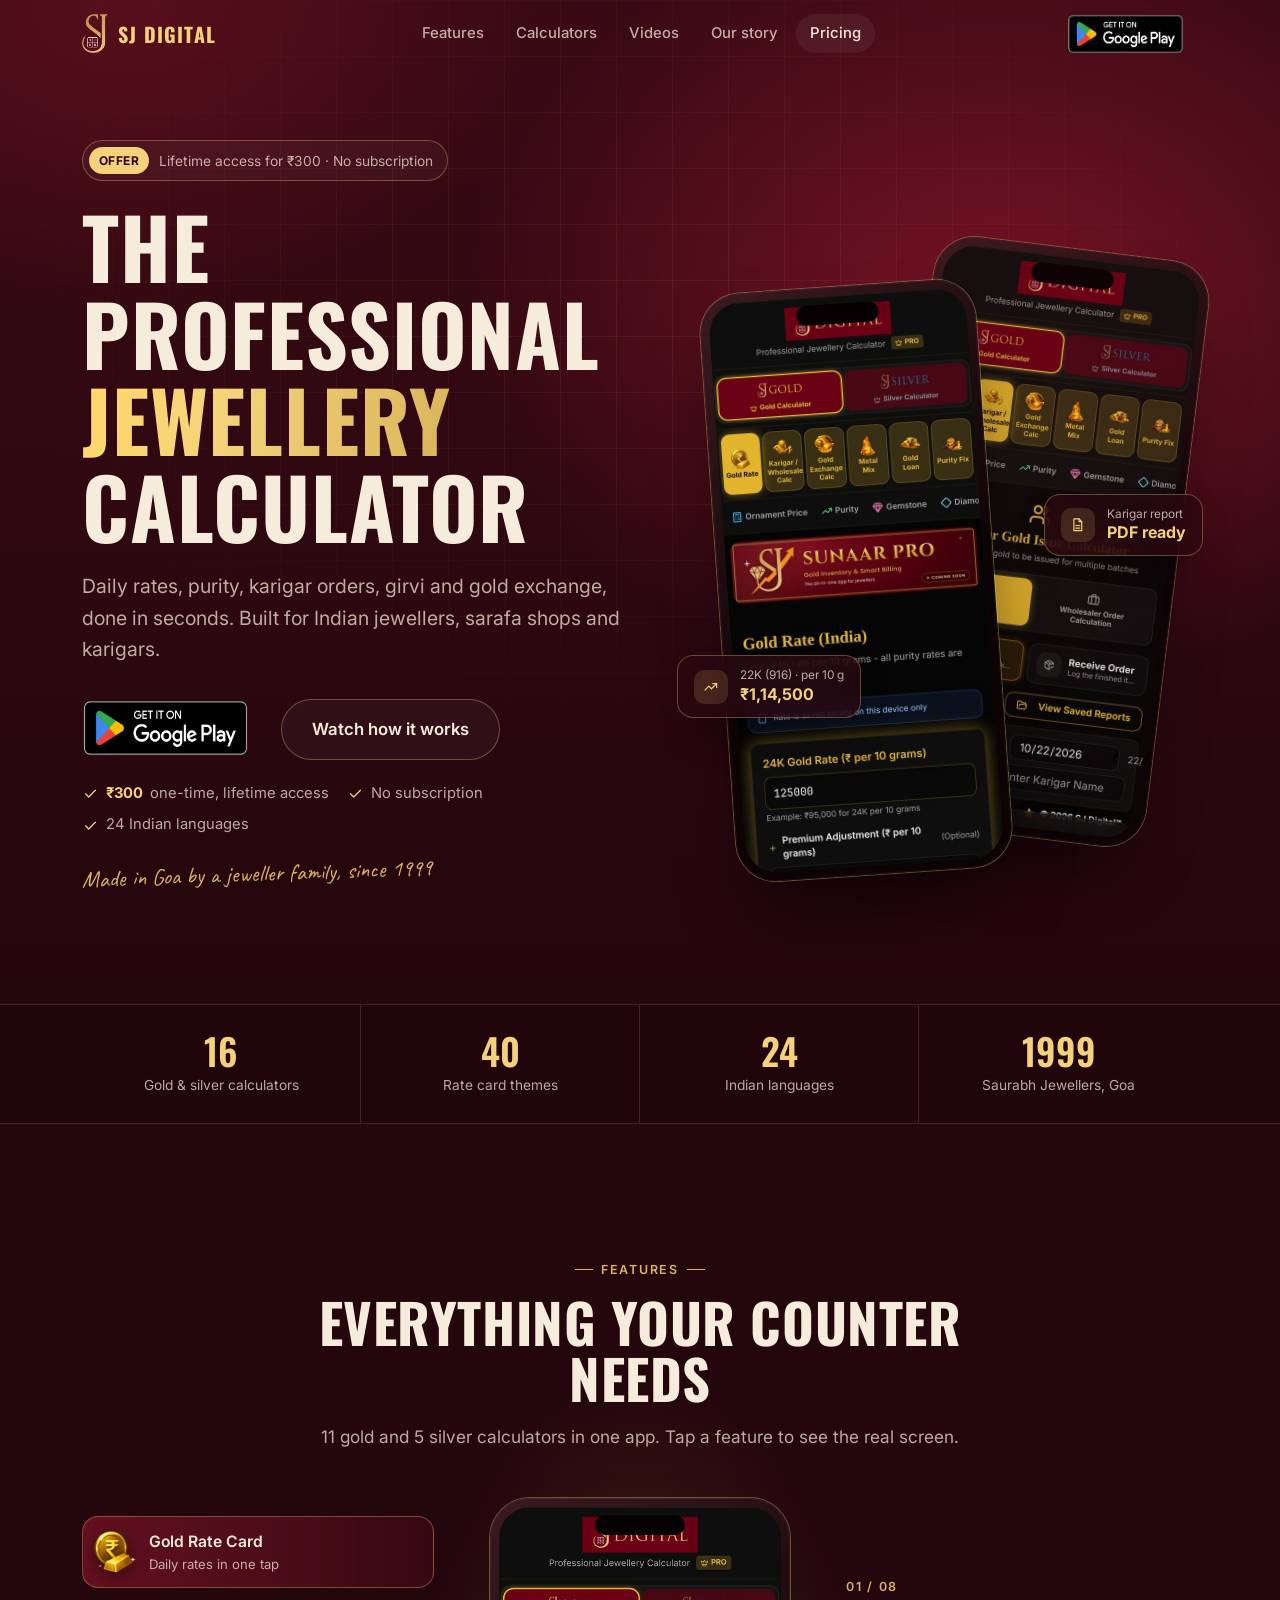
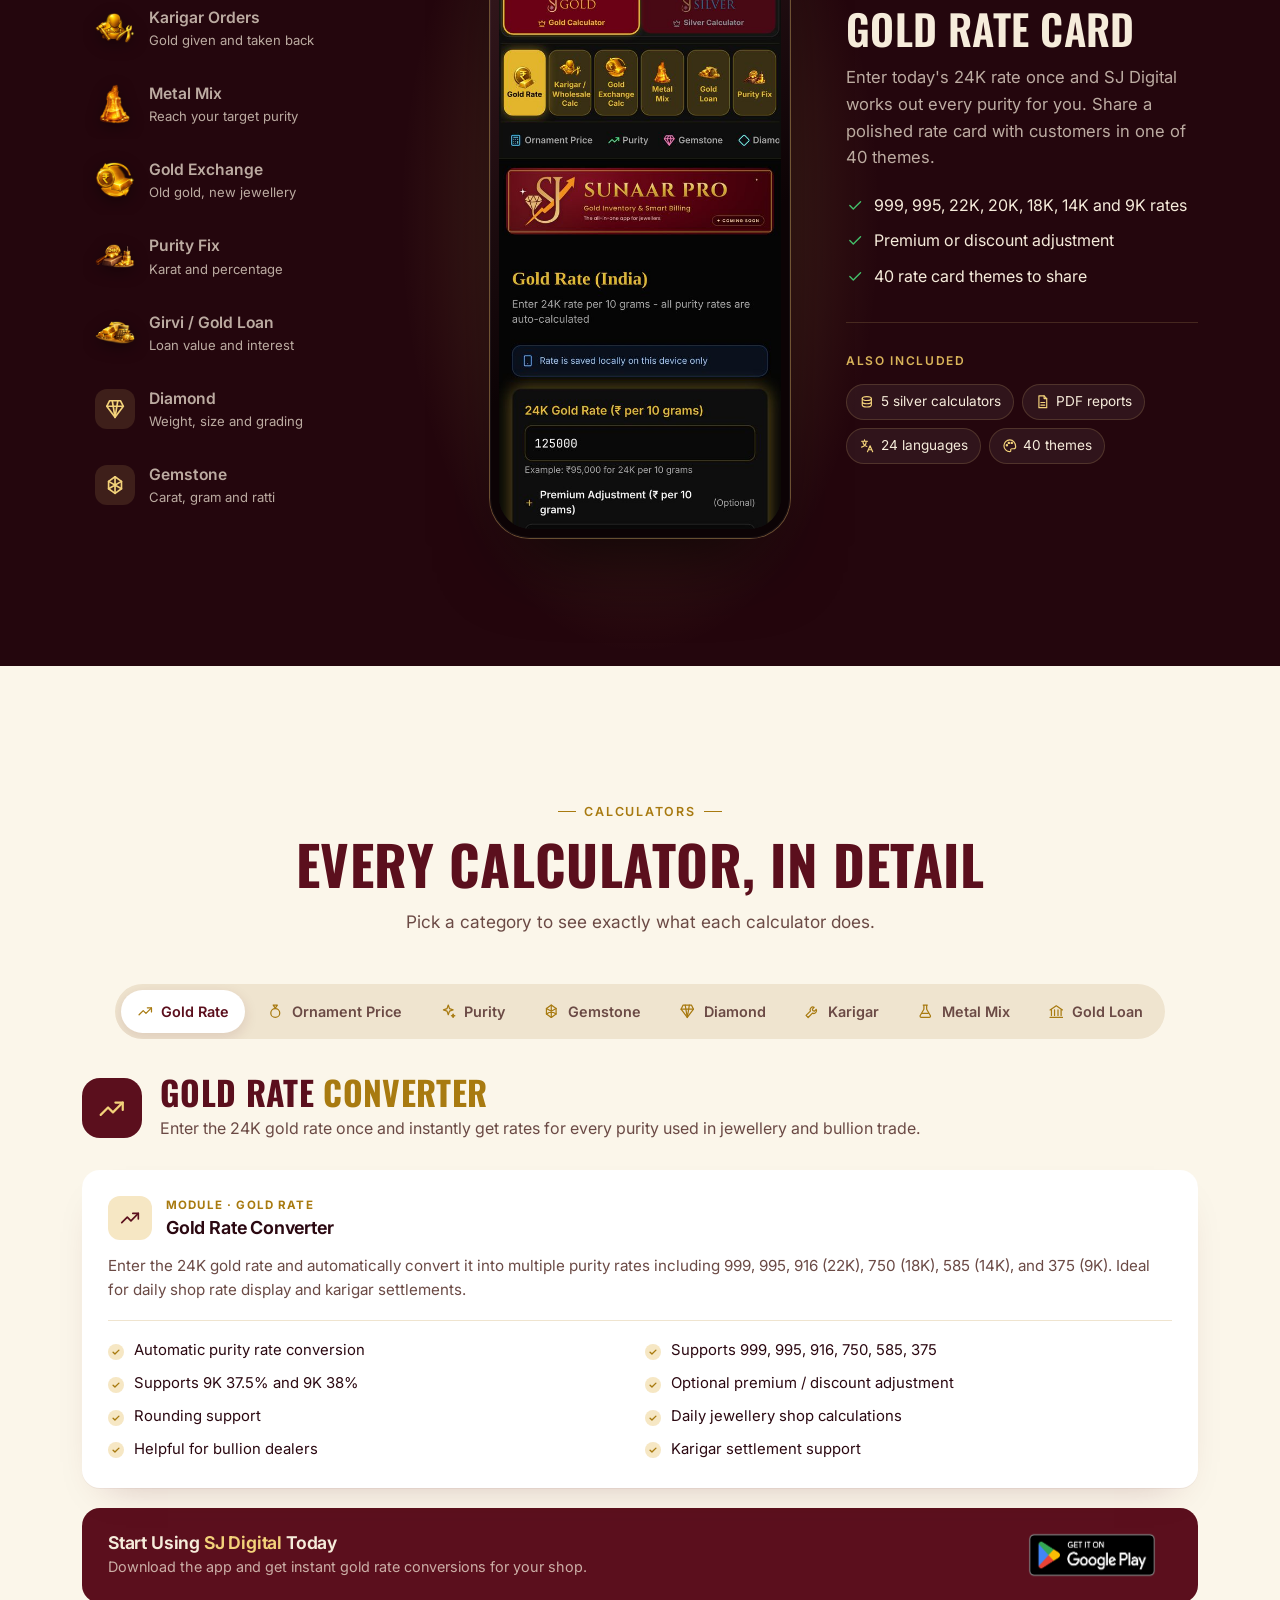
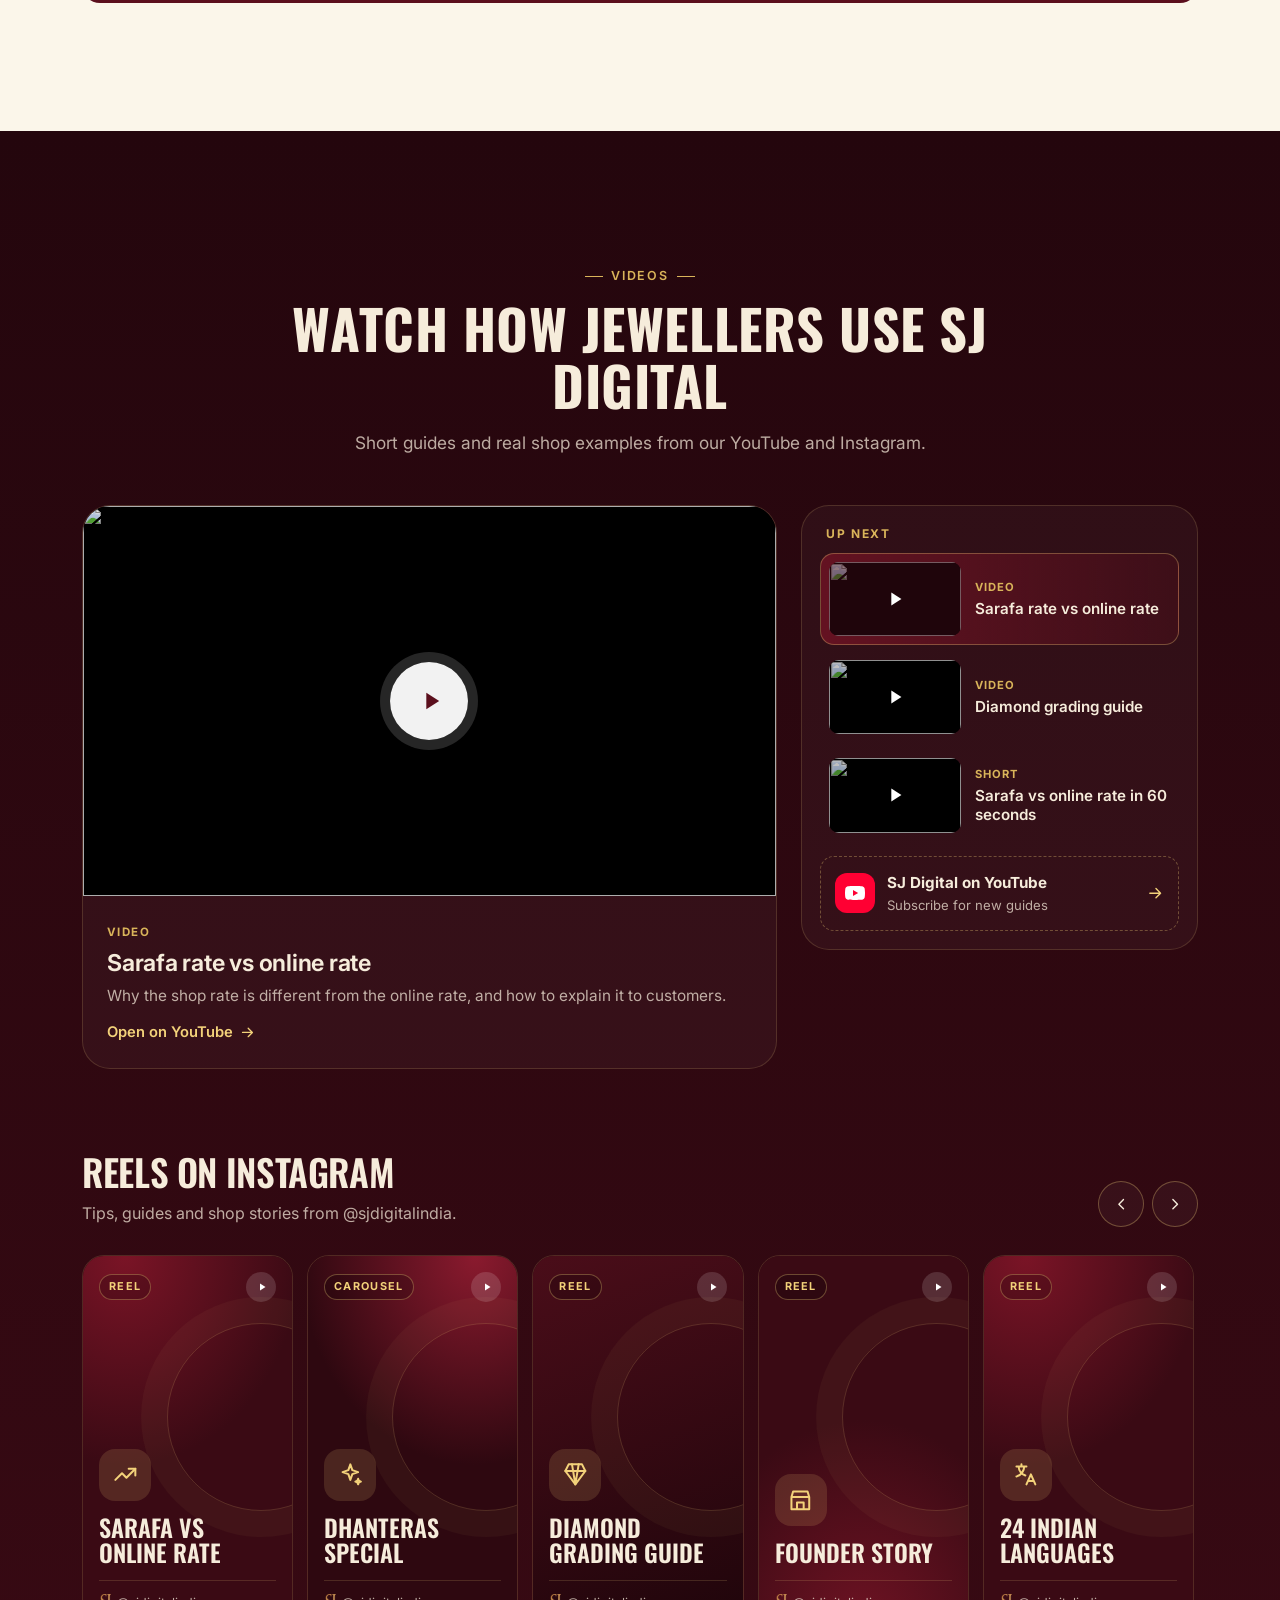
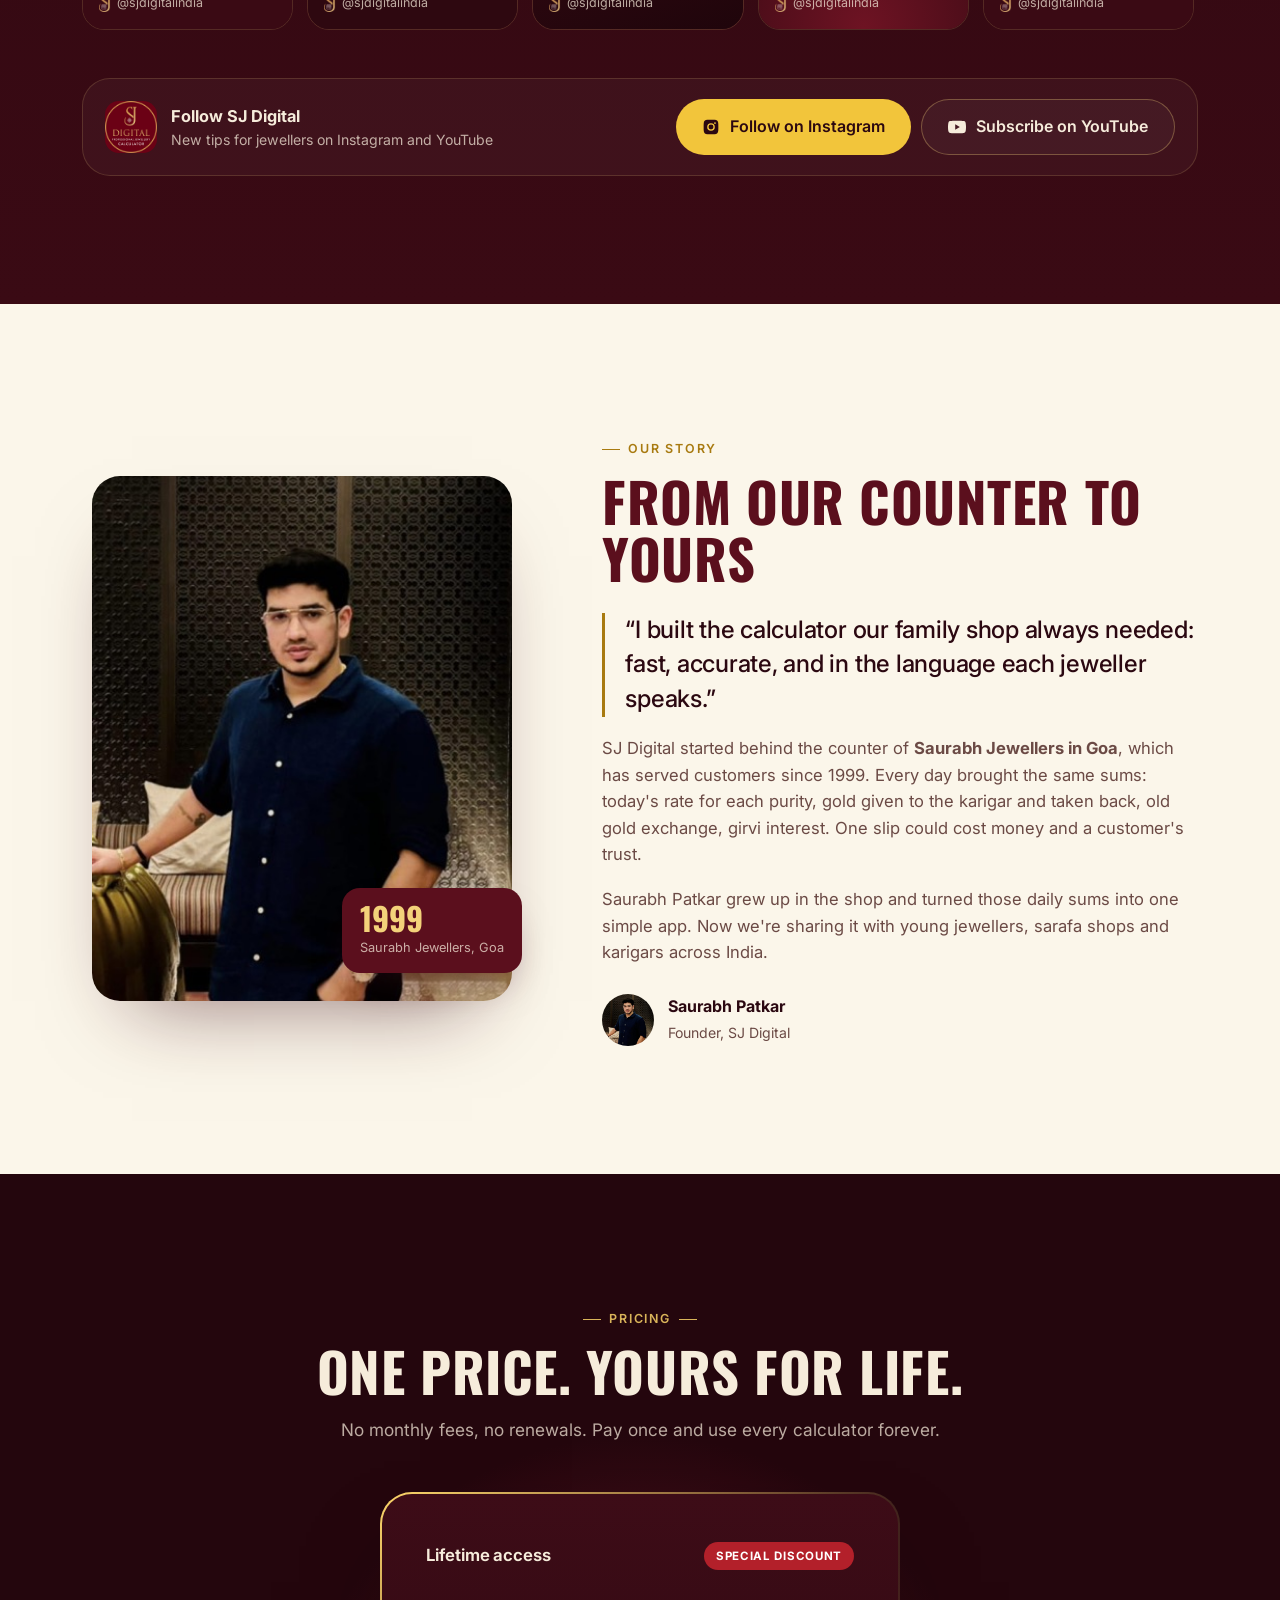
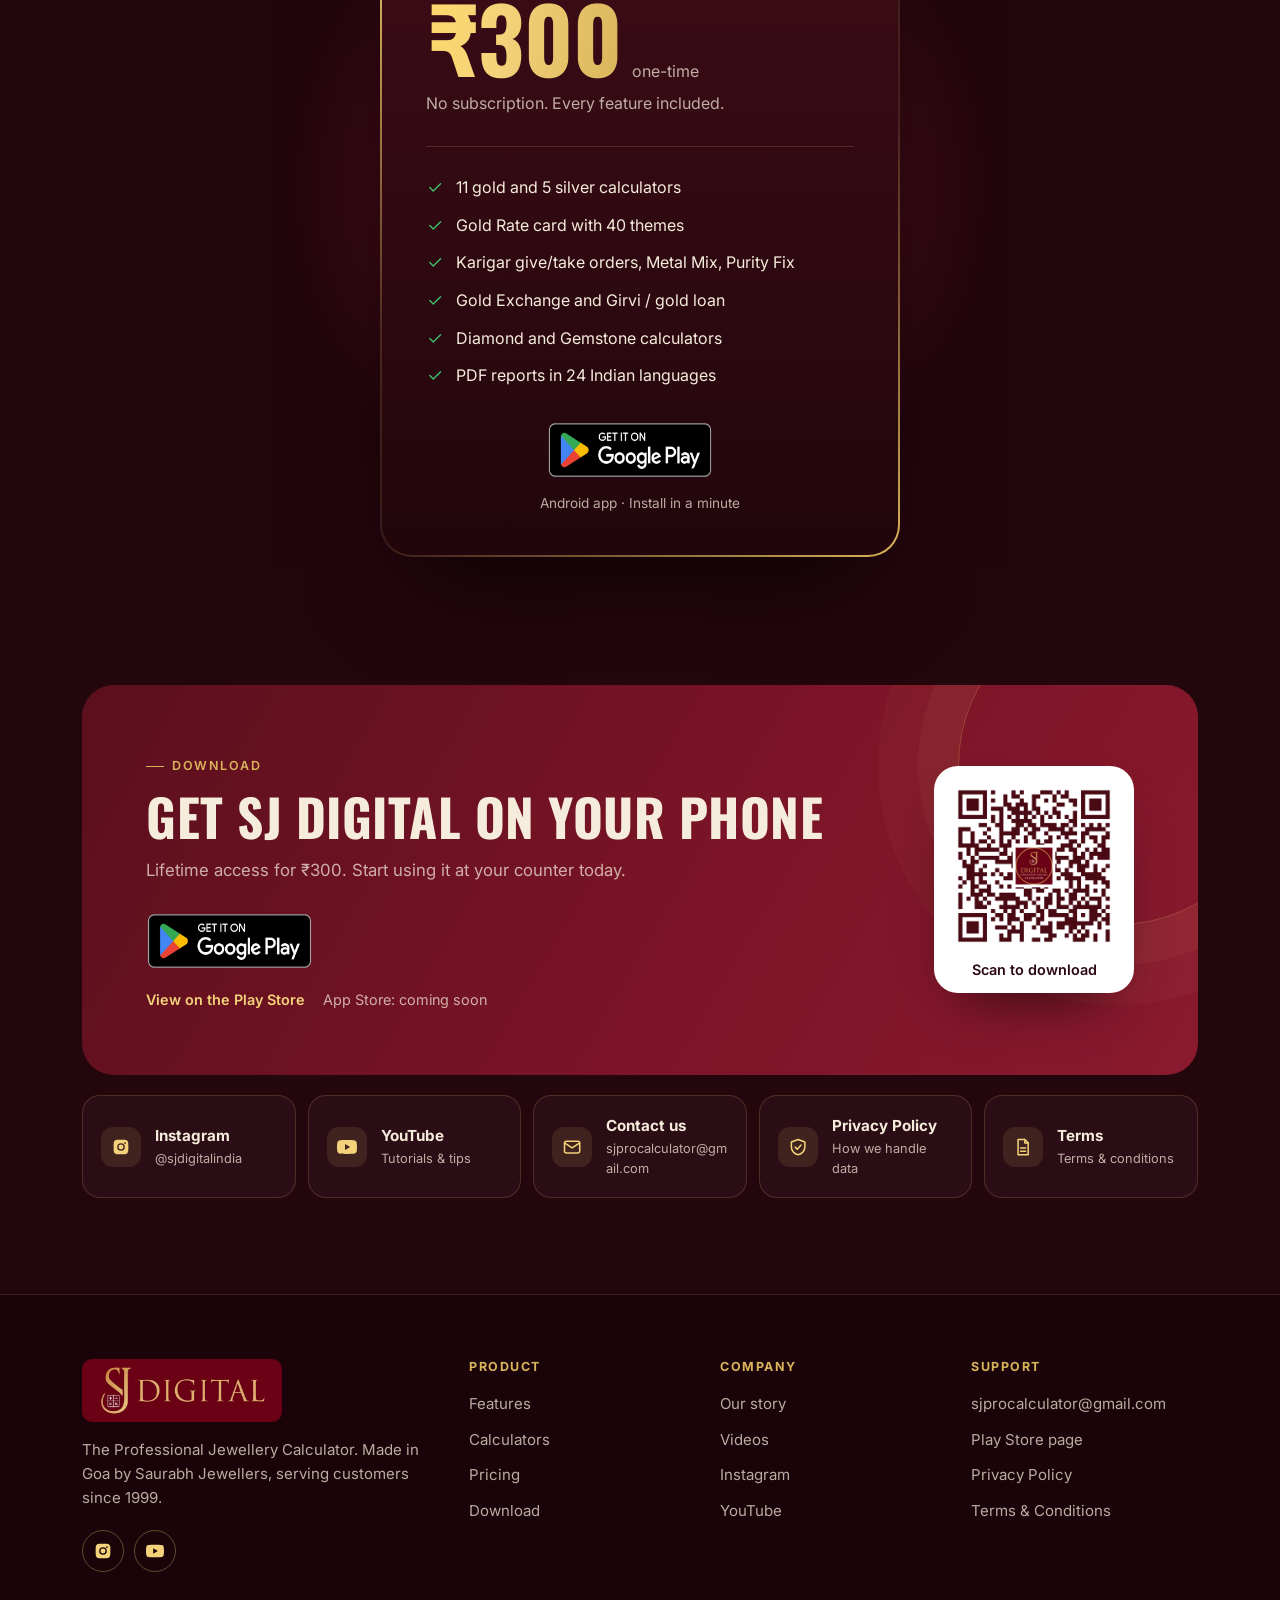
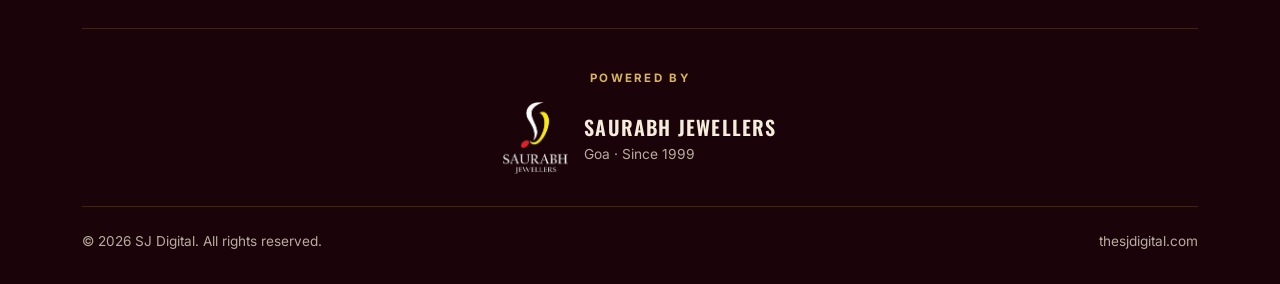
==== commit 3d66cc8b: "Add 3-second app splash screen and Powered by Saurabh Jewellers footer credit Co-Authored-By: Claude" ====
--- a/index.html
+++ b/index.html
@@ -31,6 +31,17 @@
   <link rel="preconnect" href="https://fonts.googleapis.com" />
   <link rel="preconnect" href="https://fonts.gstatic.com" crossorigin />
   <link href="https://fonts.googleapis.com/css2?family=Caveat:wght@600&family=Inter:wght@400;500;600;700&family=Oswald:wght@500;600;700&display=swap" rel="stylesheet" />
+
+  <!-- Splash screen: shown once per visit (per browser tab session), like the app -->
+  <link rel="preload" as="image" href="assets/splash.jpg" media="(orientation: portrait)" />
+  <link rel="preload" as="image" href="assets/splash-landscape.jpg" media="(orientation: landscape)" />
+  <script>
+    (function () {
+      var seen = false;
+      try { seen = sessionStorage.getItem('sjSplashSeen') === '1'; } catch (e) {}
+      if (!seen) document.documentElement.classList.add('splash-on');
+    })();
+  </script>
 
   <script type="application/ld+json">
   {
@@ -557,9 +568,45 @@
     .reveal { opacity: 0; transform: translateY(18px); transition: opacity .7s ease, transform .7s ease; }
     .reveal.in { opacity: 1; transform: none; }
     @media (prefers-reduced-motion: reduce) { .reveal { opacity: 1; transform: none; } }
+
+    /* ============================================================
+       POWERED BY
+    ============================================================ */
+    .powered { display: flex; flex-direction: column; align-items: center; gap: 14px; margin-top: 56px; padding-top: 40px; border-top: 1px solid var(--line); text-align: center; }
+    .powered-label { font-size: .72rem; font-weight: 700; letter-spacing: .2em; text-transform: uppercase; color: var(--gold-muted); }
+    .powered-brand { display: flex; align-items: center; gap: 16px; text-align: left; }
+    .powered-brand img { width: auto; height: 72px; }
+    .powered-brand b { display: block; font-family: var(--font-head); text-transform: uppercase; letter-spacing: .06em; font-size: 1.25rem; font-weight: 600; color: var(--text); }
+    .powered-brand span { display: block; font-size: .86rem; color: var(--text-dim); }
+    .powered + .foot-bottom { margin-top: 32px; }
+
+    /* ============================================================
+       SPLASH SCREEN
+    ============================================================ */
+    .splash { display: none; }
+    html.splash-on body { overflow: hidden; }
+    html.splash-on .splash {
+      display: block; position: fixed; inset: 0; z-index: 1000; cursor: pointer; overflow: hidden;
+      background: #5a0010; transition: opacity .55s ease, visibility .55s ease;
+    }
+    html.splash-on .splash::before {
+      content: ""; position: absolute; inset: 0;
+      background: url("assets/splash.jpg") center / cover no-repeat;
+      animation: splashZoom 3.2s ease-out forwards;
+    }
+    @media (orientation: landscape) { html.splash-on .splash::before { background-image: url("assets/splash-landscape.jpg"); } }
+    .splash-bar { position: absolute; left: 50%; bottom: max(48px, env(safe-area-inset-bottom)); transform: translateX(-50%); width: 140px; height: 3px; border-radius: 3px; background: rgba(243,210,122,.2); overflow: hidden; }
+    .splash-bar span { display: block; height: 100%; width: 0; background: var(--gold); animation: splashBar 3s linear forwards; }
+    .splash.hide { opacity: 0; visibility: hidden; }
+    @keyframes splashZoom { from { transform: scale(1.06); opacity: 0; } 25% { opacity: 1; } to { transform: scale(1); opacity: 1; } }
+    @keyframes splashBar { to { width: 100%; } }
+    @media (prefers-reduced-motion: reduce) { html.splash-on .splash::before { animation: none; } }
   </style>
 </head>
 <body>
+<div class="splash" id="splash" role="img" aria-label="SJ Digital – Professional Jewellery Calculator">
+  <div class="splash-bar" aria-hidden="true"><span></span></div>
+</div>
 <!-- Icon sprite -->
 <svg width="0" height="0" style="position:absolute" aria-hidden="true">
   <defs>
@@ -1357,6 +1404,13 @@
         </ul>
       </div>
     </div>
+    <div class="powered">
+      <span class="powered-label">Powered by</span>
+      <div class="powered-brand">
+        <img src="assets/saurabh-jewellers-logo.png" alt="Saurabh Jewellers logo" width="270" height="300" loading="lazy" />
+        <div><b>Saurabh Jewellers</b><span>Goa · Since 1999</span></div>
+      </div>
+    </div>
     <div class="foot-bottom">
       <span>© 2026 SJ Digital. All rights reserved.</span>
       <span>thesjdigital.com</span>
@@ -1369,6 +1423,22 @@
 ============================================================ -->
 <script>
 document.addEventListener('DOMContentLoaded', function () {
+  /* Splash screen: 3 seconds, tap to skip, once per visit */
+  (function () {
+    var root = document.documentElement, splash = document.getElementById('splash');
+    if (!splash || !root.classList.contains('splash-on')) return;
+    var done = false;
+    function close() {
+      if (done) return; done = true;
+      try { sessionStorage.setItem('sjSplashSeen', '1'); } catch (e) {}
+      splash.classList.add('hide');
+      setTimeout(function () { root.classList.remove('splash-on'); }, 600);
+    }
+    setTimeout(close, 3000);
+    splash.addEventListener('click', close);
+    document.addEventListener('keydown', function (e) { if (e.key === 'Escape' || e.key === 'Enter' || e.key === ' ') close(); }, { once: true });
+  })();
+
   /* Nav background on scroll */
   var nav = document.getElementById('nav');
   function onScroll() { if (nav) nav.classList.toggle('scrolled', window.scrollY > 10); }
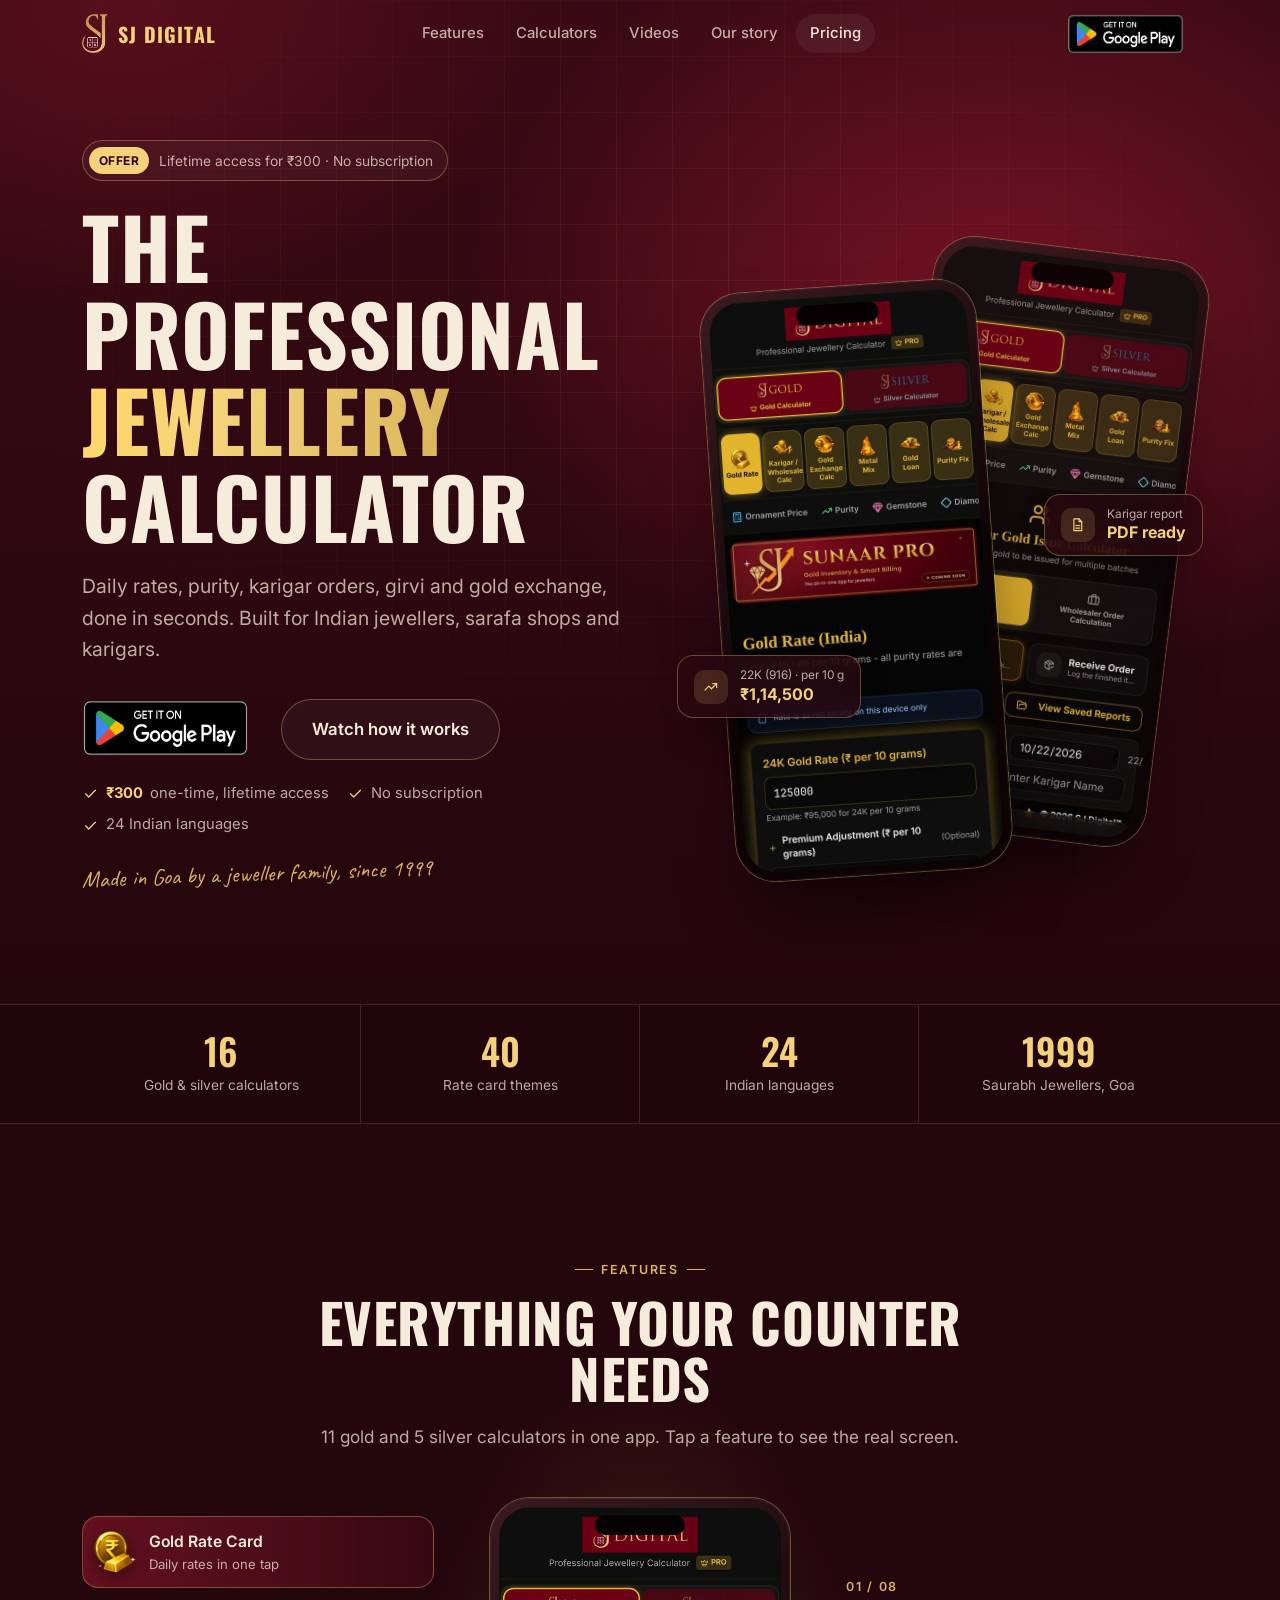
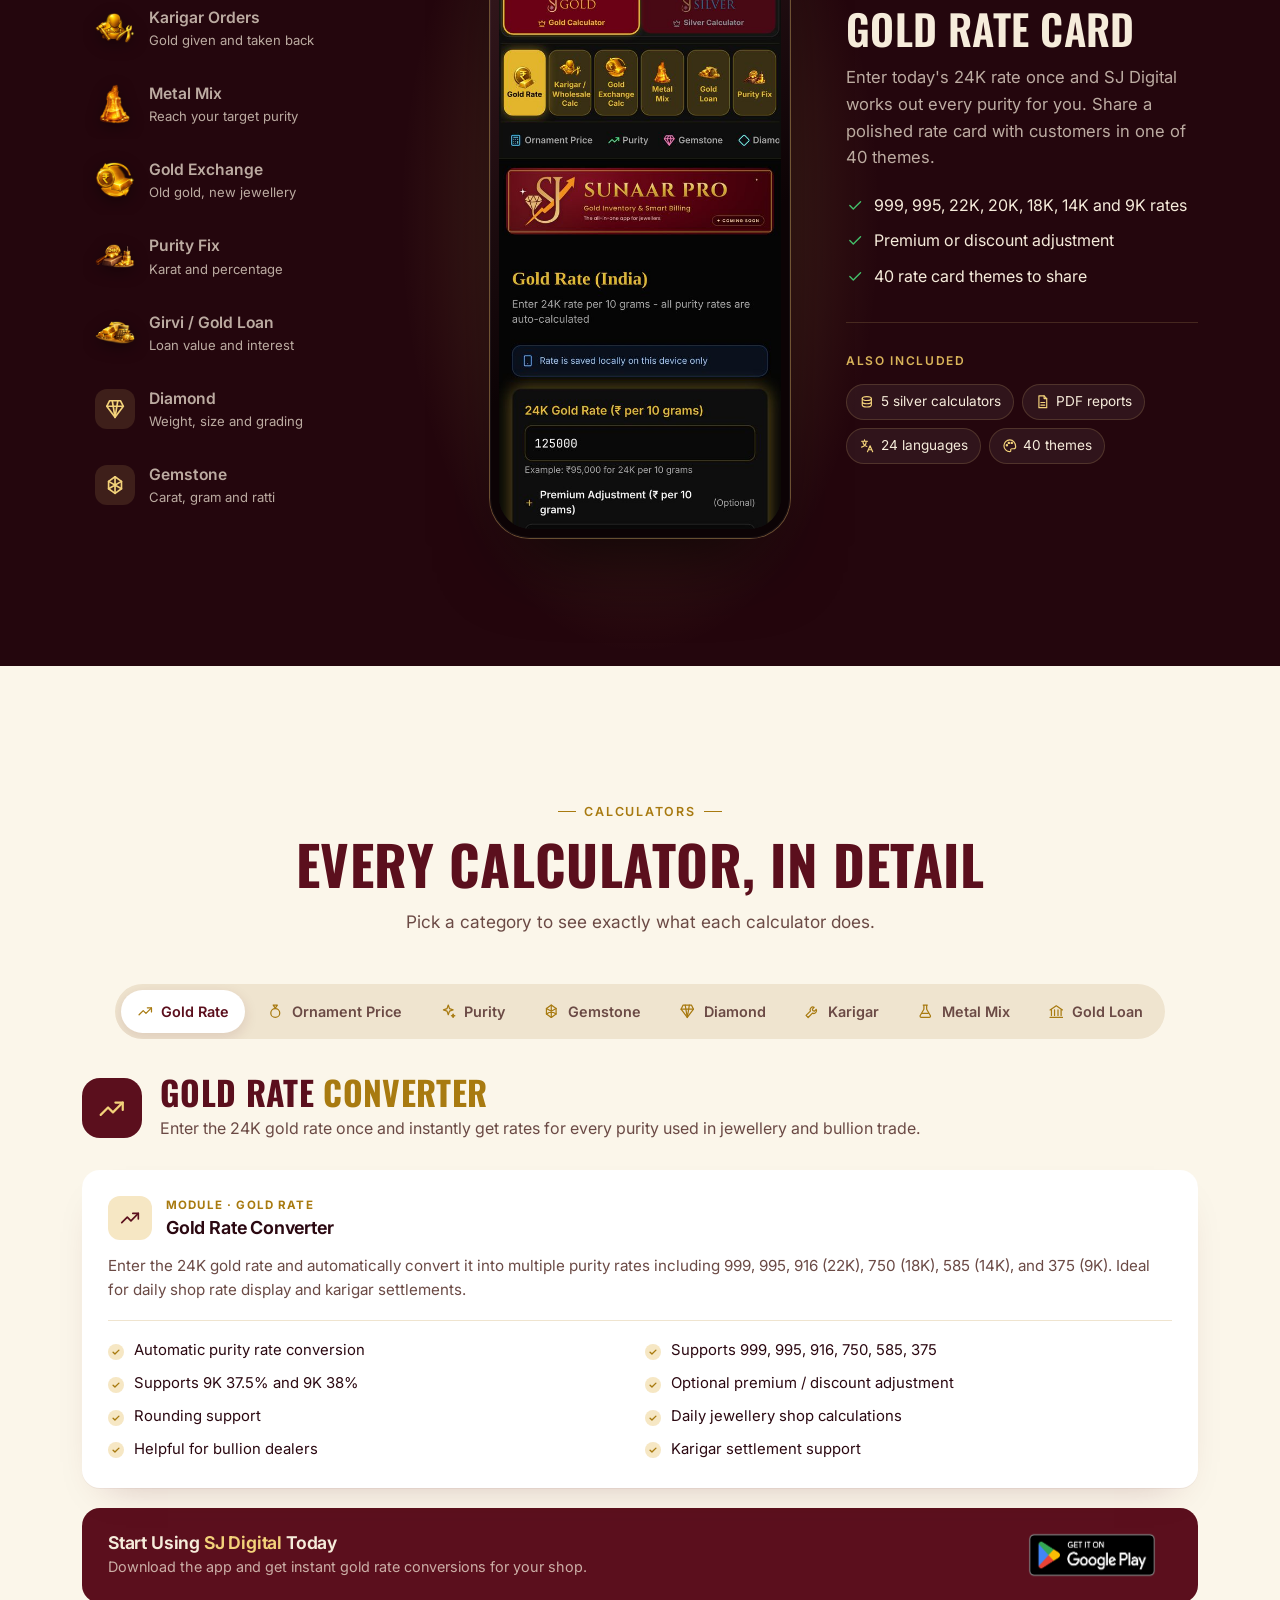
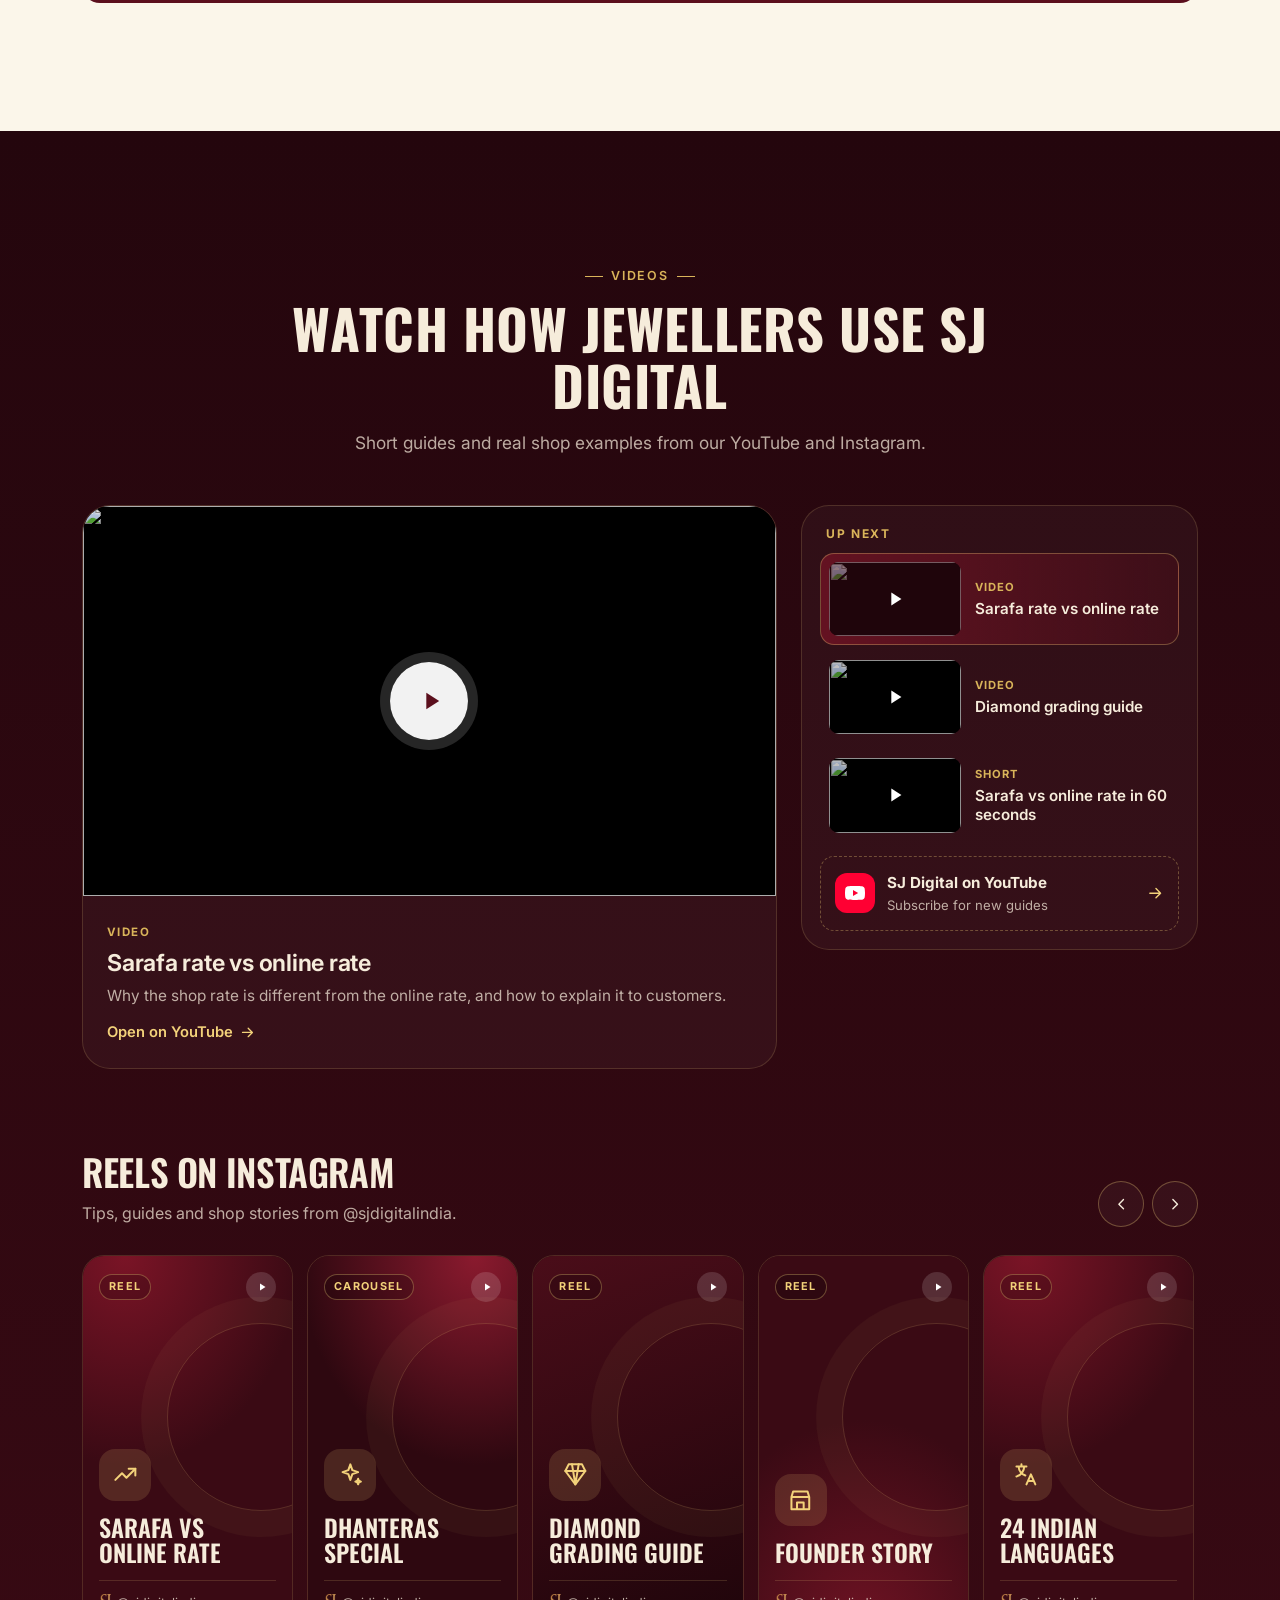
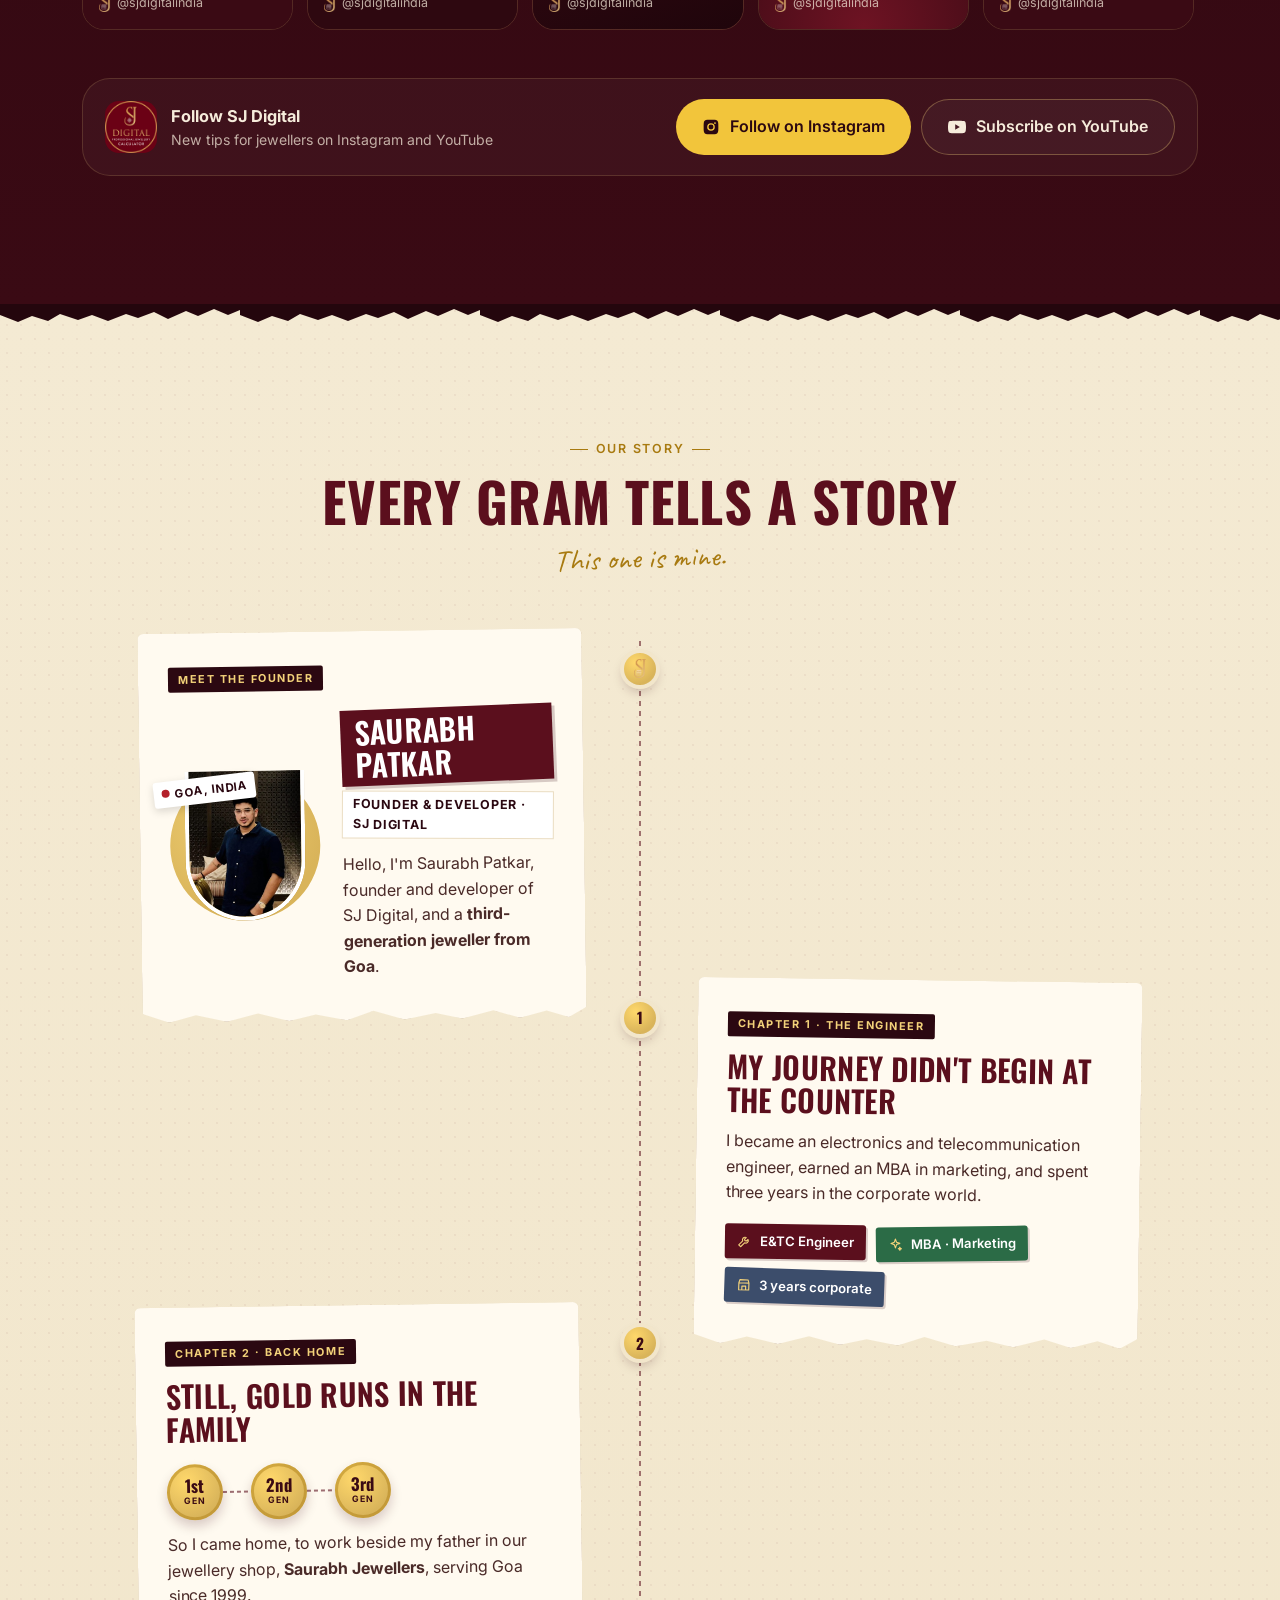
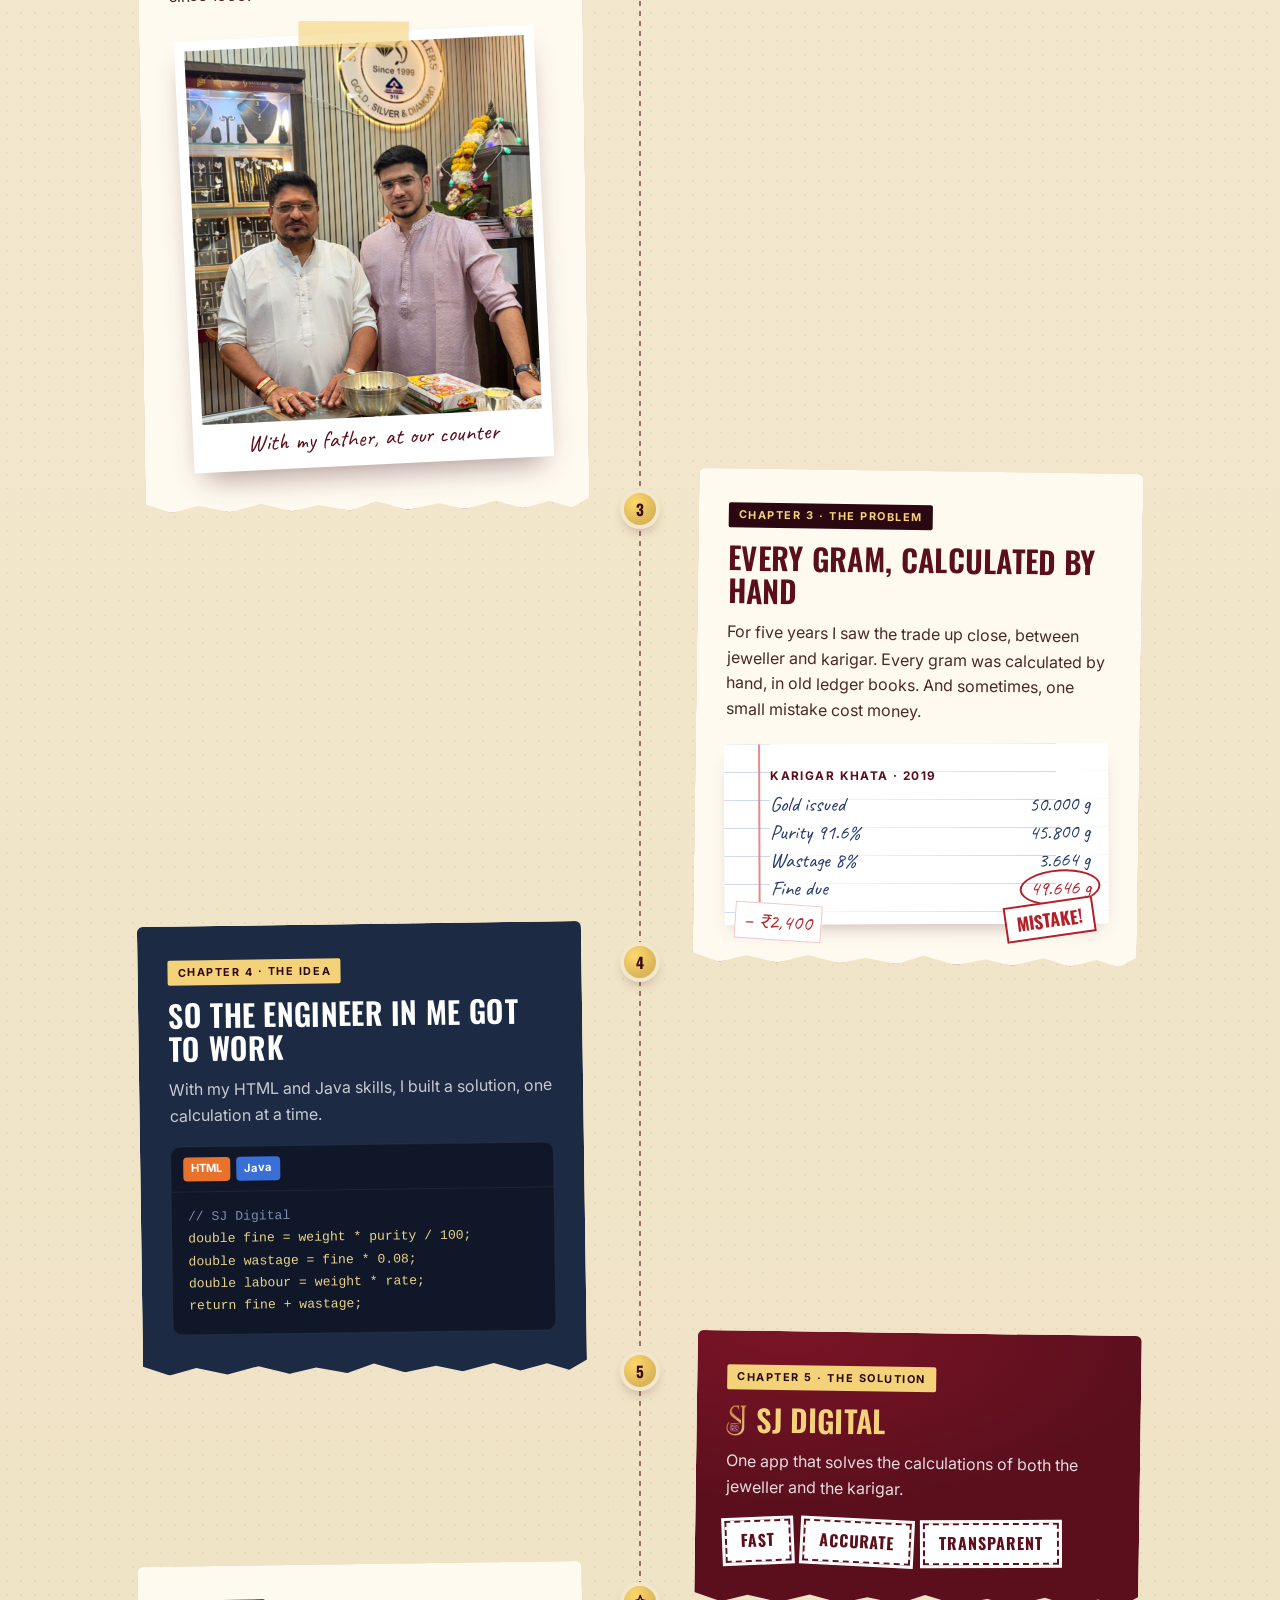
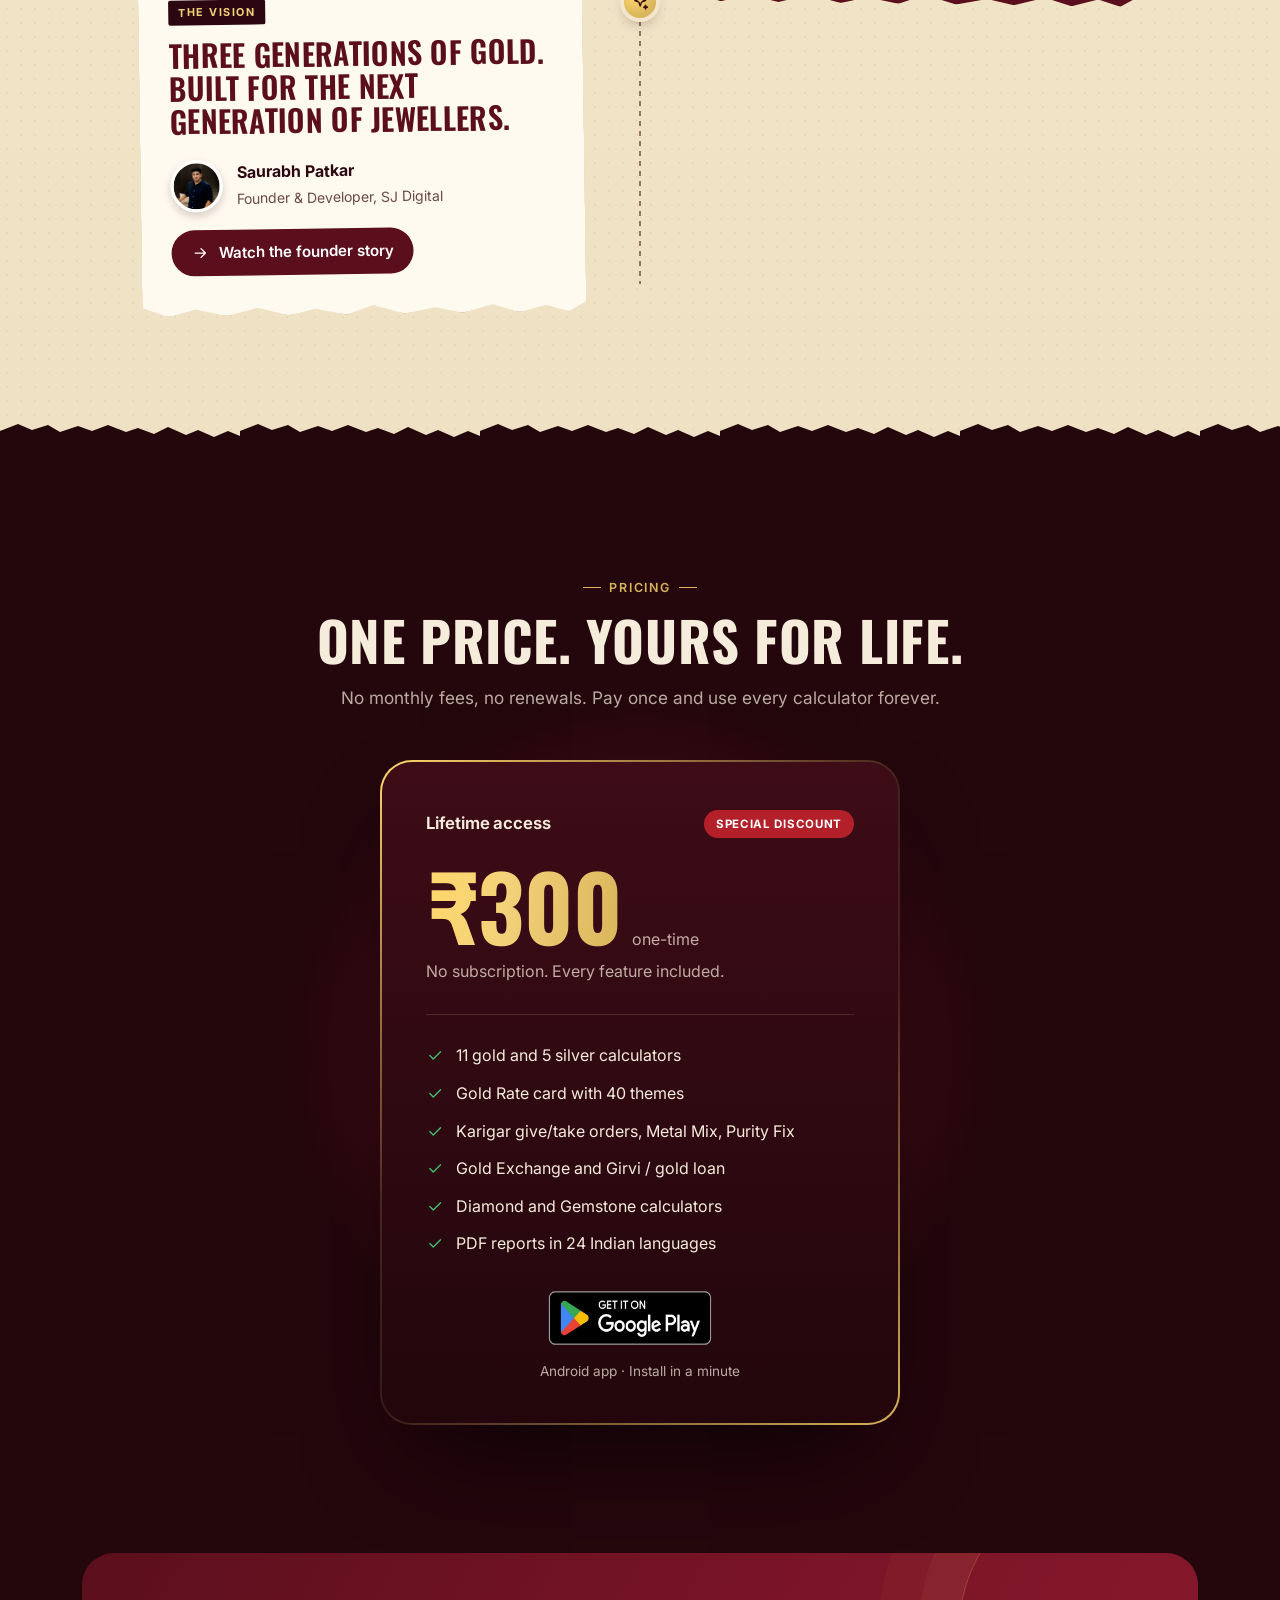
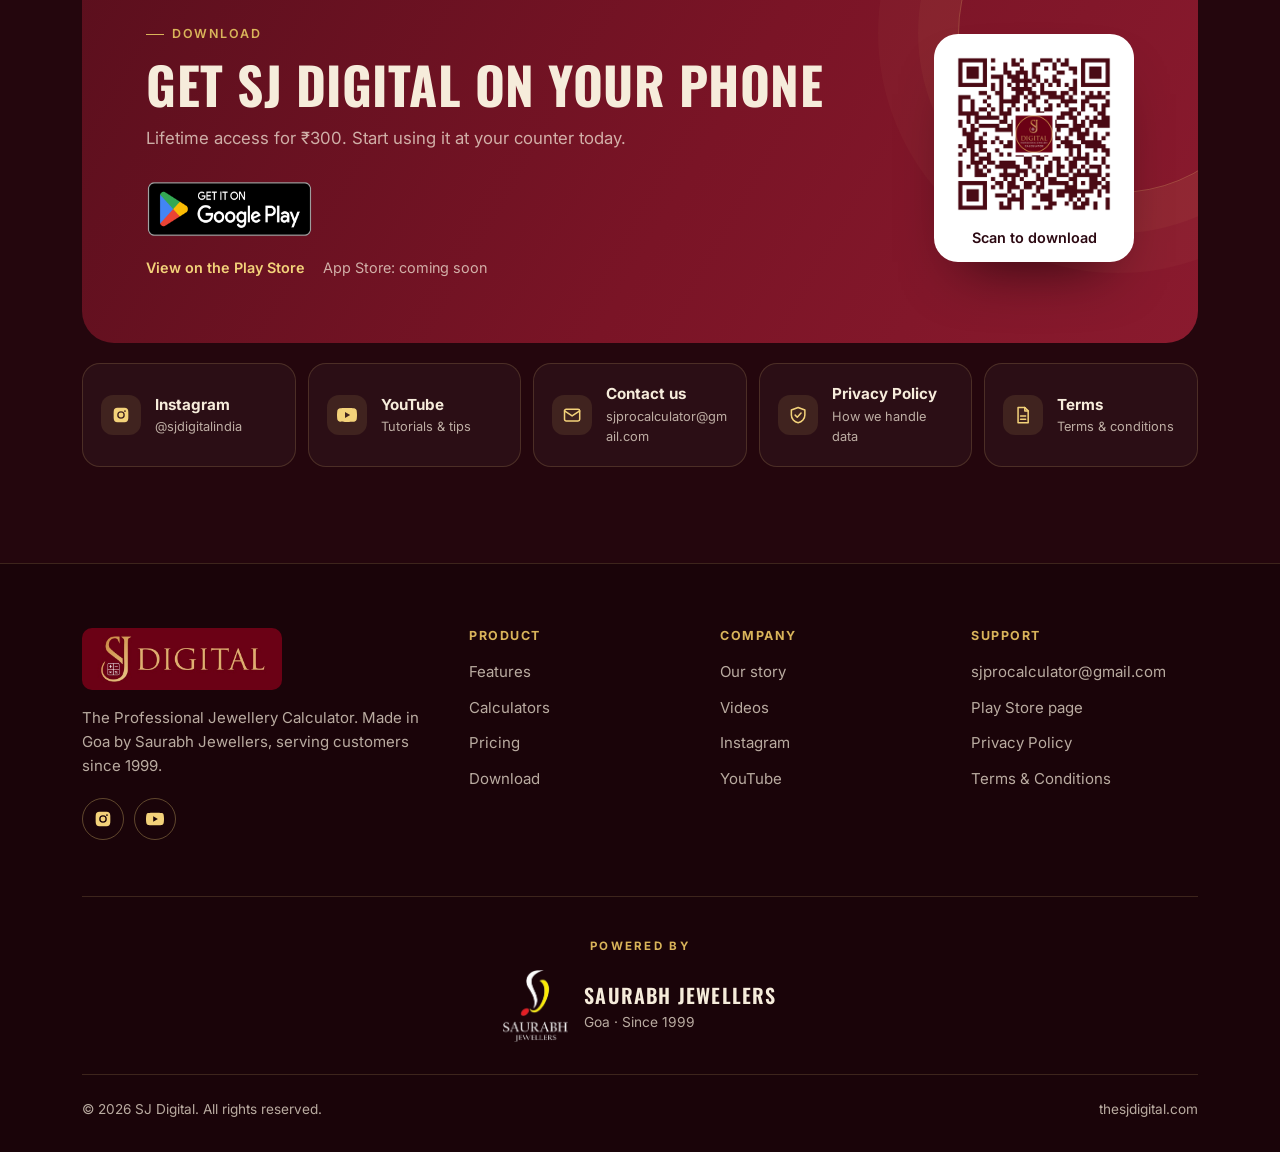
==== commit 747ccd65: "Our Story rebuilt as a paper-cut trail from the founder reel, with photo of Saurabh and his father C" ====
--- a/index.html
+++ b/index.html
@@ -33,8 +33,7 @@
   <link href="https://fonts.googleapis.com/css2?family=Caveat:wght@600&family=Inter:wght@400;500;600;700&family=Oswald:wght@500;600;700&display=swap" rel="stylesheet" />
 
   <!-- Splash screen: shown once per visit (per browser tab session), like the app -->
-  <link rel="preload" as="image" href="assets/splash.jpg" media="(orientation: portrait)" />
-  <link rel="preload" as="image" href="assets/splash-landscape.jpg" media="(orientation: landscape)" />
+  <link rel="preload" as="image" href="assets/splash-logo.png" />
   <script>
     (function () {
       var seen = false;
@@ -469,23 +468,151 @@
     @media (max-width: 559px) { .channel-btns, .channel-btns .btn { width: 100%; } }
 
     /* ============================================================
-       STORY
+       STORY — PAPER-CUT TRAIL
     ============================================================ */
-    .story-grid { display: grid; gap: 48px; align-items: center; }
-    @media (min-width: 900px) { .story-grid { grid-template-columns: .85fr 1.15fr; gap: 80px; } }
-    .story-photo { position: relative; max-width: 420px; width: 100%; margin: 0 auto; }
-    .story-photo img { width: 100%; aspect-ratio: 4 / 5; object-fit: cover; object-position: 50% 14%; border-radius: var(--r-lg); box-shadow: 0 40px 80px -40px rgba(58,10,20,.55); }
-    .story-photo .since { position: absolute; right: -10px; bottom: 28px; background: var(--maroon); color: var(--text); border-radius: 18px; padding: 14px 18px; box-shadow: 0 20px 40px -18px rgba(58,10,20,.6); }
-    .story-photo .since b { display: block; font-family: var(--font-head); font-size: 2rem; color: var(--gold); line-height: 1; }
-    .story-photo .since span { font-size: .8rem; color: var(--text-dim); }
-    @media (max-width: 520px) { .story-photo .since { right: 10px; } }
-    .story-copy h2 { color: var(--maroon); font-size: clamp(2rem, 5.4vw, 3.4rem); margin-top: 14px; }
-    .story-copy blockquote { margin-top: 26px; font-size: clamp(1.2rem, 2.6vw, 1.5rem); line-height: 1.45; color: var(--ink); font-weight: 500; letter-spacing: -.01em; border-left: 3px solid var(--gold-dark); padding-left: 20px; }
-    .story-copy p { margin-top: 18px; color: var(--ink-dim); font-size: 1.04rem; }
-    .signature { display: flex; align-items: center; gap: 14px; margin-top: 28px; }
-    .signature img { width: 52px; height: 52px; border-radius: 50%; object-fit: cover; object-position: 50% 18%; }
+    .story {
+      color: var(--ink); overflow: hidden;
+      background:
+        radial-gradient(rgba(91,15,29,.05) 1px, transparent 1.2px) 0 0 / 14px 14px,
+        linear-gradient(180deg, #f4ead3, #efe2c4);
+    }
+    .story::before, .story::after { /* torn paper edges */
+      content: ""; position: absolute; left: 0; right: 0; height: 18px; z-index: 1;
+      background: var(--night);
+      -webkit-mask: url("data:image/svg+xml,%3Csvg xmlns='http://www.w3.org/2000/svg' viewBox='0 0 120 18' preserveAspectRatio='none'%3E%3Cpath d='M0 0h120v6l-6 5-7-6-8 7-6-5-9 8-7-7-8 6-6-4-9 7-8-6-7 5-9-6-6 7-8-5-7 6-9-7V0z'/%3E%3C/svg%3E") 0 0 / 240px 18px repeat-x;
+              mask: url("data:image/svg+xml,%3Csvg xmlns='http://www.w3.org/2000/svg' viewBox='0 0 120 18' preserveAspectRatio='none'%3E%3Cpath d='M0 0h120v6l-6 5-7-6-8 7-6-5-9 8-7-7-8 6-6-4-9 7-8-6-7 5-9-6-6 7-8-5-7 6-9-7V0z'/%3E%3C/svg%3E") 0 0 / 240px 18px repeat-x;
+    }
+    .story::before { top: 0; }
+    .story::after { bottom: 0; transform: scaleY(-1); }
+    .story .kicker { color: var(--gold-dark); }
+    .story .sec-head h2 { color: var(--maroon); }
+    .story .sec-head .story-hand { font-family: var(--font-hand); font-size: 1.9rem; color: var(--gold-dark); margin-top: 4px; transform: rotate(-2deg); }
+
+    .trail { list-style: none; position: relative; max-width: 1000px; margin: 0 auto; padding-left: 44px; }
+    .trail::before { /* dotted trail */
+      content: ""; position: absolute; top: 10px; bottom: 30px; left: 15px; width: 2px;
+      background-image: linear-gradient(var(--maroon) 55%, transparent 0); background-size: 2px 10px; opacity: .55;
+    }
+    @media (min-width: 900px) {
+      .trail { padding-left: 0; }
+      .trail::before { left: 50%; margin-left: -1px; }
+    }
+    .stop { position: relative; margin-bottom: 40px; }
+    @media (min-width: 900px) {
+      .stop { width: 50%; padding-right: 56px; margin-bottom: -40px; }
+      .stop:nth-child(even) { margin-left: 50%; padding-right: 0; padding-left: 56px; }
+      .stop:last-child { margin-bottom: 0; }
+    }
+    .node {
+      position: absolute; left: -44px; top: 22px; width: 32px; height: 32px; border-radius: 50%; z-index: 2;
+      display: grid; place-items: center; font-family: var(--font-head); font-weight: 700; font-size: .95rem;
+      background: radial-gradient(circle at 35% 30%, var(--gold-bright), var(--gold-muted) 70%); color: var(--maroon-deep);
+      box-shadow: 0 0 0 4px #f2e6cb, 0 6px 12px rgba(58,10,20,.25);
+    }
+    .node img { width: 12px; height: auto; }
+    .node .i { font-size: 1rem; }
+    @media (min-width: 900px) {
+      .node { left: auto; right: -16px; }
+      .stop:nth-child(even) .node { right: auto; left: -16px; }
+    }
+
+    .paper {
+      position: relative; background: #fffaf0; border-radius: 6px; padding: 28px 24px 26px;
+      box-shadow: 0 1px 0 rgba(91,15,29,.06), 0 18px 30px -18px rgba(58,10,20,.45), 0 2px 4px rgba(58,10,20,.08);
+      clip-path: polygon(0 0, 100% 0, 100% calc(100% - 10px), 96% 100%, 91% calc(100% - 7px), 85% 100%, 79% calc(100% - 8px), 72% 100%, 66% calc(100% - 6px), 59% 100%, 52% calc(100% - 9px), 46% 100%, 39% calc(100% - 6px), 33% 100%, 26% calc(100% - 8px), 19% 100%, 12% calc(100% - 7px), 6% 100%, 0 calc(100% - 9px));
+      padding-bottom: 36px;
+    }
+    @media (min-width: 640px) { .paper { padding: 32px 30px 40px; } }
+    .tilt-l { transform: rotate(-.8deg); }
+    .tilt-r { transform: rotate(.8deg); }
+    .reveal.tilt-l, .reveal .tilt-l { transition: transform .7s ease; }
+    .tag { display: inline-block; background: var(--ink); color: var(--gold); font-size: .68rem; font-weight: 700; letter-spacing: .14em; text-transform: uppercase; padding: 4px 10px; border-radius: 2px; }
+    .paper h3 { font-family: var(--font-head); text-transform: uppercase; font-weight: 600; font-size: clamp(1.4rem, 3.4vw, 1.9rem); line-height: 1.08; color: var(--maroon); margin-top: 14px; letter-spacing: .01em; }
+    .paper p { margin-top: 12px; color: #4a2a28; font-size: 1rem; }
+
+    /* intro */
+    .intro-grid { display: grid; gap: 22px; align-items: center; margin-top: 18px; }
+    @media (min-width: 560px) { .intro-grid { grid-template-columns: 150px 1fr; } }
+    .cutout-circle { position: relative; width: 150px; height: 150px; margin: 0 auto; border-radius: 50%; background: radial-gradient(circle at 40% 35%, #f0cf72, #d9b45a 70%); overflow: visible; }
+    .cutout-circle img { position: absolute; left: 50%; bottom: 0; transform: translateX(-50%); width: 120px; height: 150px; object-fit: cover; object-position: 50% 12%; border-radius: 0 0 75px 75px; border: 4px solid #fff; border-top: 0; box-shadow: 0 6px 14px rgba(58,10,20,.25); clip-path: inset(0 round 0 0 70px 70px); }
+    .pin { position: absolute; left: -16px; top: 6px; background: #fff; color: var(--ink); font-size: .72rem; font-weight: 700; letter-spacing: .06em; text-transform: uppercase; padding: 4px 8px; border-radius: 3px; box-shadow: 0 3px 8px rgba(0,0,0,.15); transform: rotate(-6deg); }
+    .pin::before { content: ""; display: inline-block; width: 8px; height: 8px; border-radius: 50%; background: var(--red); margin-right: 5px; vertical-align: 1px; }
+    .ribbon { display: inline-block; margin-top: 0 !important; background: var(--maroon); color: #fff !important; padding: 6px 14px 4px; transform: rotate(-1.5deg); box-shadow: 3px 3px 0 rgba(58,10,20,.2); }
+    .ribbon-sub { display: inline-block; margin-top: 8px !important; background: #fff; border: 1px solid var(--cream-4); padding: 3px 10px; font-size: .78rem !important; font-weight: 700; letter-spacing: .06em; text-transform: uppercase; color: var(--ink) !important; transform: rotate(1deg); }
+
+    /* chips */
+    .chips { display: flex; flex-wrap: wrap; gap: 10px; margin-top: 18px; }
+    .chip-paper { display: inline-flex; align-items: center; gap: 8px; background: var(--maroon); color: #fff; font-size: .82rem; font-weight: 600; padding: 7px 12px; border-radius: 3px; box-shadow: 2px 2px 0 rgba(58,10,20,.18); }
+    .chip-paper:nth-child(2) { transform: rotate(-1.5deg); background: #2b6b46; }
+    .chip-paper:nth-child(3) { transform: rotate(1.2deg); background: #3c4d6b; }
+    .chip-paper .i { color: var(--gold); }
+
+    /* generations */
+    .gens { display: flex; align-items: center; gap: 0; margin-top: 18px; }
+    .gens i { flex: 0 0 28px; height: 2px; background-image: linear-gradient(90deg, var(--maroon) 55%, transparent 0); background-size: 7px 2px; opacity: .6; }
+    .coin { width: 56px; height: 56px; border-radius: 50%; display: grid; place-content: center; text-align: center; line-height: 1; font-family: var(--font-head); font-weight: 700; font-size: 1.05rem; color: var(--maroon-deep); background: radial-gradient(circle at 35% 30%, var(--gold-bright), var(--gold-muted) 70%); box-shadow: inset 0 0 0 3px rgba(168,122,16,.45), 0 6px 12px rgba(58,10,20,.2); }
+    .coin small { font-family: var(--font-body); font-size: .55rem; font-weight: 700; letter-spacing: .1em; text-transform: uppercase; margin-top: 2px; }
+    .polaroid { position: relative; margin: 26px auto 6px; max-width: 360px; background: #fff; padding: 10px 10px 14px; box-shadow: 0 16px 30px -12px rgba(58,10,20,.45); transform: rotate(-2deg); }
+    .polaroid img { width: 100%; aspect-ratio: 4 / 4.4; object-fit: cover; object-position: 50% 45%; }
+    .polaroid figcaption { font-family: var(--font-hand); font-size: 1.45rem; color: var(--maroon); text-align: center; margin-top: 8px; line-height: 1.1; }
+    .tape { position: absolute; top: -12px; left: 50%; width: 110px; height: 26px; transform: translateX(-50%) rotate(3deg); background: rgba(243,210,122,.6); box-shadow: 0 1px 2px rgba(0,0,0,.08); }
+
+    /* ledger */
+    .ledger {
+      position: relative; margin-top: 20px; padding: 18px 18px 22px 46px; border-radius: 2px; transform: rotate(-1deg);
+      background: repeating-linear-gradient(#fff, #fff 27px, #c9d7ee 28px); font-family: var(--font-hand); font-size: 1.3rem; color: #233a6b;
+      box-shadow: 0 10px 20px -10px rgba(58,10,20,.35);
+    }
+    .ledger::before { content: ""; position: absolute; left: 34px; top: 0; bottom: 0; width: 2px; background: #e58b8b; }
+    .ledger b { display: block; font-family: var(--font-body); font-size: .74rem; font-weight: 700; letter-spacing: .12em; text-transform: uppercase; color: var(--maroon); line-height: 28px; }
+    .ledger .row { display: flex; justify-content: space-between; gap: 12px; line-height: 28px; }
+    .ledger .wrong { position: relative; color: var(--red); }
+    .ledger .wrong::after { content: ""; position: absolute; inset: -4px -10px; border: 2px solid var(--red); border-radius: 50%; transform: rotate(-4deg); }
+    .mistake { position: absolute; right: 14px; bottom: -14px; font-family: var(--font-head); text-transform: uppercase; font-weight: 700; font-size: 1.1rem; color: var(--red); border: 2px solid var(--red); padding: 2px 10px; background: #fff; transform: rotate(-8deg); }
+    .loss { position: absolute; left: 10px; bottom: -16px; font-family: var(--font-hand); font-size: 1.35rem; color: var(--red); background: #fff; border: 1px solid #f0c6c6; padding: 0 8px; transform: rotate(4deg); }
+
+    /* code card */
+    .paper-dark { background: #1d2a44; }
+    .paper-dark h3 { color: #fff; }
+    .paper-dark p { color: rgba(255,255,255,.75); }
+    .paper-dark .tag { background: var(--gold); color: var(--ink); }
+    .code { margin-top: 18px; border-radius: 10px; background: #0f1729; border: 1px solid rgba(255,255,255,.08); overflow: hidden; }
+    .code-tabs { display: flex; gap: 6px; padding: 10px 12px; border-bottom: 1px solid rgba(255,255,255,.06); }
+    .code-tabs span { font-size: .7rem; font-weight: 700; padding: 3px 8px; border-radius: 4px; background: #e8722c; color: #fff; }
+    .code-tabs span + span { background: #3a6fd8; }
+    .code pre { margin: 0; padding: 14px 16px 16px; font-family: ui-monospace, 'SF Mono', Menlo, monospace; font-size: .82rem; line-height: 1.7; color: #e9d38a; overflow-x: auto; white-space: pre; }
+    .code .c { color: #7d8db0; }
+    @media (max-width: 559px) { .code pre { font-size: .72rem; white-space: pre-wrap; word-break: break-word; } }
+
+    /* solution */
+    .paper-maroon { background: radial-gradient(120% 90% at 20% 0%, var(--maroon-hi-2), var(--maroon) 70%); }
+    .paper-maroon h3 { color: var(--gold); display: flex; align-items: center; gap: 10px; }
+    .paper-maroon h3 img { width: 20px; height: auto; }
+    .paper-maroon p { color: rgba(255,255,255,.85); }
+    .paper-maroon .tag { background: var(--gold); color: var(--ink); }
+    .stamps { display: flex; flex-wrap: wrap; gap: 12px; margin-top: 20px; }
+    .stamp { font-family: var(--font-head); text-transform: uppercase; font-weight: 700; letter-spacing: .06em; color: var(--maroon); background: #fff; padding: 6px 14px; border: 2px dashed var(--maroon); outline: 3px solid #fff; transform: rotate(-3deg); }
+    .stamp:nth-child(2) { transform: rotate(2deg); }
+    .stamp:nth-child(3) { transform: rotate(-1deg); }
+
+    /* end */
+    .sign-row { display: flex; flex-wrap: wrap; align-items: center; justify-content: space-between; gap: 18px; margin-top: 22px; }
+    .signature { display: flex; align-items: center; gap: 14px; }
+    .signature img { width: 52px; height: 52px; border-radius: 50%; object-fit: cover; object-position: 50% 18%; border: 3px solid #fff; box-shadow: 0 4px 10px rgba(58,10,20,.2); }
     .signature b { display: block; color: var(--ink); }
     .signature span { font-size: .88rem; color: var(--ink-dim); }
+    .btn-maroon { background: var(--maroon); color: #fff; min-height: 46px; padding: 11px 20px; font-size: .95rem; }
+    .btn-maroon:hover { background: var(--maroon-hi-2); color: var(--gold); }
+
+    /* reveal: cards slide in from their side */
+    .stop.reveal { transform: translateY(24px); }
+    @media (min-width: 900px) {
+      .stop.reveal { transform: translateX(-24px); }
+      .stop.reveal:nth-child(even) { transform: translateX(24px); }
+    }
+    .stop.reveal.in { transform: none; }
+    .stop.reveal .node { transform: scale(.4); transition: transform .5s .25s cubic-bezier(.3,1.6,.5,1); }
+    .stop.reveal.in .node { transform: none; }
 
     /* ============================================================
        PRICING
@@ -587,18 +714,17 @@
     html.splash-on body { overflow: hidden; }
     html.splash-on .splash {
       display: block; position: fixed; inset: 0; z-index: 1000; cursor: pointer; overflow: hidden;
-      background: #5a0010; transition: opacity .55s ease, visibility .55s ease;
+      background: #6b0115; transition: opacity .55s ease, visibility .55s ease;
     }
     html.splash-on .splash::before {
       content: ""; position: absolute; inset: 0;
-      background: url("assets/splash.jpg") center / cover no-repeat;
+      background: url("assets/splash-logo.png") center 46% / min(72vw, 400px) auto no-repeat;
       animation: splashZoom 3.2s ease-out forwards;
     }
-    @media (orientation: landscape) { html.splash-on .splash::before { background-image: url("assets/splash-landscape.jpg"); } }
     .splash-bar { position: absolute; left: 50%; bottom: max(48px, env(safe-area-inset-bottom)); transform: translateX(-50%); width: 140px; height: 3px; border-radius: 3px; background: rgba(243,210,122,.2); overflow: hidden; }
     .splash-bar span { display: block; height: 100%; width: 0; background: var(--gold); animation: splashBar 3s linear forwards; }
     .splash.hide { opacity: 0; visibility: hidden; }
-    @keyframes splashZoom { from { transform: scale(1.06); opacity: 0; } 25% { opacity: 1; } to { transform: scale(1); opacity: 1; } }
+    @keyframes splashZoom { from { transform: scale(.94); opacity: 0; } 30% { opacity: 1; } to { transform: scale(1); opacity: 1; } }
     @keyframes splashBar { to { width: 100%; } }
     @media (prefers-reduced-motion: reduce) { html.splash-on .splash::before { animation: none; } }
   </style>
@@ -1256,23 +1382,139 @@
 <!-- ============================================================
      4. OUR STORY
 ============================================================ -->
-<section class="light pad" id="story" aria-labelledby="story-title">
-  <div class="wrap story-grid">
-    <figure class="story-photo reveal">
-      <img src="assets/founder-saurabh.jpg" alt="Saurabh Patkar, founder of SJ Digital" width="405" height="900" loading="lazy" />
-      <figcaption class="since"><b>1999</b><span>Saurabh Jewellers, Goa</span></figcaption>
-    </figure>
-    <div class="story-copy reveal">
+<section class="story pad" id="story" aria-labelledby="story-title">
+  <div class="wrap">
+    <div class="sec-head center reveal">
       <span class="kicker">Our story</span>
-      <h2 id="story-title">From our counter to yours</h2>
-      <blockquote>“I built the calculator our family shop always needed: fast, accurate, and in the language each jeweller speaks.”</blockquote>
-      <p>SJ Digital started behind the counter of <strong>Saurabh Jewellers in Goa</strong>, which has served customers since 1999. Every day brought the same sums: today's rate for each purity, gold given to the karigar and taken back, old gold exchange, girvi interest. One slip could cost money and a customer's trust.</p>
-      <p>Saurabh Patkar grew up in the shop and turned those daily sums into one simple app. Now we're sharing it with young jewellers, sarafa shops and karigars across India.</p>
-      <div class="signature">
-        <img src="assets/founder-saurabh.jpg" alt="" width="52" height="52" loading="lazy" />
-        <div><b>Saurabh Patkar</b><span>Founder, SJ Digital</span></div>
-      </div>
-    </div>
+      <h2 id="story-title">Every gram tells a story</h2>
+      <p class="story-hand">This one is mine.</p>
+    </div>
+
+    <ol class="trail">
+      <!-- Intro -->
+      <li class="stop stop-intro reveal">
+        <span class="node" aria-hidden="true"><img src="assets/sj-monogram.png" alt="" width="14" height="21" /></span>
+        <article class="paper tilt-l">
+          <span class="tag">Meet the founder</span>
+          <div class="intro-grid">
+            <figure class="cutout-circle">
+              <img src="assets/founder-saurabh.jpg" alt="Saurabh Patkar, founder and developer of SJ Digital" width="405" height="900" loading="lazy" />
+              <span class="pin">Goa, India</span>
+            </figure>
+            <div>
+              <h3 class="ribbon">Saurabh Patkar</h3>
+              <p class="ribbon-sub">Founder &amp; Developer · SJ Digital</p>
+              <p>Hello, I'm Saurabh Patkar, founder and developer of SJ Digital, and a <strong>third-generation jeweller from Goa</strong>.</p>
+            </div>
+          </div>
+        </article>
+      </li>
+
+      <!-- Chapter 1 -->
+      <li class="stop reveal">
+        <span class="node" aria-hidden="true">1</span>
+        <article class="paper tilt-r">
+          <span class="tag">Chapter 1 · The engineer</span>
+          <h3>My journey didn't begin at the counter</h3>
+          <p>I became an electronics and telecommunication engineer, earned an MBA in marketing, and spent three years in the corporate world.</p>
+          <div class="chips">
+            <span class="chip-paper"><svg class="i" aria-hidden="true"><use href="#i-tool"/></svg>E&amp;TC Engineer</span>
+            <span class="chip-paper"><svg class="i" aria-hidden="true"><use href="#i-spark"/></svg>MBA · Marketing</span>
+            <span class="chip-paper"><svg class="i" aria-hidden="true"><use href="#i-store"/></svg>3 years corporate</span>
+          </div>
+        </article>
+      </li>
+
+      <!-- Chapter 2 -->
+      <li class="stop reveal">
+        <span class="node" aria-hidden="true">2</span>
+        <article class="paper tilt-l">
+          <span class="tag">Chapter 2 · Back home</span>
+          <h3>Still, gold runs in the family</h3>
+          <div class="gens" aria-label="Three generations of jewellers">
+            <span class="coin">1st<small>gen</small></span><i></i>
+            <span class="coin">2nd<small>gen</small></span><i></i>
+            <span class="coin">3rd<small>gen</small></span>
+          </div>
+          <p>So I came home, to work beside my father in our jewellery shop, <strong>Saurabh Jewellers</strong>, serving Goa since 1999.</p>
+          <figure class="polaroid">
+            <span class="tape" aria-hidden="true"></span>
+            <img src="assets/saurabh-with-dad.jpg" alt="Saurabh Patkar with his father at the counter of Saurabh Jewellers, Goa" width="900" height="1200" loading="lazy" />
+            <figcaption>With my father, at our counter</figcaption>
+          </figure>
+        </article>
+      </li>
+
+      <!-- Chapter 3 -->
+      <li class="stop reveal">
+        <span class="node" aria-hidden="true">3</span>
+        <article class="paper tilt-r">
+          <span class="tag">Chapter 3 · The problem</span>
+          <h3>Every gram, calculated by hand</h3>
+          <p>For five years I saw the trade up close, between jeweller and karigar. Every gram was calculated by hand, in old ledger books. And sometimes, one small mistake cost money.</p>
+          <div class="ledger" aria-label="Example of a handwritten karigar ledger with a calculation mistake">
+            <b>Karigar khata · 2019</b>
+            <div class="row"><span>Gold issued</span><span>50.000 g</span></div>
+            <div class="row"><span>Purity 91.6%</span><span>45.800 g</span></div>
+            <div class="row"><span>Wastage 8%</span><span>3.664 g</span></div>
+            <div class="row due"><span>Fine due</span><span class="wrong">49.646 g</span></div>
+            <span class="mistake">Mistake!</span>
+            <span class="loss">− ₹2,400</span>
+          </div>
+        </article>
+      </li>
+
+      <!-- Chapter 4 -->
+      <li class="stop reveal">
+        <span class="node" aria-hidden="true">4</span>
+        <article class="paper paper-dark tilt-l">
+          <span class="tag">Chapter 4 · The idea</span>
+          <h3>So the engineer in me got to work</h3>
+          <p>With my HTML and Java skills, I built a solution, one calculation at a time.</p>
+          <div class="code" aria-hidden="true">
+            <div class="code-tabs"><span>HTML</span><span>Java</span></div>
+<pre><span class="c">// SJ Digital</span>
+double fine = weight * purity / 100;
+double wastage = fine * 0.08;
+double labour = weight * rate;
+return fine + wastage;</pre>
+          </div>
+        </article>
+      </li>
+
+      <!-- Chapter 5 -->
+      <li class="stop reveal">
+        <span class="node" aria-hidden="true">5</span>
+        <article class="paper paper-maroon tilt-r">
+          <span class="tag">Chapter 5 · The solution</span>
+          <h3><img src="assets/sj-monogram.png" alt="" width="20" height="30" /> SJ Digital</h3>
+          <p>One app that solves the calculations of both the jeweller and the karigar.</p>
+          <div class="stamps">
+            <span class="stamp">Fast</span>
+            <span class="stamp">Accurate</span>
+            <span class="stamp">Transparent</span>
+          </div>
+        </article>
+      </li>
+
+      <!-- Vision -->
+      <li class="stop stop-end reveal">
+        <span class="node node-gold" aria-hidden="true"><svg class="i"><use href="#i-spark"/></svg></span>
+        <article class="paper tilt-l">
+          <span class="tag">The vision</span>
+          <h3>Three generations of gold. Built for the next generation of jewellers.</h3>
+          <div class="sign-row">
+            <div class="signature">
+              <img src="assets/founder-saurabh.jpg" alt="" width="52" height="52" loading="lazy" />
+              <div><b>Saurabh Patkar</b><span>Founder &amp; Developer, SJ Digital</span></div>
+            </div>
+            <a class="btn btn-maroon" href="https://www.instagram.com/reel/DeuWU81h-Z7/" target="_blank" rel="noopener">
+              <svg class="i" aria-hidden="true"><use href="#i-arrow"/></svg>Watch the founder story
+            </a>
+          </div>
+        </article>
+      </li>
+    </ol>
   </div>
 </section>
 
@@ -1346,13 +1588,11 @@
         <span class="ico"><svg class="i" aria-hidden="true"><use href="#i-mail"/></svg></span>
         <span><b>Contact us</b><small>sjprocalculator@gmail.com</small></span>
       </a>
-      <!-- Privacy Policy — replace # with your privacy policy URL -->
-      <a href="#">
+            <a href="privacy.html">
         <span class="ico"><svg class="i" aria-hidden="true"><use href="#i-shield"/></svg></span>
         <span><b>Privacy Policy</b><small>How we handle data</small></span>
       </a>
-      <!-- Terms & Conditions — replace # with your T&C URL -->
-      <a href="#">
+            <a href="terms.html">
         <span class="ico"><svg class="i" aria-hidden="true"><use href="#i-doc"/></svg></span>
         <span><b>Terms</b><small>Terms &amp; conditions</small></span>
       </a>
@@ -1399,8 +1639,8 @@
         <ul>
           <li><a href="mailto:sjprocalculator@gmail.com">sjprocalculator@gmail.com</a></li>
           <li><a href="https://play.google.com/store/apps/details?id=co.median.android.bnlqjyd" target="_blank" rel="noopener">Play Store page</a></li>
-          <li><a href="#">Privacy Policy</a></li>
-          <li><a href="#">Terms &amp; Conditions</a></li>
+          <li><a href="privacy.html">Privacy Policy</a></li>
+          <li><a href="terms.html">Terms &amp; Conditions</a></li>
         </ul>
       </div>
     </div>
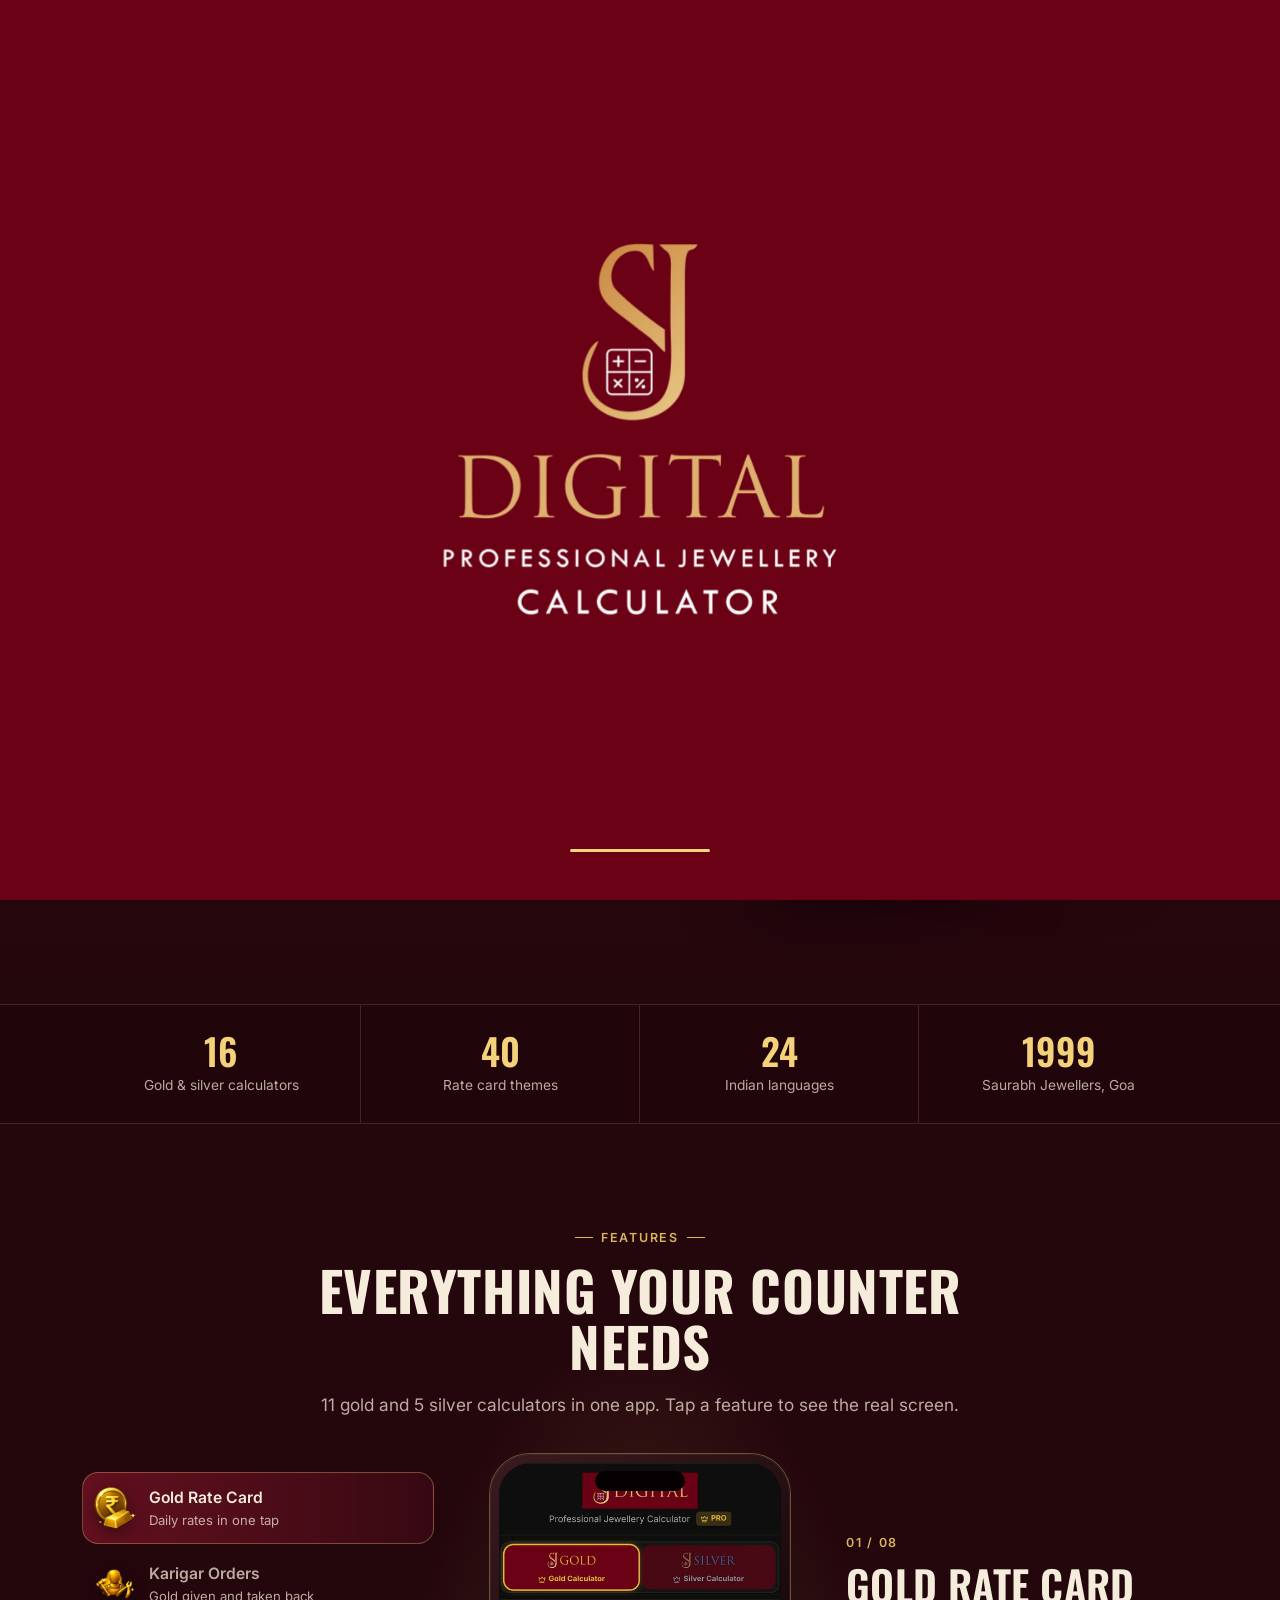
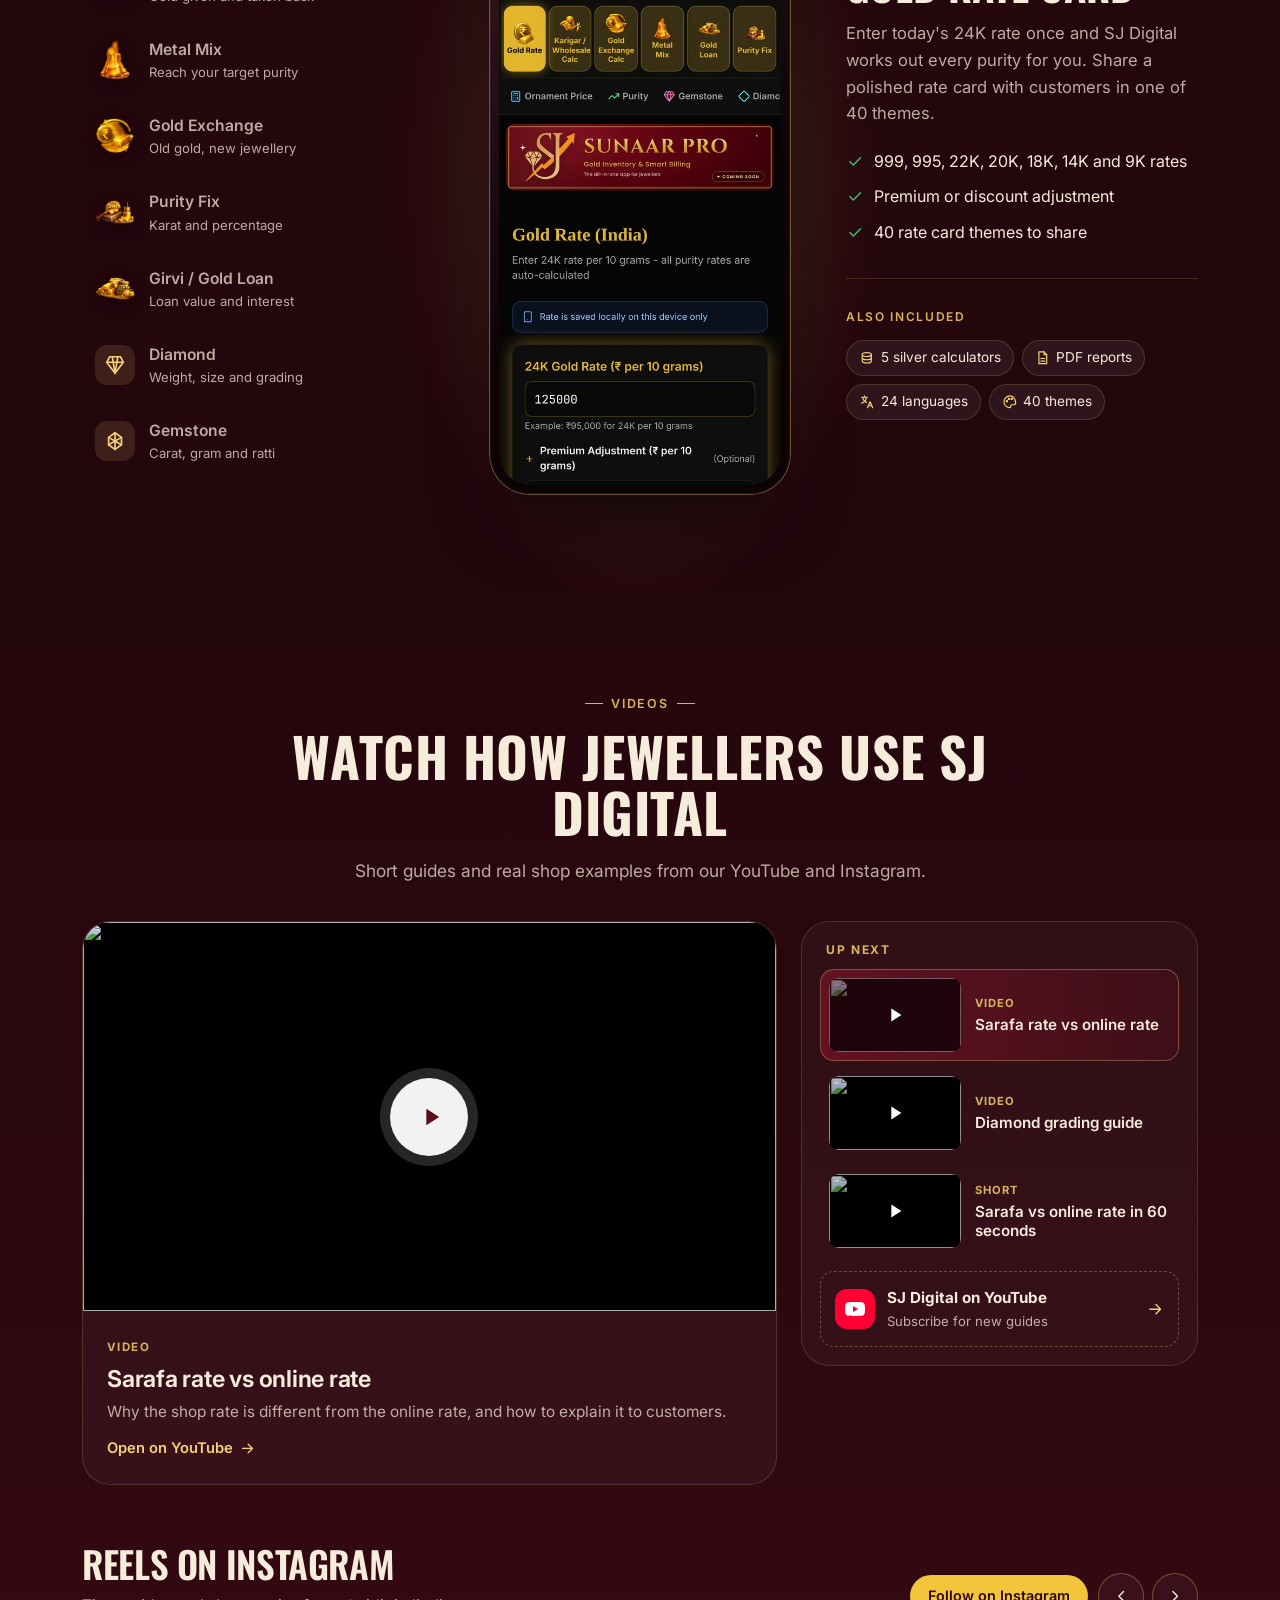
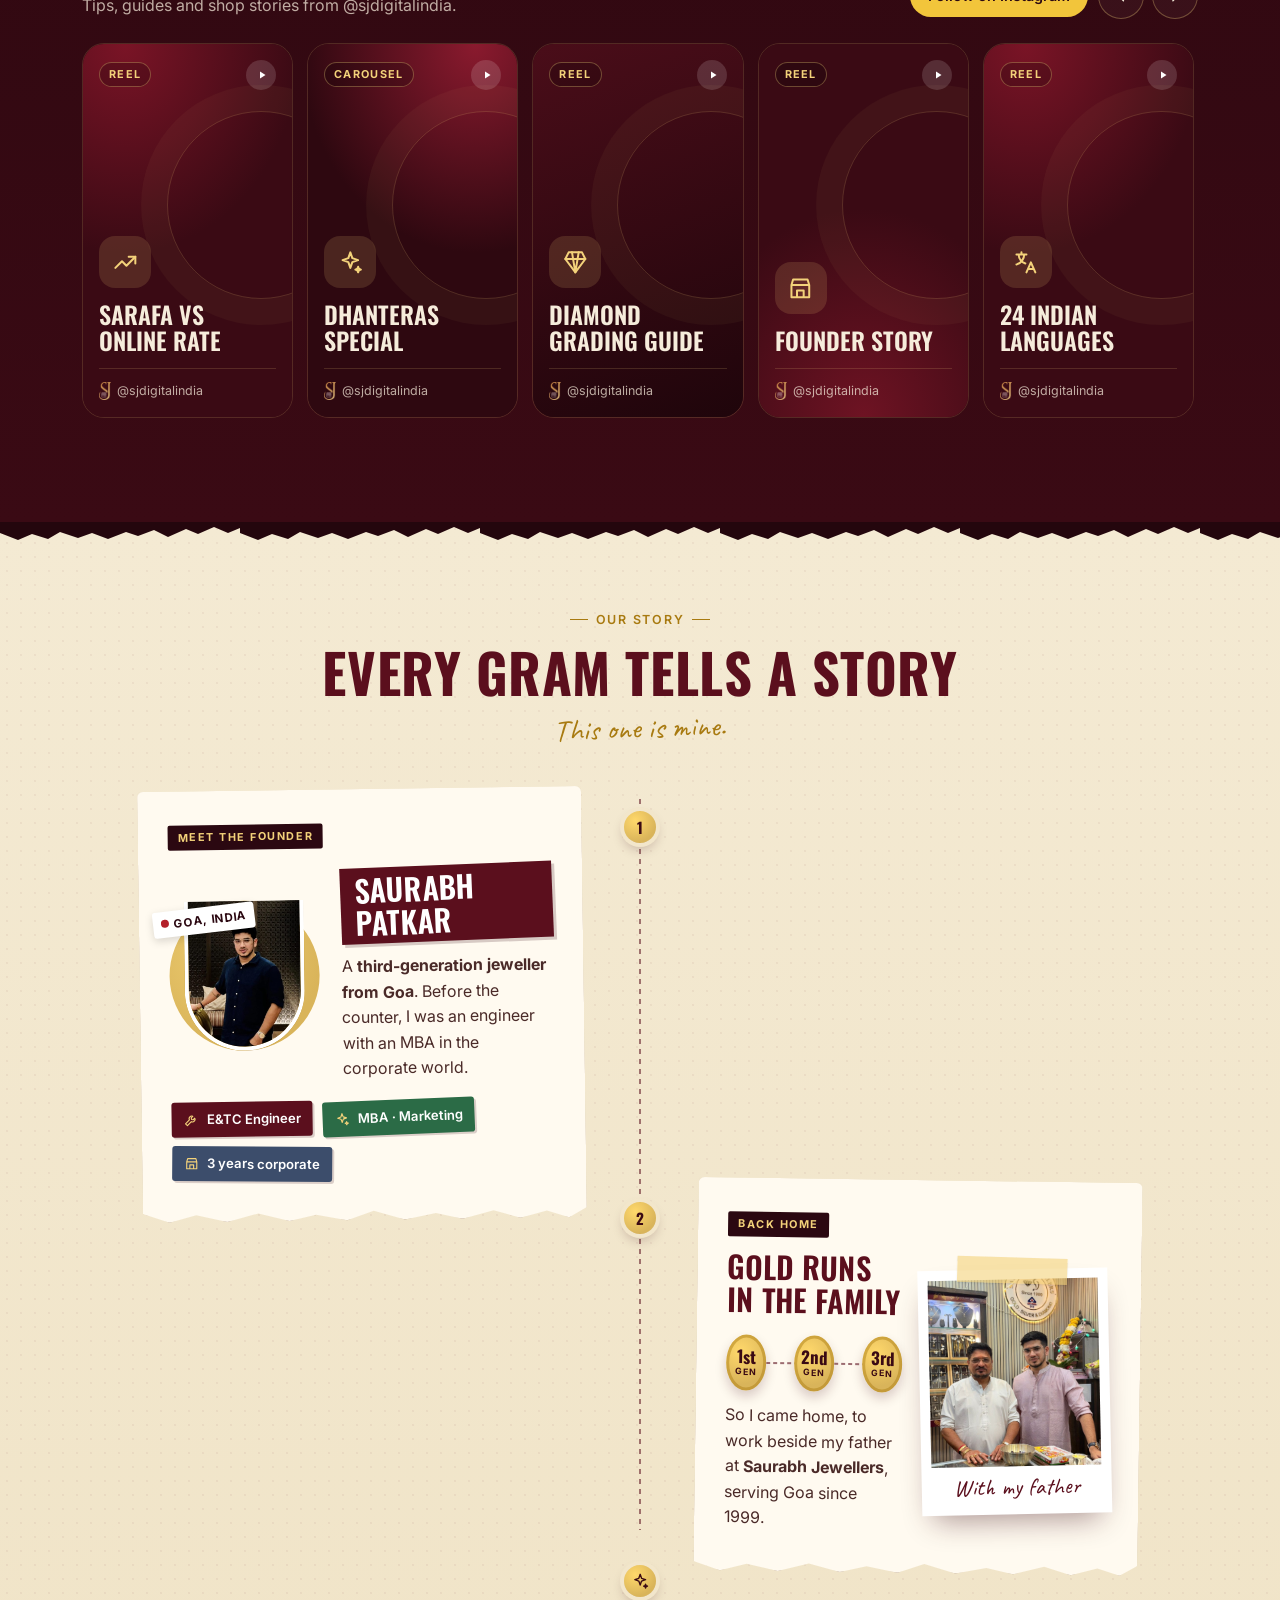
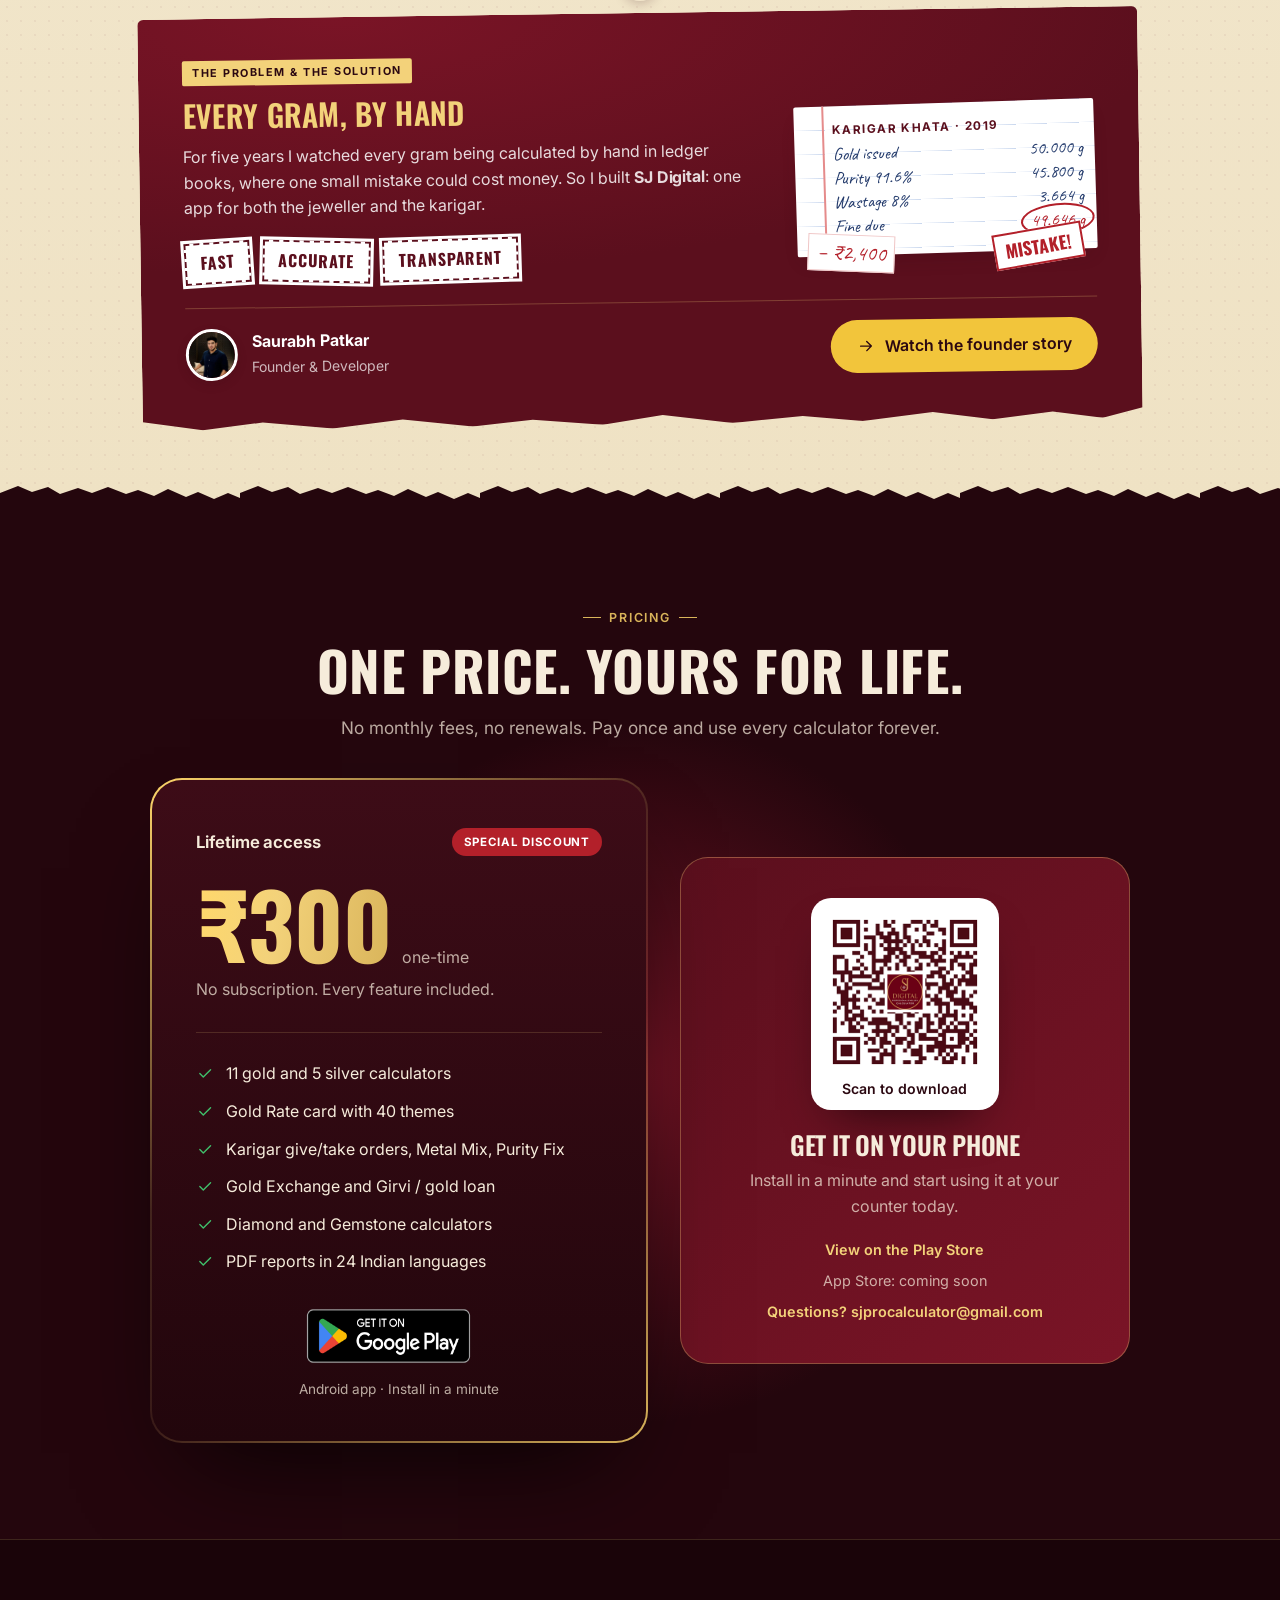
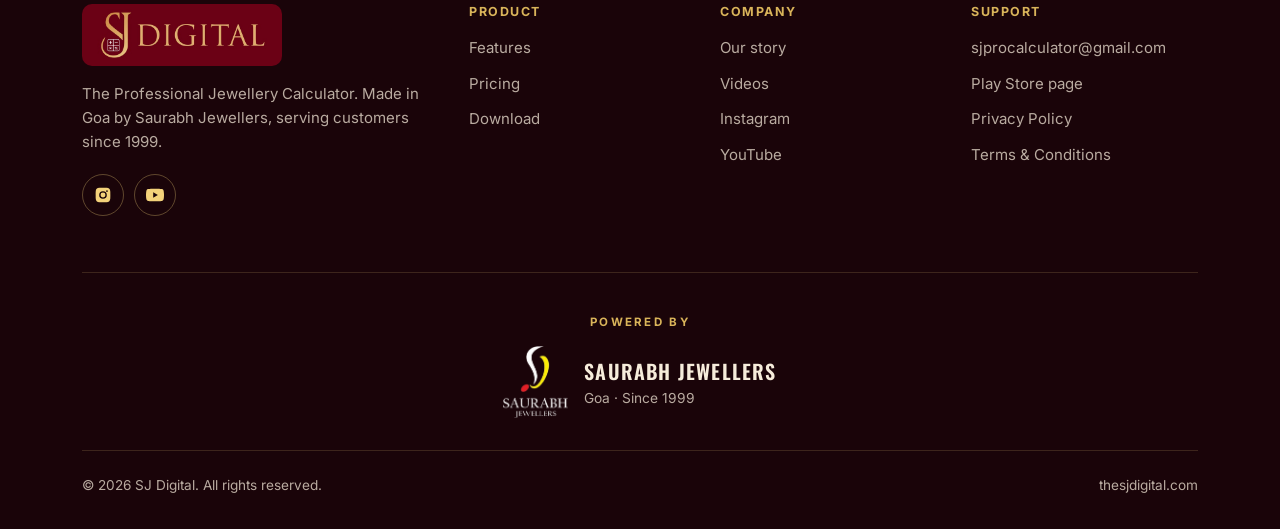
==== commit 911723fa: "Shorter website: 3-card story, merged pricing and download, removed duplicate sections, tighter spac" ====
--- a/index.html
+++ b/index.html
@@ -604,6 +604,21 @@
     .btn-maroon { background: var(--maroon); color: #fff; min-height: 46px; padding: 11px 20px; font-size: .95rem; }
     .btn-maroon:hover { background: var(--maroon-hi-2); color: var(--gold); }
 
+    /* compact story layout */
+    .home-grid { display: grid; gap: 18px; align-items: center; }
+    @media (min-width: 560px) { .home-grid { grid-template-columns: 1fr 190px; } }
+    .home-grid .polaroid { margin: 8px auto 0; max-width: 200px; }
+    .home-grid .ledger { margin-top: 6px; font-size: 1.12rem; padding: 12px 12px 18px 38px; }
+    .home-grid .ledger::before { left: 28px; }
+    .home-grid .ledger .row, .home-grid .ledger b { line-height: 24px; }
+    .home-grid .ledger { background: repeating-linear-gradient(#fff, #fff 23px, #c9d7ee 24px); }
+    @media (min-width: 560px) { .stop:nth-child(3) .home-grid { grid-template-columns: 1fr 210px; } }
+    .paper-maroon .signature b { color: #fff; }
+    .paper-maroon .signature span { color: rgba(255,255,255,.7); }
+    .paper-maroon .sign-row { margin-top: 24px; padding-top: 20px; border-top: 1px solid rgba(243,210,122,.25); }
+    .story.pad { padding-top: 96px; padding-bottom: 96px; }
+    @media (min-width: 900px) { .stop { margin-bottom: -60px; } .stop:last-child { margin-bottom: 0; } }
+
     /* reveal: cards slide in from their side */
     .stop.reveal { transform: translateY(24px); }
     @media (min-width: 900px) {
@@ -695,6 +710,53 @@
     .reveal { opacity: 0; transform: translateY(18px); transition: opacity .7s ease, transform .7s ease; }
     .reveal.in { opacity: 1; transform: none; }
     @media (prefers-reduced-motion: reduce) { .reveal { opacity: 1; transform: none; } }
+
+    /* ============================================================
+       SHORTER LAYOUT
+    ============================================================ */
+    .pad { padding: 64px 0; }
+    @media (min-width: 900px) { .pad { padding: 96px 0; } }
+    .sec-head { margin-bottom: 36px; }
+    .reels-head { margin: 56px 0 20px; }
+    .reels-actions { display: flex; align-items: center; gap: 10px; flex-shrink: 0; }
+    .btn-sm { min-height: 42px; padding: 9px 18px; font-size: .9rem; }
+    @media (max-width: 559px) { .reels-head { flex-direction: column; align-items: flex-start; } }
+    .story.pad { padding-top: 80px; padding-bottom: 80px; }
+    @media (max-width: 559px) { .story .ledger { display: none; } .story .chips { display: none; } }
+    @media (min-width: 900px) { .stop { margin-bottom: -40px; } }
+    @media (min-width: 900px) {
+      .trail .stop:last-child { width: 100%; margin: 80px 0 0; padding: 0; }
+      .trail .stop:last-child .node { left: 50%; right: auto; top: -48px; margin-left: -16px; }
+      .trail .stop:last-child .home-grid { grid-template-columns: 1.3fr 300px; gap: 40px; }
+      .trail .stop:last-child .paper { padding: 40px 44px 48px; }
+      .trail .stop:last-child.reveal { transform: translateY(24px); }
+      .trail .stop:last-child.reveal.in { transform: none; }
+      .trail::before { bottom: 40%; }
+    }
+
+    .price-wrap { position: relative; display: grid; gap: 20px; max-width: 980px; margin: 0 auto; align-items: center; }
+    @media (min-width: 900px) { .price-wrap { grid-template-columns: 1.05fr .95fr; gap: 32px; } }
+    .price-wrap .price-card { margin: 0; max-width: none; }
+    .get-app { border-radius: 28px; padding: 28px; background: linear-gradient(140deg, var(--maroon), var(--maroon-hi-2)); border: 1px solid var(--line-strong); text-align: center; }
+    .get-qr { display: none; }
+    @media (min-width: 900px) {
+      .get-app { padding: 40px; }
+      .get-qr { display: inline-block; background: #fff; border-radius: 20px; padding: 14px 14px 10px; box-shadow: 0 24px 50px -24px rgba(0,0,0,.7); }
+      .get-qr img { width: 160px; height: 160px; }
+      .get-qr figcaption { color: var(--ink); font-weight: 600; font-size: .88rem; margin-top: 6px; }
+    }
+    .get-app h3 { font-family: var(--font-head); text-transform: uppercase; font-weight: 600; font-size: 1.6rem; margin-top: 18px; }
+    @media (max-width: 899px) { .get-app h3 { margin-top: 0; } }
+    .get-app p { color: var(--text-dim); margin-top: 8px; }
+    .get-meta { list-style: none; display: grid; gap: 8px; margin-top: 18px; font-size: .9rem; color: var(--text-dim); }
+    .get-meta a { color: var(--gold); font-weight: 600; }
+    @media (max-width: 899px) { .get-app { display: none; } }
+    @media (max-width: 819px) {
+      .foot-grid .foot-col:nth-child(2), .foot-grid .foot-col:nth-child(3) { display: none; }
+      .foot-grid { grid-template-columns: 1fr; gap: 28px; }
+      footer { padding-top: 48px; }
+      .powered { margin-top: 36px; padding-top: 28px; }
+    }
 
     /* ============================================================
        POWERED BY
@@ -778,7 +840,6 @@
     <nav aria-label="Sections">
       <ul class="nav-links">
         <li><a href="#features">Features</a></li>
-        <li><a href="#calculators">Calculators</a></li>
         <li><a href="#videos">Videos</a></li>
         <li><a href="#story">Our story</a></li>
         <li><a href="#pricing">Pricing</a></li>
@@ -869,447 +930,6 @@
         </div>
       </div>
     </div>
-  </div>
-</section>
-
-<!-- ============================================================
-     2b. ALL CALCULATORS IN DETAIL (original module content)
-============================================================ -->
-<section class="light pad" id="calculators" aria-labelledby="calc-title">
-  <div class="wrap">
-    <div class="sec-head center reveal">
-      <span class="kicker">Calculators</span>
-      <h2 id="calc-title">Every calculator, in detail</h2>
-      <p>Pick a category to see exactly what each calculator does.</p>
-    </div>
-  <div class="inner-tab-wrap" id="innerTabNav">
-    <button class="inner-tab-btn active" type="button" data-panel="it-goldrate"><svg class="i" aria-hidden="true"><use href="#i-rate"/></svg> Gold Rate</button>
-    <button class="inner-tab-btn" type="button" data-panel="it-ornament"><svg class="i" aria-hidden="true"><use href="#i-ring"/></svg> Ornament Price</button>
-    <button class="inner-tab-btn" type="button" data-panel="it-purity"><svg class="i" aria-hidden="true"><use href="#i-spark"/></svg> Purity</button>
-    <button class="inner-tab-btn" type="button" data-panel="it-gemstone"><svg class="i" aria-hidden="true"><use href="#i-gem"/></svg> Gemstone</button>
-    <button class="inner-tab-btn" type="button" data-panel="it-diamond"><svg class="i" aria-hidden="true"><use href="#i-diamond"/></svg> Diamond</button>
-    <button class="inner-tab-btn" type="button" data-panel="it-karigar"><svg class="i" aria-hidden="true"><use href="#i-tool"/></svg> Karigar</button>
-    <button class="inner-tab-btn" type="button" data-panel="it-metalmix"><svg class="i" aria-hidden="true"><use href="#i-flask"/></svg> Metal Mix</button>
-    <button class="inner-tab-btn" type="button" data-panel="it-goldloan"><svg class="i" aria-hidden="true"><use href="#i-bank"/></svg> Gold Loan</button>
-  </div>
-
-  <!-- TAB: GOLD RATE -->
-  <div id="it-goldrate" class="inner-tab-panel active">
-    <div class="panel-header">
-      <div class="panel-icon"><svg class="i" aria-hidden="true"><use href="#i-rate"/></svg></div>
-      <div>
-        <h2>Gold Rate <span>Converter</span></h2>
-        <p>Enter the 24K gold rate once and instantly get rates for every purity used in jewellery and bullion trade.</p>
-      </div>
-    </div>
-    <div class="module-grid single">
-      <div class="mod-card">
-        <div class="mod-card-head">
-          <div class="mod-icon"><svg class="i" aria-hidden="true"><use href="#i-rate"/></svg></div>
-          <div class="mod-meta">
-            <div class="mod-label">Module · Gold Rate</div>
-            <h3>Gold Rate Converter</h3>
-          </div>
-        </div>
-        <p class="mod-desc">Enter the 24K gold rate and automatically convert it into multiple purity rates including 999, 995, 916 (22K), 750 (18K), 585 (14K), and 375 (9K). Ideal for daily shop rate display and karigar settlements.</p>
-        <div class="mod-divider"></div>
-        <ul class="mod-features cols">
-          <li>Automatic purity rate conversion</li>
-          <li>Supports 999, 995, 916, 750, 585, 375</li>
-          <li>Supports 9K 37.5% and 9K 38%</li>
-          <li>Optional premium / discount adjustment</li>
-          <li>Rounding support</li>
-          <li>Daily jewellery shop calculations</li>
-          <li>Helpful for bullion dealers</li>
-          <li>Karigar settlement support</li>
-        </ul>
-      </div>
-    </div>
-    <div class="mod-cta">
-      <div class="mod-cta-text">
-        <h4>Start Using <span>SJ Digital</span> Today</h4>
-        <p>Download the app and get instant gold rate conversions for your shop.</p>
-      </div>
-      <a class="gp-badge gp-sm" href="https://play.google.com/store/apps/details?id=co.median.android.bnlqjyd" target="_blank" rel="noopener"><img src="assets/google-play-badge.png" alt="Get it on Google Play" width="646" height="250" loading="lazy" /></a>
-    </div>
-  </div>
-
-  <!-- TAB: ORNAMENT PRICE CALCULATOR -->
-  <div id="it-ornament" class="inner-tab-panel">
-    <div class="panel-header">
-      <div class="panel-icon"><svg class="i" aria-hidden="true"><use href="#i-ring"/></svg></div>
-      <div>
-        <h2>Ornament Price <span>Calculator</span></h2>
-        <p>Two dedicated calculators for gold ornament pricing and diamond / gemstone ornament valuation.</p>
-      </div>
-    </div>
-    <div class="module-grid">
-      <div class="mod-card">
-        <div class="mod-card-head">
-          <div class="mod-icon"><svg class="i" aria-hidden="true"><use href="#i-ring"/></svg></div>
-          <div class="mod-meta">
-            <div class="mod-label">Submodule 1</div>
-            <h3>Gold Ornament Calculator</h3>
-          </div>
-        </div>
-        <p class="mod-desc">Helps jewellers calculate ornament value quickly using gross weight, stone deduction, purity selection, wastage and making charges for customer-ready billing.</p>
-        <div class="mod-divider"></div>
-        <ul class="mod-features">
-          <li>Gross weight entry</li>
-          <li>Stone weight deduction</li>
-          <li>Net gold weight calculation</li>
-          <li>Purity dropdown selection</li>
-          <li>Wastage percentage support</li>
-          <li>Making charges entry</li>
-          <li>Final ornament price calculation</li>
-        </ul>
-      </div>
-      <div class="mod-card">
-        <div class="mod-card-head">
-          <div class="mod-icon"><svg class="i" aria-hidden="true"><use href="#i-diamond"/></svg></div>
-          <div class="mod-meta">
-            <div class="mod-label">Submodule 2</div>
-            <h3>Diamond / Gemstone Ornament Calculator</h3>
-          </div>
-        </div>
-        <p class="mod-desc">Supports diamond and gemstone jewellery calculations where stone weights can be entered in multiple formats and automatically deducted before pricing.</p>
-        <div class="mod-divider"></div>
-        <ul class="mod-features">
-          <li>Stone weight entry in grams</li>
-          <li>Stone weight entry in carats</li>
-          <li>Stone weight entry using ratio</li>
-          <li>Automatic gram conversion</li>
-          <li>Automatic deduction from gold weight</li>
-          <li>Accurate remaining gold calculation</li>
-        </ul>
-      </div>
-    </div>
-    <div class="mod-cta">
-      <div class="mod-cta-text">
-        <h4>Price Ornaments <span>Accurately</span></h4>
-        <p>Used by retail jewellers, manufacturers and gold loan counters.</p>
-      </div>
-      <a class="gp-badge gp-sm" href="https://play.google.com/store/apps/details?id=co.median.android.bnlqjyd" target="_blank" rel="noopener"><img src="assets/google-play-badge.png" alt="Get it on Google Play" width="646" height="250" loading="lazy" /></a>
-    </div>
-  </div>
-
-  <!-- TAB: PURITY -->
-  <div id="it-purity" class="inner-tab-panel">
-    <div class="panel-header">
-      <div class="panel-icon"><svg class="i" aria-hidden="true"><use href="#i-spark"/></svg></div>
-      <div>
-        <h2>Purity <span>Tools</span></h2>
-        <p>Two precision tools for purity conversion and professional bullion calculations.</p>
-      </div>
-    </div>
-    <div class="module-grid">
-      <div class="mod-card">
-        <div class="mod-card-head">
-          <div class="mod-icon"><svg class="i" aria-hidden="true"><use href="#i-spark"/></svg></div>
-          <div class="mod-meta">
-            <div class="mod-label">Submodule 1</div>
-            <h3>Purity Calculator</h3>
-          </div>
-        </div>
-        <p class="mod-desc">Converts gold purity between Karat and percentage instantly for quick verification and calculations at the counter or workshop.</p>
-        <div class="mod-divider"></div>
-        <ul class="mod-features">
-          <li>Karat to percentage conversion</li>
-          <li>Percentage to Karat conversion</li>
-          <li>Supports all jewellery standard purities</li>
-          <li>Useful for counter and workshop calculations</li>
-        </ul>
-      </div>
-      <div class="mod-card">
-        <div class="mod-card-head">
-          <div class="mod-icon"><svg class="i" aria-hidden="true"><use href="#i-scale"/></svg></div>
-          <div class="mod-meta">
-            <div class="mod-label">Submodule 2</div>
-            <h3>Bullion Converter <small style="font-size:0.7rem;font-weight:400;color:var(--text-muted)">(999 → 995 g)</small></h3>
-          </div>
-        </div>
-        <p class="mod-desc">Professional bullion conversion tool for converting 999 purity gold weight into 995 purity equivalent — designed for bullion traders and manufacturers.</p>
-        <div class="mod-divider"></div>
-        <ul class="mod-features">
-          <li>Gram-based bullion conversion</li>
-          <li>Instant purity adjustment</li>
-          <li>Useful for bullion issue calculations</li>
-          <li>Supports workshop and manufacturing usage</li>
-        </ul>
-      </div>
-    </div>
-    <div class="mod-cta">
-      <div class="mod-cta-text">
-        <h4>Precise <span>Purity Calculations</span></h4>
-        <p>Trusted by bullion traders and jewellery manufacturers.</p>
-      </div>
-      <a class="gp-badge gp-sm" href="https://play.google.com/store/apps/details?id=co.median.android.bnlqjyd" target="_blank" rel="noopener"><img src="assets/google-play-badge.png" alt="Get it on Google Play" width="646" height="250" loading="lazy" /></a>
-    </div>
-  </div>
-
-  <!-- TAB: GEMSTONE -->
-  <div id="it-gemstone" class="inner-tab-panel">
-    <div class="panel-header">
-      <div class="panel-icon"><svg class="i" aria-hidden="true"><use href="#i-gem"/></svg></div>
-      <div>
-        <h2>Gemstone <span>Calculator</span></h2>
-        <p>Batch gemstone calculations and unit conversion tools built for modern jewellery workflows.</p>
-      </div>
-    </div>
-    <div class="module-grid">
-      <div class="mod-card">
-        <div class="mod-card-head">
-          <div class="mod-icon"><svg class="i" aria-hidden="true"><use href="#i-gem"/></svg></div>
-          <div class="mod-meta">
-            <div class="mod-label">Submodule 1</div>
-            <h3>Gemstone Calculator</h3>
-          </div>
-        </div>
-        <p class="mod-desc">Calculate gemstone weights accurately with batch-style entry support for manufacturing workflows.</p>
-        <div class="mod-divider"></div>
-        <ul class="mod-features">
-          <li>Multiple gemstone entries</li>
-          <li>Batch calculation support</li>
-          <li>Accurate total gemstone weight output</li>
-          <li>Useful for manufacturing workflows</li>
-        </ul>
-      </div>
-      <div class="mod-card">
-        <div class="mod-card-head">
-          <div class="mod-icon"><svg class="i" aria-hidden="true"><use href="#i-swap"/></svg></div>
-          <div class="mod-meta">
-            <div class="mod-label">Submodule 2</div>
-            <h3>Unit Converter <small style="font-size:0.7rem;font-weight:400;color:var(--text-muted)">(Carat · Gram · Ratti)</small></h3>
-          </div>
-        </div>
-        <p class="mod-desc">Converts gemstone weight units instantly between carat, gram and ratti — supporting both traditional and modern jewellery calculations.</p>
-        <div class="mod-divider"></div>
-        <ul class="mod-features">
-          <li>Carat to gram conversion</li>
-          <li>Gram to carat conversion</li>
-          <li>Gram to ratti conversion</li>
-          <li>Ratti to gram conversion</li>
-          <li>Traditional and modern workflow support</li>
-        </ul>
-      </div>
-    </div>
-    <div class="mod-cta">
-      <div class="mod-cta-text">
-        <h4>Gemstone Calculations <span>Made Simple</span></h4>
-        <p>Accurate unit conversions for every jewellery professional.</p>
-      </div>
-      <a class="gp-badge gp-sm" href="https://play.google.com/store/apps/details?id=co.median.android.bnlqjyd" target="_blank" rel="noopener"><img src="assets/google-play-badge.png" alt="Get it on Google Play" width="646" height="250" loading="lazy" /></a>
-    </div>
-  </div>
-
-  <!-- TAB: DIAMOND CALCULATOR -->
-  <div id="it-diamond" class="inner-tab-panel">
-    <div class="panel-header">
-      <div class="panel-icon"><svg class="i" aria-hidden="true"><use href="#i-diamond"/></svg></div>
-      <div>
-        <h2>Diamond <span>Calculator</span></h2>
-        <p>Three specialised tools for estimating diamond weight, calculating multi-stone batches, and planning jewellery designs.</p>
-      </div>
-    </div>
-    <div class="module-grid triple">
-      <div class="mod-card">
-        <div class="mod-card-head">
-          <div class="mod-icon"><svg class="i" aria-hidden="true"><use href="#i-diamond"/></svg></div>
-          <div class="mod-meta">
-            <div class="mod-label">Submodule 1</div>
-            <h3>Diamond Weight Calculator</h3>
-          </div>
-        </div>
-        <p class="mod-desc">Calculates estimated diamond weight using diameter and height measurements — useful for loose stone estimation and valuation.</p>
-        <div class="mod-divider"></div>
-        <ul class="mod-features">
-          <li>Diameter input</li>
-          <li>Height input</li>
-          <li>Estimated diamond weight output</li>
-          <li>Useful for loose stone estimation</li>
-        </ul>
-      </div>
-      <div class="mod-card">
-        <div class="mod-card-head">
-          <div class="mod-icon"><svg class="i" aria-hidden="true"><use href="#i-diamond"/></svg></div>
-          <div class="mod-meta">
-            <div class="mod-label">Submodule 2</div>
-            <h3>Multi-Stone Calculator</h3>
-          </div>
-        </div>
-        <p class="mod-desc">Calculate total weight for multiple diamonds together — ideal during jewellery repair, stone setting and batch work.</p>
-        <div class="mod-divider"></div>
-        <ul class="mod-features">
-          <li>Multiple stone entries supported</li>
-          <li>Batch weight calculation</li>
-          <li>Instant combined weight output</li>
-          <li>Useful during repair and stone setting</li>
-        </ul>
-      </div>
-      <div class="mod-card">
-        <div class="mod-card-head">
-          <div class="mod-icon"><svg class="i" aria-hidden="true"><use href="#i-ruler"/></svg></div>
-          <div class="mod-meta">
-            <div class="mod-label">Submodule 3</div>
-            <h3>Diamond Size Estimator</h3>
-          </div>
-        </div>
-        <p class="mod-desc">Estimates diamond size based on weight — supporting jewellery designers and helping staff assist customers in selection.</p>
-        <div class="mod-divider"></div>
-        <ul class="mod-features">
-          <li>Reverse size estimation from weight</li>
-          <li>Helps jewellery designers</li>
-          <li>Supports sales assistance</li>
-        </ul>
-      </div>
-    </div>
-    <div class="mod-cta">
-      <div class="mod-cta-text">
-        <h4>Professional <span>Diamond Tools</span></h4>
-        <p>Built for jewellery designers, stone setters and retail counters.</p>
-      </div>
-      <a class="gp-badge gp-sm" href="https://play.google.com/store/apps/details?id=co.median.android.bnlqjyd" target="_blank" rel="noopener"><img src="assets/google-play-badge.png" alt="Get it on Google Play" width="646" height="250" loading="lazy" /></a>
-    </div>
-  </div>
-
-  <!-- TAB: KARIGAR -->
-  <div id="it-karigar" class="inner-tab-panel">
-    <div class="panel-header">
-      <div class="panel-icon"><svg class="i" aria-hidden="true"><use href="#i-tool"/></svg></div>
-      <div>
-        <h2>Karigar &amp; Wholesale <span>Calculators</span></h2>
-        <p>Track gold issued to karigars and manage wholesale batch settlements with full accuracy.</p>
-      </div>
-    </div>
-    <div class="module-grid">
-      <div class="mod-card">
-        <div class="mod-card-head">
-          <div class="mod-icon"><svg class="i" aria-hidden="true"><use href="#i-tool"/></svg></div>
-          <div class="mod-meta">
-            <div class="mod-label">Submodule 1</div>
-            <h3>Karigar Gold Issue Calculator <span class="mod-pro">PRO</span></h3>
-          </div>
-        </div>
-        <p class="mod-desc">Tracks gold issued to karigars using batch-wise calculation with purity selection and balance tracking. Detects short or excess returns automatically.</p>
-        <div class="mod-divider"></div>
-        <ul class="mod-features">
-          <li>Batch 1 entry</li>
-          <li>Batch 2 entry</li>
-          <li>Batch 3 entry</li>
-          <li>Purity selection per batch</li>
-          <li>Net gold issued calculation</li>
-          <li>Balance tracking support</li>
-          <li>Report generation support</li>
-        </ul>
-      </div>
-      <div class="mod-card">
-        <div class="mod-card-head">
-          <div class="mod-icon"><svg class="i" aria-hidden="true"><use href="#i-store"/></svg></div>
-          <div class="mod-meta">
-            <div class="mod-label">Submodule 2</div>
-            <h3>Wholesale Order Calculator <span class="mod-pro">PRO</span></h3>
-          </div>
-        </div>
-        <p class="mod-desc">Designed for wholesalers to calculate batch-based gold settlements with both gold and rupee settlement options using 995 rate.</p>
-        <div class="mod-divider"></div>
-        <ul class="mod-features">
-          <li>Multi-batch entry support</li>
-          <li>Purity-wise calculation</li>
-          <li>Gold settlement option</li>
-          <li>Rupee settlement option</li>
-          <li>Auto calculation using 995 rate</li>
-          <li>Final balance output</li>
-          <li>Report generation support</li>
-        </ul>
-      </div>
-    </div>
-    <div class="mod-cta">
-      <div class="mod-cta-text">
-        <h4>Karigar &amp; Wholesale <span>Tracking</span></h4>
-        <p>Reduce gold tracking errors and settle accounts faster.</p>
-      </div>
-      <a class="gp-badge gp-sm" href="https://play.google.com/store/apps/details?id=co.median.android.bnlqjyd" target="_blank" rel="noopener"><img src="assets/google-play-badge.png" alt="Get it on Google Play" width="646" height="250" loading="lazy" /></a>
-    </div>
-  </div>
-
-  <!-- TAB: METAL MIX -->
-  <div id="it-metalmix" class="inner-tab-panel">
-    <div class="panel-header">
-      <div class="panel-icon"><svg class="i" aria-hidden="true"><use href="#i-flask"/></svg></div>
-      <div>
-        <h2>Metal Mix <span>Calculator</span></h2>
-        <p>Plan alloy mixtures with precision and calculate exact quantities needed to hit your target karat.</p>
-      </div>
-    </div>
-    <div class="module-grid single">
-      <div class="mod-card">
-        <div class="mod-card-head">
-          <div class="mod-icon"><svg class="i" aria-hidden="true"><use href="#i-flask"/></svg></div>
-          <div class="mod-meta">
-            <div class="mod-label">Module · Metal Mix</div>
-            <h3>Metal Proportion Calculator <span class="mod-pro">PRO</span></h3>
-          </div>
-        </div>
-        <p class="mod-desc">Calculates metal mixing ratios required to achieve target purity during jewellery manufacturing. Eliminates guesswork in alloy preparation and supports batch adjustments with report generation.</p>
-        <div class="mod-divider"></div>
-        <ul class="mod-features cols">
-          <li>Existing purity input</li>
-          <li>Additional metal purity input</li>
-          <li>Target purity calculation</li>
-          <li>Mixing ratio output</li>
-          <li>Batch adjustment support</li>
-          <li>Report generation support</li>
-        </ul>
-      </div>
-    </div>
-    <div class="mod-cta">
-      <div class="mod-cta-text">
-        <h4>Perfect <span>Alloy Planning</span></h4>
-        <p>Used by manufacturers and workshop owners for precise metal mixing.</p>
-      </div>
-      <a class="gp-badge gp-sm" href="https://play.google.com/store/apps/details?id=co.median.android.bnlqjyd" target="_blank" rel="noopener"><img src="assets/google-play-badge.png" alt="Get it on Google Play" width="646" height="250" loading="lazy" /></a>
-    </div>
-  </div>
-
-  <!-- TAB: GOLD LOAN CALCULATOR -->
-  <div id="it-goldloan" class="inner-tab-panel">
-    <div class="panel-header">
-      <div class="panel-icon"><svg class="i" aria-hidden="true"><use href="#i-bank"/></svg></div>
-      <div>
-        <h2>Gold Loan <span>Calculator</span></h2>
-        <p>Professional gold valuation for loan eligibility — with purity adjustment, stone deduction and instant report generation.</p>
-      </div>
-    </div>
-    <div class="module-grid single">
-      <div class="mod-card">
-        <div class="mod-card-head">
-          <div class="mod-icon"><svg class="i" aria-hidden="true"><use href="#i-bank"/></svg></div>
-          <div class="mod-meta">
-            <div class="mod-label">Module · Gold Loan</div>
-            <h3>Gold Loan Calculator <span class="mod-pro">PRO</span></h3>
-          </div>
-        </div>
-        <p class="mod-desc">Professional valuation calculator that estimates gold value and loan eligibility after purity adjustment and stone deduction. Generates customer-ready reports in PDF and JPG instantly.</p>
-        <div class="mod-divider"></div>
-        <ul class="mod-features cols">
-          <li>Stone weight deduction</li>
-          <li>Net gold weight calculation</li>
-          <li>Purity-based valuation</li>
-          <li>Loan eligibility estimation</li>
-          <li>Real-time gold value calculation</li>
-          <li>Report generation support</li>
-        </ul>
-      </div>
-    </div>
-    <div class="mod-cta">
-      <div class="mod-cta-text">
-        <h4>Accurate <span>Gold Loan Valuation</span></h4>
-        <p>Trusted by gold loan counters and pawnbrokers across India.</p>
-      </div>
-      <a class="gp-badge gp-sm" href="https://play.google.com/store/apps/details?id=co.median.android.bnlqjyd" target="_blank" rel="noopener"><img src="assets/google-play-badge.png" alt="Get it on Google Play" width="646" height="250" loading="lazy" /></a>
-    </div>
-  </div>
-
   </div>
 </section>
 
@@ -1357,24 +977,16 @@
         <h3>Reels on Instagram</h3>
         <p>Tips, guides and shop stories from @sjdigitalindia.</p>
       </div>
-      <div class="car-btns">
+      <div class="reels-actions">
+        <a class="btn btn-gold btn-sm" href="https://www.instagram.com/sjdigitalindia/" target="_blank" rel="noopener">Follow on Instagram</a>
+        <div class="car-btns">
         <button type="button" data-reels="-1" aria-label="Previous reels"><svg class="i" aria-hidden="true"><use href="#i-left"/></svg></button>
         <button type="button" data-reels="1" aria-label="Next reels"><svg class="i" aria-hidden="true"><use href="#i-right"/></svg></button>
+        </div>
       </div>
     </div>
     <div class="reels" id="reels" tabindex="0" aria-label="Instagram reels, scroll sideways">
       <a class="reel tone-0" href="https://www.instagram.com/reel/DfaSAAAEUmi/" target="_blank" rel="noopener"><span class="reel-top"><span class="reel-kind">Reel</span><span class="reel-play"><svg viewBox="0 0 24 24" aria-hidden="true"><path d="M8 5v14l11-7z"/></svg></span></span><span class="reel-icon"><svg class="i" aria-hidden="true"><use href="#i-rate"/></svg></span><span class="reel-title">Sarafa vs online rate</span><span class="reel-foot"><img src="assets/sj-monogram.png" alt="" width="14" height="21" loading="lazy" />@sjdigitalindia</span></a><a class="reel tone-1" href="https://www.instagram.com/p/DfYsqu7Epri/" target="_blank" rel="noopener"><span class="reel-top"><span class="reel-kind">Carousel</span><span class="reel-play"><svg viewBox="0 0 24 24" aria-hidden="true"><path d="M8 5v14l11-7z"/></svg></span></span><span class="reel-icon"><svg class="i" aria-hidden="true"><use href="#i-spark"/></svg></span><span class="reel-title">Dhanteras special</span><span class="reel-foot"><img src="assets/sj-monogram.png" alt="" width="14" height="21" loading="lazy" />@sjdigitalindia</span></a><a class="reel tone-2" href="https://www.instagram.com/reel/De9U3LNlMLw/" target="_blank" rel="noopener"><span class="reel-top"><span class="reel-kind">Reel</span><span class="reel-play"><svg viewBox="0 0 24 24" aria-hidden="true"><path d="M8 5v14l11-7z"/></svg></span></span><span class="reel-icon"><svg class="i" aria-hidden="true"><use href="#i-diamond"/></svg></span><span class="reel-title">Diamond grading guide</span><span class="reel-foot"><img src="assets/sj-monogram.png" alt="" width="14" height="21" loading="lazy" />@sjdigitalindia</span></a><a class="reel tone-3" href="https://www.instagram.com/reel/DeuWU81h-Z7/" target="_blank" rel="noopener"><span class="reel-top"><span class="reel-kind">Reel</span><span class="reel-play"><svg viewBox="0 0 24 24" aria-hidden="true"><path d="M8 5v14l11-7z"/></svg></span></span><span class="reel-icon"><svg class="i" aria-hidden="true"><use href="#i-store"/></svg></span><span class="reel-title">Founder story</span><span class="reel-foot"><img src="assets/sj-monogram.png" alt="" width="14" height="21" loading="lazy" />@sjdigitalindia</span></a><a class="reel tone-0" href="https://www.instagram.com/reel/Dew9wmuhexS/" target="_blank" rel="noopener"><span class="reel-top"><span class="reel-kind">Reel</span><span class="reel-play"><svg viewBox="0 0 24 24" aria-hidden="true"><path d="M8 5v14l11-7z"/></svg></span></span><span class="reel-icon"><svg class="i" aria-hidden="true"><use href="#i-lang"/></svg></span><span class="reel-title">24 Indian languages</span><span class="reel-foot"><img src="assets/sj-monogram.png" alt="" width="14" height="21" loading="lazy" />@sjdigitalindia</span></a><a class="reel tone-1" href="https://www.instagram.com/reel/De0v2VJhkEi/" target="_blank" rel="noopener"><span class="reel-top"><span class="reel-kind">Reel</span><span class="reel-play"><svg viewBox="0 0 24 24" aria-hidden="true"><path d="M8 5v14l11-7z"/></svg></span></span><span class="reel-icon"><svg class="i" aria-hidden="true"><use href="#i-tool"/></svg></span><span class="reel-title">Karigar calculator</span><span class="reel-foot"><img src="assets/sj-monogram.png" alt="" width="14" height="21" loading="lazy" />@sjdigitalindia</span></a><a class="reel tone-2" href="https://www.instagram.com/p/De9XAxJCHfw/" target="_blank" rel="noopener"><span class="reel-top"><span class="reel-kind">Carousel</span><span class="reel-play"><svg viewBox="0 0 24 24" aria-hidden="true"><path d="M8 5v14l11-7z"/></svg></span></span><span class="reel-icon"><svg class="i" aria-hidden="true"><use href="#i-palette"/></svg></span><span class="reel-title">All features</span><span class="reel-foot"><img src="assets/sj-monogram.png" alt="" width="14" height="21" loading="lazy" />@sjdigitalindia</span></a>
-    </div>
-
-    <div class="channel-bar reveal">
-      <div class="channel-id">
-        <img src="assets/sj-app-icon-512.png" alt="" width="52" height="52" loading="lazy" />
-        <div><b>Follow SJ Digital</b><span>New tips for jewellers on Instagram and YouTube</span></div>
-      </div>
-      <div class="channel-btns">
-        <a class="btn btn-gold" href="https://www.instagram.com/sjdigitalindia/" target="_blank" rel="noopener"><span class="bi"><svg viewBox="0 0 24 24" fill="currentColor" aria-hidden="true"><path d="M12 2.2c3.2 0 3.6 0 4.8.1 3.2.1 4.8 1.7 4.9 4.9.1 1.3.1 1.6.1 4.8s0 3.6-.1 4.8c-.1 3.2-1.7 4.8-4.9 4.9-1.3.1-1.6.1-4.8.1s-3.6 0-4.8-.1c-3.3-.1-4.8-1.7-4.9-4.9C2.2 15.6 2.2 15.2 2.2 12s0-3.6.1-4.8C2.4 3.9 3.9 2.4 7.2 2.3 8.4 2.2 8.8 2.2 12 2.2zm0 4.7a5.1 5.1 0 1 0 0 10.2 5.1 5.1 0 0 0 0-10.2zm0 8.4a3.3 3.3 0 1 1 0-6.6 3.3 3.3 0 0 1 0 6.6zm5.3-9.8a1.2 1.2 0 1 0 0 2.4 1.2 1.2 0 0 0 0-2.4z"/></svg></span>Follow on Instagram</a>
-        <a class="btn btn-ghost" href="https://www.youtube.com/channel/UCqa9RBY2n3VKi9FDEdBWlUg?sub_confirmation=1" target="_blank" rel="noopener"><span class="bi"><svg viewBox="0 0 24 24" fill="currentColor" aria-hidden="true"><path d="M23.5 6.2a3 3 0 0 0-2.1-2.1C19.5 3.6 12 3.6 12 3.6s-7.5 0-9.4.5A3 3 0 0 0 .5 6.2 31 31 0 0 0 0 12a31 31 0 0 0 .5 5.8 3 3 0 0 0 2.1 2.1c1.9.5 9.4.5 9.4.5s7.5 0 9.4-.5a3 3 0 0 0 2.1-2.1A31 31 0 0 0 24 12a31 31 0 0 0-.5-5.8zM9.6 15.6V8.4l6.2 3.6-6.2 3.6z"/></svg></span>Subscribe on YouTube</a>
-      </div>
     </div>
   </div>
 </section>
@@ -1391,9 +1003,9 @@
     </div>
 
     <ol class="trail">
-      <!-- Intro -->
-      <li class="stop stop-intro reveal">
-        <span class="node" aria-hidden="true"><img src="assets/sj-monogram.png" alt="" width="14" height="21" /></span>
+      <!-- 1. Meet the founder -->
+      <li class="stop reveal">
+        <span class="node" aria-hidden="true">1</span>
         <article class="paper tilt-l">
           <span class="tag">Meet the founder</span>
           <div class="intro-grid">
@@ -1403,20 +1015,9 @@
             </figure>
             <div>
               <h3 class="ribbon">Saurabh Patkar</h3>
-              <p class="ribbon-sub">Founder &amp; Developer · SJ Digital</p>
-              <p>Hello, I'm Saurabh Patkar, founder and developer of SJ Digital, and a <strong>third-generation jeweller from Goa</strong>.</p>
+              <p>A <strong>third-generation jeweller from Goa</strong>. Before the counter, I was an engineer with an MBA in the corporate world.</p>
             </div>
           </div>
-        </article>
-      </li>
-
-      <!-- Chapter 1 -->
-      <li class="stop reveal">
-        <span class="node" aria-hidden="true">1</span>
-        <article class="paper tilt-r">
-          <span class="tag">Chapter 1 · The engineer</span>
-          <h3>My journey didn't begin at the counter</h3>
-          <p>I became an electronics and telecommunication engineer, earned an MBA in marketing, and spent three years in the corporate world.</p>
           <div class="chips">
             <span class="chip-paper"><svg class="i" aria-hidden="true"><use href="#i-tool"/></svg>E&amp;TC Engineer</span>
             <span class="chip-paper"><svg class="i" aria-hidden="true"><use href="#i-spark"/></svg>MBA · Marketing</span>
@@ -1425,90 +1026,61 @@
         </article>
       </li>
 
-      <!-- Chapter 2 -->
+      <!-- 2. Back home -->
       <li class="stop reveal">
         <span class="node" aria-hidden="true">2</span>
-        <article class="paper tilt-l">
-          <span class="tag">Chapter 2 · Back home</span>
-          <h3>Still, gold runs in the family</h3>
-          <div class="gens" aria-label="Three generations of jewellers">
-            <span class="coin">1st<small>gen</small></span><i></i>
-            <span class="coin">2nd<small>gen</small></span><i></i>
-            <span class="coin">3rd<small>gen</small></span>
-          </div>
-          <p>So I came home, to work beside my father in our jewellery shop, <strong>Saurabh Jewellers</strong>, serving Goa since 1999.</p>
-          <figure class="polaroid">
-            <span class="tape" aria-hidden="true"></span>
-            <img src="assets/saurabh-with-dad.jpg" alt="Saurabh Patkar with his father at the counter of Saurabh Jewellers, Goa" width="900" height="1200" loading="lazy" />
-            <figcaption>With my father, at our counter</figcaption>
-          </figure>
-        </article>
-      </li>
-
-      <!-- Chapter 3 -->
-      <li class="stop reveal">
-        <span class="node" aria-hidden="true">3</span>
         <article class="paper tilt-r">
-          <span class="tag">Chapter 3 · The problem</span>
-          <h3>Every gram, calculated by hand</h3>
-          <p>For five years I saw the trade up close, between jeweller and karigar. Every gram was calculated by hand, in old ledger books. And sometimes, one small mistake cost money.</p>
-          <div class="ledger" aria-label="Example of a handwritten karigar ledger with a calculation mistake">
-            <b>Karigar khata · 2019</b>
-            <div class="row"><span>Gold issued</span><span>50.000 g</span></div>
-            <div class="row"><span>Purity 91.6%</span><span>45.800 g</span></div>
-            <div class="row"><span>Wastage 8%</span><span>3.664 g</span></div>
-            <div class="row due"><span>Fine due</span><span class="wrong">49.646 g</span></div>
-            <span class="mistake">Mistake!</span>
-            <span class="loss">− ₹2,400</span>
+          <span class="tag">Back home</span>
+          <div class="home-grid">
+            <div>
+              <h3>Gold runs in the family</h3>
+              <div class="gens" aria-label="Three generations of jewellers">
+                <span class="coin">1st<small>gen</small></span><i></i>
+                <span class="coin">2nd<small>gen</small></span><i></i>
+                <span class="coin">3rd<small>gen</small></span>
+              </div>
+              <p>So I came home, to work beside my father at <strong>Saurabh Jewellers</strong>, serving Goa since 1999.</p>
+            </div>
+            <figure class="polaroid">
+              <span class="tape" aria-hidden="true"></span>
+              <img src="assets/saurabh-with-dad.jpg" alt="Saurabh Patkar with his father at the counter of Saurabh Jewellers, Goa" width="900" height="1200" loading="lazy" />
+              <figcaption>With my father</figcaption>
+            </figure>
           </div>
         </article>
       </li>
 
-      <!-- Chapter 4 -->
+      <!-- 3. Problem to solution -->
       <li class="stop reveal">
-        <span class="node" aria-hidden="true">4</span>
-        <article class="paper paper-dark tilt-l">
-          <span class="tag">Chapter 4 · The idea</span>
-          <h3>So the engineer in me got to work</h3>
-          <p>With my HTML and Java skills, I built a solution, one calculation at a time.</p>
-          <div class="code" aria-hidden="true">
-            <div class="code-tabs"><span>HTML</span><span>Java</span></div>
-<pre><span class="c">// SJ Digital</span>
-double fine = weight * purity / 100;
-double wastage = fine * 0.08;
-double labour = weight * rate;
-return fine + wastage;</pre>
+        <span class="node node-gold" aria-hidden="true"><svg class="i"><use href="#i-spark"/></svg></span>
+        <article class="paper paper-maroon tilt-l">
+          <span class="tag">The problem &amp; the solution</span>
+          <div class="home-grid">
+            <div>
+              <h3>Every gram, by hand</h3>
+              <p>For five years I watched every gram being calculated by hand in ledger books, where one small mistake could cost money. So I built <strong>SJ Digital</strong>: one app for both the jeweller and the karigar.</p>
+              <div class="stamps">
+                <span class="stamp">Fast</span>
+                <span class="stamp">Accurate</span>
+                <span class="stamp">Transparent</span>
+              </div>
+            </div>
+            <div class="ledger" aria-label="Example of a handwritten karigar ledger with a calculation mistake">
+              <b>Karigar khata · 2019</b>
+              <div class="row"><span>Gold issued</span><span>50.000 g</span></div>
+              <div class="row"><span>Purity 91.6%</span><span>45.800 g</span></div>
+              <div class="row"><span>Wastage 8%</span><span>3.664 g</span></div>
+              <div class="row due"><span>Fine due</span><span class="wrong">49.646 g</span></div>
+              <span class="mistake">Mistake!</span>
+              <span class="loss">− ₹2,400</span>
+            </div>
           </div>
-        </article>
-      </li>
-
-      <!-- Chapter 5 -->
-      <li class="stop reveal">
-        <span class="node" aria-hidden="true">5</span>
-        <article class="paper paper-maroon tilt-r">
-          <span class="tag">Chapter 5 · The solution</span>
-          <h3><img src="assets/sj-monogram.png" alt="" width="20" height="30" /> SJ Digital</h3>
-          <p>One app that solves the calculations of both the jeweller and the karigar.</p>
-          <div class="stamps">
-            <span class="stamp">Fast</span>
-            <span class="stamp">Accurate</span>
-            <span class="stamp">Transparent</span>
-          </div>
-        </article>
-      </li>
-
-      <!-- Vision -->
-      <li class="stop stop-end reveal">
-        <span class="node node-gold" aria-hidden="true"><svg class="i"><use href="#i-spark"/></svg></span>
-        <article class="paper tilt-l">
-          <span class="tag">The vision</span>
-          <h3>Three generations of gold. Built for the next generation of jewellers.</h3>
           <div class="sign-row">
             <div class="signature">
               <img src="assets/founder-saurabh.jpg" alt="" width="52" height="52" loading="lazy" />
-              <div><b>Saurabh Patkar</b><span>Founder &amp; Developer, SJ Digital</span></div>
+              <div><b>Saurabh Patkar</b><span>Founder &amp; Developer</span></div>
             </div>
-            <a class="btn btn-maroon" href="https://www.instagram.com/reel/DeuWU81h-Z7/" target="_blank" rel="noopener">
+            <a class="btn btn-gold" href="https://www.instagram.com/reel/DeuWU81h-Z7/" target="_blank" rel="noopener">
               <svg class="i" aria-hidden="true"><use href="#i-arrow"/></svg>Watch the founder story
             </a>
           </div>
@@ -1528,6 +1100,7 @@
       <h2 id="pricing-title">One price. Yours for life.</h2>
       <p>No monthly fees, no renewals. Pay once and use every calculator forever.</p>
     </div>
+    <div class="price-wrap">
     <div class="price-card reveal">
       <div class="price-inner">
         <div class="price-top">
@@ -1548,54 +1121,19 @@
         <p class="price-foot">Android app · Install in a minute</p>
       </div>
     </div>
-  </div>
-</section>
-
-<!-- ============================================================
-     6. DOWNLOAD
-============================================================ -->
-<section class="download" id="download" aria-labelledby="download-title">
-  <div class="wrap">
-    <div class="dl-band reveal">
-      <div style="position:relative; z-index:1">
-        <span class="kicker">Download</span>
-        <h2 id="download-title" style="margin-top:14px">Get SJ Digital on your phone</h2>
-        <p>Lifetime access for ₹300. Start using it at your counter today.</p>
-        <div class="dl-actions">
-          <a class="gp-badge gp-lg" href="https://play.google.com/store/apps/details?id=co.median.android.bnlqjyd" target="_blank" rel="noopener"><img src="assets/google-play-badge.png" alt="Get it on Google Play" width="646" height="250" /></a>
-        </div>
-        <div class="dl-meta">
-          <a href="https://play.google.com/store/apps/details?id=co.median.android.bnlqjyd" target="_blank" rel="noopener">View on the Play Store</a>
-          <span>App Store: coming soon</span>
-        </div>
-      </div>
-      <figure class="dl-qr">
+    <aside class="get-app reveal" id="download" aria-label="Download SJ Digital">
+      <figure class="get-qr">
         <img src="assets/qr-download.png" alt="QR code that opens the SJ Digital download page" width="168" height="168" loading="lazy" />
         <figcaption>Scan to download</figcaption>
       </figure>
-    </div>
-
-    <div class="support">
-      <a href="https://www.instagram.com/sjdigitalindia/" target="_blank" rel="noopener">
-        <span class="ico"><svg width="18" height="18" viewBox="0 0 24 24" fill="currentColor" aria-hidden="true"><path d="M12 2.2c3.2 0 3.6 0 4.8.1 3.2.1 4.8 1.7 4.9 4.9.1 1.3.1 1.6.1 4.8s0 3.6-.1 4.8c-.1 3.2-1.7 4.8-4.9 4.9-1.3.1-1.6.1-4.8.1s-3.6 0-4.8-.1c-3.3-.1-4.8-1.7-4.9-4.9C2.2 15.6 2.2 15.2 2.2 12s0-3.6.1-4.8C2.4 3.9 3.9 2.4 7.2 2.3 8.4 2.2 8.8 2.2 12 2.2zm0 4.7a5.1 5.1 0 1 0 0 10.2 5.1 5.1 0 0 0 0-10.2zm0 8.4a3.3 3.3 0 1 1 0-6.6 3.3 3.3 0 0 1 0 6.6zm5.3-9.8a1.2 1.2 0 1 0 0 2.4 1.2 1.2 0 0 0 0-2.4z"/></svg></span>
-        <span><b>Instagram</b><small>@sjdigitalindia</small></span>
-      </a>
-      <a href="https://www.youtube.com/channel/UCqa9RBY2n3VKi9FDEdBWlUg" target="_blank" rel="noopener">
-        <span class="ico"><svg width="20" height="20" viewBox="0 0 24 24" fill="currentColor" aria-hidden="true"><path d="M23.5 6.2a3 3 0 0 0-2.1-2.1C19.5 3.6 12 3.6 12 3.6s-7.5 0-9.4.5A3 3 0 0 0 .5 6.2 31 31 0 0 0 0 12a31 31 0 0 0 .5 5.8 3 3 0 0 0 2.1 2.1c1.9.5 9.4.5 9.4.5s7.5 0 9.4-.5a3 3 0 0 0 2.1-2.1A31 31 0 0 0 24 12a31 31 0 0 0-.5-5.8zM9.6 15.6V8.4l6.2 3.6-6.2 3.6z"/></svg></span>
-        <span><b>YouTube</b><small>Tutorials &amp; tips</small></span>
-      </a>
-      <a href="mailto:sjprocalculator@gmail.com">
-        <span class="ico"><svg class="i" aria-hidden="true"><use href="#i-mail"/></svg></span>
-        <span><b>Contact us</b><small>sjprocalculator@gmail.com</small></span>
-      </a>
-            <a href="privacy.html">
-        <span class="ico"><svg class="i" aria-hidden="true"><use href="#i-shield"/></svg></span>
-        <span><b>Privacy Policy</b><small>How we handle data</small></span>
-      </a>
-            <a href="terms.html">
-        <span class="ico"><svg class="i" aria-hidden="true"><use href="#i-doc"/></svg></span>
-        <span><b>Terms</b><small>Terms &amp; conditions</small></span>
-      </a>
+      <h3>Get it on your phone</h3>
+      <p>Install in a minute and start using it at your counter today.</p>
+      <ul class="get-meta">
+        <li><a href="https://play.google.com/store/apps/details?id=co.median.android.bnlqjyd" target="_blank" rel="noopener">View on the Play Store</a></li>
+        <li>App Store: coming soon</li>
+        <li><a href="mailto:sjprocalculator@gmail.com">Questions? sjprocalculator@gmail.com</a></li>
+      </ul>
+    </aside>
     </div>
   </div>
 </section>
@@ -1620,8 +1158,7 @@
         <h4>Product</h4>
         <ul>
           <li><a href="#features">Features</a></li>
-          <li><a href="#calculators">Calculators</a></li>
-          <li><a href="#pricing">Pricing</a></li>
+            <li><a href="#pricing">Pricing</a></li>
           <li><a href="https://play.google.com/store/apps/details?id=co.median.android.bnlqjyd" target="_blank" rel="noopener">Download</a></li>
         </ul>
       </div>
@@ -1684,24 +1221,6 @@
   function onScroll() { if (nav) nav.classList.toggle('scrolled', window.scrollY > 10); }
   onScroll(); window.addEventListener('scroll', onScroll, { passive: true });
 
-  /* Calculator detail tabs */
-  var tabBtns = document.querySelectorAll('.inner-tab-btn');
-  var wrap = document.getElementById('innerTabNav');
-  if (wrap) wrap.setAttribute('role', 'tablist');
-  tabBtns.forEach(function (btn) {
-    btn.setAttribute('role', 'tab');
-    btn.setAttribute('aria-selected', btn.classList.contains('active') ? 'true' : 'false');
-    btn.setAttribute('aria-controls', btn.getAttribute('data-panel'));
-    btn.addEventListener('click', function () {
-      var panelId = btn.getAttribute('data-panel');
-      document.querySelectorAll('.inner-tab-panel').forEach(function (el) { el.classList.remove('active'); });
-      tabBtns.forEach(function (b) { b.classList.remove('active'); b.setAttribute('aria-selected', 'false'); });
-      var target = document.getElementById(panelId);
-      if (target) target.classList.add('active');
-      btn.classList.add('active'); btn.setAttribute('aria-selected', 'true');
-    });
-  });
-
   /* Features showcase: tabs + auto-advance */
   (function () {
     var fx = document.getElementById('fx'); if (!fx) return;
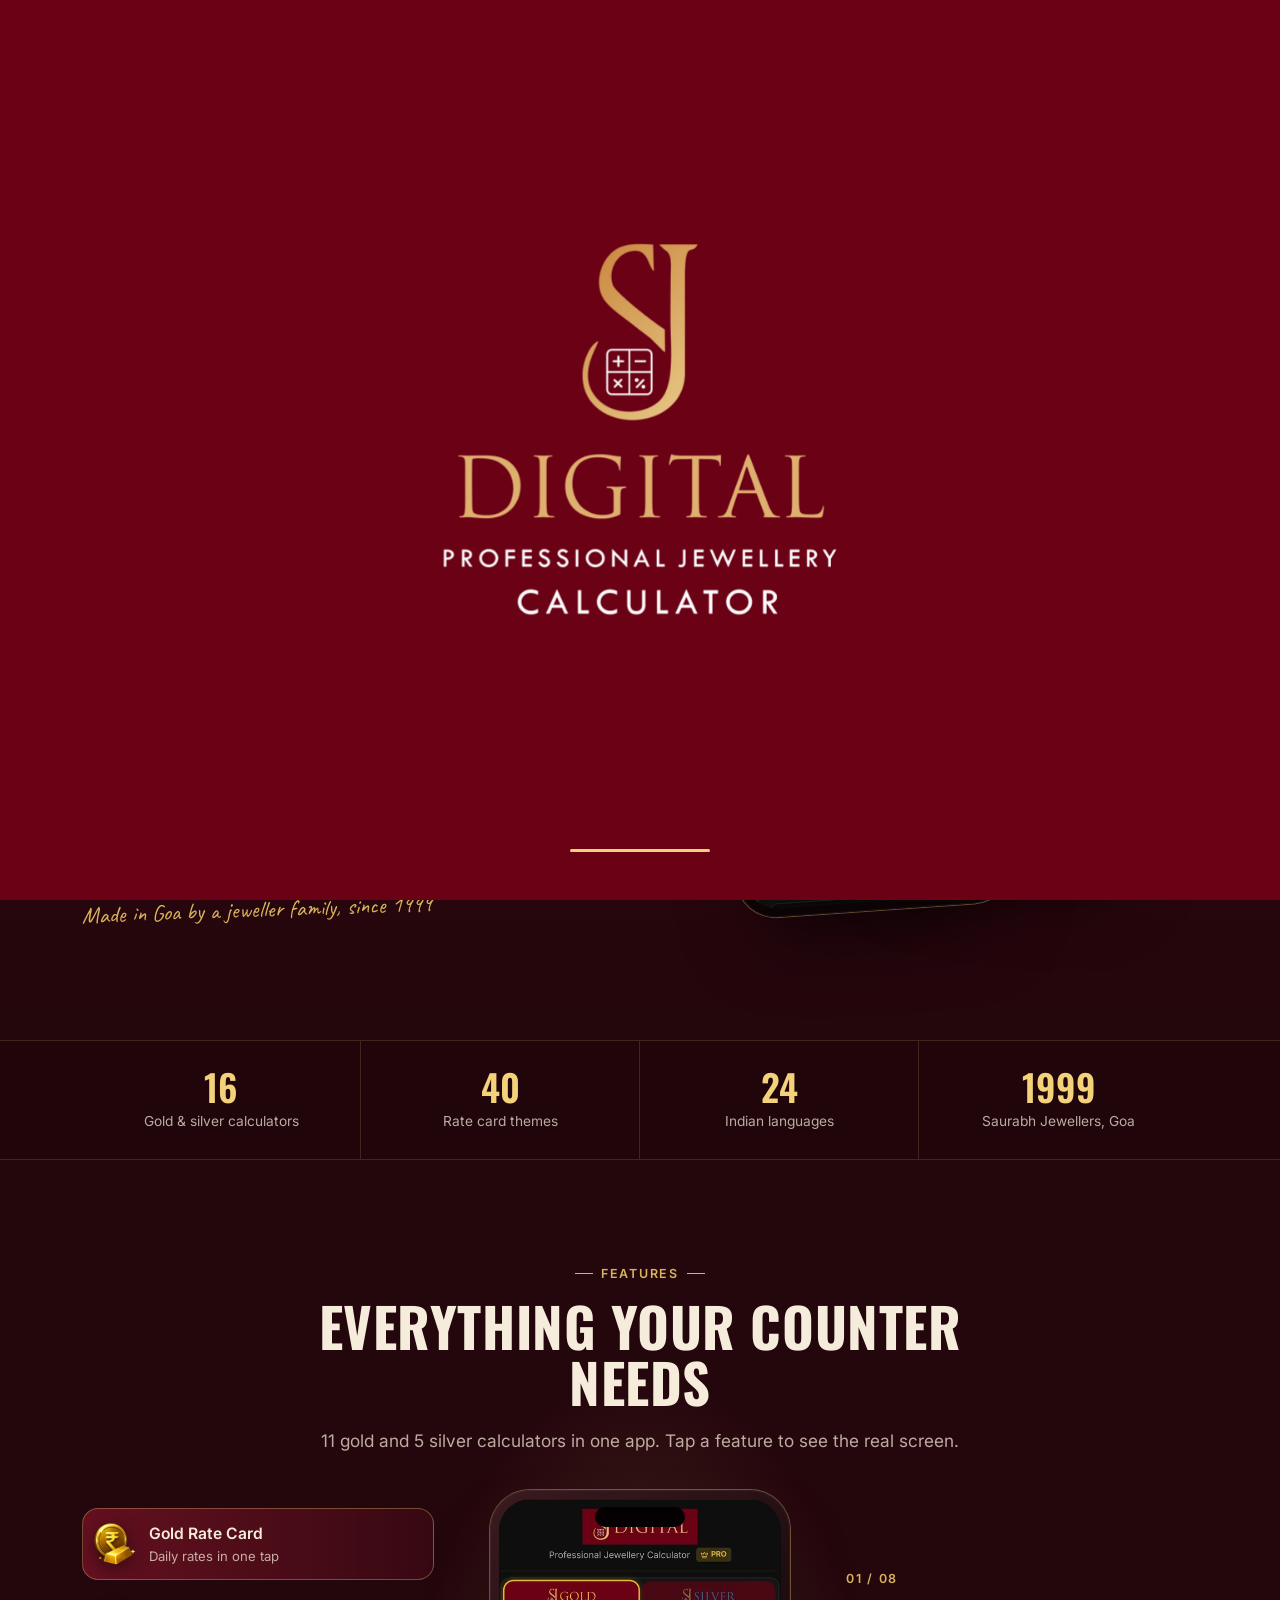
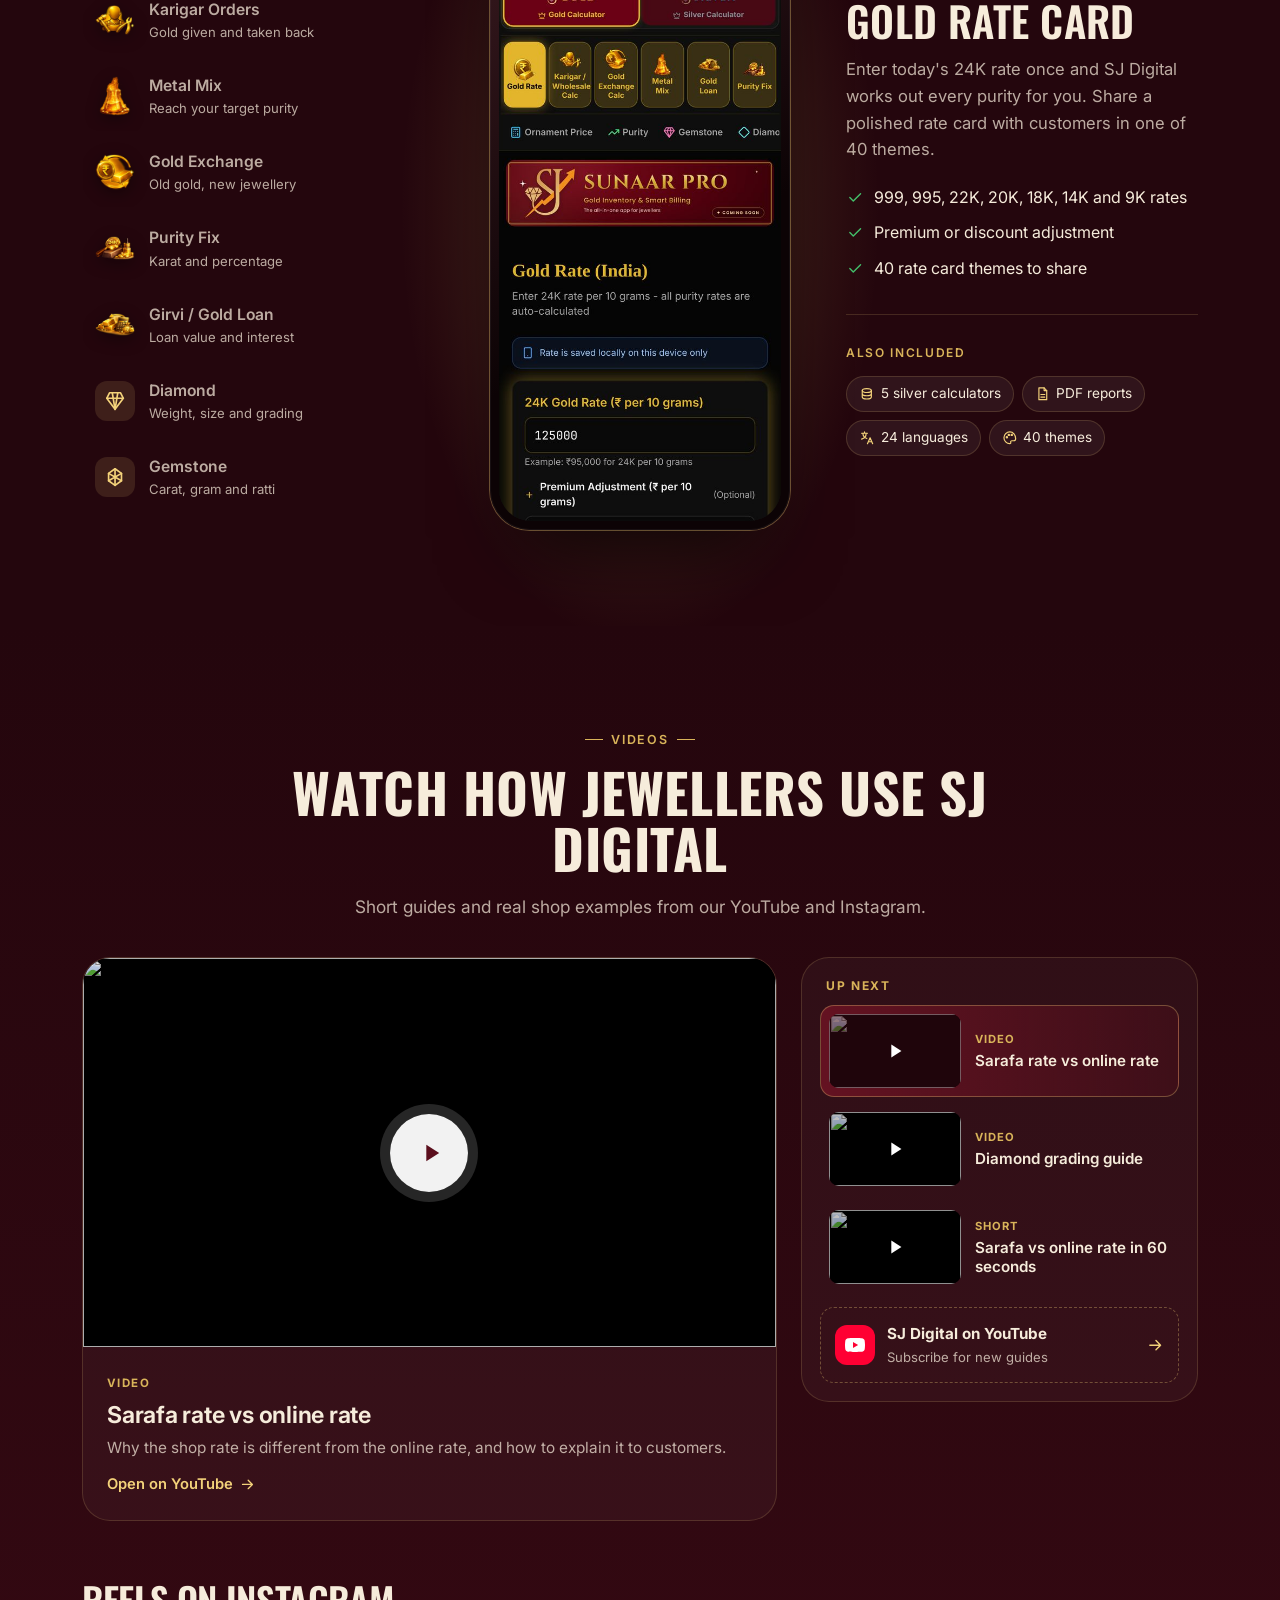
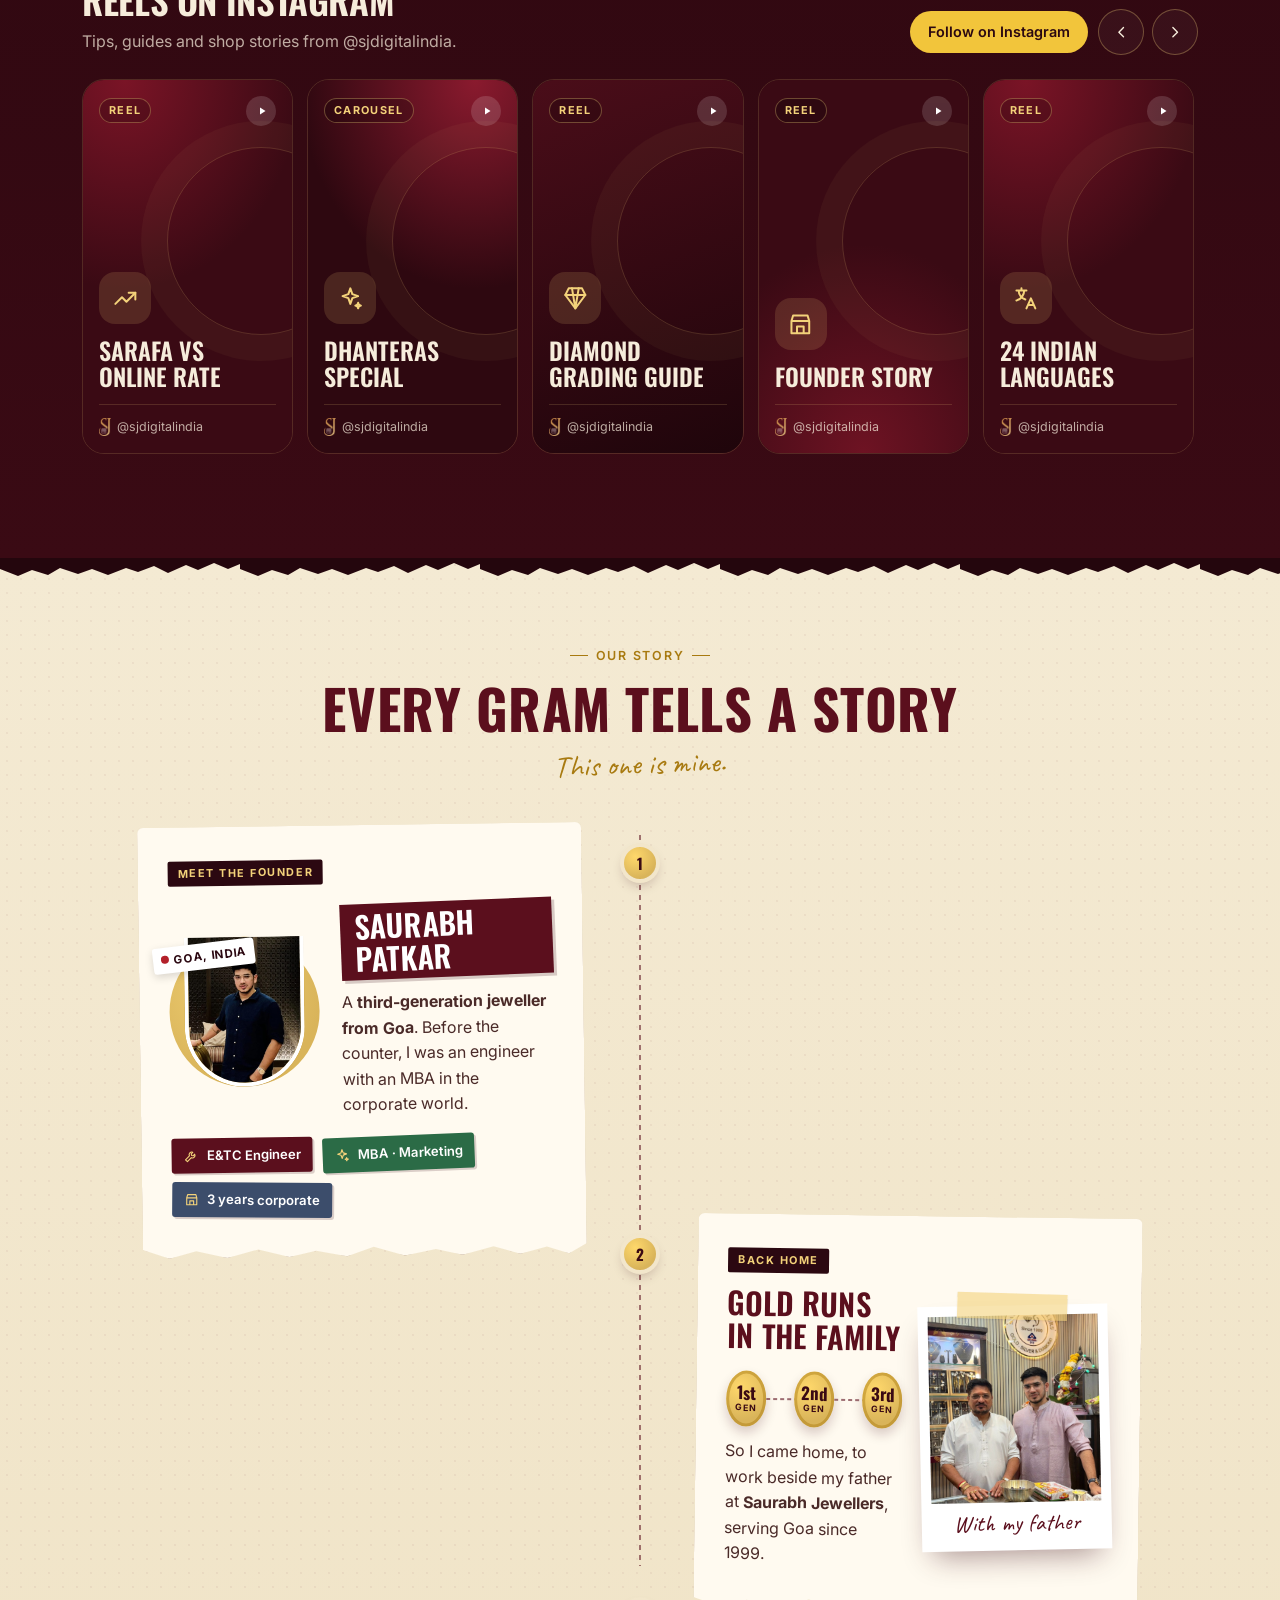
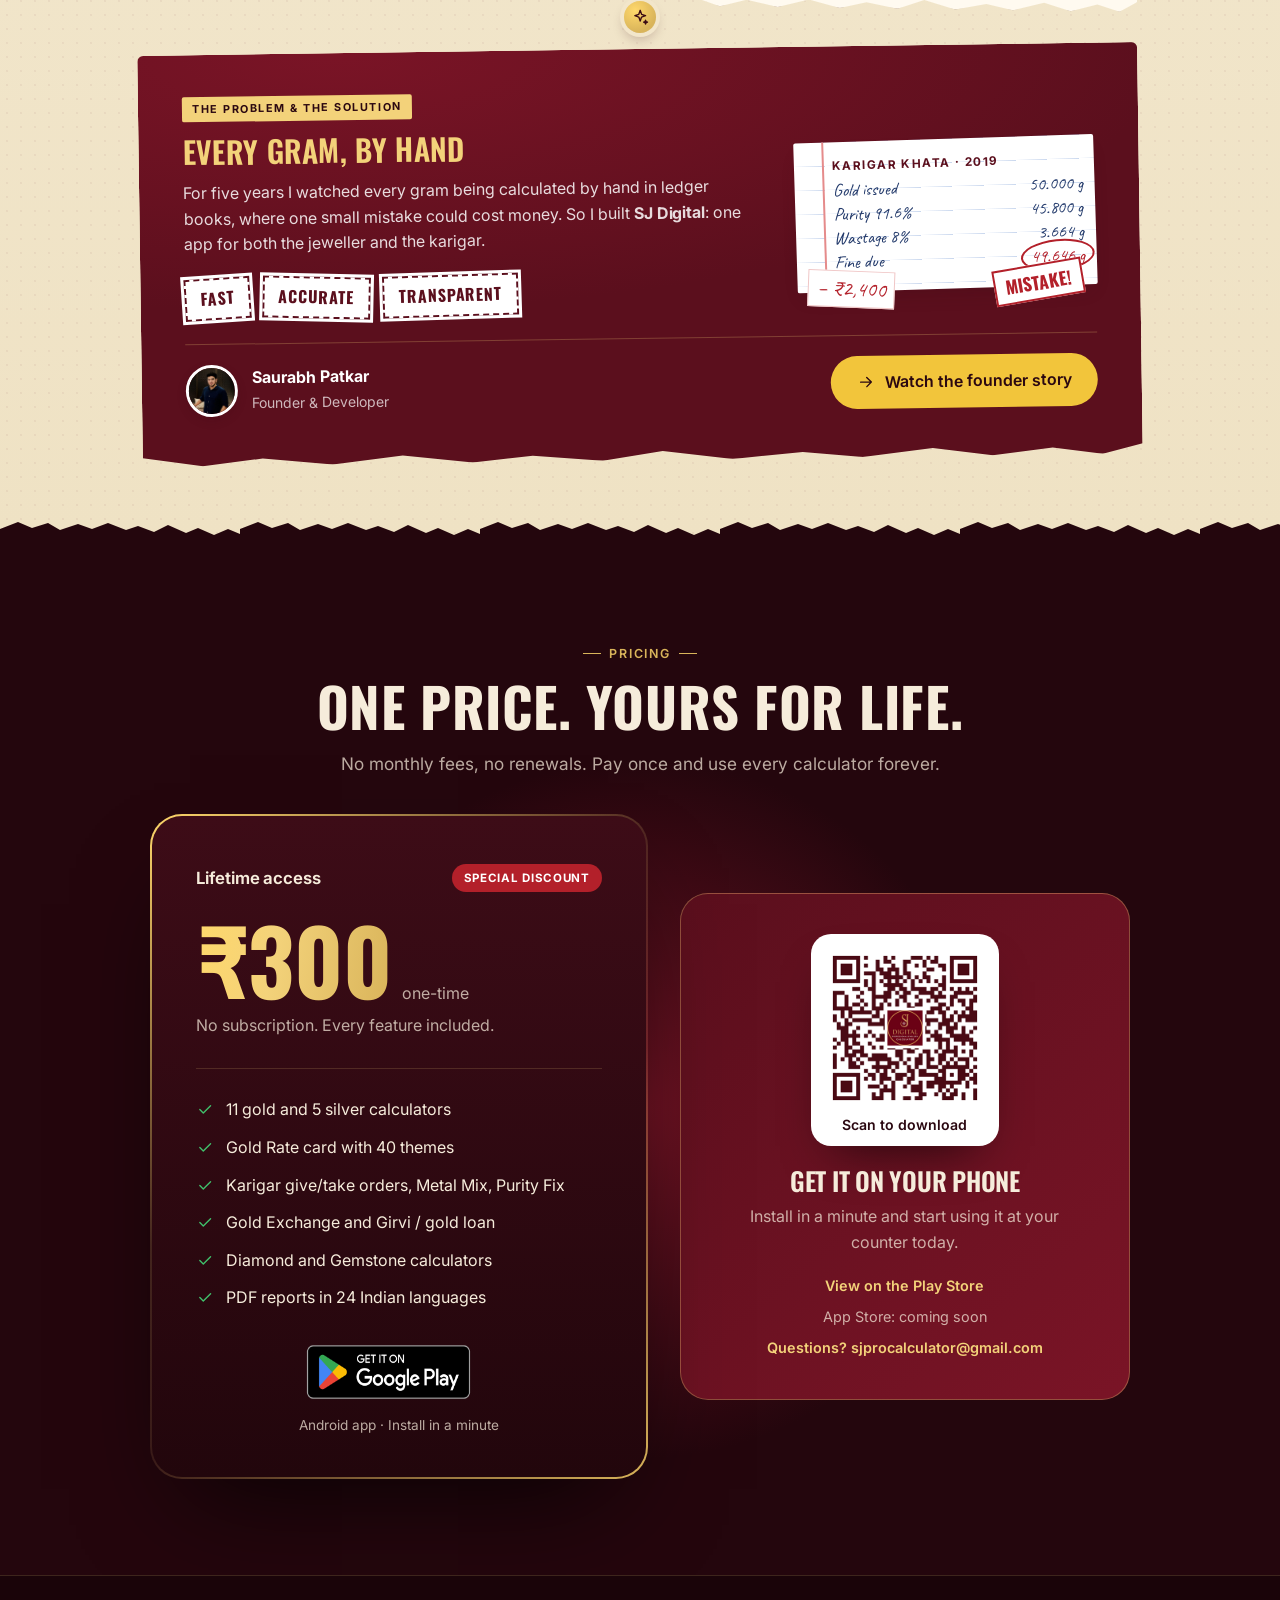
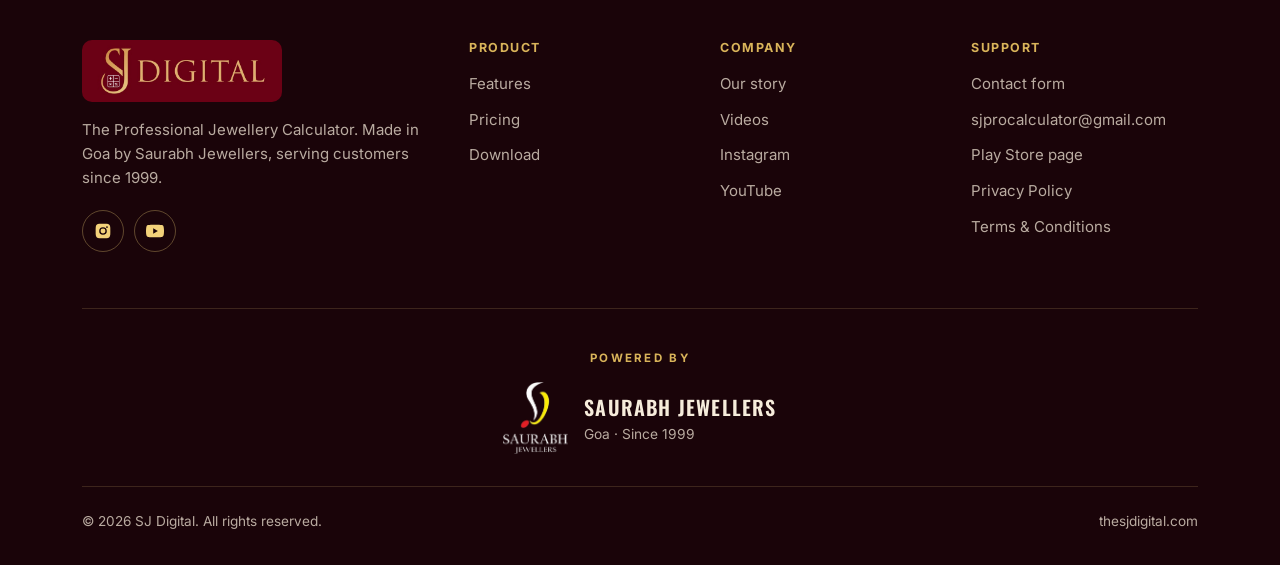
==== commit cdc97ea1: "Add scrolling highlights ticker and Reach us side-tab contact form Co-Authored-By: Claude Opus 5.5 <" ====
--- a/index.html
+++ b/index.html
@@ -99,6 +99,7 @@
       --r-sm: 12px; --r-md: 18px; --r-lg: 28px;
       --wrap: 1180px;
       --bar-h: 68px;
+      --tk-h: 36px;
     }
 
     html { scroll-behavior: smooth; -webkit-text-size-adjust: 100%; }
@@ -122,7 +123,7 @@
     h3, h4 { font-family: var(--font-body); font-weight: 650; letter-spacing: -.01em; line-height: 1.25; }
     .gold-text { background: linear-gradient(100deg, var(--gold-bright), var(--gold) 40%, var(--gold-muted)); -webkit-background-clip: text; background-clip: text; color: transparent; }
 
-    section { position: relative; scroll-margin-top: var(--bar-h); }
+    section { position: relative; scroll-margin-top: calc(var(--bar-h) + var(--tk-h)); }
     .pad { padding: 88px 0; }
     @media (min-width: 900px) { .pad { padding: 128px 0; } }
 
@@ -172,7 +173,7 @@
        NAV
     ============================================================ */
     .nav {
-      position: fixed; inset: 0 0 auto 0; z-index: 100; height: var(--bar-h);
+      position: fixed; inset: var(--tk-h) 0 auto 0; z-index: 100; height: var(--bar-h);
       transition: background .3s, border-color .3s, backdrop-filter .3s;
       border-bottom: 1px solid transparent;
     }
@@ -192,7 +193,7 @@
     /* ============================================================
        HERO
     ============================================================ */
-    .hero { padding: calc(var(--bar-h) + 40px) 0 72px; overflow: hidden; isolation: isolate; }
+    .hero { padding: calc(var(--bar-h) + var(--tk-h) + 40px) 0 72px; overflow: hidden; isolation: isolate; }
     .hero::before {
       content: ""; position: absolute; inset: 0; z-index: -2;
       background:
@@ -206,7 +207,7 @@
       background-size: 56px 56px;
       -webkit-mask-image: radial-gradient(70% 60% at 50% 30%, #000, transparent 75%); mask-image: radial-gradient(70% 60% at 50% 30%, #000, transparent 75%);
     }
-    @media (min-width: 960px) { .hero { padding: calc(var(--bar-h) + 72px) 0 112px; } }
+    @media (min-width: 960px) { .hero { padding: calc(var(--bar-h) + var(--tk-h) + 72px) 0 112px; } }
     .hero-grid { display: grid; gap: 56px; align-items: center; }
     .hero-grid > * { min-width: 0; }
     @media (max-width: 559px) { .hero-cta .btn, .dl-actions .btn { width: 100%; } .btn-lg { padding: 14px 20px; } }
@@ -757,6 +758,83 @@
       footer { padding-top: 48px; }
       .powered { margin-top: 36px; padding-top: 28px; }
     }
+
+    /* ============================================================
+       TICKER (top scrolling strip)
+    ============================================================ */
+    .ticker {
+      position: fixed; inset: 0 0 auto 0; z-index: 101; height: var(--tk-h); overflow: hidden;
+      background: linear-gradient(90deg, var(--gold-muted), var(--gold) 30%, var(--gold-bright) 50%, var(--gold) 70%, var(--gold-muted));
+      color: var(--ink); border-bottom: 1px solid rgba(58,10,20,.25);
+      -webkit-mask-image: linear-gradient(90deg, transparent, #000 4%, #000 96%, transparent);
+              mask-image: linear-gradient(90deg, transparent, #000 4%, #000 96%, transparent);
+    }
+    .tk-track { display: flex; width: max-content; height: 100%; animation: tickerMove 38s linear infinite; }
+    .ticker:hover .tk-track, .ticker:focus-within .tk-track { animation-play-state: paused; }
+    .tk-run { display: flex; align-items: center; flex-shrink: 0; }
+    .tk-item { display: inline-flex; align-items: center; gap: 8px; padding: 0 22px; font-size: .84rem; font-weight: 600; white-space: nowrap; position: relative; }
+    .tk-item::after { content: "✦"; position: absolute; right: -6px; font-size: .7rem; color: var(--maroon); opacity: .7; }
+    .tk-item b { font-weight: 800; color: var(--maroon); }
+    .tk-item .i { color: var(--maroon); }
+    .tk-link { color: var(--maroon); text-decoration: underline; text-underline-offset: 3px; }
+    .tk-link:hover { color: var(--ink); }
+    @keyframes tickerMove { from { transform: translateX(0); } to { transform: translateX(-50%); } }
+    @media (prefers-reduced-motion: reduce) { .tk-track { animation: none; } .ticker { overflow-x: auto; } }
+
+    /* ============================================================
+       CONTACT: side tab + drawer
+    ============================================================ */
+    .side-tab {
+      position: fixed; right: 0; top: 50%; z-index: 90; transform: translateY(-50%);
+      writing-mode: vertical-rl; display: flex; align-items: center; gap: 8px;
+      padding: 18px 10px; border: 0; border-radius: 14px 0 0 14px; cursor: pointer;
+      background: linear-gradient(180deg, var(--gold-bright), var(--gold-muted)); color: var(--ink);
+      font-weight: 700; font-size: .9rem; letter-spacing: .08em; text-transform: uppercase;
+      box-shadow: -8px 10px 24px -8px rgba(0,0,0,.55); transition: padding .2s, background .2s;
+    }
+    .side-tab .i { transform: rotate(90deg); }
+    .side-tab:hover { padding-right: 14px; background: var(--gold-bright); }
+    @media (max-width: 559px) { .side-tab { padding: 14px 8px; font-size: .78rem; top: auto; bottom: 22%; transform: none; } }
+
+    .drawer-backdrop { position: fixed; inset: 0; z-index: 140; background: rgba(15,2,5,.6); -webkit-backdrop-filter: blur(4px); backdrop-filter: blur(4px); opacity: 0; visibility: hidden; transition: opacity .3s, visibility .3s; }
+    .drawer {
+      position: fixed; top: 0; right: 0; bottom: 0; z-index: 150; width: min(460px, 100%);
+      overflow-y: auto; overscroll-behavior: contain; padding: 26px 24px 32px;
+      background: var(--cream); color: var(--ink); box-shadow: -30px 0 60px -20px rgba(0,0,0,.6);
+      transform: translateX(105%); visibility: hidden; transition: transform .38s cubic-bezier(.2,.8,.2,1), visibility .38s;
+    }
+    body.drawer-open { overflow: hidden; }
+    body.drawer-open .drawer { transform: none; visibility: visible; }
+    body.drawer-open .drawer-backdrop { opacity: 1; visibility: visible; }
+    body.drawer-open .side-tab { opacity: 0; pointer-events: none; }
+    .drawer-head { display: flex; align-items: flex-start; justify-content: space-between; gap: 12px; }
+    .drawer .kicker { color: var(--gold-dark); }
+    .drawer h2 { font-size: 2.2rem; color: var(--maroon); margin-top: 8px; }
+    .drawer-close { width: 44px; height: 44px; flex-shrink: 0; border-radius: 50%; border: 1px solid var(--cream-4); background: #fff; color: var(--maroon); cursor: pointer; display: grid; place-items: center; font-size: 1.1rem; }
+    .drawer-close:hover { border-color: var(--maroon); }
+    .drawer-intro { margin-top: 10px; color: var(--ink-dim); }
+
+    .contact-form { display: grid; gap: 14px; margin-top: 22px; }
+    .field-row { display: grid; gap: 14px; }
+    @media (min-width: 420px) { .field-row { grid-template-columns: 1fr 1fr; } }
+    .field { display: grid; gap: 6px; }
+    .field span { font-size: .85rem; font-weight: 600; color: var(--maroon); }
+    .field em { color: var(--red); font-style: normal; }
+    .field input, .field select, .field textarea {
+      width: 100%; font: inherit; font-size: 1rem; color: var(--ink); background: #fff;
+      border: 1.5px solid var(--cream-4); border-radius: 12px; padding: 11px 14px; min-height: 48px;
+      transition: border-color .2s, box-shadow .2s;
+    }
+    .field textarea { resize: vertical; min-height: 100px; }
+    .field input::placeholder, .field textarea::placeholder { color: #a8928a; }
+    .field input:focus, .field select:focus, .field textarea:focus { outline: none; border-color: var(--maroon); box-shadow: 0 0 0 4px rgba(91,15,29,.12); }
+    .field .invalid, .field input.invalid, .field textarea.invalid { border-color: var(--red); }
+    .contact-form .btn { width: 100%; }
+    .form-error { color: var(--red); font-weight: 600; font-size: .92rem; }
+    .form-note { font-size: .82rem; color: var(--ink-dim); text-align: center; }
+    .form-note.sent { color: var(--green); font-weight: 600; }
+    .drawer-alt { display: grid; gap: 10px; margin-top: 22px; padding-top: 18px; border-top: 1px solid var(--cream-4); }
+    .drawer-alt a { display: inline-flex; align-items: center; gap: 10px; color: var(--maroon); font-weight: 600; font-size: .95rem; overflow-wrap: anywhere; }
 
     /* ============================================================
        POWERED BY
@@ -831,6 +909,9 @@
 <!-- ============================================================
      NAV
 ============================================================ -->
+<div class="ticker" role="region" aria-label="Highlights">
+  <div class="tk-track"><div class="tk-run"><span class="tk-item"><svg class="i" aria-hidden="true"><use href="#i-coin"/></svg><b>₹300</b> lifetime access</span><span class="tk-item"><svg class="i" aria-hidden="true"><use href="#i-check"/></svg>No subscription</span><span class="tk-item"><svg class="i" aria-hidden="true"><use href="#i-rate"/></svg>16 gold &amp; silver calculators</span><span class="tk-item"><svg class="i" aria-hidden="true"><use href="#i-palette"/></svg>Gold rate card with 40 themes</span><span class="tk-item"><svg class="i" aria-hidden="true"><use href="#i-lang"/></svg>24 Indian languages</span><span class="tk-item"><svg class="i" aria-hidden="true"><use href="#i-store"/></svg>Made in Goa since 1999</span><a class="tk-item tk-link" href="https://play.google.com/store/apps/details?id=co.median.android.bnlqjyd" target="_blank" rel="noopener">Download now on Google Play →</a></div><div class="tk-run" aria-hidden="true"><span class="tk-item"><svg class="i" aria-hidden="true"><use href="#i-coin"/></svg><b>₹300</b> lifetime access</span><span class="tk-item"><svg class="i" aria-hidden="true"><use href="#i-check"/></svg>No subscription</span><span class="tk-item"><svg class="i" aria-hidden="true"><use href="#i-rate"/></svg>16 gold &amp; silver calculators</span><span class="tk-item"><svg class="i" aria-hidden="true"><use href="#i-palette"/></svg>Gold rate card with 40 themes</span><span class="tk-item"><svg class="i" aria-hidden="true"><use href="#i-lang"/></svg>24 Indian languages</span><span class="tk-item"><svg class="i" aria-hidden="true"><use href="#i-store"/></svg>Made in Goa since 1999</span><a class="tk-item tk-link" href="https://play.google.com/store/apps/details?id=co.median.android.bnlqjyd" target="_blank" rel="noopener" tabindex="-1">Download now on Google Play →</a></div></div>
+</div>
 <header class="nav" id="nav">
   <div class="wrap nav-row">
     <a class="brand" href="#top" aria-label="SJ Digital – back to top">
@@ -843,6 +924,7 @@
         <li><a href="#videos">Videos</a></li>
         <li><a href="#story">Our story</a></li>
         <li><a href="#pricing">Pricing</a></li>
+        <li><a href="#contact">Contact</a></li>
       </ul>
     </nav>
     <a class="gp-badge gp-nav" href="https://play.google.com/store/apps/details?id=co.median.android.bnlqjyd" target="_blank" rel="noopener"><img src="assets/google-play-badge.png" alt="Get it on Google Play" width="646" height="250" /></a>
@@ -1141,6 +1223,65 @@
 </main>
 
 <!-- ============================================================
+     CONTACT: side tab + slide-out drawer
+============================================================ -->
+<button class="side-tab" id="side-tab" type="button" aria-controls="contact" aria-expanded="false">
+  <svg class="i" aria-hidden="true"><use href="#i-mail"/></svg><span>Reach us</span>
+</button>
+<div class="drawer-backdrop" id="drawer-backdrop"></div>
+<aside class="drawer" id="contact" role="dialog" aria-modal="true" aria-labelledby="contact-title" aria-hidden="true">
+  <div class="drawer-head">
+    <div>
+      <span class="kicker">Contact</span>
+      <h2 id="contact-title">Reach us</h2>
+    </div>
+    <button class="drawer-close" id="drawer-close" type="button" aria-label="Close contact form"><svg class="i" aria-hidden="true"><use href="#i-x"/></svg></button>
+  </div>
+  <p class="drawer-intro">Questions about the app, your purchase, or a feature you'd like? Send us a message and we'll get back to you.</p>
+
+  <form class="contact-form" id="contact-form" novalidate>
+    <label class="field">
+      <span>Your name <em>*</em></span>
+      <input type="text" name="name" autocomplete="name" required placeholder="e.g. Ramesh Patil" />
+    </label>
+    <div class="field-row">
+      <label class="field">
+        <span>Phone / WhatsApp</span>
+        <input type="tel" name="phone" autocomplete="tel" inputmode="tel" placeholder="+91 98xxx xxxxx" />
+      </label>
+      <label class="field">
+        <span>Shop &amp; city</span>
+        <input type="text" name="shop" autocomplete="organization" placeholder="Patil Jewellers, Pune" />
+      </label>
+    </div>
+    <label class="field">
+      <span>Topic</span>
+      <select name="topic">
+        <option>Question about the app</option>
+        <option>Purchase or payment</option>
+        <option>Feature request</option>
+        <option>Something else</option>
+      </select>
+    </label>
+    <label class="field">
+      <span>Message <em>*</em></span>
+      <textarea name="message" rows="4" required placeholder="How can we help?"></textarea>
+    </label>
+    <p class="form-error" id="form-error" role="alert" hidden></p>
+    <button class="btn btn-primary btn-lg" type="submit">
+      <svg class="i" aria-hidden="true"><use href="#i-mail"/></svg>Send message
+    </button>
+    <p class="form-note" id="form-note">Pressing send opens your email app with your message ready to go to sjprocalculator@gmail.com.</p>
+  </form>
+
+  <div class="drawer-alt">
+    <a href="mailto:sjprocalculator@gmail.com"><svg class="i" aria-hidden="true"><use href="#i-mail"/></svg>sjprocalculator@gmail.com</a>
+    <a href="https://www.instagram.com/sjdigitalindia/" target="_blank" rel="noopener"><svg class="i" aria-hidden="true"><use href="#i-arrow"/></svg>DM us on Instagram</a>
+  </div>
+</aside>
+
+
+<!-- ============================================================
      7. FOOTER
 ============================================================ -->
 <footer>
@@ -1174,6 +1315,7 @@
       <div class="foot-col">
         <h4>Support</h4>
         <ul>
+          <li><a href="#contact">Contact form</a></li>
           <li><a href="mailto:sjprocalculator@gmail.com">sjprocalculator@gmail.com</a></li>
           <li><a href="https://play.google.com/store/apps/details?id=co.median.android.bnlqjyd" target="_blank" rel="noopener">Play Store page</a></li>
           <li><a href="privacy.html">Privacy Policy</a></li>
@@ -1292,6 +1434,64 @@
     b.addEventListener('click', function () { if (reels) reels.scrollBy({ left: reels.clientWidth * 0.8 * Number(b.getAttribute('data-reels')), behavior: 'smooth' }); });
   });
 
+  /* Contact drawer (side tab) */
+  (function () {
+    var drawer = document.getElementById('contact'), tab = document.getElementById('side-tab');
+    var backdrop = document.getElementById('drawer-backdrop'), closeBtn = document.getElementById('drawer-close');
+    if (!drawer || !tab) return;
+    var lastFocus = null;
+    function open(e) {
+      if (e) e.preventDefault();
+      lastFocus = document.activeElement;
+      document.body.classList.add('drawer-open');
+      drawer.setAttribute('aria-hidden', 'false'); tab.setAttribute('aria-expanded', 'true');
+      setTimeout(function () { var first = drawer.querySelector('input'); if (first) first.focus({ preventScroll: true }); }, 350);
+    }
+    function close() {
+      document.body.classList.remove('drawer-open');
+      drawer.setAttribute('aria-hidden', 'true'); tab.setAttribute('aria-expanded', 'false');
+      if (lastFocus && lastFocus.focus) lastFocus.focus({ preventScroll: true });
+    }
+    tab.addEventListener('click', open);
+    closeBtn.addEventListener('click', close);
+    backdrop.addEventListener('click', close);
+    document.addEventListener('keydown', function (e) {
+      if (!document.body.classList.contains('drawer-open')) return;
+      if (e.key === 'Escape') close();
+      if (e.key === 'Tab') { /* keep focus inside the drawer */
+        var f = drawer.querySelectorAll('button, a[href], input, select, textarea'); var first = f[0], last = f[f.length - 1];
+        if (e.shiftKey && document.activeElement === first) { e.preventDefault(); last.focus(); }
+        else if (!e.shiftKey && document.activeElement === last) { e.preventDefault(); first.focus(); }
+      }
+    });
+    document.querySelectorAll('a[href="#contact"]').forEach(function (a) { a.addEventListener('click', open); });
+    if (location.hash === '#contact') open();
+  })();
+
+  /* Contact form: compose an email to SJ Digital */
+  (function () {
+    var form = document.getElementById('contact-form'); if (!form) return;
+    var err = document.getElementById('form-error'), note = document.getElementById('form-note');
+    form.addEventListener('submit', function (e) {
+      e.preventDefault();
+      var f = form.elements, missing = [];
+      ['name', 'message'].forEach(function (k) {
+        var bad = !f[k].value.trim(); f[k].classList.toggle('invalid', bad); if (bad) missing.push(k);
+      });
+      if (missing.length) { err.textContent = 'Please fill in your name and message.'; err.hidden = false; f[missing[0]].focus(); return; }
+      err.hidden = true;
+      var subject = 'SJ Digital website: ' + f.topic.value + ' (' + f.name.value.trim() + ')';
+      var body = 'Name: ' + f.name.value.trim() +
+        '\nPhone / WhatsApp: ' + (f.phone.value.trim() || '-') +
+        '\nShop & city: ' + (f.shop.value.trim() || '-') +
+        '\nTopic: ' + f.topic.value +
+        '\n\n' + f.message.value.trim() + '\n';
+      window.location.href = 'mailto:sjprocalculator@gmail.com?subject=' + encodeURIComponent(subject) + '&body=' + encodeURIComponent(body);
+      note.textContent = 'Your email app should open now with the message ready. If it doesn\'t, email us at sjprocalculator@gmail.com.';
+      note.classList.add('sent');
+    });
+  })();
+
   /* Reveal on scroll + active nav link */
   if ('IntersectionObserver' in window) {
     var rio = new IntersectionObserver(function (entries) {
